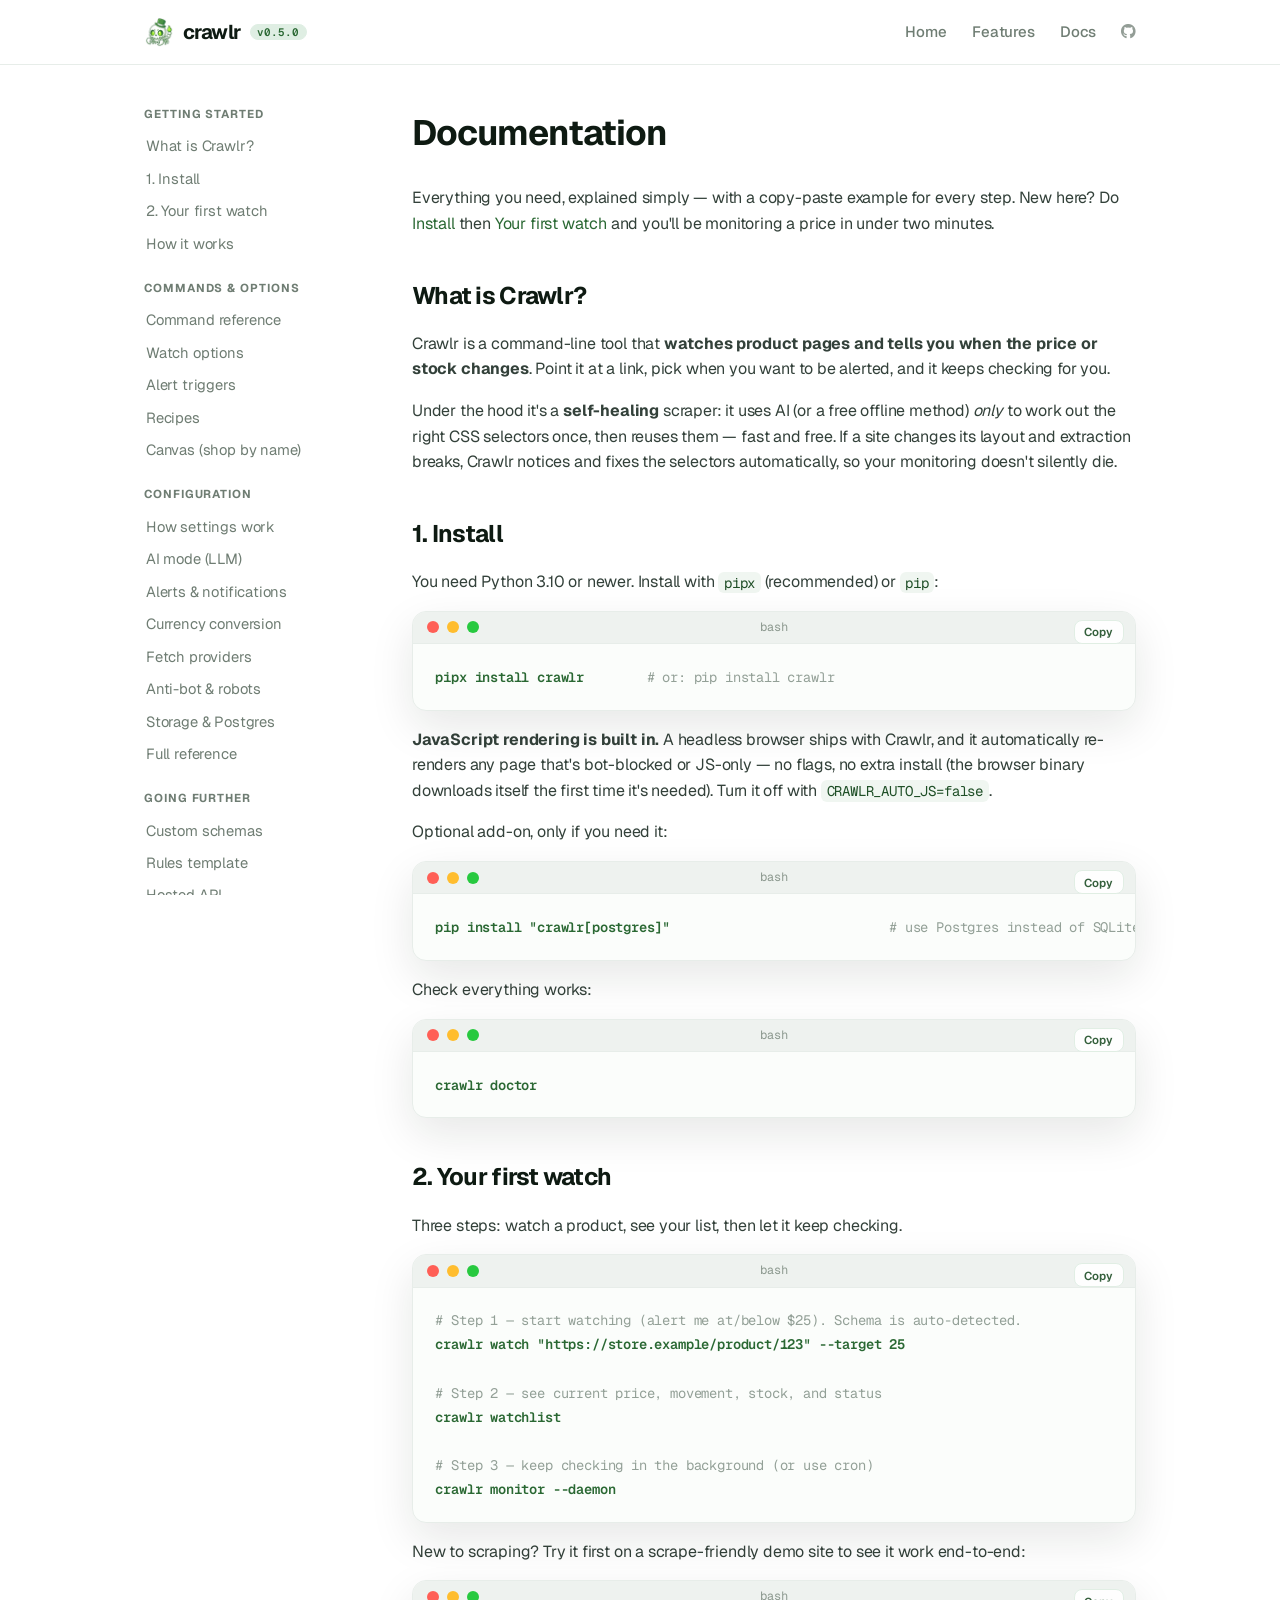
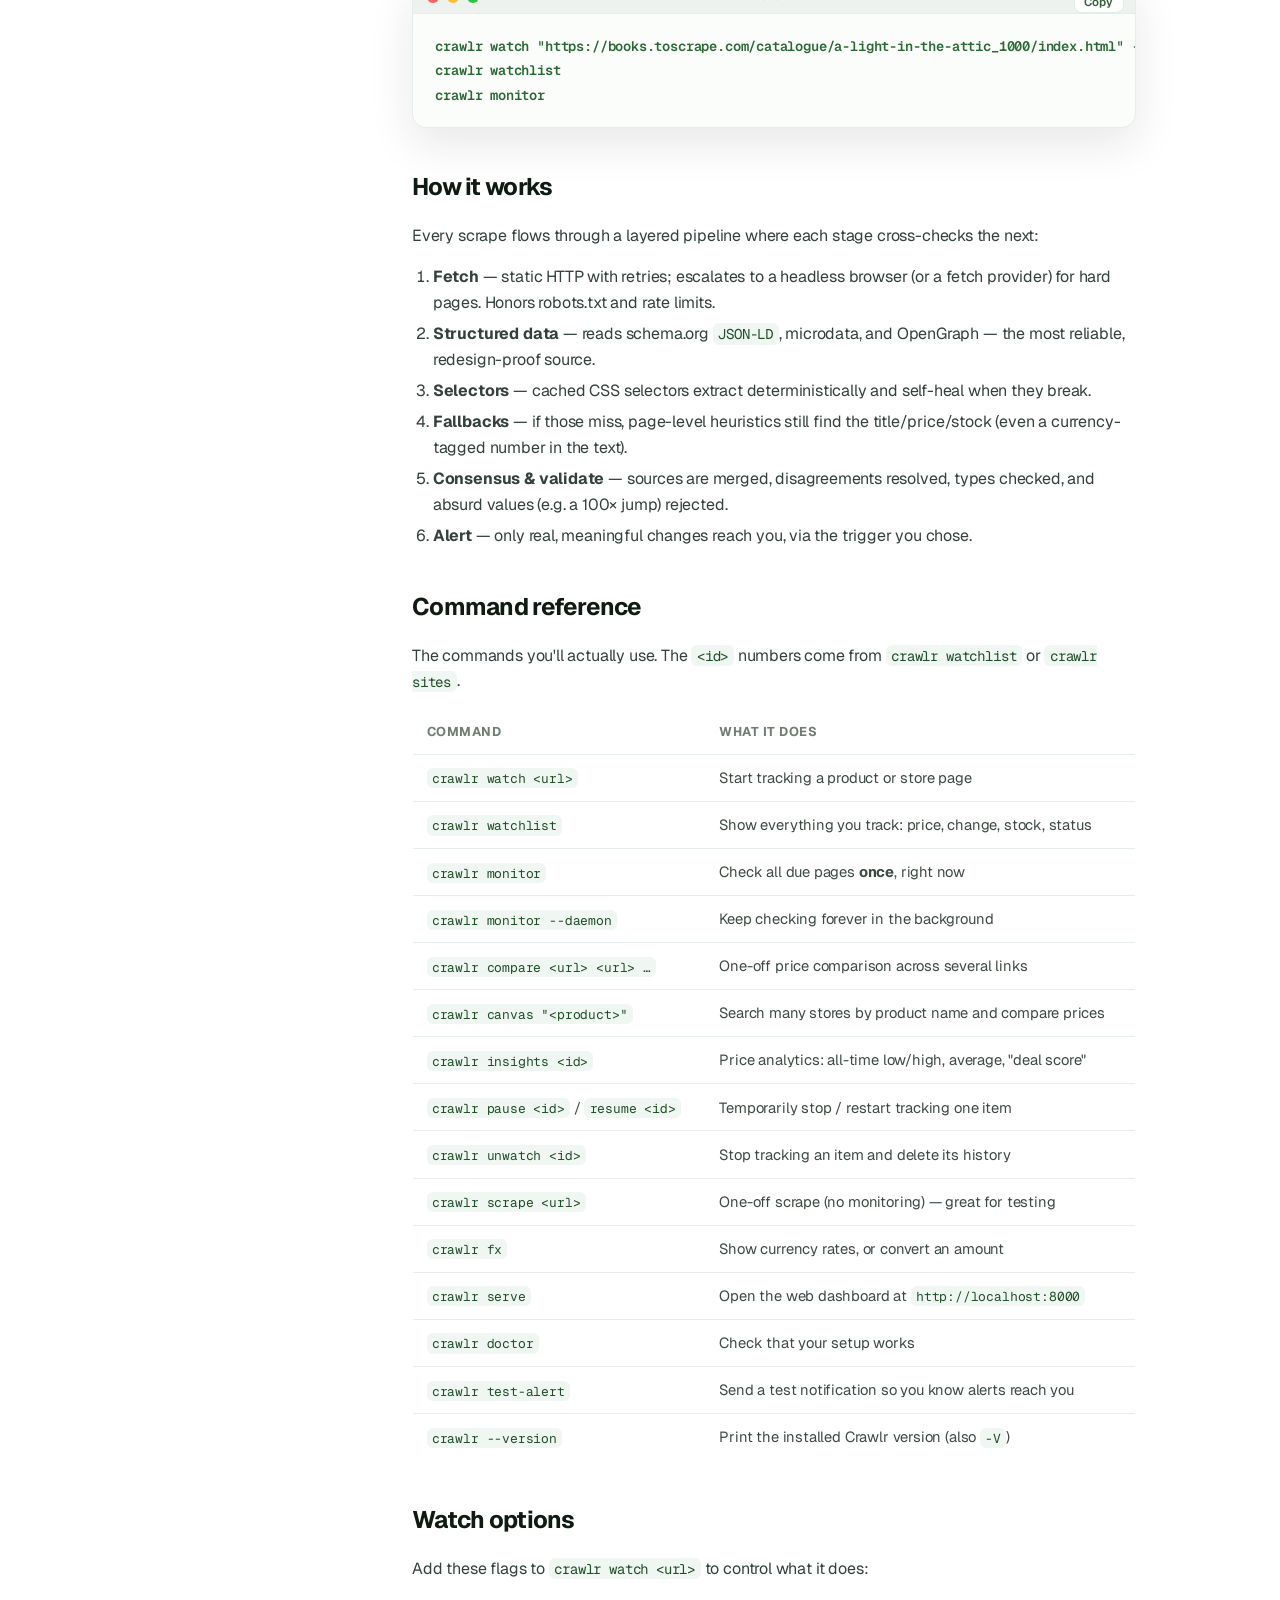
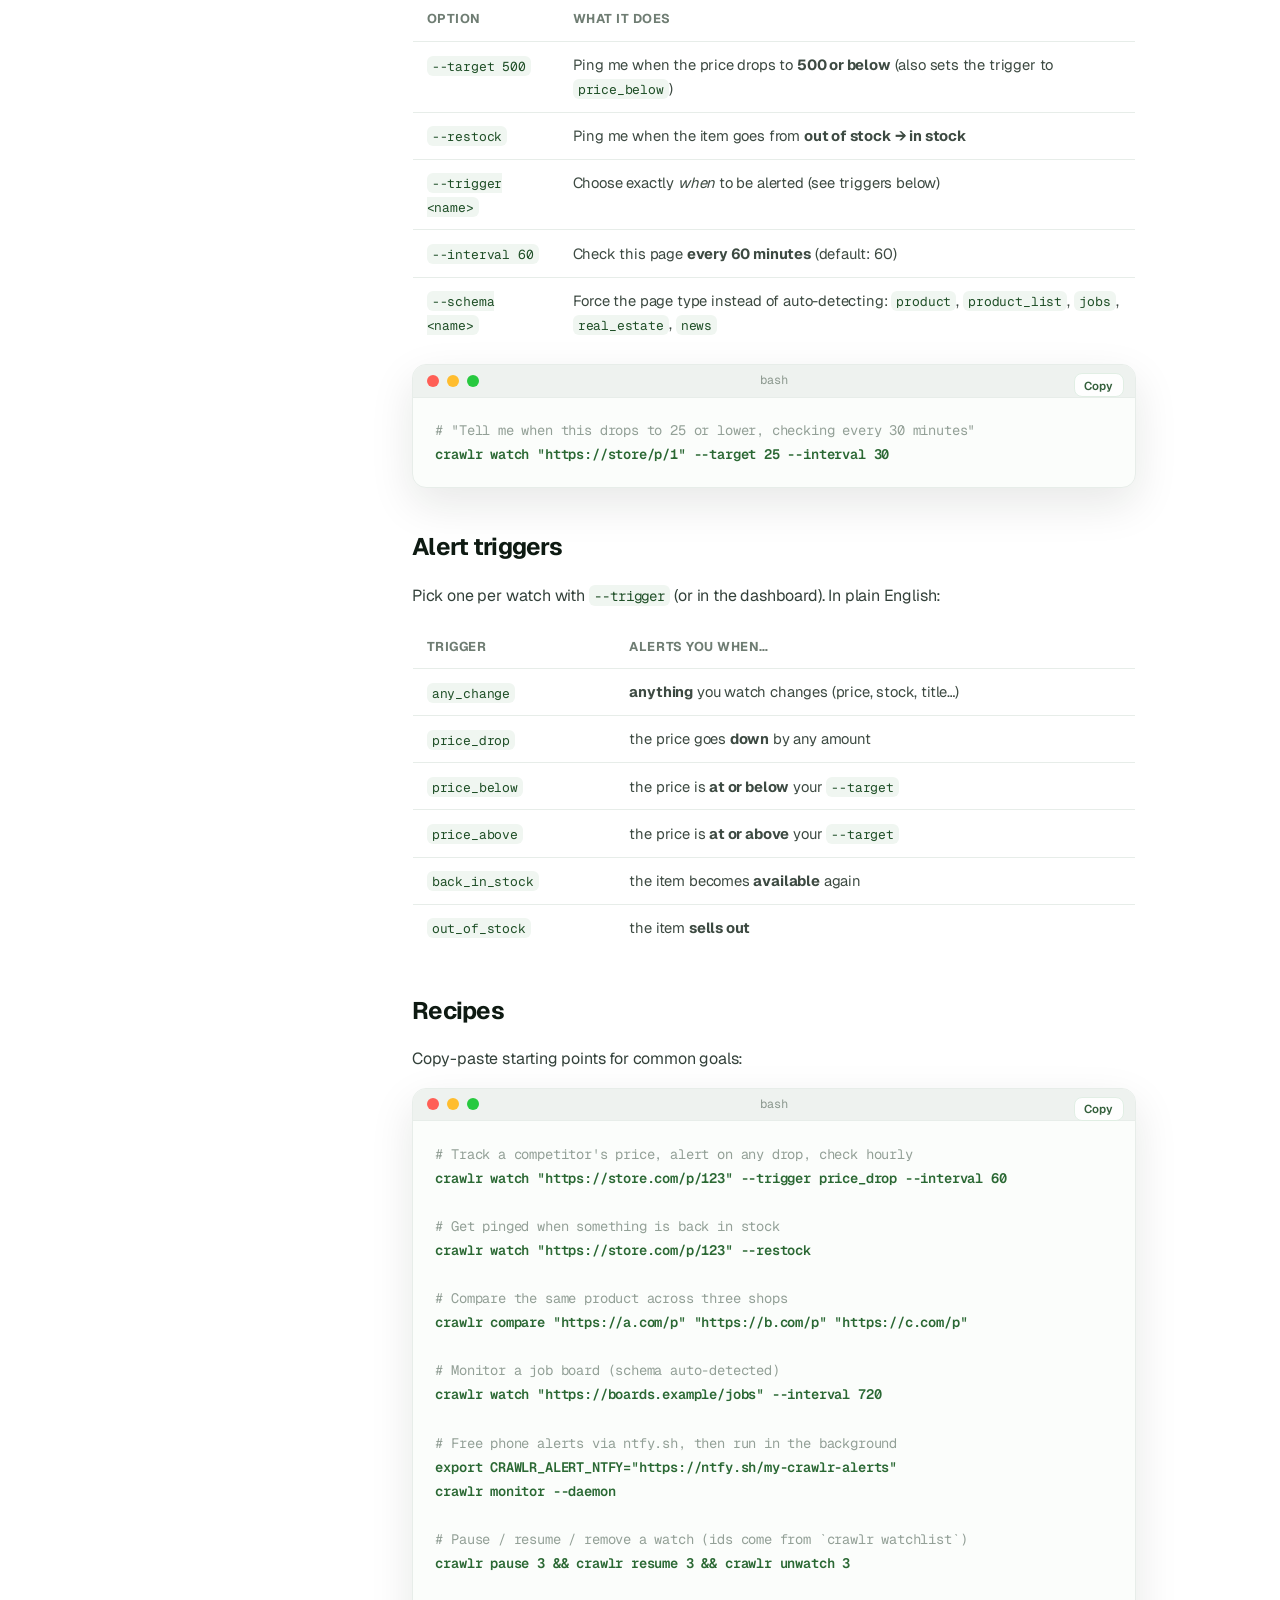
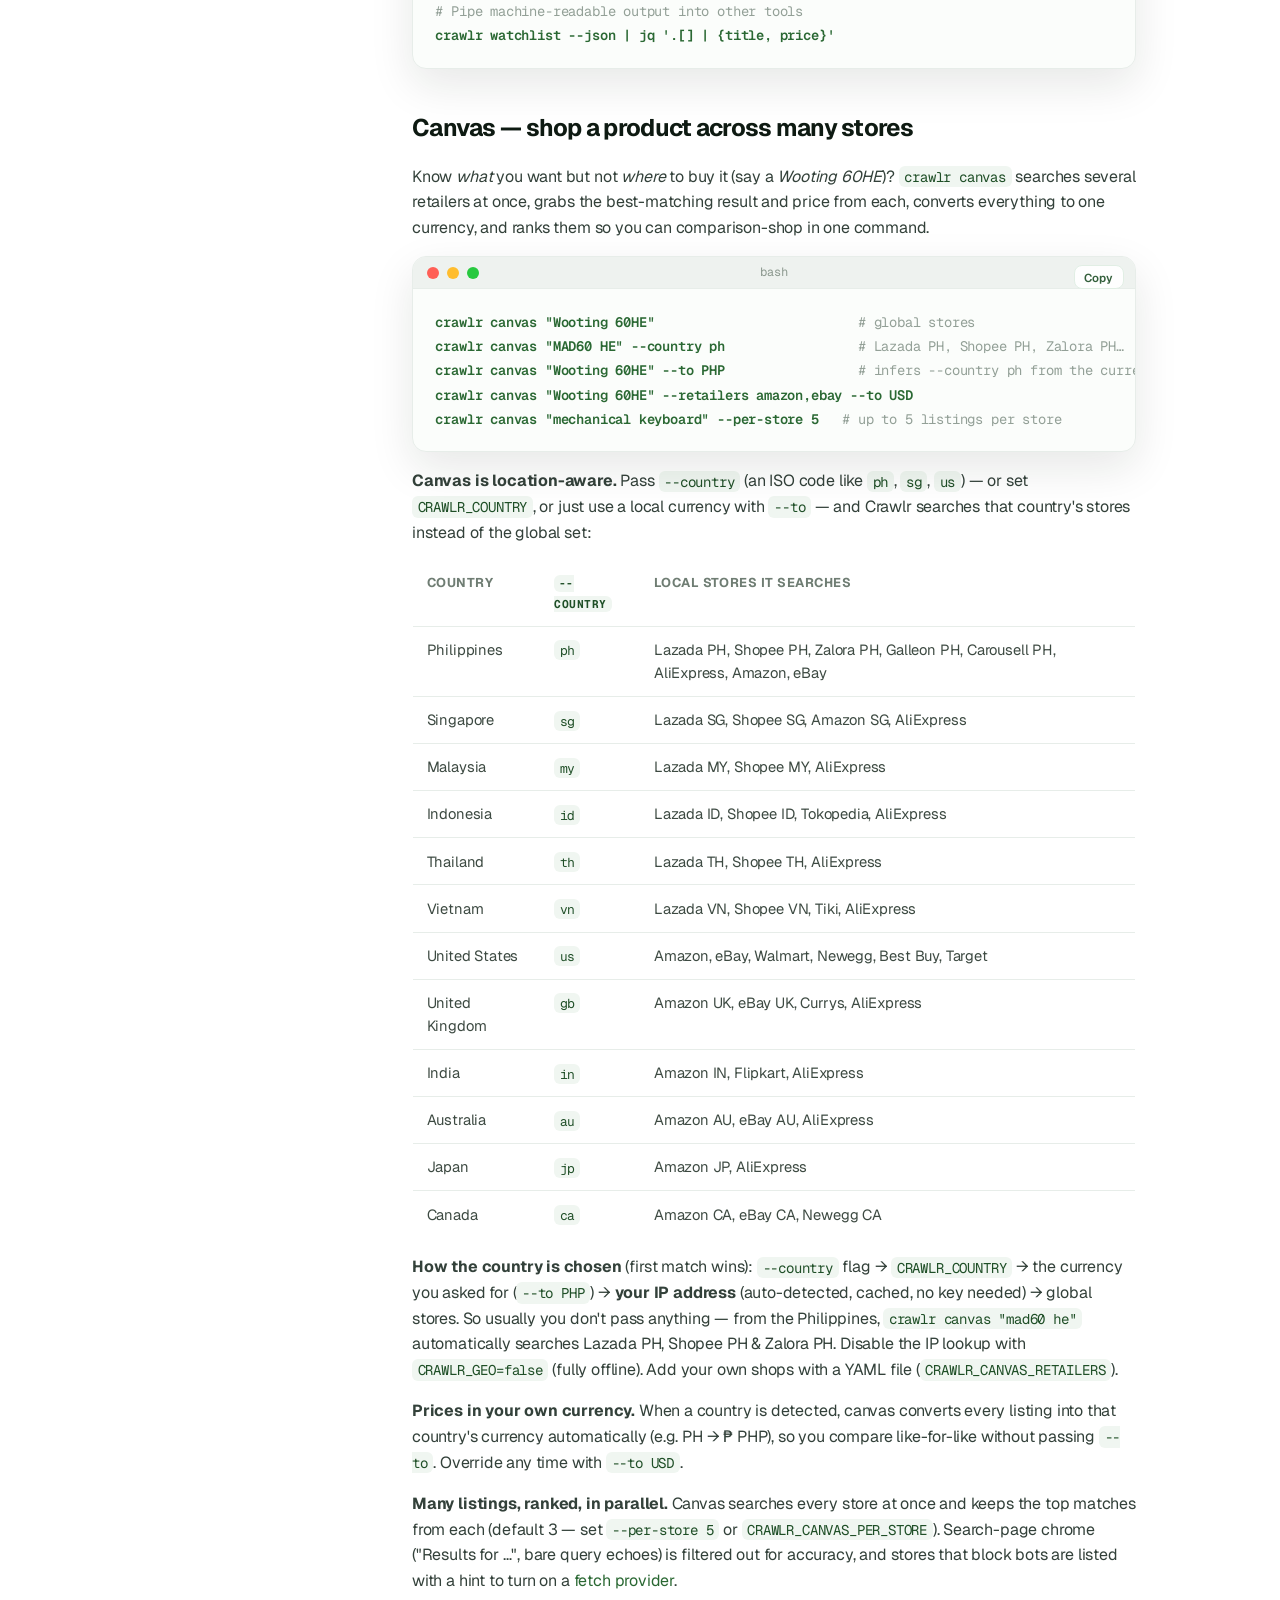
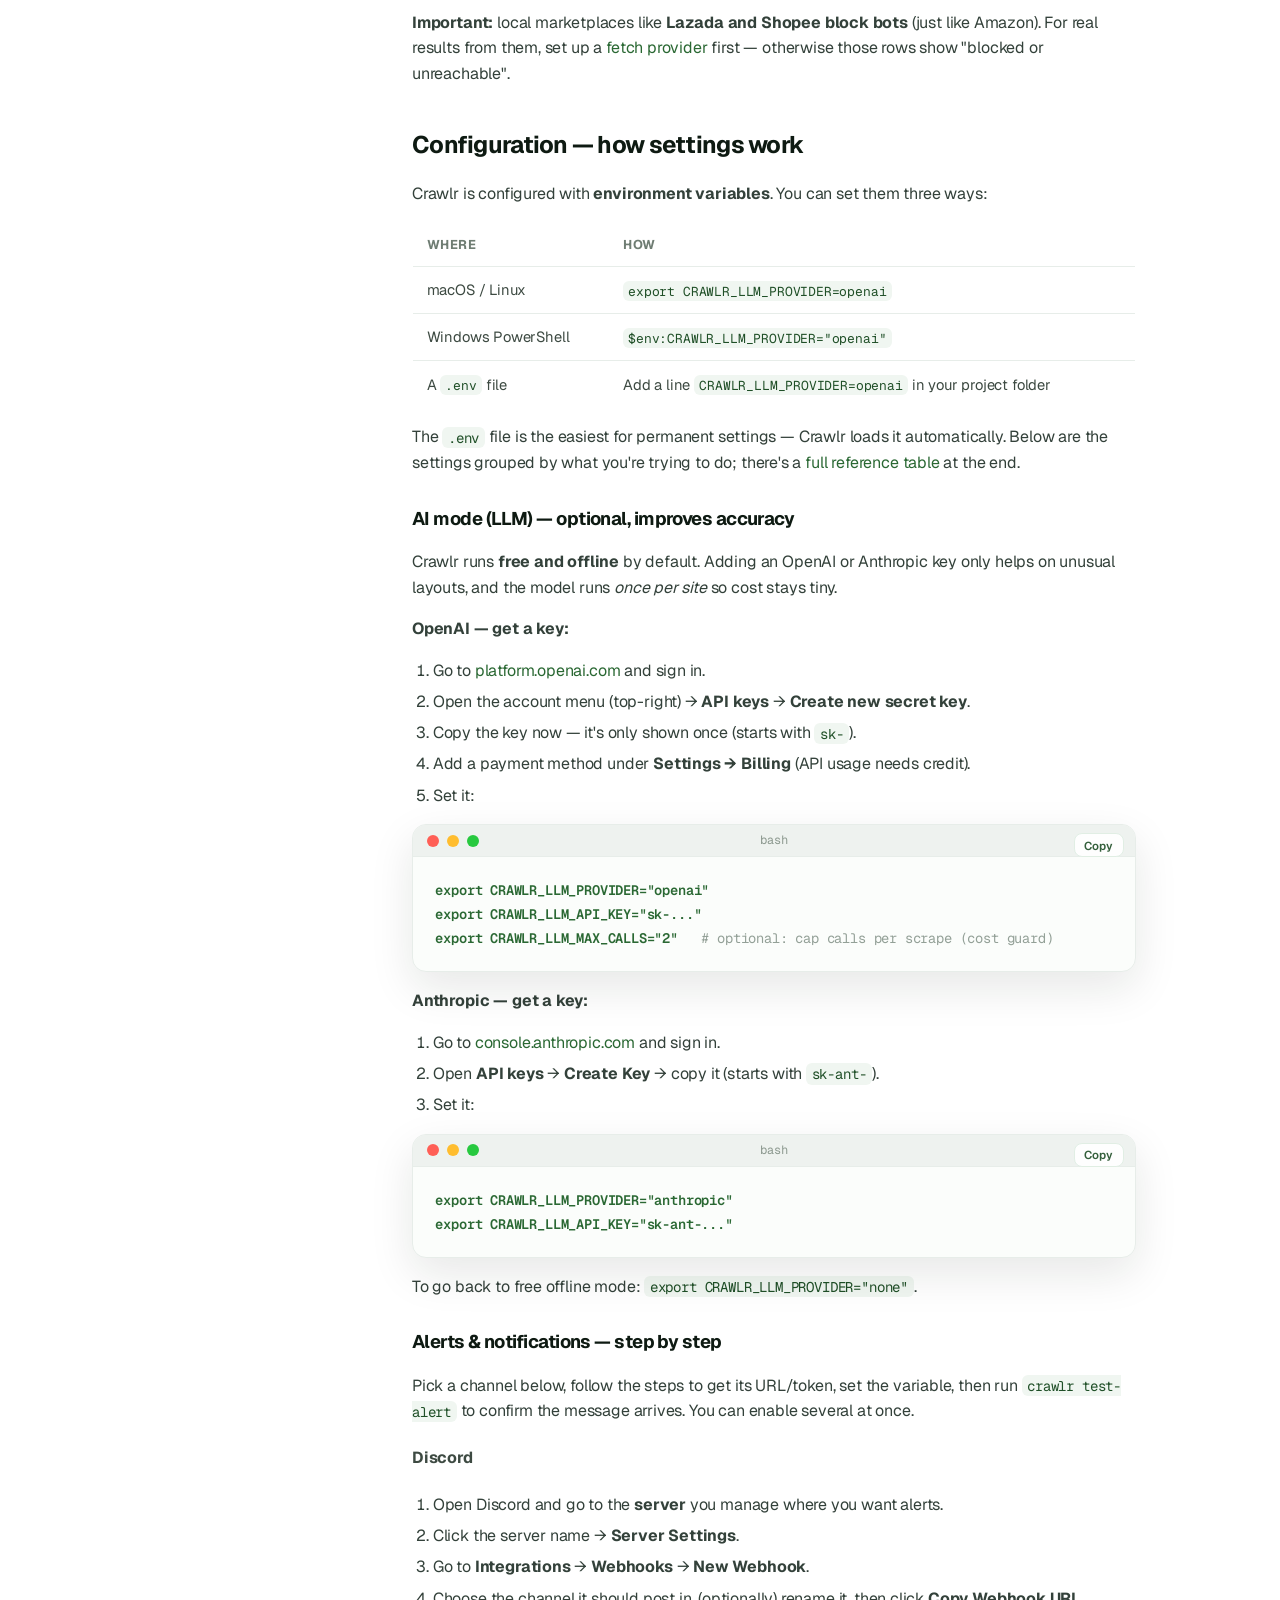
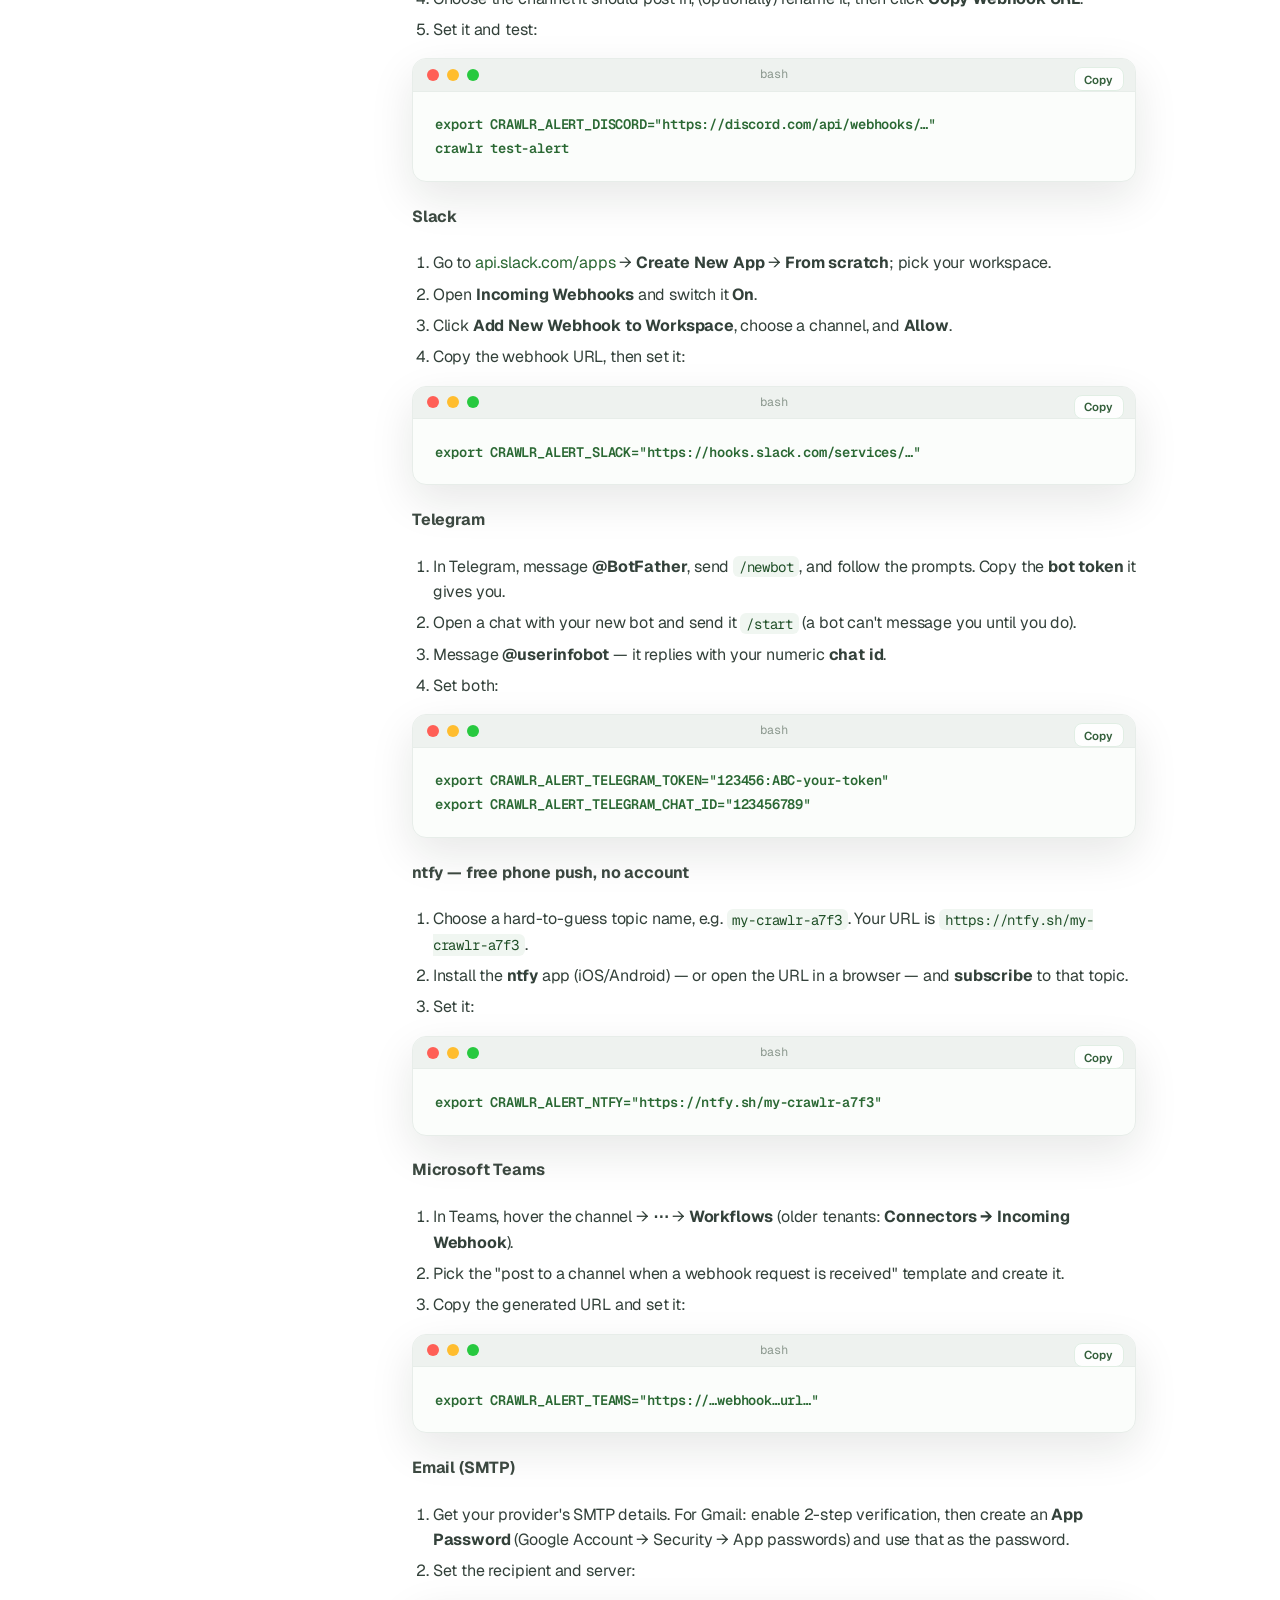
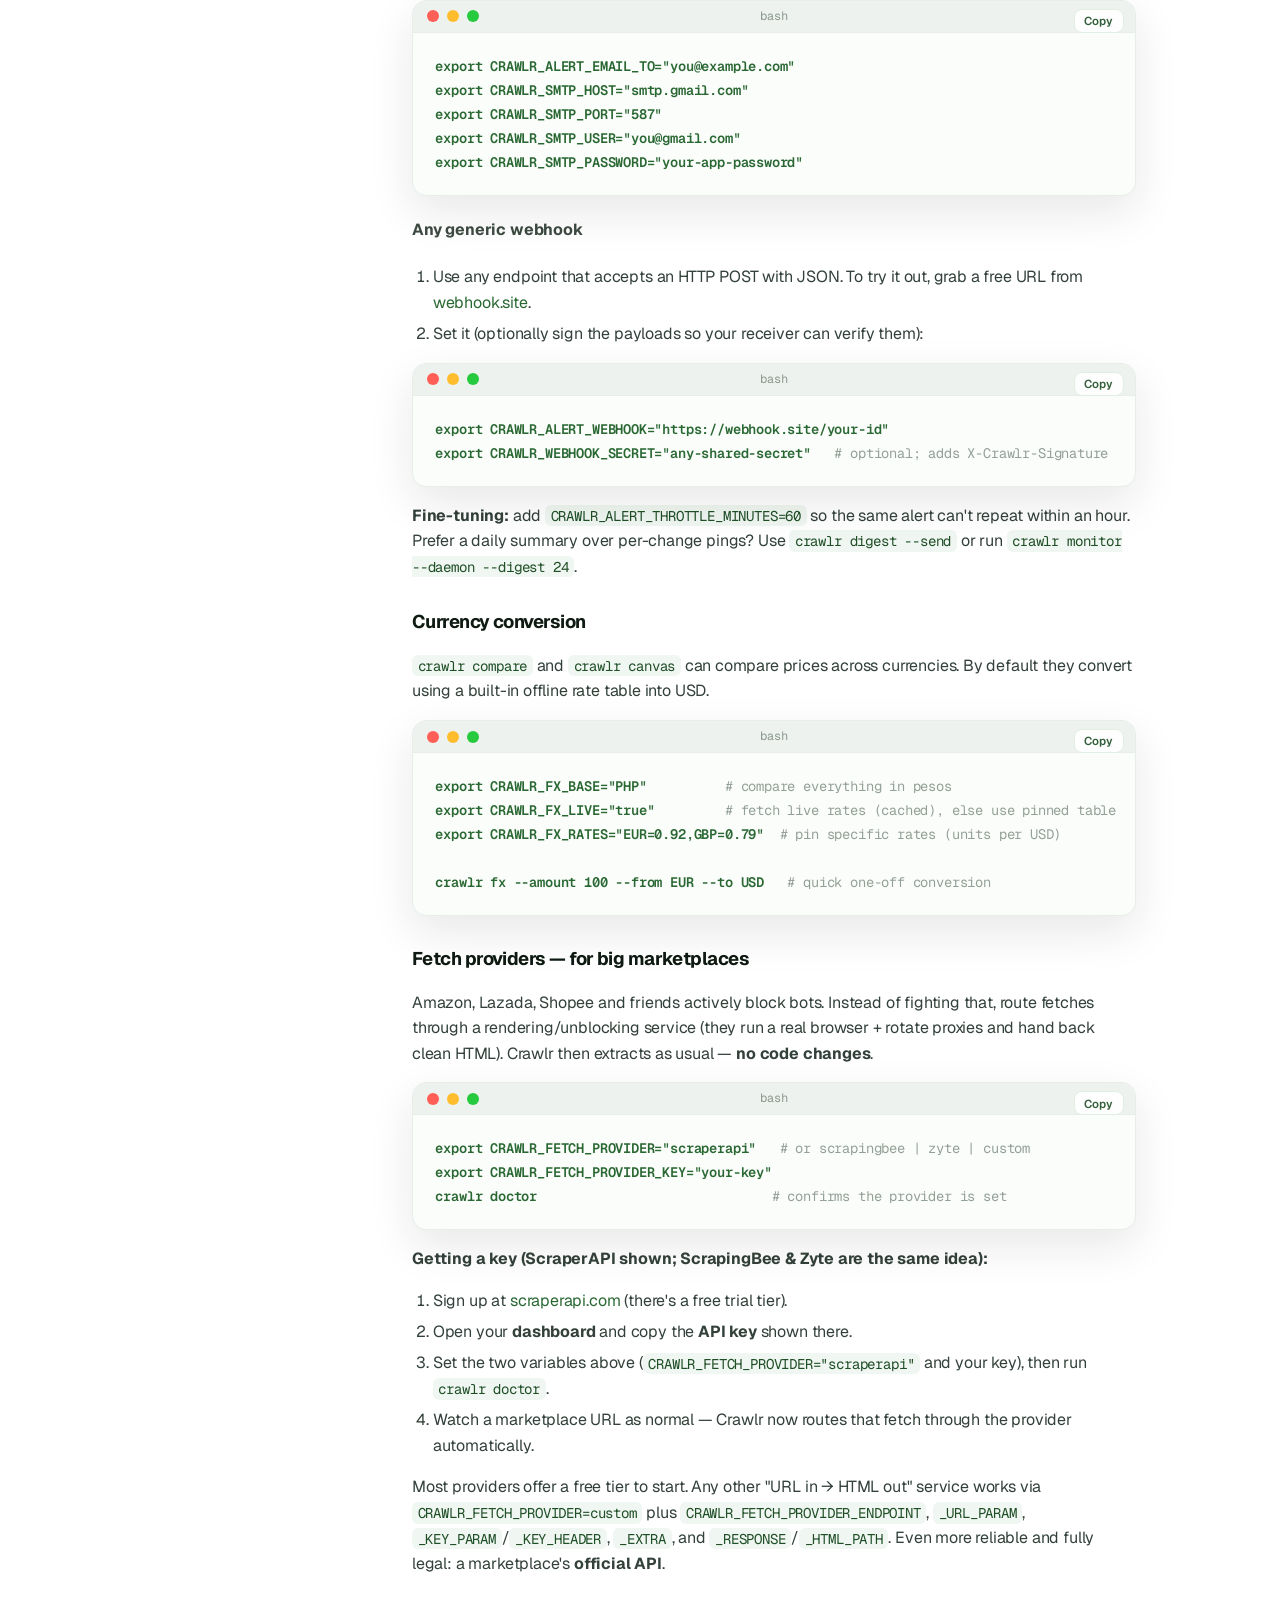
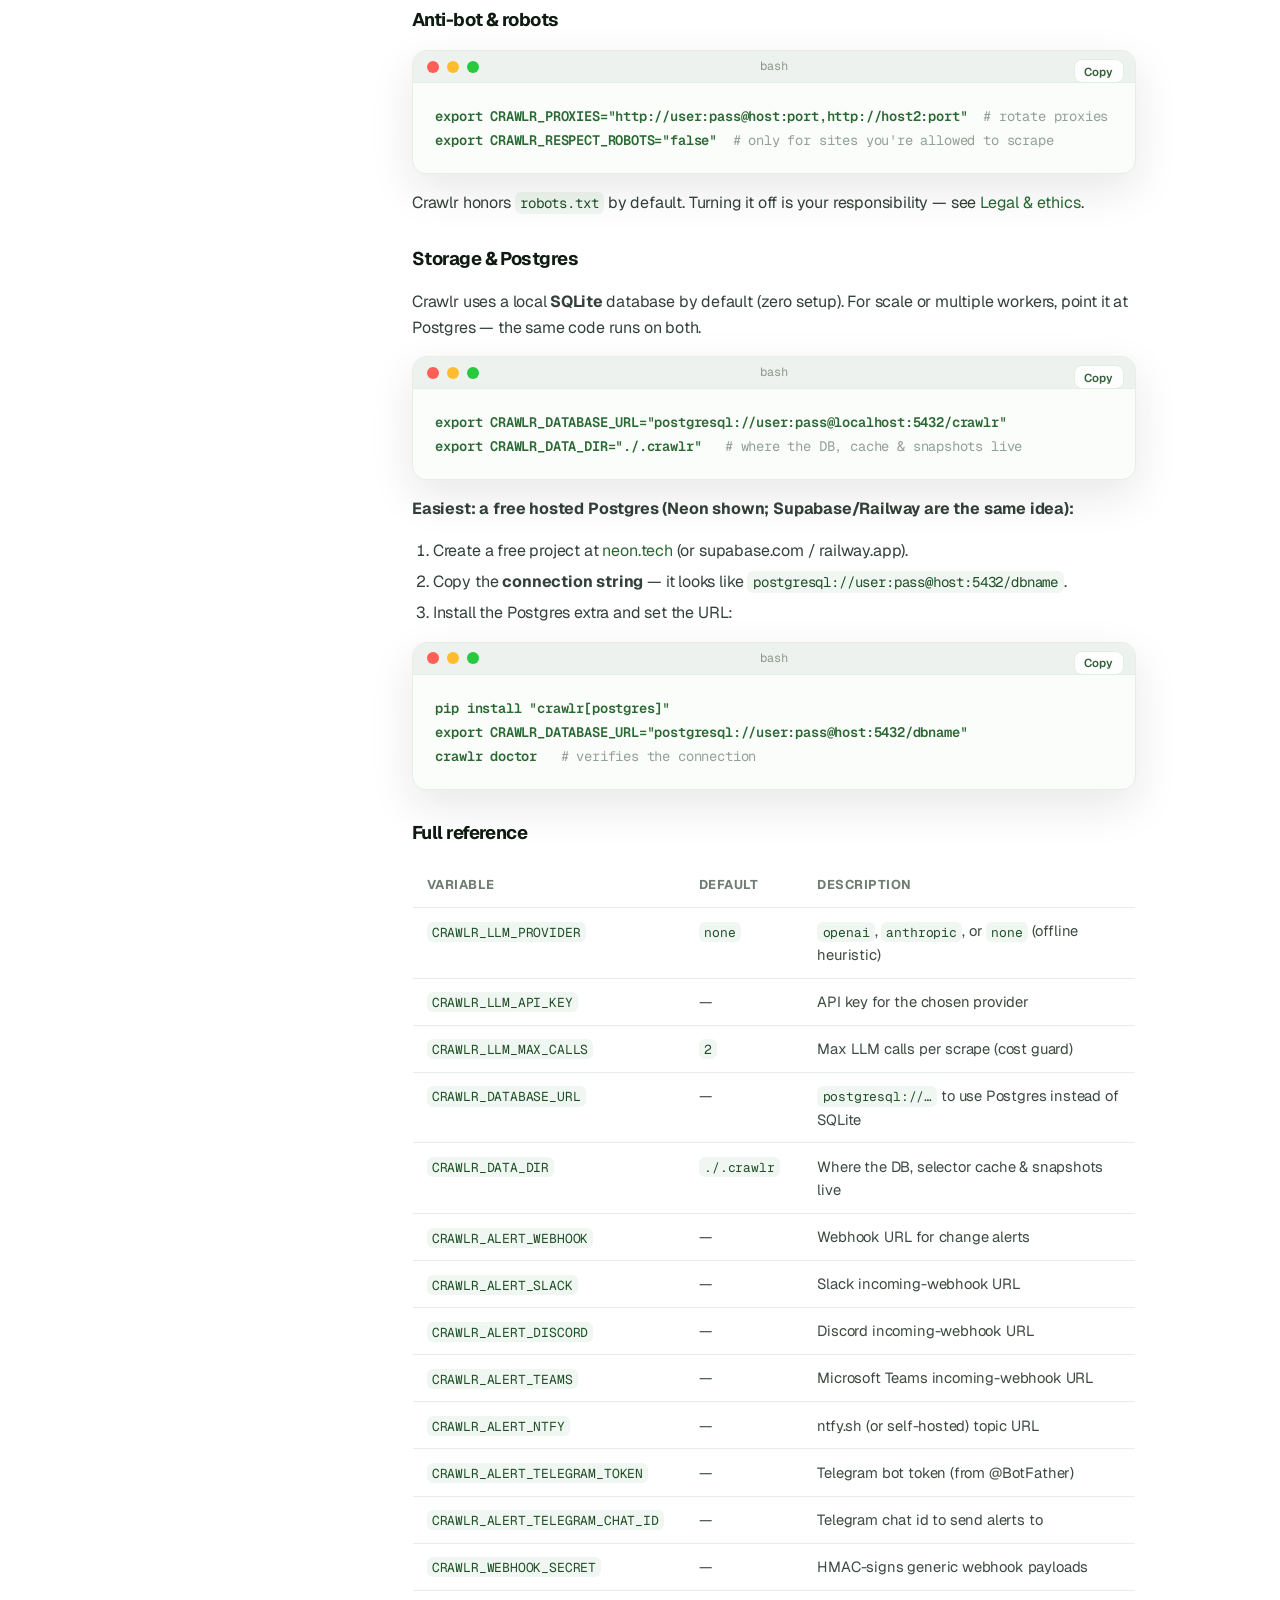
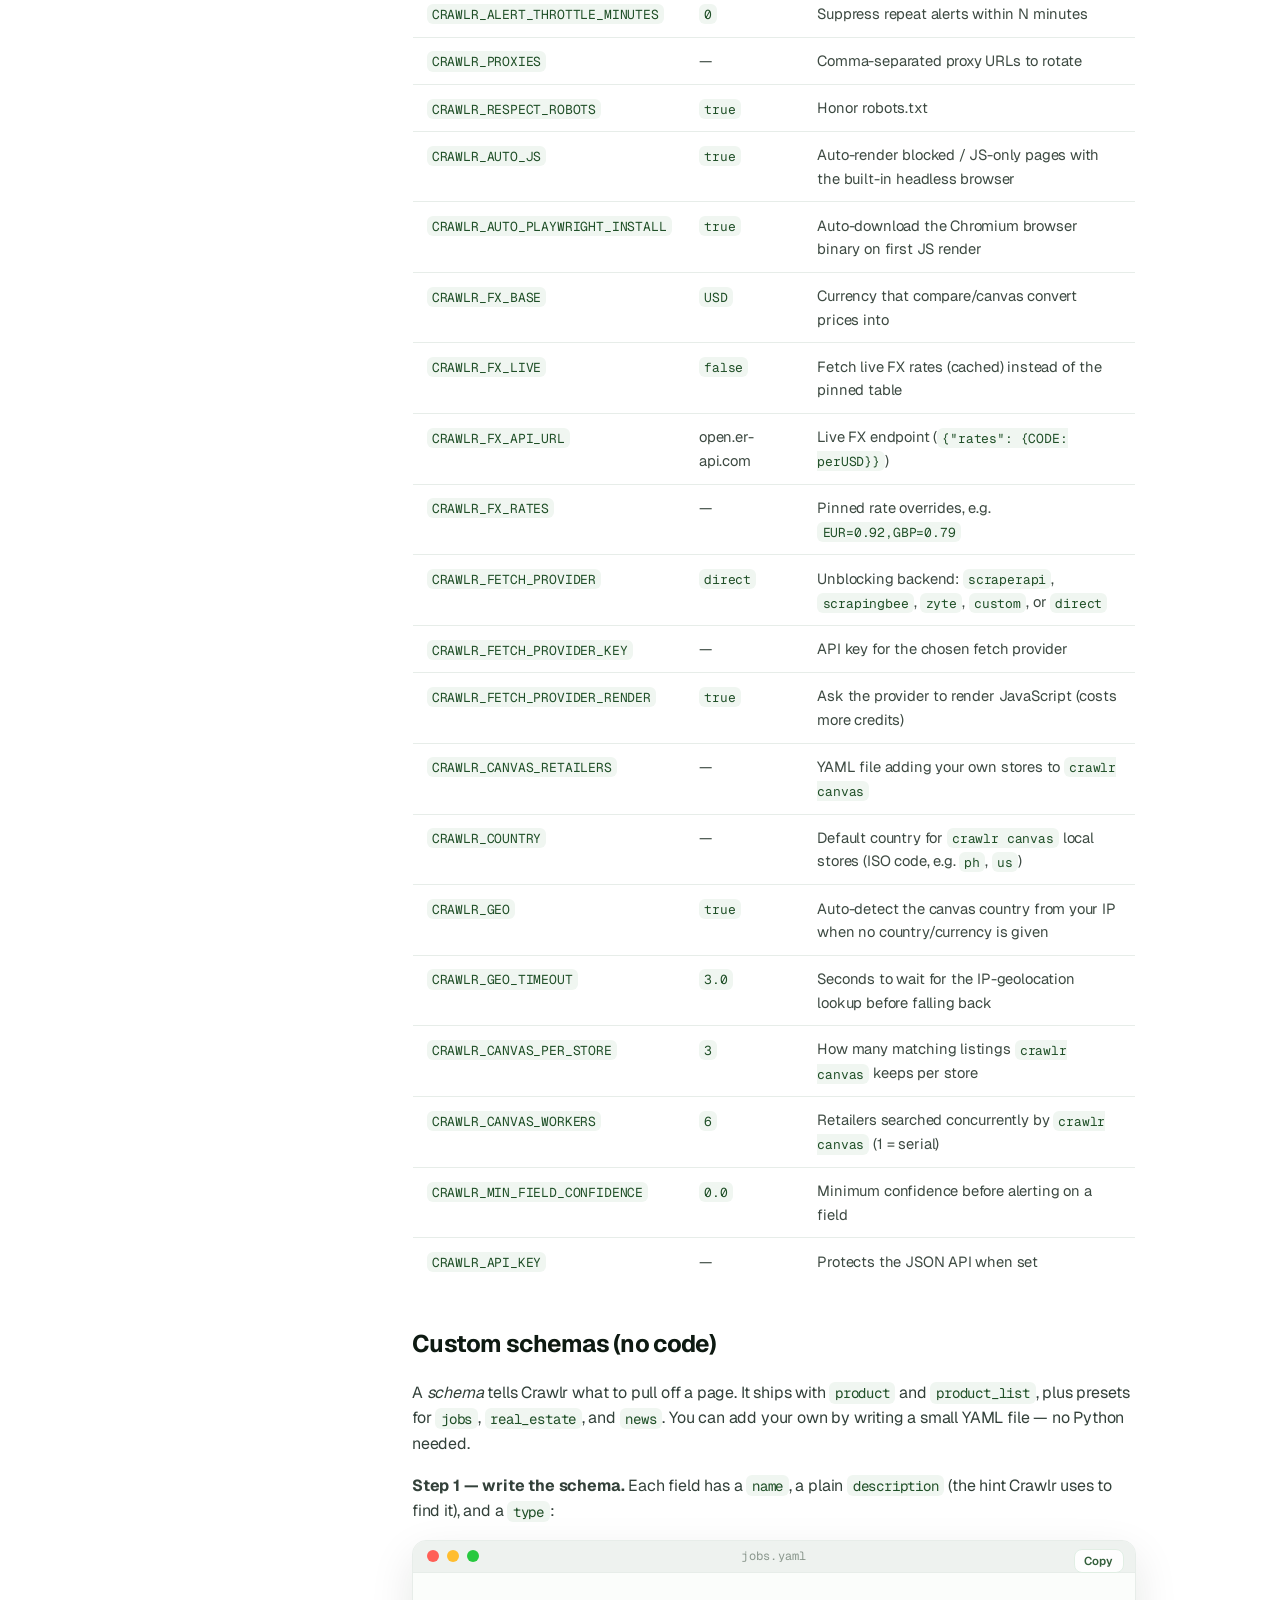
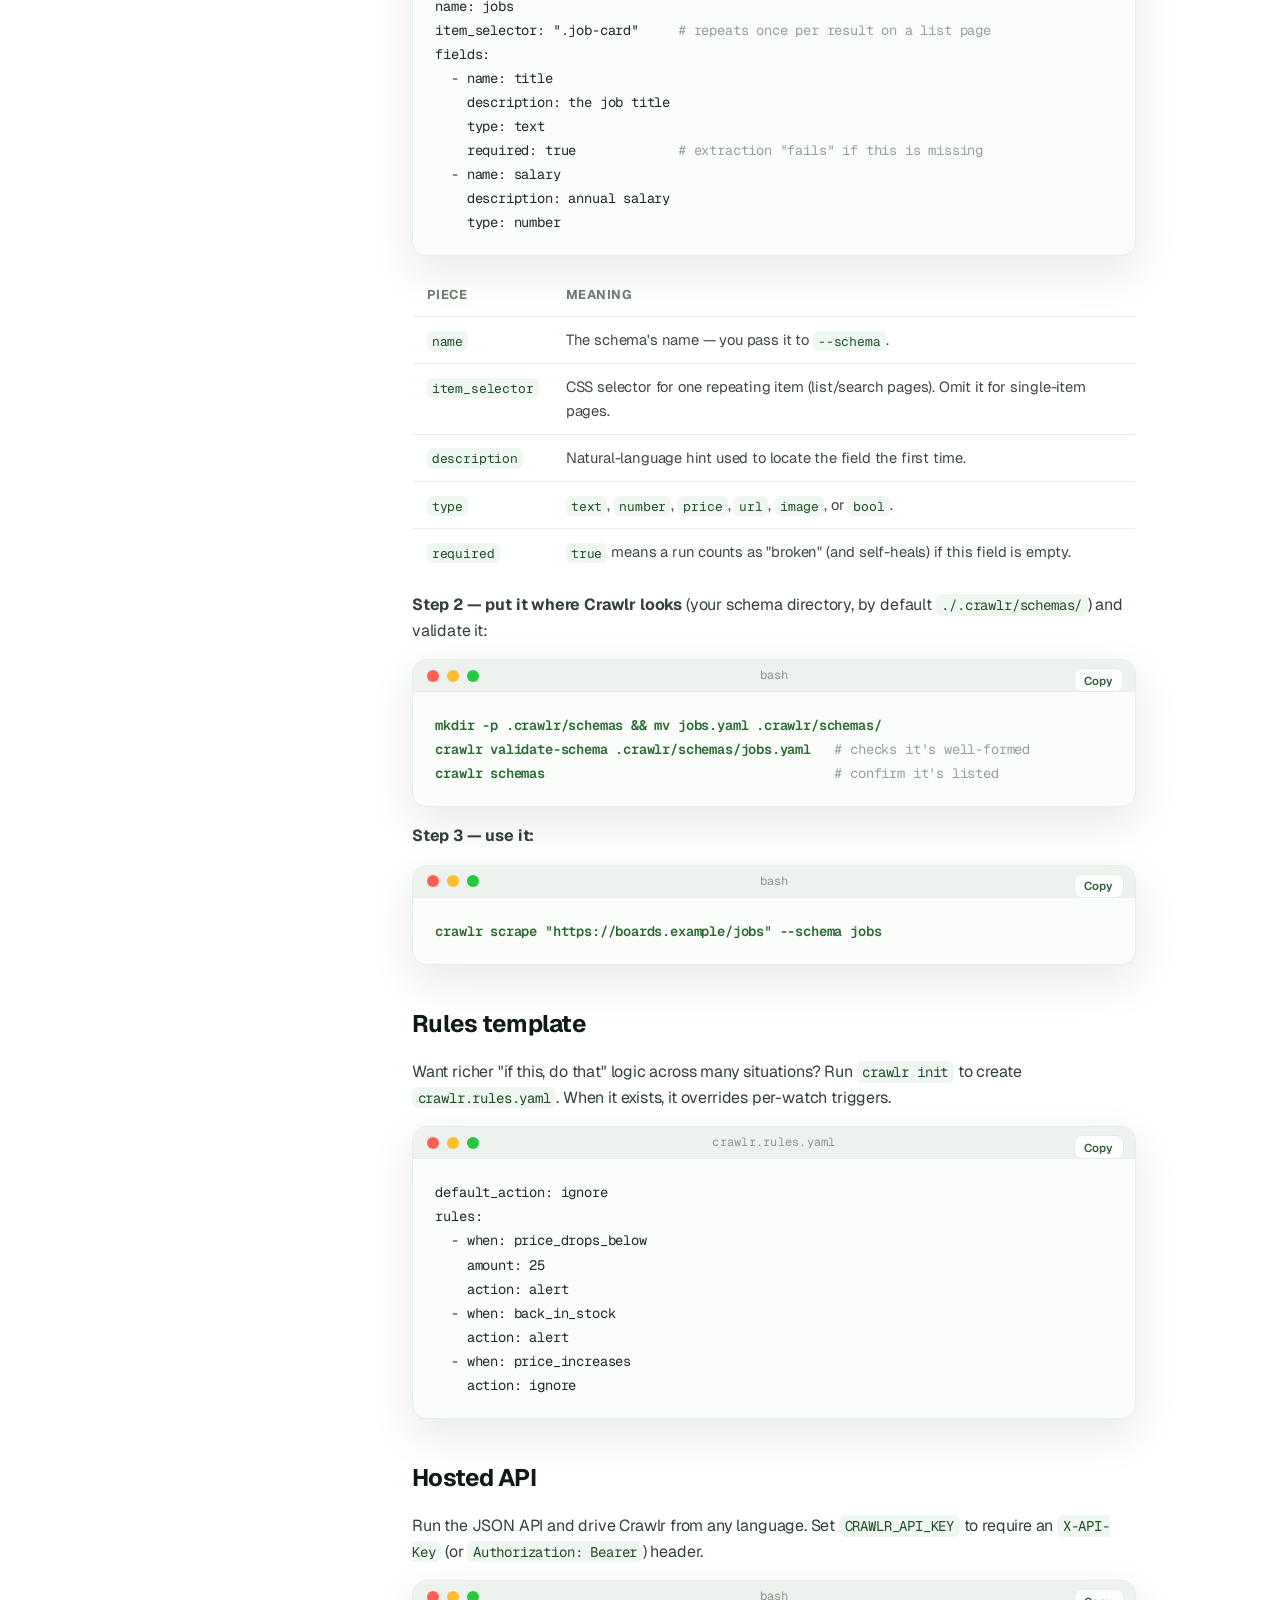
==== web/docs.html @ b35326b5 "feat: built-in automatic JS rendering (no js extra, no --js needed); 0.5.0 - Playwright is now a cor" ====
<!doctype html>
<html lang="en">
<head>
  <meta charset="utf-8">
  <meta name="viewport" content="width=device-width, initial-scale=1">
  <title>Crawlr — Documentation</title>
  <meta name="description" content="Beginner-friendly Crawlr docs: install, quickstart, every command and option explained with examples, step-by-step configuration, custom schemas, alerts, currency, fetch providers, canvas, and deployment.">
  <meta name="theme-color" content="#2a6833">
  <link rel="icon" href="favicon.png" type="image/png">
  <link rel="apple-touch-icon" href="favicon.png">
  <link rel="preconnect" href="https://fonts.googleapis.com">
  <link rel="preconnect" href="https://fonts.gstatic.com" crossorigin>
  <link href="https://fonts.googleapis.com/css2?family=Geist:wght@400;500;600;700;800&family=Geist+Mono:wght@400;500;600&display=swap" rel="stylesheet">
  <link rel="stylesheet" href="https://cdnjs.cloudflare.com/ajax/libs/font-awesome/6.5.2/css/all.min.css" referrerpolicy="no-referrer">
  <link rel="stylesheet" href="styles.css">
</head>
<body>
  <nav>
    <div class="wrap">
      <a class="brand" href="index.html">
        <img src="logo.png" alt="Crawlr logo">
        <span class="word">crawlr</span>
        <span class="ver">v0.5.0</span>
      </a>
      <div class="nav-links">
        <a href="index.html">Home</a>
        <a href="index.html#features" class="hide-sm">Features</a>
        <a href="docs.html">Docs</a>
        <a class="icon-link" href="https://github.com/ardfaiyaz/crawlr" target="_blank" rel="noopener" aria-label="GitHub">
          <i class="fa-brands fa-github" aria-hidden="true"></i>
        </a>
      </div>
    </div>
  </nav>

  <div class="wrap doc-layout">
    <aside class="doc-side">
      <h5>Getting started</h5>
      <a href="#overview">What is Crawlr?</a>
      <a href="#install">1. Install</a>
      <a href="#quickstart">2. Your first watch</a>
      <a href="#how-it-works">How it works</a>
      <h5>Commands &amp; options</h5>
      <a href="#commands">Command reference</a>
      <a href="#watch-options">Watch options</a>
      <a href="#triggers">Alert triggers</a>
      <a href="#recipes">Recipes</a>
      <a href="#canvas">Canvas (shop by name)</a>
      <h5>Configuration</h5>
      <a href="#config">How settings work</a>
      <a href="#config-ai">AI mode (LLM)</a>
      <a href="#config-alerts">Alerts &amp; notifications</a>
      <a href="#config-fx">Currency conversion</a>
      <a href="#config-provider">Fetch providers</a>
      <a href="#config-antibot">Anti-bot &amp; robots</a>
      <a href="#config-storage">Storage &amp; Postgres</a>
      <a href="#config-reference">Full reference</a>
      <h5>Going further</h5>
      <a href="#schemas">Custom schemas</a>
      <a href="#rules">Rules template</a>
      <a href="#api">Hosted API</a>
      <a href="#deploy">Deploy</a>
      <a href="#legal">Legal &amp; ethics</a>
    </aside>

    <main class="doc-main">
      <h1>Documentation</h1>
      <p class="lead">Everything you need, explained simply — with a copy-paste example for every
      step. New here? Do <a href="#install">Install</a> then <a href="#quickstart">Your first
      watch</a> and you'll be monitoring a price in under two minutes.</p>

      <h2 id="overview">What is Crawlr?</h2>
      <p>Crawlr is a command-line tool that <strong>watches product pages and tells you when the
      price or stock changes</strong>. Point it at a link, pick when you want to be alerted, and it
      keeps checking for you.</p>
      <p>Under the hood it's a <strong>self-healing</strong> scraper: it uses AI (or a free offline
      method) <em>only</em> to work out the right CSS selectors once, then reuses them — fast and
      free. If a site changes its layout and extraction breaks, Crawlr notices and fixes the
      selectors automatically, so your monitoring doesn't silently die.</p>

      <h2 id="install">1. Install</h2>
      <p>You need Python 3.10 or newer. Install with <code>pipx</code> (recommended) or <code>pip</code>:</p>
      <div class="terminal"><div class="terminal-bar"><span class="tdot r"></span><span class="tdot y"></span><span class="tdot g"></span><span class="tterm">bash</span></div><pre><span class="p">pipx install crawlr</span>        <span class="c"># or: pip install crawlr</span></pre></div>
      <p><strong>JavaScript rendering is built in.</strong> A headless browser ships with Crawlr, and
      it automatically re-renders any page that's bot-blocked or JS-only — no flags, no extra install
      (the browser binary downloads itself the first time it's needed). Turn it off with
      <code>CRAWLR_AUTO_JS=false</code>.</p>
      <p>Optional add-on, only if you need it:</p>
      <div class="terminal"><div class="terminal-bar"><span class="tdot r"></span><span class="tdot y"></span><span class="tdot g"></span><span class="tterm">bash</span></div><pre><span class="p">pip install "crawlr[postgres]"</span>                            <span class="c"># use Postgres instead of SQLite</span></pre></div>
      <p>Check everything works:</p>
      <div class="terminal"><div class="terminal-bar"><span class="tdot r"></span><span class="tdot y"></span><span class="tdot g"></span><span class="tterm">bash</span></div><pre><span class="p">crawlr doctor</span></pre></div>

      <h2 id="quickstart">2. Your first watch</h2>
      <p>Three steps: watch a product, see your list, then let it keep checking.</p>
      <div class="terminal"><div class="terminal-bar"><span class="tdot r"></span><span class="tdot y"></span><span class="tdot g"></span><span class="tterm">bash</span></div><pre><span class="c"># Step 1 — start watching (alert me at/below $25). Schema is auto-detected.</span>
<span class="p">crawlr watch "https://store.example/product/123" --target 25</span>

<span class="c"># Step 2 — see current price, movement, stock, and status</span>
<span class="p">crawlr watchlist</span>

<span class="c"># Step 3 — keep checking in the background (or use cron)</span>
<span class="p">crawlr monitor --daemon</span></pre></div>
      <p>New to scraping? Try it first on a scrape-friendly demo site to see it work end-to-end:</p>
      <div class="terminal"><div class="terminal-bar"><span class="tdot r"></span><span class="tdot y"></span><span class="tdot g"></span><span class="tterm">bash</span></div><pre><span class="p">crawlr watch "https://books.toscrape.com/catalogue/a-light-in-the-attic_1000/index.html" --target 60</span>
<span class="p">crawlr watchlist</span>
<span class="p">crawlr monitor</span></pre></div>

      <h2 id="how-it-works">How it works</h2>
      <p>Every scrape flows through a layered pipeline where each stage cross-checks the next:</p>
      <ol>
        <li><strong>Fetch</strong> — static HTTP with retries; escalates to a headless browser (or a fetch provider) for hard pages. Honors robots.txt and rate limits.</li>
        <li><strong>Structured data</strong> — reads schema.org <code>JSON-LD</code>, microdata, and OpenGraph — the most reliable, redesign-proof source.</li>
        <li><strong>Selectors</strong> — cached CSS selectors extract deterministically and self-heal when they break.</li>
        <li><strong>Fallbacks</strong> — if those miss, page-level heuristics still find the title/price/stock (even a currency-tagged number in the text).</li>
        <li><strong>Consensus &amp; validate</strong> — sources are merged, disagreements resolved, types checked, and absurd values (e.g. a 100× jump) rejected.</li>
        <li><strong>Alert</strong> — only real, meaningful changes reach you, via the trigger you chose.</li>
      </ol>

      <h2 id="commands">Command reference</h2>
      <p>The commands you'll actually use. The <code>&lt;id&gt;</code> numbers come from
      <code>crawlr watchlist</code> or <code>crawlr sites</code>.</p>
      <table>
        <thead><tr><th>Command</th><th>What it does</th></tr></thead>
        <tbody>
          <tr><td><code>crawlr watch &lt;url&gt;</code></td><td>Start tracking a product or store page</td></tr>
          <tr><td><code>crawlr watchlist</code></td><td>Show everything you track: price, change, stock, status</td></tr>
          <tr><td><code>crawlr monitor</code></td><td>Check all due pages <strong>once</strong>, right now</td></tr>
          <tr><td><code>crawlr monitor --daemon</code></td><td>Keep checking forever in the background</td></tr>
          <tr><td><code>crawlr compare &lt;url&gt; &lt;url&gt; …</code></td><td>One-off price comparison across several links</td></tr>
          <tr><td><code>crawlr canvas "&lt;product&gt;"</code></td><td>Search many stores by product name and compare prices</td></tr>
          <tr><td><code>crawlr insights &lt;id&gt;</code></td><td>Price analytics: all-time low/high, average, "deal score"</td></tr>
          <tr><td><code>crawlr pause &lt;id&gt;</code> / <code>resume &lt;id&gt;</code></td><td>Temporarily stop / restart tracking one item</td></tr>
          <tr><td><code>crawlr unwatch &lt;id&gt;</code></td><td>Stop tracking an item and delete its history</td></tr>
          <tr><td><code>crawlr scrape &lt;url&gt;</code></td><td>One-off scrape (no monitoring) — great for testing</td></tr>
          <tr><td><code>crawlr fx</code></td><td>Show currency rates, or convert an amount</td></tr>
          <tr><td><code>crawlr serve</code></td><td>Open the web dashboard at <code>http://localhost:8000</code></td></tr>
          <tr><td><code>crawlr doctor</code></td><td>Check that your setup works</td></tr>
          <tr><td><code>crawlr test-alert</code></td><td>Send a test notification so you know alerts reach you</td></tr>
          <tr><td><code>crawlr --version</code></td><td>Print the installed Crawlr version (also <code>-V</code>)</td></tr>
        </tbody>
      </table>

      <h2 id="watch-options">Watch options</h2>
      <p>Add these flags to <code>crawlr watch &lt;url&gt;</code> to control what it does:</p>
      <table>
        <thead><tr><th>Option</th><th>What it does</th></tr></thead>
        <tbody>
          <tr><td><code>--target 500</code></td><td>Ping me when the price drops to <strong>500 or below</strong> (also sets the trigger to <code>price_below</code>)</td></tr>
          <tr><td><code>--restock</code></td><td>Ping me when the item goes from <strong>out of stock → in stock</strong></td></tr>
          <tr><td><code>--trigger &lt;name&gt;</code></td><td>Choose exactly <em>when</em> to be alerted (see triggers below)</td></tr>
          <tr><td><code>--interval 60</code></td><td>Check this page <strong>every 60 minutes</strong> (default: 60)</td></tr>
          <tr><td><code>--schema &lt;name&gt;</code></td><td>Force the page type instead of auto-detecting: <code>product</code>, <code>product_list</code>, <code>jobs</code>, <code>real_estate</code>, <code>news</code></td></tr>
        </tbody>
      </table>
      <div class="terminal"><div class="terminal-bar"><span class="tdot r"></span><span class="tdot y"></span><span class="tdot g"></span><span class="tterm">bash</span></div><pre><span class="c"># "Tell me when this drops to 25 or lower, checking every 30 minutes"</span>
<span class="p">crawlr watch "https://store/p/1" --target 25 --interval 30</span></pre></div>

      <h2 id="triggers">Alert triggers</h2>
      <p>Pick one per watch with <code>--trigger</code> (or in the dashboard). In plain English:</p>
      <table>
        <thead><tr><th>Trigger</th><th>Alerts you when…</th></tr></thead>
        <tbody>
          <tr><td><code>any_change</code></td><td><strong>anything</strong> you watch changes (price, stock, title…)</td></tr>
          <tr><td><code>price_drop</code></td><td>the price goes <strong>down</strong> by any amount</td></tr>
          <tr><td><code>price_below</code></td><td>the price is <strong>at or below</strong> your <code>--target</code></td></tr>
          <tr><td><code>price_above</code></td><td>the price is <strong>at or above</strong> your <code>--target</code></td></tr>
          <tr><td><code>back_in_stock</code></td><td>the item becomes <strong>available</strong> again</td></tr>
          <tr><td><code>out_of_stock</code></td><td>the item <strong>sells out</strong></td></tr>
        </tbody>
      </table>

      <h2 id="recipes">Recipes</h2>
      <p>Copy-paste starting points for common goals:</p>
      <div class="terminal"><div class="terminal-bar"><span class="tdot r"></span><span class="tdot y"></span><span class="tdot g"></span><span class="tterm">bash</span></div><pre><span class="c"># Track a competitor's price, alert on any drop, check hourly</span>
<span class="p">crawlr watch "https://store.com/p/123" --trigger price_drop --interval 60</span>

<span class="c"># Get pinged when something is back in stock</span>
<span class="p">crawlr watch "https://store.com/p/123" --restock</span>

<span class="c"># Compare the same product across three shops</span>
<span class="p">crawlr compare "https://a.com/p" "https://b.com/p" "https://c.com/p"</span>

<span class="c"># Monitor a job board (schema auto-detected)</span>
<span class="p">crawlr watch "https://boards.example/jobs" --interval 720</span>

<span class="c"># Free phone alerts via ntfy.sh, then run in the background</span>
<span class="p">export CRAWLR_ALERT_NTFY="https://ntfy.sh/my-crawlr-alerts"</span>
<span class="p">crawlr monitor --daemon</span>

<span class="c"># Pause / resume / remove a watch (ids come from `crawlr watchlist`)</span>
<span class="p">crawlr pause 3 && crawlr resume 3 && crawlr unwatch 3</span>

<span class="c"># Pipe machine-readable output into other tools</span>
<span class="p">crawlr watchlist --json | jq '.[] | {title, price}'</span></pre></div>

      <h2 id="canvas">Canvas — shop a product across many stores</h2>
      <p>Know <em>what</em> you want but not <em>where</em> to buy it (say a <em>Wooting 60HE</em>)?
      <code>crawlr canvas</code> searches several retailers at once, grabs the best-matching result
      and price from each, converts everything to one currency, and ranks them so you can
      comparison-shop in one command.</p>
      <div class="terminal"><div class="terminal-bar"><span class="tdot r"></span><span class="tdot y"></span><span class="tdot g"></span><span class="tterm">bash</span></div><pre><span class="p">crawlr canvas "Wooting 60HE"</span>                          <span class="c"># global stores</span>
<span class="p">crawlr canvas "MAD60 HE" --country ph</span>                 <span class="c"># Lazada PH, Shopee PH, Zalora PH…</span>
<span class="p">crawlr canvas "Wooting 60HE" --to PHP</span>                 <span class="c"># infers --country ph from the currency</span>
<span class="p">crawlr canvas "Wooting 60HE" --retailers amazon,ebay --to USD</span>
<span class="p">crawlr canvas "mechanical keyboard" --per-store 5</span>   <span class="c"># up to 5 listings per store</span></pre></div>
      <p><strong>Canvas is location-aware.</strong> Pass <code>--country</code> (an ISO code like
      <code>ph</code>, <code>sg</code>, <code>us</code>) — or set <code>CRAWLR_COUNTRY</code>, or just
      use a local currency with <code>--to</code> — and Crawlr searches that country's stores instead
      of the global set:</p>
      <table>
        <thead><tr><th>Country</th><th><code>--country</code></th><th>Local stores it searches</th></tr></thead>
        <tbody>
          <tr><td>Philippines</td><td><code>ph</code></td><td>Lazada PH, Shopee PH, Zalora PH, Galleon PH, Carousell PH, AliExpress, Amazon, eBay</td></tr>
          <tr><td>Singapore</td><td><code>sg</code></td><td>Lazada SG, Shopee SG, Amazon SG, AliExpress</td></tr>
          <tr><td>Malaysia</td><td><code>my</code></td><td>Lazada MY, Shopee MY, AliExpress</td></tr>
          <tr><td>Indonesia</td><td><code>id</code></td><td>Lazada ID, Shopee ID, Tokopedia, AliExpress</td></tr>
          <tr><td>Thailand</td><td><code>th</code></td><td>Lazada TH, Shopee TH, AliExpress</td></tr>
          <tr><td>Vietnam</td><td><code>vn</code></td><td>Lazada VN, Shopee VN, Tiki, AliExpress</td></tr>
          <tr><td>United States</td><td><code>us</code></td><td>Amazon, eBay, Walmart, Newegg, Best Buy, Target</td></tr>
          <tr><td>United Kingdom</td><td><code>gb</code></td><td>Amazon UK, eBay UK, Currys, AliExpress</td></tr>
          <tr><td>India</td><td><code>in</code></td><td>Amazon IN, Flipkart, AliExpress</td></tr>
          <tr><td>Australia</td><td><code>au</code></td><td>Amazon AU, eBay AU, AliExpress</td></tr>
          <tr><td>Japan</td><td><code>jp</code></td><td>Amazon JP, AliExpress</td></tr>
          <tr><td>Canada</td><td><code>ca</code></td><td>Amazon CA, eBay CA, Newegg CA</td></tr>
        </tbody>
      </table>
      <p><strong>How the country is chosen</strong> (first match wins): <code>--country</code> flag →
      <code>CRAWLR_COUNTRY</code> → the currency you asked for (<code>--to PHP</code>) →
      <strong>your IP address</strong> (auto-detected, cached, no key needed) → global stores.
      So usually you don't pass anything — from the Philippines, <code>crawlr canvas "mad60 he"</code>
      automatically searches Lazada PH, Shopee PH &amp; Zalora PH. Disable the IP lookup with
      <code>CRAWLR_GEO=false</code> (fully offline). Add your own shops with a YAML file
      (<code>CRAWLR_CANVAS_RETAILERS</code>).</p>
      <p><strong>Prices in your own currency.</strong> When a country is detected, canvas converts
      every listing into that country's currency automatically (e.g. PH → ₱ PHP), so you compare
      like-for-like without passing <code>--to</code>. Override any time with <code>--to USD</code>.</p>
      <p><strong>Many listings, ranked, in parallel.</strong> Canvas searches every store at once and
      keeps the top matches from each (default 3 — set <code>--per-store 5</code> or
      <code>CRAWLR_CANVAS_PER_STORE</code>). Search-page chrome ("Results for …", bare query echoes)
      is filtered out for accuracy, and stores that block bots are listed with a hint to turn on a
      <a href="#config-provider">fetch provider</a>.</p>
      <p><strong>Important:</strong> local marketplaces like <strong>Lazada and Shopee block bots</strong>
      (just like Amazon). For real results from them, set up a
      <a href="#config-provider">fetch provider</a> first — otherwise those rows show "blocked or
      unreachable".</p>

      <h2 id="config">Configuration — how settings work</h2>
      <p>Crawlr is configured with <strong>environment variables</strong>. You can set them three ways:</p>
      <table>
        <thead><tr><th>Where</th><th>How</th></tr></thead>
        <tbody>
          <tr><td>macOS / Linux</td><td><code>export CRAWLR_LLM_PROVIDER=openai</code></td></tr>
          <tr><td>Windows PowerShell</td><td><code>$env:CRAWLR_LLM_PROVIDER="openai"</code></td></tr>
          <tr><td>A <code>.env</code> file</td><td>Add a line <code>CRAWLR_LLM_PROVIDER=openai</code> in your project folder</td></tr>
        </tbody>
      </table>
      <p>The <code>.env</code> file is the easiest for permanent settings — Crawlr loads it
      automatically. Below are the settings grouped by what you're trying to do; there's a
      <a href="#config-reference">full reference table</a> at the end.</p>

      <h3 id="config-ai">AI mode (LLM) — optional, improves accuracy</h3>
      <p>Crawlr runs <strong>free and offline</strong> by default. Adding an OpenAI or Anthropic key
      only helps on unusual layouts, and the model runs <em>once per site</em> so cost stays tiny.</p>
      <p><strong>OpenAI — get a key:</strong></p>
      <ol>
        <li>Go to <a href="https://platform.openai.com" target="_blank" rel="noopener">platform.openai.com</a> and sign in.</li>
        <li>Open the account menu (top-right) → <strong>API keys</strong> → <strong>Create new secret key</strong>.</li>
        <li>Copy the key now — it's only shown once (starts with <code>sk-</code>).</li>
        <li>Add a payment method under <strong>Settings → Billing</strong> (API usage needs credit).</li>
        <li>Set it:</li>
      </ol>
      <div class="terminal"><div class="terminal-bar"><span class="tdot r"></span><span class="tdot y"></span><span class="tdot g"></span><span class="tterm">bash</span></div><pre><span class="p">export CRAWLR_LLM_PROVIDER="openai"</span>
<span class="p">export CRAWLR_LLM_API_KEY="sk-..."</span>
<span class="p">export CRAWLR_LLM_MAX_CALLS="2"</span>   <span class="c"># optional: cap calls per scrape (cost guard)</span></pre></div>
      <p><strong>Anthropic — get a key:</strong></p>
      <ol>
        <li>Go to <a href="https://console.anthropic.com" target="_blank" rel="noopener">console.anthropic.com</a> and sign in.</li>
        <li>Open <strong>API keys</strong> → <strong>Create Key</strong> → copy it (starts with <code>sk-ant-</code>).</li>
        <li>Set it:</li>
      </ol>
      <div class="terminal"><div class="terminal-bar"><span class="tdot r"></span><span class="tdot y"></span><span class="tdot g"></span><span class="tterm">bash</span></div><pre><span class="p">export CRAWLR_LLM_PROVIDER="anthropic"</span>
<span class="p">export CRAWLR_LLM_API_KEY="sk-ant-..."</span></pre></div>
      <p>To go back to free offline mode: <code>export CRAWLR_LLM_PROVIDER="none"</code>.</p>

      <h3 id="config-alerts">Alerts &amp; notifications — step by step</h3>
      <p>Pick a channel below, follow the steps to get its URL/token, set the variable, then run
      <code>crawlr test-alert</code> to confirm the message arrives. You can enable several at once.</p>

      <h4>Discord</h4>
      <ol>
        <li>Open Discord and go to the <strong>server</strong> you manage where you want alerts.</li>
        <li>Click the server name → <strong>Server Settings</strong>.</li>
        <li>Go to <strong>Integrations</strong> → <strong>Webhooks</strong> → <strong>New Webhook</strong>.</li>
        <li>Choose the channel it should post in, (optionally) rename it, then click <strong>Copy Webhook URL</strong>.</li>
        <li>Set it and test:</li>
      </ol>
      <div class="terminal"><div class="terminal-bar"><span class="tdot r"></span><span class="tdot y"></span><span class="tdot g"></span><span class="tterm">bash</span></div><pre><span class="p">export CRAWLR_ALERT_DISCORD="https://discord.com/api/webhooks/…"</span>
<span class="p">crawlr test-alert</span></pre></div>

      <h4>Slack</h4>
      <ol>
        <li>Go to <a href="https://api.slack.com/apps" target="_blank" rel="noopener">api.slack.com/apps</a> → <strong>Create New App</strong> → <strong>From scratch</strong>; pick your workspace.</li>
        <li>Open <strong>Incoming Webhooks</strong> and switch it <strong>On</strong>.</li>
        <li>Click <strong>Add New Webhook to Workspace</strong>, choose a channel, and <strong>Allow</strong>.</li>
        <li>Copy the webhook URL, then set it:</li>
      </ol>
      <div class="terminal"><div class="terminal-bar"><span class="tdot r"></span><span class="tdot y"></span><span class="tdot g"></span><span class="tterm">bash</span></div><pre><span class="p">export CRAWLR_ALERT_SLACK="https://hooks.slack.com/services/…"</span></pre></div>

      <h4>Telegram</h4>
      <ol>
        <li>In Telegram, message <strong>@BotFather</strong>, send <code>/newbot</code>, and follow the prompts. Copy the <strong>bot token</strong> it gives you.</li>
        <li>Open a chat with your new bot and send it <code>/start</code> (a bot can't message you until you do).</li>
        <li>Message <strong>@userinfobot</strong> — it replies with your numeric <strong>chat id</strong>.</li>
        <li>Set both:</li>
      </ol>
      <div class="terminal"><div class="terminal-bar"><span class="tdot r"></span><span class="tdot y"></span><span class="tdot g"></span><span class="tterm">bash</span></div><pre><span class="p">export CRAWLR_ALERT_TELEGRAM_TOKEN="123456:ABC-your-token"</span>
<span class="p">export CRAWLR_ALERT_TELEGRAM_CHAT_ID="123456789"</span></pre></div>

      <h4>ntfy — free phone push, no account</h4>
      <ol>
        <li>Choose a hard-to-guess topic name, e.g. <code>my-crawlr-a7f3</code>. Your URL is <code>https://ntfy.sh/my-crawlr-a7f3</code>.</li>
        <li>Install the <strong>ntfy</strong> app (iOS/Android) — or open the URL in a browser — and <strong>subscribe</strong> to that topic.</li>
        <li>Set it:</li>
      </ol>
      <div class="terminal"><div class="terminal-bar"><span class="tdot r"></span><span class="tdot y"></span><span class="tdot g"></span><span class="tterm">bash</span></div><pre><span class="p">export CRAWLR_ALERT_NTFY="https://ntfy.sh/my-crawlr-a7f3"</span></pre></div>

      <h4>Microsoft Teams</h4>
      <ol>
        <li>In Teams, hover the channel → <strong>⋯</strong> → <strong>Workflows</strong> (older tenants: <strong>Connectors → Incoming Webhook</strong>).</li>
        <li>Pick the "post to a channel when a webhook request is received" template and create it.</li>
        <li>Copy the generated URL and set it:</li>
      </ol>
      <div class="terminal"><div class="terminal-bar"><span class="tdot r"></span><span class="tdot y"></span><span class="tdot g"></span><span class="tterm">bash</span></div><pre><span class="p">export CRAWLR_ALERT_TEAMS="https://…webhook…url…"</span></pre></div>

      <h4>Email (SMTP)</h4>
      <ol>
        <li>Get your provider's SMTP details. For Gmail: enable 2-step verification, then create an <strong>App Password</strong> (Google Account → Security → App passwords) and use that as the password.</li>
        <li>Set the recipient and server:</li>
      </ol>
      <div class="terminal"><div class="terminal-bar"><span class="tdot r"></span><span class="tdot y"></span><span class="tdot g"></span><span class="tterm">bash</span></div><pre><span class="p">export CRAWLR_ALERT_EMAIL_TO="you@example.com"</span>
<span class="p">export CRAWLR_SMTP_HOST="smtp.gmail.com"</span>
<span class="p">export CRAWLR_SMTP_PORT="587"</span>
<span class="p">export CRAWLR_SMTP_USER="you@gmail.com"</span>
<span class="p">export CRAWLR_SMTP_PASSWORD="your-app-password"</span></pre></div>

      <h4>Any generic webhook</h4>
      <ol>
        <li>Use any endpoint that accepts an HTTP POST with JSON. To try it out, grab a free URL from <a href="https://webhook.site" target="_blank" rel="noopener">webhook.site</a>.</li>
        <li>Set it (optionally sign the payloads so your receiver can verify them):</li>
      </ol>
      <div class="terminal"><div class="terminal-bar"><span class="tdot r"></span><span class="tdot y"></span><span class="tdot g"></span><span class="tterm">bash</span></div><pre><span class="p">export CRAWLR_ALERT_WEBHOOK="https://webhook.site/your-id"</span>
<span class="p">export CRAWLR_WEBHOOK_SECRET="any-shared-secret"</span>   <span class="c"># optional; adds X-Crawlr-Signature</span></pre></div>

      <p><strong>Fine-tuning:</strong> add <code>CRAWLR_ALERT_THROTTLE_MINUTES=60</code> so the same
      alert can't repeat within an hour. Prefer a daily summary over per-change pings? Use
      <code>crawlr digest --send</code> or run <code>crawlr monitor --daemon --digest 24</code>.</p>

      <h3 id="config-fx">Currency conversion</h3>
      <p><code>crawlr compare</code> and <code>crawlr canvas</code> can compare prices across
      currencies. By default they convert using a built-in offline rate table into USD.</p>
      <div class="terminal"><div class="terminal-bar"><span class="tdot r"></span><span class="tdot y"></span><span class="tdot g"></span><span class="tterm">bash</span></div><pre><span class="p">export CRAWLR_FX_BASE="PHP"</span>          <span class="c"># compare everything in pesos</span>
<span class="p">export CRAWLR_FX_LIVE="true"</span>         <span class="c"># fetch live rates (cached), else use pinned table</span>
<span class="p">export CRAWLR_FX_RATES="EUR=0.92,GBP=0.79"</span>  <span class="c"># pin specific rates (units per USD)</span>

<span class="p">crawlr fx --amount 100 --from EUR --to USD</span>   <span class="c"># quick one-off conversion</span></pre></div>

      <h3 id="config-provider">Fetch providers — for big marketplaces</h3>
      <p>Amazon, Lazada, Shopee and friends actively block bots. Instead of fighting that, route
      fetches through a rendering/unblocking service (they run a real browser + rotate proxies and
      hand back clean HTML). Crawlr then extracts as usual — <strong>no code changes</strong>.</p>
      <div class="terminal"><div class="terminal-bar"><span class="tdot r"></span><span class="tdot y"></span><span class="tdot g"></span><span class="tterm">bash</span></div><pre><span class="p">export CRAWLR_FETCH_PROVIDER="scraperapi"</span>   <span class="c"># or scrapingbee | zyte | custom</span>
<span class="p">export CRAWLR_FETCH_PROVIDER_KEY="your-key"</span>
<span class="p">crawlr doctor</span>                              <span class="c"># confirms the provider is set</span></pre></div>
      <p><strong>Getting a key (ScraperAPI shown; ScrapingBee &amp; Zyte are the same idea):</strong></p>
      <ol>
        <li>Sign up at <a href="https://www.scraperapi.com" target="_blank" rel="noopener">scraperapi.com</a> (there's a free trial tier).</li>
        <li>Open your <strong>dashboard</strong> and copy the <strong>API key</strong> shown there.</li>
        <li>Set the two variables above (<code>CRAWLR_FETCH_PROVIDER="scraperapi"</code> and your key), then run <code>crawlr doctor</code>.</li>
        <li>Watch a marketplace URL as normal — Crawlr now routes that fetch through the provider automatically.</li>
      </ol>
      <p>Most providers offer a free tier to start. Any other "URL in → HTML out" service works via
      <code>CRAWLR_FETCH_PROVIDER=custom</code> plus <code>CRAWLR_FETCH_PROVIDER_ENDPOINT</code>,
      <code>_URL_PARAM</code>, <code>_KEY_PARAM</code>/<code>_KEY_HEADER</code>, <code>_EXTRA</code>,
      and <code>_RESPONSE</code>/<code>_HTML_PATH</code>. Even more reliable and fully legal: a
      marketplace's <strong>official API</strong>.</p>

      <h3 id="config-antibot">Anti-bot &amp; robots</h3>
      <div class="terminal"><div class="terminal-bar"><span class="tdot r"></span><span class="tdot y"></span><span class="tdot g"></span><span class="tterm">bash</span></div><pre><span class="p">export CRAWLR_PROXIES="http://user:pass@host:port,http://host2:port"</span>  <span class="c"># rotate proxies</span>
<span class="p">export CRAWLR_RESPECT_ROBOTS="false"</span>  <span class="c"># only for sites you're allowed to scrape</span></pre></div>
      <p>Crawlr honors <code>robots.txt</code> by default. Turning it off is your responsibility —
      see <a href="#legal">Legal &amp; ethics</a>.</p>

      <h3 id="config-storage">Storage &amp; Postgres</h3>
      <p>Crawlr uses a local <strong>SQLite</strong> database by default (zero setup). For scale or
      multiple workers, point it at Postgres — the same code runs on both.</p>
      <div class="terminal"><div class="terminal-bar"><span class="tdot r"></span><span class="tdot y"></span><span class="tdot g"></span><span class="tterm">bash</span></div><pre><span class="p">export CRAWLR_DATABASE_URL="postgresql://user:pass@localhost:5432/crawlr"</span>
<span class="p">export CRAWLR_DATA_DIR="./.crawlr"</span>   <span class="c"># where the DB, cache & snapshots live</span></pre></div>
      <p><strong>Easiest: a free hosted Postgres (Neon shown; Supabase/Railway are the same idea):</strong></p>
      <ol>
        <li>Create a free project at <a href="https://neon.tech" target="_blank" rel="noopener">neon.tech</a> (or supabase.com / railway.app).</li>
        <li>Copy the <strong>connection string</strong> — it looks like <code>postgresql://user:pass@host:5432/dbname</code>.</li>
        <li>Install the Postgres extra and set the URL:</li>
      </ol>
      <div class="terminal"><div class="terminal-bar"><span class="tdot r"></span><span class="tdot y"></span><span class="tdot g"></span><span class="tterm">bash</span></div><pre><span class="p">pip install "crawlr[postgres]"</span>
<span class="p">export CRAWLR_DATABASE_URL="postgresql://user:pass@host:5432/dbname"</span>
<span class="p">crawlr doctor</span>   <span class="c"># verifies the connection</span></pre></div>

      <h3 id="config-reference">Full reference</h3>
      <table>
        <thead><tr><th>Variable</th><th>Default</th><th>Description</th></tr></thead>
        <tbody>
          <tr><td><code>CRAWLR_LLM_PROVIDER</code></td><td><code>none</code></td><td><code>openai</code>, <code>anthropic</code>, or <code>none</code> (offline heuristic)</td></tr>
          <tr><td><code>CRAWLR_LLM_API_KEY</code></td><td>—</td><td>API key for the chosen provider</td></tr>
          <tr><td><code>CRAWLR_LLM_MAX_CALLS</code></td><td><code>2</code></td><td>Max LLM calls per scrape (cost guard)</td></tr>
          <tr><td><code>CRAWLR_DATABASE_URL</code></td><td>—</td><td><code>postgresql://…</code> to use Postgres instead of SQLite</td></tr>
          <tr><td><code>CRAWLR_DATA_DIR</code></td><td><code>./.crawlr</code></td><td>Where the DB, selector cache &amp; snapshots live</td></tr>
          <tr><td><code>CRAWLR_ALERT_WEBHOOK</code></td><td>—</td><td>Webhook URL for change alerts</td></tr>
          <tr><td><code>CRAWLR_ALERT_SLACK</code></td><td>—</td><td>Slack incoming-webhook URL</td></tr>
          <tr><td><code>CRAWLR_ALERT_DISCORD</code></td><td>—</td><td>Discord incoming-webhook URL</td></tr>
          <tr><td><code>CRAWLR_ALERT_TEAMS</code></td><td>—</td><td>Microsoft Teams incoming-webhook URL</td></tr>
          <tr><td><code>CRAWLR_ALERT_NTFY</code></td><td>—</td><td>ntfy.sh (or self-hosted) topic URL</td></tr>
          <tr><td><code>CRAWLR_ALERT_TELEGRAM_TOKEN</code></td><td>—</td><td>Telegram bot token (from @BotFather)</td></tr>
          <tr><td><code>CRAWLR_ALERT_TELEGRAM_CHAT_ID</code></td><td>—</td><td>Telegram chat id to send alerts to</td></tr>
          <tr><td><code>CRAWLR_WEBHOOK_SECRET</code></td><td>—</td><td>HMAC-signs generic webhook payloads</td></tr>
          <tr><td><code>CRAWLR_ALERT_THROTTLE_MINUTES</code></td><td><code>0</code></td><td>Suppress repeat alerts within N minutes</td></tr>
          <tr><td><code>CRAWLR_PROXIES</code></td><td>—</td><td>Comma-separated proxy URLs to rotate</td></tr>
          <tr><td><code>CRAWLR_RESPECT_ROBOTS</code></td><td><code>true</code></td><td>Honor robots.txt</td></tr>
          <tr><td><code>CRAWLR_AUTO_JS</code></td><td><code>true</code></td><td>Auto-render blocked / JS-only pages with the built-in headless browser</td></tr>
          <tr><td><code>CRAWLR_AUTO_PLAYWRIGHT_INSTALL</code></td><td><code>true</code></td><td>Auto-download the Chromium browser binary on first JS render</td></tr>
          <tr><td><code>CRAWLR_FX_BASE</code></td><td><code>USD</code></td><td>Currency that compare/canvas convert prices into</td></tr>
          <tr><td><code>CRAWLR_FX_LIVE</code></td><td><code>false</code></td><td>Fetch live FX rates (cached) instead of the pinned table</td></tr>
          <tr><td><code>CRAWLR_FX_API_URL</code></td><td>open.er-api.com</td><td>Live FX endpoint (<code>{"rates": {CODE: perUSD}}</code>)</td></tr>
          <tr><td><code>CRAWLR_FX_RATES</code></td><td>—</td><td>Pinned rate overrides, e.g. <code>EUR=0.92,GBP=0.79</code></td></tr>
          <tr><td><code>CRAWLR_FETCH_PROVIDER</code></td><td><code>direct</code></td><td>Unblocking backend: <code>scraperapi</code>, <code>scrapingbee</code>, <code>zyte</code>, <code>custom</code>, or <code>direct</code></td></tr>
          <tr><td><code>CRAWLR_FETCH_PROVIDER_KEY</code></td><td>—</td><td>API key for the chosen fetch provider</td></tr>
          <tr><td><code>CRAWLR_FETCH_PROVIDER_RENDER</code></td><td><code>true</code></td><td>Ask the provider to render JavaScript (costs more credits)</td></tr>
          <tr><td><code>CRAWLR_CANVAS_RETAILERS</code></td><td>—</td><td>YAML file adding your own stores to <code>crawlr canvas</code></td></tr>
          <tr><td><code>CRAWLR_COUNTRY</code></td><td>—</td><td>Default country for <code>crawlr canvas</code> local stores (ISO code, e.g. <code>ph</code>, <code>us</code>)</td></tr>
          <tr><td><code>CRAWLR_GEO</code></td><td><code>true</code></td><td>Auto-detect the canvas country from your IP when no country/currency is given</td></tr>
          <tr><td><code>CRAWLR_GEO_TIMEOUT</code></td><td><code>3.0</code></td><td>Seconds to wait for the IP-geolocation lookup before falling back</td></tr>
          <tr><td><code>CRAWLR_CANVAS_PER_STORE</code></td><td><code>3</code></td><td>How many matching listings <code>crawlr canvas</code> keeps per store</td></tr>
          <tr><td><code>CRAWLR_CANVAS_WORKERS</code></td><td><code>6</code></td><td>Retailers searched concurrently by <code>crawlr canvas</code> (1 = serial)</td></tr>
          <tr><td><code>CRAWLR_MIN_FIELD_CONFIDENCE</code></td><td><code>0.0</code></td><td>Minimum confidence before alerting on a field</td></tr>
          <tr><td><code>CRAWLR_API_KEY</code></td><td>—</td><td>Protects the JSON API when set</td></tr>
        </tbody>
      </table>

      <h2 id="schemas">Custom schemas (no code)</h2>
      <p>A <em>schema</em> tells Crawlr what to pull off a page. It ships with <code>product</code>
      and <code>product_list</code>, plus presets for <code>jobs</code>, <code>real_estate</code>,
      and <code>news</code>. You can add your own by writing a small YAML file — no Python needed.</p>

      <p><strong>Step 1 — write the schema.</strong> Each field has a <code>name</code>, a plain
      <code>description</code> (the hint Crawlr uses to find it), and a <code>type</code>:</p>
      <div class="terminal"><div class="terminal-bar"><span class="tdot r"></span><span class="tdot y"></span><span class="tdot g"></span><span class="tterm">jobs.yaml</span></div><pre>name: jobs
item_selector: ".job-card"     <span class="c"># repeats once per result on a list page</span>
fields:
  - name: title
    description: the job title
    type: text
    required: true             <span class="c"># extraction "fails" if this is missing</span>
  - name: salary
    description: annual salary
    type: number</pre></div>
      <table>
        <thead><tr><th>Piece</th><th>Meaning</th></tr></thead>
        <tbody>
          <tr><td><code>name</code></td><td>The schema's name — you pass it to <code>--schema</code>.</td></tr>
          <tr><td><code>item_selector</code></td><td>CSS selector for one repeating item (list/search pages). Omit it for single-item pages.</td></tr>
          <tr><td><code>description</code></td><td>Natural-language hint used to locate the field the first time.</td></tr>
          <tr><td><code>type</code></td><td><code>text</code>, <code>number</code>, <code>price</code>, <code>url</code>, <code>image</code>, or <code>bool</code>.</td></tr>
          <tr><td><code>required</code></td><td><code>true</code> means a run counts as "broken" (and self-heals) if this field is empty.</td></tr>
        </tbody>
      </table>
      <p><strong>Step 2 — put it where Crawlr looks</strong> (your schema directory, by default
      <code>./.crawlr/schemas/</code>) and validate it:</p>
      <div class="terminal"><div class="terminal-bar"><span class="tdot r"></span><span class="tdot y"></span><span class="tdot g"></span><span class="tterm">bash</span></div><pre><span class="p">mkdir -p .crawlr/schemas && mv jobs.yaml .crawlr/schemas/</span>
<span class="p">crawlr validate-schema .crawlr/schemas/jobs.yaml</span>   <span class="c"># checks it's well-formed</span>
<span class="p">crawlr schemas</span>                                     <span class="c"># confirm it's listed</span></pre></div>
      <p><strong>Step 3 — use it:</strong></p>
      <div class="terminal"><div class="terminal-bar"><span class="tdot r"></span><span class="tdot y"></span><span class="tdot g"></span><span class="tterm">bash</span></div><pre><span class="p">crawlr scrape "https://boards.example/jobs" --schema jobs</span></pre></div>

      <h2 id="rules">Rules template</h2>
      <p>Want richer "if this, do that" logic across many situations? Run <code>crawlr init</code>
      to create <code>crawlr.rules.yaml</code>. When it exists, it overrides per-watch triggers.</p>
      <div class="terminal"><div class="terminal-bar"><span class="tdot r"></span><span class="tdot y"></span><span class="tdot g"></span><span class="tterm">crawlr.rules.yaml</span></div><pre>default_action: ignore
rules:
  - when: price_drops_below
    amount: 25
    action: alert
  - when: back_in_stock
    action: alert
  - when: price_increases
    action: ignore</pre></div>

      <h2 id="api">Hosted API</h2>
      <p>Run the JSON API and drive Crawlr from any language. Set <code>CRAWLR_API_KEY</code> to
      require an <code>X-API-Key</code> (or <code>Authorization: Bearer</code>) header.</p>
      <div class="terminal"><div class="terminal-bar"><span class="tdot r"></span><span class="tdot y"></span><span class="tdot g"></span><span class="tterm">bash</span></div><pre><span class="p">CRAWLR_API_KEY=secret crawlr serve --host 0.0.0.0 --port 8000</span>

<span class="c"># endpoints</span>
POST /api/scrape     {"url": "...", "schema_name": "product"}
POST /api/watch      {"url": "...", "trigger": "price_below", "target_price": 25}
GET  /api/watchlist  |  /api/stats  |  /api/digest?hours=24  |  /api/changes</pre></div>

      <h2 id="deploy">Deploy</h2>
      <p>Crawlr is a CLI — "deploy" just means running the checker on a timer:</p>
      <ul>
        <li><strong>Cron</strong> — schedule <code>crawlr monitor</code> however often you like.</li>
        <li><strong>Daemon</strong> — <code>crawlr monitor --daemon</code> on any always-on machine.</li>
        <li><strong>Docker</strong> — <code>docker compose up -d</code> runs the dashboard + a background monitor.</li>
      </ul>

      <h2 id="legal">Legal &amp; ethics</h2>
      <p>Crawlr honors <code>robots.txt</code> by default and rate-limits politely. <strong>You are
      responsible for how you use it.</strong> Respect each site's Terms of Service and applicable
      law (e.g. the CFAA and GDPR/CCPA when personal data is involved). Point it at sites you're
      permitted to monitor — your own listings, price research, or public data — and don't use it
      to overload servers, bypass logins/paywalls, or collect personal data. For big marketplaces,
      prefer official APIs where available.</p>

      <p class="doc-foot"><a href="index.html">← Back to home</a> · <a href="https://github.com/ardfaiyaz/crawlr" target="_blank" rel="noopener">GitHub</a> · <a href="https://pypi.org/project/crawlr/" target="_blank" rel="noopener">PyPI</a></p>
    </main>
  </div>

  <script src="app.js"></script>
</body>
</html>
---- web/styles.css ----
/* Crawlr website — white & green (#2a6833), Geist type, Apple/firecrawl-inspired. */
:root {
  --green: #2a6833;
  --green-strong: #1f4f27;
  --green-050: #f0f6f1;
  --green-100: #dfeee3;
  --lime: #7bd23f;

  --ink: #0e1a12;
  --body: #3d4a42;
  --muted: #6f7d73;
  --paper: #ffffff;
  --line: #e7ede9;
  --card: #ffffff;

  --radius: 18px;
  --radius-sm: 12px;
  --shadow-sm: 0 1px 2px rgba(16, 26, 18, 0.06);
  --shadow: 0 10px 30px rgba(16, 26, 18, 0.08);

  --font: "Geist", -apple-system, BlinkMacSystemFont, "SF Pro Text", "Segoe UI", Roboto, sans-serif;
  --mono: "Geist Mono", ui-monospace, "SF Mono", Menlo, Consolas, monospace;
}

* { box-sizing: border-box; }
html { scroll-behavior: smooth; background: var(--paper); }
body {
  font-family: var(--font);
  color: var(--body);
  background: transparent;
  margin: 0;
  line-height: 1.6;
  letter-spacing: -0.011em;
  -webkit-font-smoothing: antialiased;
}
h1, h2, h3 { color: var(--ink); letter-spacing: -0.03em; }
a { color: var(--green); text-decoration: none; }
a:hover { color: var(--green-strong); }

.wrap { max-width: 1040px; margin: 0 auto; padding: 0 1.5rem; }
.accent { color: var(--green); }

/* ---- Nav ---- */
nav {
  position: sticky; top: 0; z-index: 20;
  background: rgba(255, 255, 255, 0.72);
  backdrop-filter: saturate(180%) blur(18px);
  -webkit-backdrop-filter: saturate(180%) blur(18px);
  border-bottom: 1px solid var(--line);
}
nav .wrap { display: flex; align-items: center; justify-content: space-between; height: 64px; }
.brand { display: inline-flex; align-items: center; gap: 0.55rem; color: var(--ink); font-weight: 700; }
.brand img { width: 30px; height: 30px; display: block; }
.brand .word { font-size: 1.25rem; letter-spacing: -0.04em; }
.brand .ver {
  font-family: var(--mono);
  font-size: 0.68rem;
  font-weight: 600;
  color: var(--green);
  background: var(--green-100);
  border: 1px solid var(--green-100);
  padding: 0.08rem 0.4rem;
  border-radius: 999px;
  letter-spacing: 0;
  line-height: 1;
}
.nav-links { display: flex; align-items: center; gap: 1.6rem; }
.nav-links a { color: var(--muted); font-size: 0.94rem; font-weight: 500; }
.nav-links a:hover { color: var(--ink); }

/* ---- Buttons ---- */
.btn {
  display: inline-flex; align-items: center; gap: 0.4rem; font-family: var(--font);
  font-size: 0.95rem; font-weight: 600; padding: 0.7rem 1.3rem; border-radius: 999px;
  cursor: pointer; border: 1px solid transparent; transition: all 0.15s ease; white-space: nowrap;
}
.btn-solid { background: var(--green); color: #fff; box-shadow: var(--shadow-sm); }
.btn-solid:hover { background: var(--green-strong); color: #fff; transform: translateY(-1px); }
.btn-ghost { background: #fff; color: var(--green); border-color: var(--green-100); }
.btn-ghost:hover { color: var(--green-strong); border-color: var(--green); }
.btn-sm { padding: 0.45rem 0.95rem; font-size: 0.86rem; }

/* ---- Hero ---- */
.hero { position: relative; padding: 6.5rem 0 4.5rem; text-align: center; overflow: hidden; }
.hero::before {
  content: ""; position: absolute; inset: 0; z-index: -1;
  background:
    radial-gradient(60% 60% at 50% 0%, rgba(42, 104, 51, 0.10), transparent 70%),
    radial-gradient(40% 40% at 80% 10%, rgba(123, 210, 63, 0.10), transparent 70%);
}
.eyebrow {
  display: inline-flex; align-items: center; gap: 0.45rem; font-size: 0.8rem; font-weight: 600;
  color: var(--green-strong); background: var(--green-050); border: 1px solid var(--green-100);
  padding: 0.35rem 0.85rem; border-radius: 999px; margin-bottom: 1.5rem;
}
.eyebrow .dot { width: 7px; height: 7px; border-radius: 50%; background: var(--green); }
.hero h1 { font-size: clamp(2.6rem, 6.2vw, 4.4rem); line-height: 1.03; margin: 0 0 1.2rem; font-weight: 800; }
.hero p.lead { font-size: clamp(1.05rem, 2.2vw, 1.35rem); color: var(--muted); max-width: 660px; margin: 0 auto 2rem; }
.hero .cta { display: flex; gap: 0.8rem; justify-content: center; flex-wrap: wrap; }

/* ---- Sections ---- */
section { padding: 4.5rem 0; }
section + section { border-top: 1px solid var(--line); }
section h2 { font-size: clamp(1.7rem, 3.6vw, 2.4rem); font-weight: 800; margin: 0 0 0.6rem; text-align: center; }
section .section-sub { color: var(--muted); text-align: center; max-width: 640px; margin: 0 auto 3rem; font-size: 1.05rem; }

/* ---- Feature grid ---- */
.grid { display: grid; grid-template-columns: repeat(3, 1fr); gap: 1.1rem; }
.card {
  background: var(--card); border: 1px solid var(--line); border-radius: var(--radius);
  padding: 1.6rem; box-shadow: var(--shadow-sm); transition: transform 0.12s ease, box-shadow 0.15s ease, border-color 0.15s ease;
}
.card:hover { transform: translateY(-3px); box-shadow: var(--shadow); border-color: var(--green-100); }
.tile {
  width: 44px; height: 44px; border-radius: 12px; background: var(--green-050);
  color: var(--green); display: flex; align-items: center; justify-content: center;
  font-family: var(--mono); font-size: 1.25rem; font-weight: 700; margin-bottom: 1rem;
  border: 1px solid var(--green-100);
}
.card h3 { margin: 0 0 0.4rem; font-size: 1.08rem; }
.card p { margin: 0; color: var(--muted); font-size: 0.94rem; }

/* ---- Steps ---- */
.steps { display: grid; grid-template-columns: repeat(3, 1fr); gap: 1.5rem; margin-bottom: 2rem; }
.step .n {
  display: inline-flex; align-items: center; justify-content: center; width: 2.1rem; height: 2.1rem;
  border-radius: 50%; background: var(--green); color: #fff; font-weight: 700; margin-bottom: 0.8rem;
}
.step h3 { margin: 0 0 0.35rem; font-size: 1.08rem; }
.step p { margin: 0; color: var(--muted); font-size: 0.94rem; }

/* ---- Code cards ---- */
pre {
  position: relative; background: #0e1a12; color: #eaf3ec; border-radius: var(--radius);
  padding: 1.3rem 1.4rem; overflow-x: auto; font-family: var(--mono); font-size: 0.86rem;
  line-height: 1.75; margin: 1.25rem 0; box-shadow: var(--shadow); border: 1px solid #16241a;
}
pre.light {
  background: var(--green-050); color: var(--ink); border: 1px solid var(--green-100); box-shadow: var(--shadow-sm);
}
pre .p { color: var(--lime); font-weight: 500; }
pre.light .p { color: var(--green); font-weight: 600; }
pre .c { color: #7f9a86; }
pre.light .c { color: var(--muted); }
pre b { color: #fff; }
pre.light b { color: var(--green-strong); }
code { font-family: var(--mono); font-size: 0.88em; background: var(--green-050); color: var(--green-strong); padding: 0.12em 0.4em; border-radius: 6px; }
pre code { background: none; padding: 0; color: inherit; }
.hero-demo { text-align: left; max-width: 760px; margin: 2.75rem auto 0; }

.copy {
  position: absolute; top: 0.6rem; right: 0.6rem; font-family: var(--font); background: rgba(255,255,255,0.9);
  color: var(--green-strong); border: 1px solid var(--green-100); border-radius: 8px; padding: 0.22rem 0.6rem;
  font-size: 0.72rem; font-weight: 600; cursor: pointer; opacity: 0.9;
}
.copy:hover { opacity: 1; background: #fff; }

/* ---- FAQ ---- */
.faq { max-width: 740px; margin: 0 auto; }
.faq details { background: #fff; border: 1px solid var(--line); border-radius: var(--radius-sm); padding: 0 1.2rem; margin-bottom: 0.75rem; box-shadow: var(--shadow-sm); }
.faq details[open] { border-color: var(--green-100); }
.faq summary { cursor: pointer; font-weight: 600; color: var(--ink); padding: 1.05rem 0; list-style: none; outline: none; }
.faq summary::-webkit-details-marker { display: none; }
.faq summary::after { content: "+"; float: right; color: var(--green); font-weight: 500; font-size: 1.15rem; line-height: 1; }
.faq details[open] summary::after { content: "\2013"; }
.faq details p { margin: 0 0 1.1rem; color: var(--body); font-size: 0.96rem; }

/* ---- Footer ---- */
footer { border-top: 1px solid var(--line); padding: 2.5rem 0; color: var(--muted); font-size: 0.9rem; background: var(--green-050); }
footer .wrap { display: flex; align-items: center; justify-content: space-between; flex-wrap: wrap; gap: 1rem; }
footer .brand img { width: 24px; height: 24px; }
footer .brand .word { font-size: 1.05rem; }

/* ---- Responsive ---- */
@media (max-width: 820px) {
  .grid, .steps { grid-template-columns: 1fr; }
  .nav-links { gap: 1rem; }
  .nav-links .hide-sm { display: none; }
}


/* ---- Animated abstract background ---- */
.bg { position: fixed; inset: 0; z-index: -1; overflow: hidden; pointer-events: none; background: var(--paper); }
.blob { position: absolute; border-radius: 50%; filter: blur(72px); opacity: 0.5; will-change: transform; }
.b1 { width: 460px; height: 460px; left: -120px; top: -90px;
      background: radial-gradient(circle at 30% 30%, rgba(123,210,63,0.45), rgba(42,104,51,0.22)); animation: float1 26s ease-in-out infinite; }
.b2 { width: 520px; height: 520px; right: -150px; top: 100px;
      background: radial-gradient(circle at 60% 40%, rgba(42,104,51,0.34), rgba(123,210,63,0.14)); animation: float2 32s ease-in-out infinite; }
.b3 { width: 420px; height: 420px; left: 42%; bottom: -170px;
      background: radial-gradient(circle at 50% 50%, rgba(123,210,63,0.30), rgba(42,104,51,0.12)); animation: float3 28s ease-in-out infinite; }
@keyframes float1 { 0%,100% { transform: translate(0,0) scale(1); } 50% { transform: translate(90px,60px) scale(1.15); } }
@keyframes float2 { 0%,100% { transform: translate(0,0) scale(1); } 50% { transform: translate(-80px,50px) scale(1.1); } }
@keyframes float3 { 0%,100% { transform: translate(0,0) scale(1); } 50% { transform: translate(40px,-70px) scale(1.2); } }
.grid-overlay {
  position: absolute; inset: 0;
  background-image:
    linear-gradient(rgba(42,104,51,0.045) 1px, transparent 1px),
    linear-gradient(90deg, rgba(42,104,51,0.045) 1px, transparent 1px);
  background-size: 46px 46px;
  -webkit-mask-image: radial-gradient(circle at 50% 25%, black, transparent 72%);
  mask-image: radial-gradient(circle at 50% 25%, black, transparent 72%);
}
@media (prefers-reduced-motion: reduce) { .blob { animation: none; } }

/* ---- Nav icons ---- */
.icon-link { display: inline-flex; align-items: center; opacity: 0.75; transition: opacity 0.15s ease; }
.icon-link:hover { opacity: 1; }
.icon-link img { display: block; }

/* ---- Stats strip ---- */
.stats { padding: 2.5rem 0; }
.stats .wrap { display: grid; grid-template-columns: repeat(4, 1fr); gap: 1rem; text-align: center; }
.stat { display: flex; flex-direction: column; gap: 0.15rem; }
.stat .num { font-size: 2rem; font-weight: 800; color: var(--green); letter-spacing: -0.03em; }
.stat .lbl { color: var(--muted); font-size: 0.88rem; }

/* ---- Pipeline ---- */
.pipeline { display: flex; align-items: stretch; justify-content: center; flex-wrap: wrap; gap: 0.6rem; }
.layer {
  flex: 1 1 148px; min-width: 148px; background: var(--card); border: 1px solid var(--line);
  border-radius: var(--radius-sm); padding: 1rem 1.05rem; box-shadow: var(--shadow-sm);
  transition: transform 0.12s ease, border-color 0.15s ease;
}
.layer:hover { transform: translateY(-3px); border-color: var(--green-100); }
.layer .k { font-family: var(--mono); font-size: 0.75rem; color: var(--green); font-weight: 600; }
.layer h4 { margin: 0.3rem 0; font-size: 1rem; color: var(--ink); }
.layer p { margin: 0; color: var(--muted); font-size: 0.85rem; }
.arrow { display: flex; align-items: center; color: var(--green); font-weight: 700; font-size: 1.1rem; }

/* ---- CTA band ---- */
.cta-band {
  text-align: center; background: var(--green); color: #fff; border-radius: 28px;
  max-width: 1000px; margin: 4rem auto; padding: 3.5rem 1.5rem; border-top: none;
}
.cta-band h2 { color: #fff; }
.cta-band p { color: rgba(255,255,255,0.85); max-width: 540px; margin: 0.5rem auto 1.6rem; }
.cta-band .cta { justify-content: center; }
.cta-band .btn-solid { background: #fff; color: var(--green); }
.cta-band .btn-solid:hover { background: #eef5f0; color: var(--green-strong); }
.cta-band .btn-ghost { background: transparent; color: #fff; border-color: rgba(255,255,255,0.5); }
.cta-band .btn-ghost:hover { color: #fff; border-color: #fff; }

/* ---- Footer icons ---- */
.footer-links { display: flex; gap: 1rem; align-items: center; }
.footer-links a { opacity: 0.8; }
.footer-links a:hover { opacity: 1; }
.footer-links img { display: block; }

@media (max-width: 820px) {
  .stats .wrap { grid-template-columns: repeat(2, 1fr); gap: 1.5rem; }
  .arrow { transform: rotate(90deg); }
  .layer { flex-basis: 100%; }
}


/* ---- Badges row ---- */
.badges { display: flex; gap: 0.5rem; justify-content: center; flex-wrap: wrap; margin-top: 1.5rem; }
.badges img { height: 22px; }

/* ---- Copy chip (hero install) ---- */
.copychip {
  display: inline-flex; align-items: center; gap: 0.6rem; font-family: var(--font);
  background: #fff; color: var(--green-strong); border: 1px solid var(--green-100);
  border-radius: 999px; padding: 0.6rem 1.1rem; font-size: 0.95rem; font-weight: 600;
  cursor: pointer; transition: all 0.15s ease;
}
.copychip:hover { border-color: var(--green); transform: translateY(-1px); }
.copychip .mono { font-family: var(--mono); font-weight: 500; }
.copychip .copychip-icon { color: var(--green); font-size: 1.05rem; }
.copychip.copied { border-color: var(--green); }

/* ---- Comparison table ---- */
.compare { max-width: 780px; margin: 0 auto; border: 1px solid var(--line); border-radius: var(--radius); overflow: hidden; box-shadow: var(--shadow-sm); background: #fff; }
.compare table { width: 100%; border-collapse: collapse; font-size: 0.95rem; }
.compare th, .compare td { text-align: left; padding: 0.85rem 1rem; border-bottom: 1px solid var(--line); }
.compare thead th { color: var(--muted); font-weight: 600; font-size: 0.85rem; }
.compare th.crawlr, .compare td.crawlr { background: var(--green-050); color: var(--ink); font-weight: 600; }
.compare tbody tr:last-child td { border-bottom: 0; }
.compare td:first-child { color: var(--muted); }

/* ---- Verticals pills ---- */
.verticals { text-align: center; color: var(--muted); margin-top: 1.5rem; }
.pill {
  display: inline-block; background: var(--green-050); color: var(--green-strong);
  border: 1px solid var(--green-100); border-radius: 999px; padding: 0.2rem 0.7rem;
  font-family: var(--mono); font-size: 0.82rem; margin: 0.15rem;
}

/* ---- Richer footer ---- */
footer { border-top: 1px solid var(--line); padding: 3rem 0 2rem; color: var(--muted); font-size: 0.9rem; background: var(--green-050); }
.footer-top { display: grid; grid-template-columns: 2fr 1fr 1fr; gap: 2rem; }
.footer-brand p { margin: 0.6rem 0 0; max-width: 320px; }
.footer-col h5 { margin: 0 0 0.6rem; color: var(--ink); font-size: 0.8rem; text-transform: uppercase; letter-spacing: 0.05em; }
.footer-col a { display: block; color: var(--muted); padding: 0.2rem 0; }
.footer-col a:hover { color: var(--green-strong); }
.footer-bottom { display: flex; justify-content: space-between; flex-wrap: wrap; gap: 0.5rem; margin-top: 2rem; padding-top: 1.25rem; border-top: 1px solid var(--line); }
.footer-bottom .muted-note { color: var(--muted); }

@media (max-width: 820px) {
  .footer-top { grid-template-columns: 1fr; gap: 1.5rem; }
}


/* =========================================================================
   v4 — Apple/iOS polish, macOS terminals, bento, vertical pipeline, docs
   ========================================================================= */

/* ---- macOS terminal window (wraps all code blocks) ---- */
.terminal {
  position: relative; max-width: 760px; margin: 1.75rem auto 0; text-align: left;
  background: #0e1a12; border: 1px solid #16241a; border-radius: 14px; overflow: hidden;
  box-shadow: 0 20px 55px rgba(16, 26, 18, 0.18);
}
.hero .terminal { margin-top: 2.75rem; }
.terminal-bar {
  position: relative; display: flex; align-items: center; gap: 8px;
  padding: 0.6rem 0.9rem; background: #182a1f; border-bottom: 1px solid #0a140e;
}
.tdot { width: 12px; height: 12px; border-radius: 50%; display: inline-block; }
.tdot.r { background: #ff5f56; } .tdot.y { background: #ffbd2e; } .tdot.g { background: #27c93f; }
.tterm {
  position: absolute; left: 0; right: 0; text-align: center; pointer-events: none;
  color: #7f9a86; font-family: var(--mono); font-size: 0.75rem; letter-spacing: 0.02em;
}
.terminal pre {
  margin: 0; border: 0; border-radius: 0; box-shadow: none; background: transparent;
}
.terminal .copy { top: 0.5rem; right: 0.7rem; z-index: 2; }

/* ---- Alternating bento (Features) ---- */
.bento { display: flex; flex-direction: column; gap: 1.1rem; max-width: 860px; margin: 0 auto; }
.bento .card { display: flex; gap: 1.1rem; align-items: flex-start; width: min(560px, 94%); }
.bento .card .tile { flex: 0 0 auto; }
.bento .card h3 { margin: 0 0 0.35rem; }
.bento .card:nth-child(odd) { align-self: flex-start; }
.bento .card:nth-child(even) { align-self: flex-end; }

/* ---- Animated vertical progress pipeline ---- */
.pipeline-vert { position: relative; max-width: 700px; margin: 0 auto; padding-left: 44px; }
.pl-track {
  position: absolute; left: 14px; top: 6px; bottom: 6px; width: 4px;
  background: var(--green-100); border-radius: 4px; overflow: hidden;
}
.pl-flow {
  position: absolute; left: 0; right: 0; height: 42%; top: -42%;
  background: linear-gradient(180deg, transparent, var(--green), var(--lime));
  animation: plflow 2.6s linear infinite;
}
@keyframes plflow { to { top: 100%; } }
.pl-steps { list-style: none; margin: 0; padding: 0; }
.pl-step { position: relative; padding: 0 0 1.7rem; }
.pl-step:last-child { padding-bottom: 0; }
.pl-step::before {
  content: ""; position: absolute; left: -35px; top: 4px; width: 14px; height: 14px;
  border-radius: 50%; background: #fff; border: 3px solid var(--green);
  box-shadow: 0 0 0 4px var(--paper); transition: transform 0.15s ease, background 0.15s ease;
}
.pl-step:hover::before { transform: scale(1.35); background: var(--green); }
.pl-k { font-family: var(--mono); color: var(--green); font-weight: 600; font-size: 0.78rem; }
.pl-step h4 { margin: 0.15rem 0 0.3rem; color: var(--ink); font-size: 1.05rem; }
.pl-step p { margin: 0; color: var(--muted); font-size: 0.92rem; }

/* ---- Extra hover effects ---- */
.card .tile { transition: background 0.18s ease, color 0.18s ease, border-color 0.18s ease; }
.card:hover .tile { background: var(--green); color: #fff; border-color: var(--green); }

/* ---- Icon library (Font Awesome) ---- */
.tile i { font-size: 1.2rem; line-height: 1; }
.usecase-grid .card .tile i { font-size: 1.4rem; }
.icon-link { font-size: 1.2rem; }
.icon-link i { transition: transform 0.18s ease; }
.icon-link:hover i { transform: translateY(-2px) scale(1.1); }
.copychip-icon i { font-size: 0.95rem; }
.copychip:hover .copychip-icon i { animation: copypop 0.45s ease; }
@keyframes copypop { 0% { transform: scale(1); } 45% { transform: scale(1.25) rotate(-8deg); } 100% { transform: scale(1); } }
/* slow a couple of the busier animations so the page stays calm */
.tile .fa-spin { --fa-animation-duration: 6s; }
.tile .fa-fade { --fa-animation-duration: 3s; --fa-fade-opacity: 0.55; }
.tile .fa-beat { --fa-animation-duration: 2.4s; --fa-beat-scale: 1.15; }
.tile .fa-bounce { --fa-animation-duration: 3s; }
.pill { transition: all 0.15s ease; }
.pill:hover { background: var(--green); color: #fff; border-color: var(--green); transform: translateY(-1px); }
.btn-solid:hover { box-shadow: 0 10px 24px rgba(42, 104, 51, 0.28); }
.brand img { transition: transform 0.2s ease; }
.brand:hover img { transform: rotate(-6deg) scale(1.06); }
.nav-links a:not(.btn):not(.icon-link) { position: relative; }
.nav-links a:not(.btn):not(.icon-link)::after {
  content: ""; position: absolute; left: 0; bottom: -5px; height: 2px; width: 0;
  background: var(--green); transition: width 0.2s ease;
}
.nav-links a:not(.btn):not(.icon-link):hover::after { width: 100%; }
.compare tbody tr { transition: background 0.15s ease; }
.compare tbody tr:hover td { background: #f6faf7; }
.compare tbody tr:hover td.crawlr { background: var(--green-100); }

/* ---- Docs page ---- */
.doc-layout { display: grid; grid-template-columns: 220px 1fr; gap: 3rem; padding: 2.5rem 1.5rem 4rem; align-items: start; }
.doc-side { position: sticky; top: 88px; align-self: start; font-size: 0.92rem; max-height: calc(100vh - 110px); overflow-y: auto; }
.doc-side h5 { margin: 1.2rem 0 0.4rem; font-size: 0.72rem; text-transform: uppercase; letter-spacing: 0.08em; color: var(--muted); }
.doc-side h5:first-child { margin-top: 0; }
.doc-side a { display: block; color: var(--muted); padding: 0.28rem 0; border-left: 2px solid transparent; padding-left: 0.7rem; margin-left: -0.7rem; }
.doc-side a:hover { color: var(--ink); }
.doc-side a.active { color: var(--green-strong); border-left-color: var(--green); font-weight: 600; }
.doc-main { min-width: 0; max-width: 760px; }
.doc-main h1 { font-size: 2.2rem; margin: 0 0 1.5rem; }
.doc-main h2 { font-size: 1.5rem; margin: 2.5rem 0 0.75rem; scroll-margin-top: 88px; }
.doc-main h3 { font-size: 1.15rem; margin: 1.75rem 0 0.5rem; }
.doc-main p, .doc-main li { color: #33413a; }
.doc-main ul, .doc-main ol { padding-left: 1.3rem; }
.doc-main li { margin: 0.35rem 0; }
.doc-main table { width: 100%; border-collapse: collapse; margin: 1rem 0; font-size: 0.92rem; background: #fff; border: 1px solid var(--line); border-radius: 12px; overflow: hidden; }
.doc-main th, .doc-main td { text-align: left; padding: 0.7rem 0.85rem; border-bottom: 1px solid var(--line); vertical-align: top; }
.doc-main th { color: var(--muted); font-size: 0.8rem; text-transform: uppercase; letter-spacing: 0.04em; }
.doc-main tbody tr:last-child td { border-bottom: 0; }
.doc-main .terminal { margin: 1rem 0; }
.doc-foot { margin-top: 3rem; padding-top: 1.5rem; border-top: 1px solid var(--line); color: var(--muted); }

@media (max-width: 820px) {
  .doc-layout { grid-template-columns: 1fr; gap: 1rem; }
  .doc-side { position: static; max-height: none; border-bottom: 1px solid var(--line); padding-bottom: 1rem; }
}

/* ---- Respect reduced motion ---- */
@media (prefers-reduced-motion: reduce) {
  .blob, .pl-flow { animation: none; }
}


/* =========================================================================
   v5 — 100vh centered hero, 4-up use cases, light terminals, GitHub icon
   ========================================================================= */

/* ---- Hero: full viewport height, vertically centered ---- */
.hero { min-height: 100vh; display: flex; align-items: center; padding: 5rem 0; }
.hero .wrap { width: 100%; }

/* ---- "Who it's for": four big cards with a lively hover ---- */
.usecase-grid { grid-template-columns: repeat(4, 1fr); gap: 1.25rem; }
.usecase-grid .card {
  padding: 2rem 1.6rem; min-height: 250px;
  transition: transform 0.22s cubic-bezier(0.2, 0.7, 0.3, 1), box-shadow 0.22s ease, border-color 0.2s ease;
}
.usecase-grid .card .tile {
  width: 54px; height: 54px; font-size: 1.5rem; border-radius: 14px; margin-bottom: 1.15rem;
  transition: transform 0.2s ease, background 0.2s ease, color 0.2s ease;
}
.usecase-grid .card h3 { font-size: 1.14rem; }
.usecase-grid .card:hover { transform: translateY(-10px); box-shadow: 0 26px 55px rgba(42, 104, 51, 0.20); border-color: var(--green); }
.usecase-grid .card:hover .tile { transform: scale(1.12) rotate(-6deg); }
@media (max-width: 1000px) { .usecase-grid { grid-template-columns: repeat(2, 1fr); } }
@media (max-width: 560px) { .usecase-grid { grid-template-columns: 1fr; } }

/* ---- Light-mode macOS terminal theme ---- */
.terminal { background: #fbfdfb; border: 1px solid var(--line); box-shadow: 0 16px 44px rgba(16, 26, 18, 0.10); }
.terminal-bar { background: #eef2ef; border-bottom: 1px solid var(--line); }
.tterm { color: #8a978d; }
.terminal pre { color: #1c2a22; }
.terminal pre .p { color: var(--green); font-weight: 600; }
.terminal pre .c { color: #93a097; }
.terminal pre b { color: var(--green-strong); }
.terminal .copy { background: #fff; color: var(--green-strong); border: 1px solid var(--green-100); }


/* =========================================================================
   v6 — compact hero so headline + lead + buttons + terminal fit in 100vh
   ========================================================================= */
.hero { padding: 4.5rem 0 2rem; }
.hero h1 { font-size: clamp(2.1rem, 4.8vw, 3.5rem); margin-bottom: 1rem; }
.hero p.lead { font-size: clamp(1rem, 1.9vw, 1.18rem); margin-bottom: 1.5rem; max-width: 620px; }
.hero .terminal { margin-top: 1.5rem; max-width: 680px; }
.hero .terminal pre { font-size: 0.8rem; padding: 1rem 1.2rem; line-height: 1.6; }
.hero .terminal .terminal-bar { padding: 0.5rem 0.8rem; }

/* If the viewport is short, let the hero grow instead of clipping content. */
@media (max-height: 720px) { .hero { min-height: auto; padding: 6rem 0 3rem; } }


/* =========================================================================
   v7 — hero fits ENTIRE content (headline + lead + buttons + terminal) in
   one screen, centered; scales down on shorter viewports instead of clipping.
   ========================================================================= */
.hero { min-height: 100vh; display: flex; align-items: center; justify-content: center; padding: 4.5rem 1rem 1.5rem; }
.hero .wrap { width: 100%; }
.hero h1 { font-size: clamp(1.9rem, 4vw, 3.2rem); line-height: 1.06; margin: 0 0 0.9rem; }
.hero p.lead { font-size: clamp(0.95rem, 1.6vw, 1.12rem); margin: 0 auto 1.3rem; max-width: 600px; }
.hero .cta { margin: 0; }
.hero .terminal { margin: 1.3rem auto 0; max-width: 640px; }
.hero .terminal pre { font-size: 0.76rem; padding: 0.9rem 1.1rem; line-height: 1.55; }
.hero .terminal .terminal-bar { padding: 0.45rem 0.75rem; }

/* Shorter laptop viewports: shrink everything so it still fits + centers. */
@media (max-height: 780px) {
  .hero { min-height: 100vh; padding-top: 4.25rem; }
  .hero h1 { font-size: clamp(1.7rem, 3.2vh, 2.6rem); }
  .hero p.lead { font-size: 0.95rem; margin-bottom: 1rem; }
  .hero .terminal { margin-top: 1rem; }
  .hero .terminal pre { font-size: 0.7rem; padding: 0.8rem 1rem; }
}
@media (max-height: 640px) {
  .hero { padding-top: 4rem; }
  .hero h1 { font-size: 1.65rem; margin-bottom: 0.5rem; }
  .hero p.lead { font-size: 0.84rem; margin-bottom: 0.75rem; max-width: 520px; }
  .hero .cta .btn, .hero .copychip { padding: 0.5rem 0.9rem; font-size: 0.85rem; }
  .hero .terminal { margin-top: 0.8rem; max-width: 560px; }
  .hero .terminal pre { font-size: 0.6rem; padding: 0.6rem 0.8rem; line-height: 1.5; }
  .hero .terminal .terminal-bar { padding: 0.3rem 0.55rem; }
}
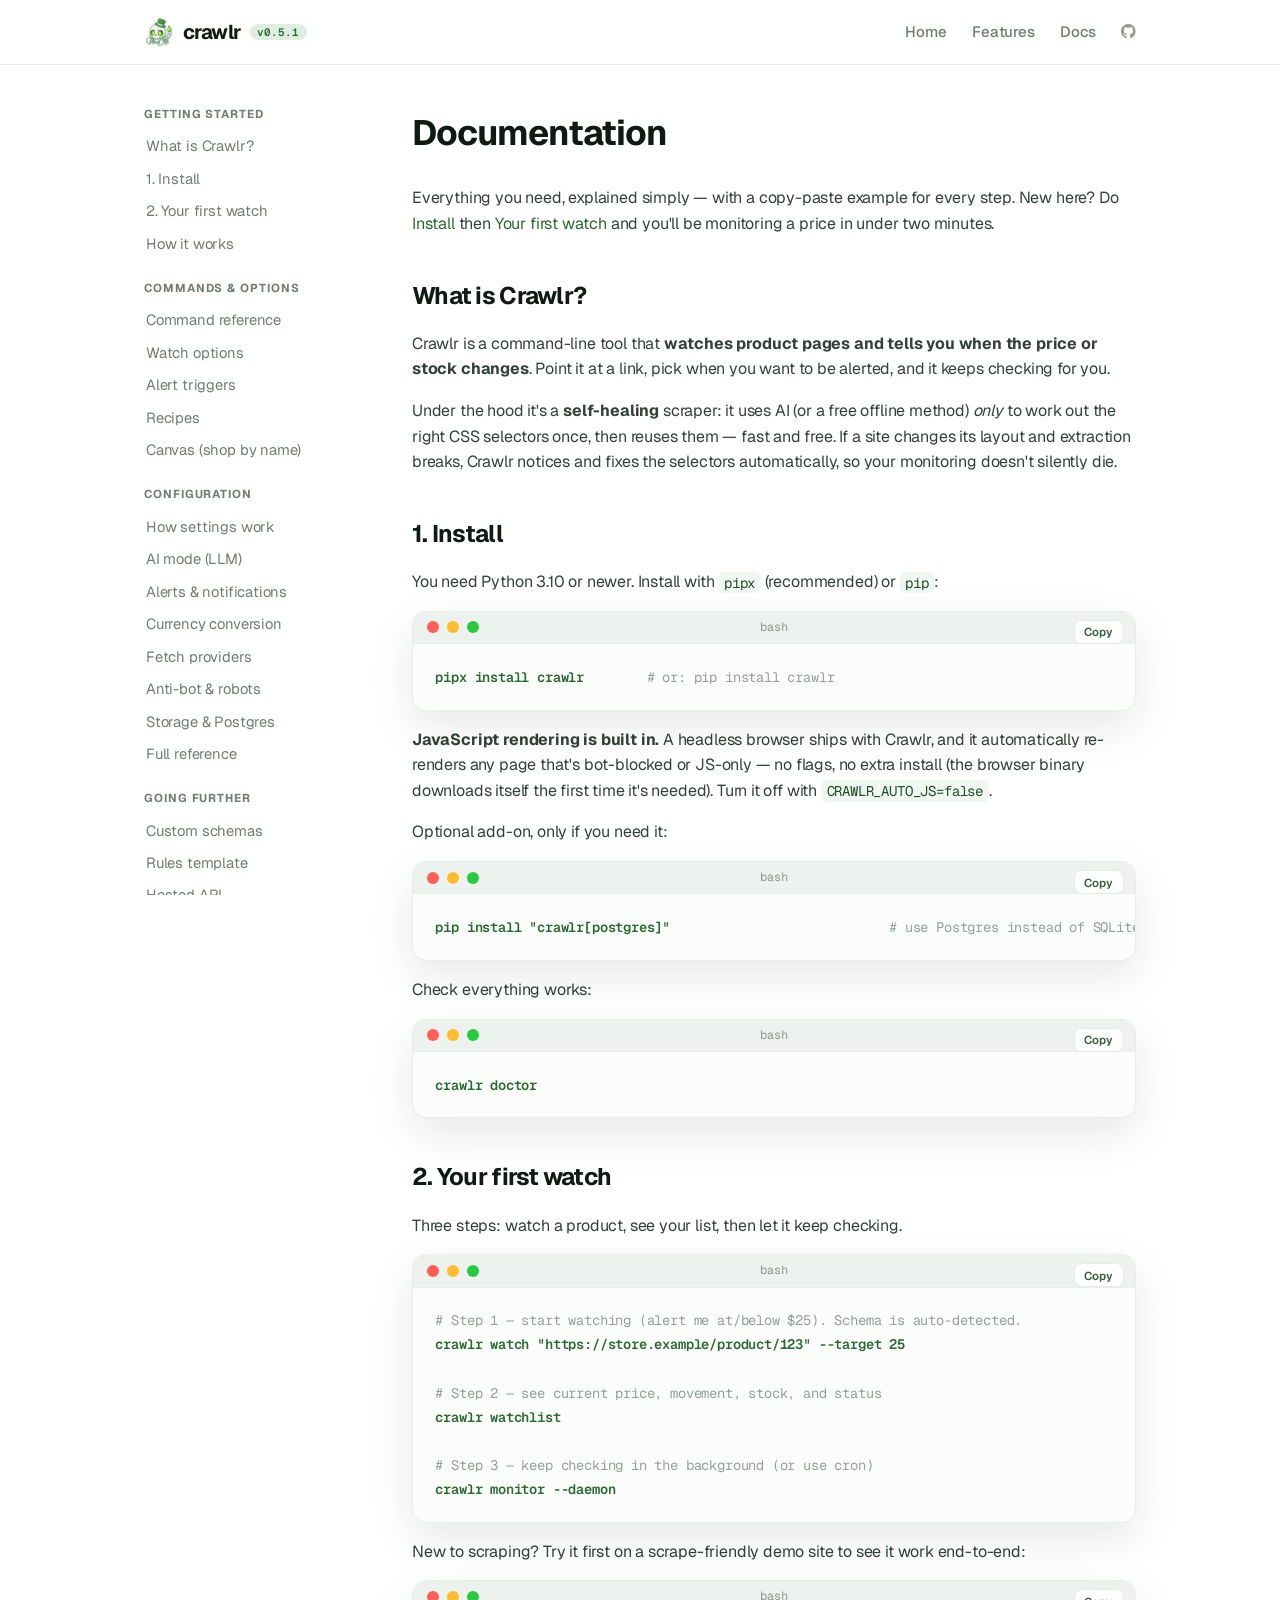
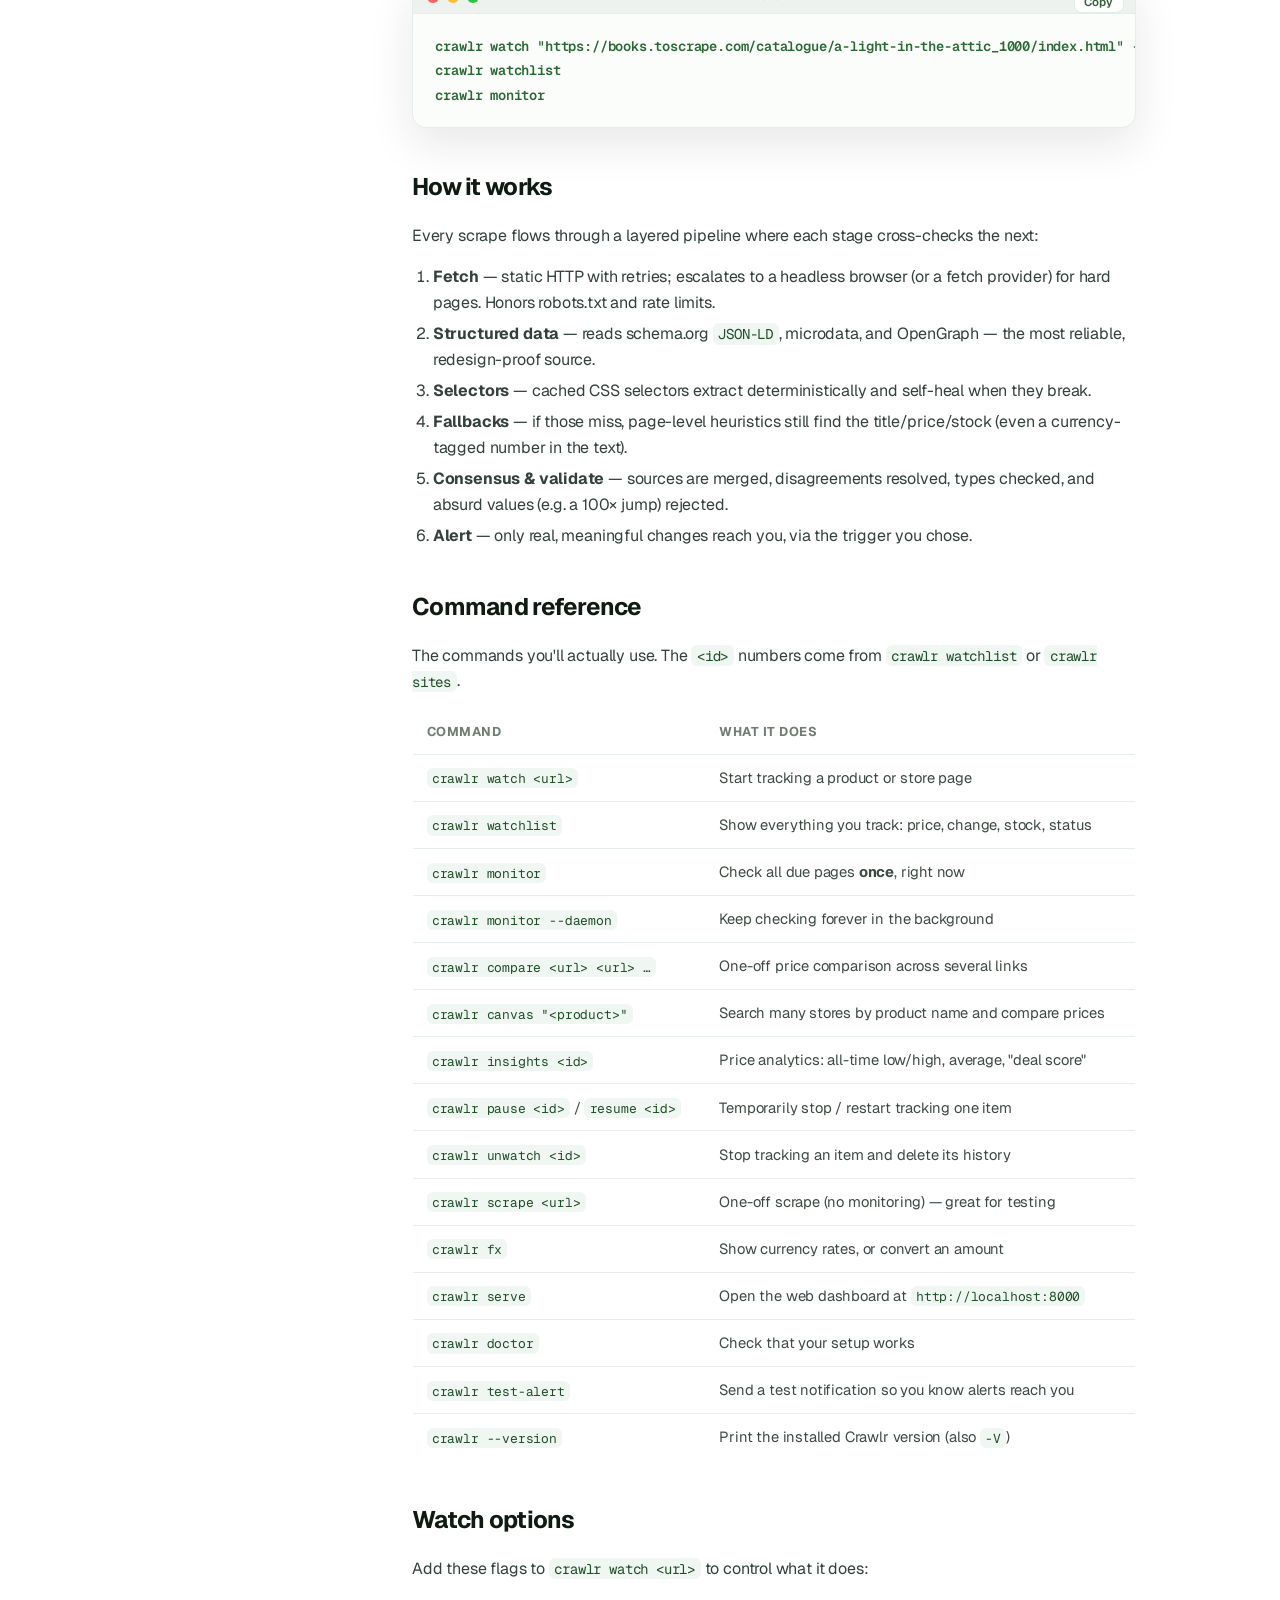
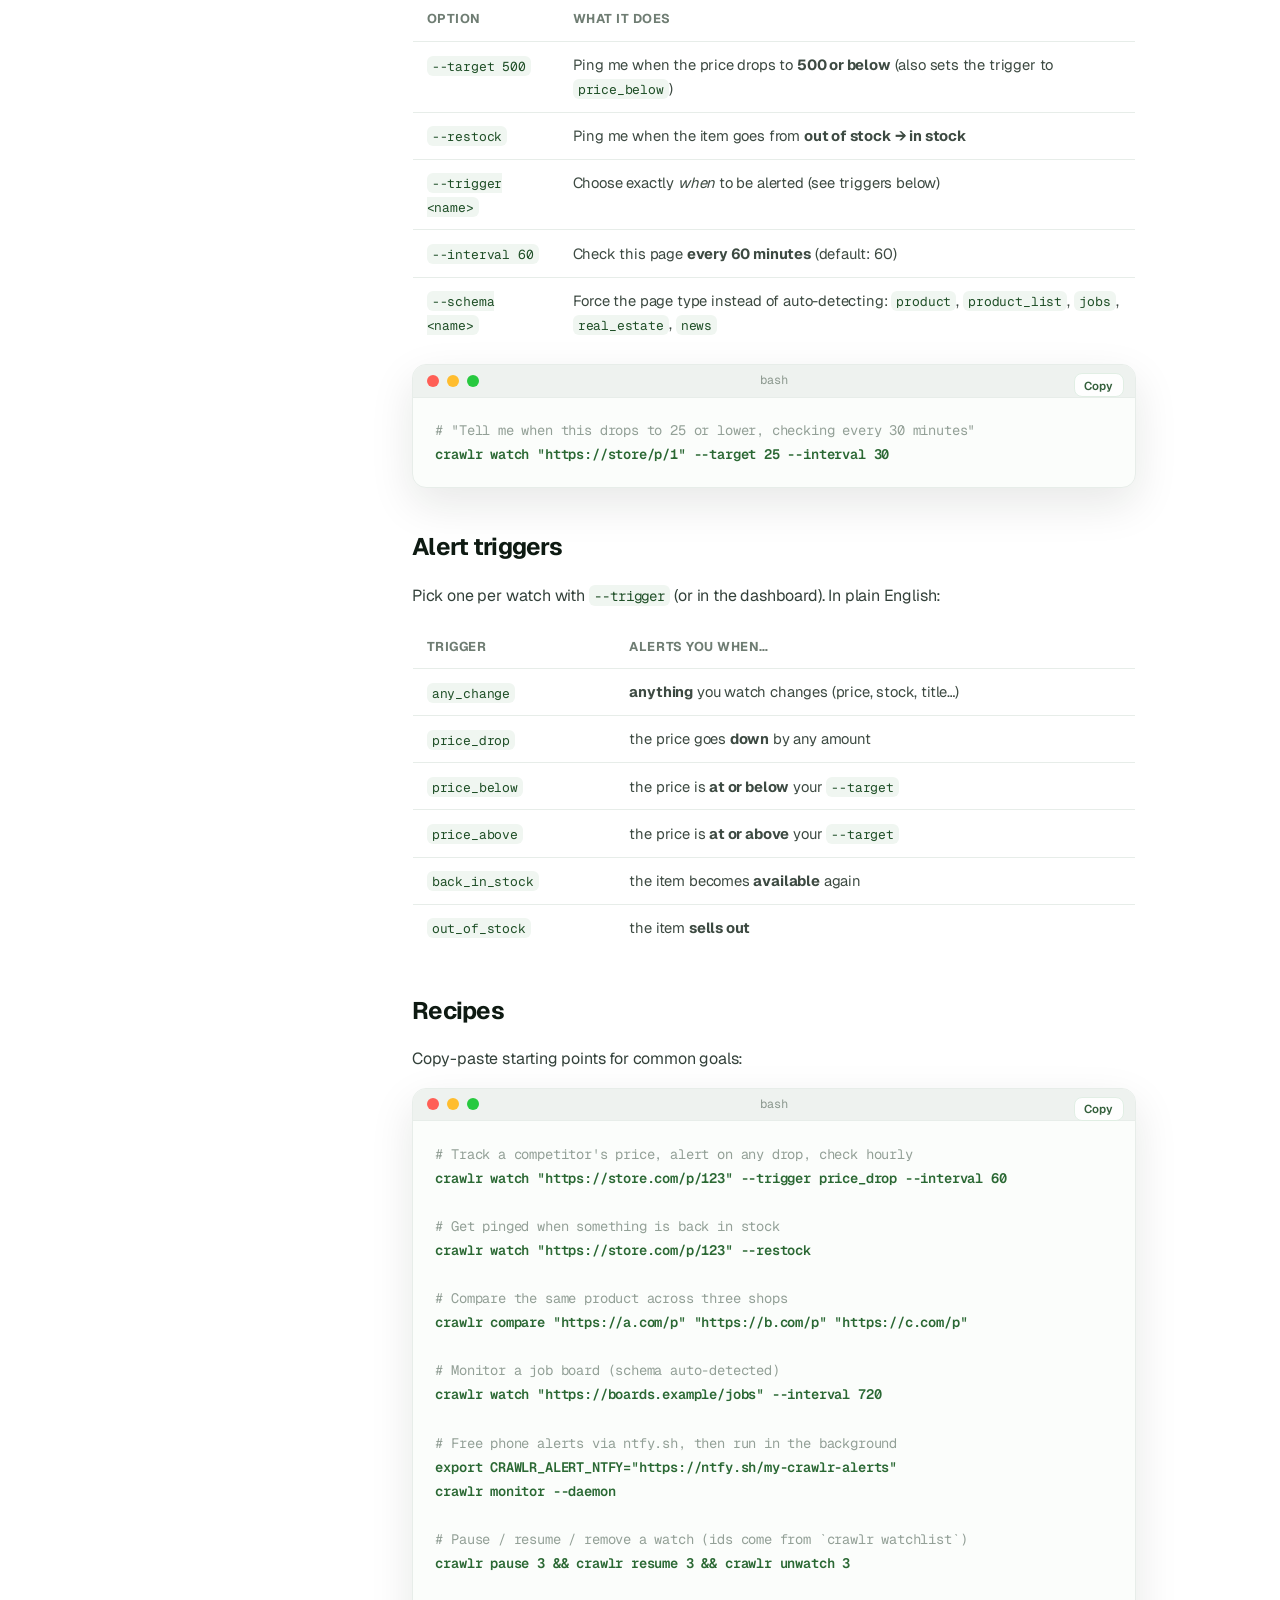
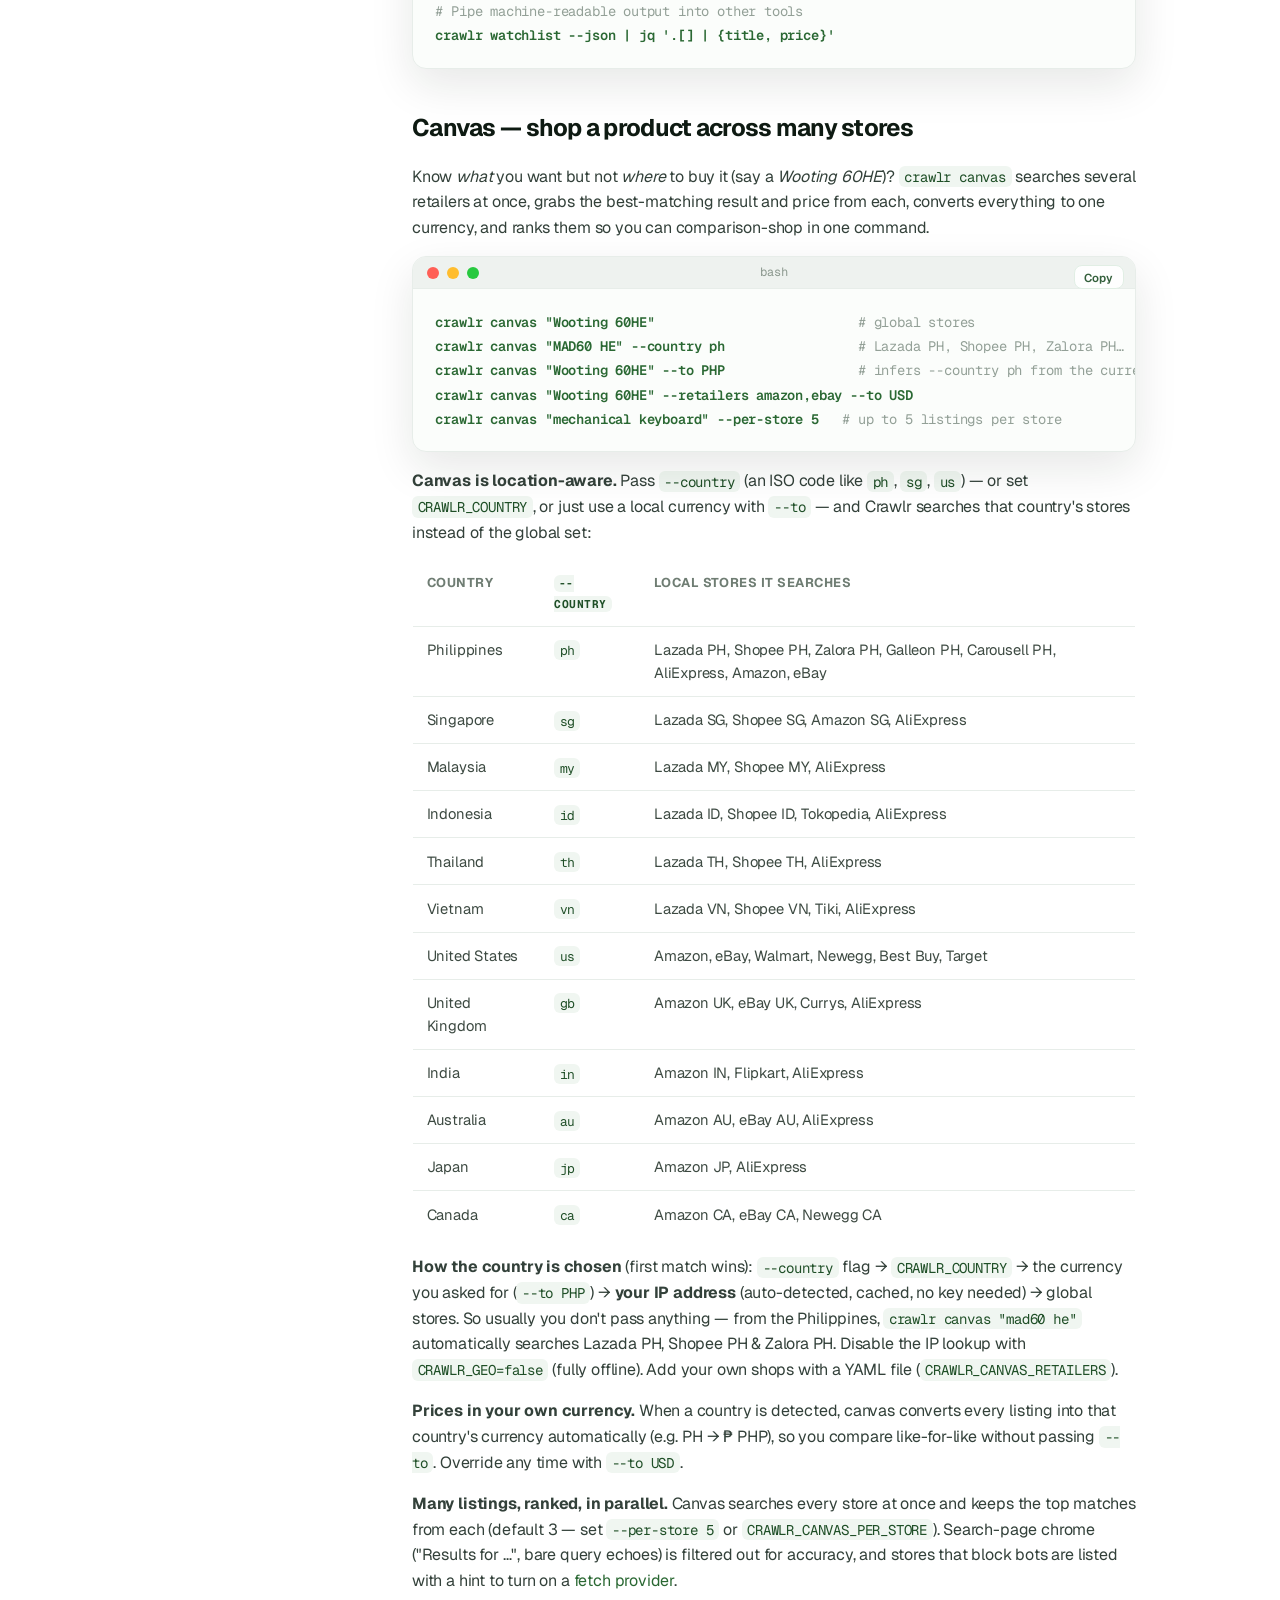
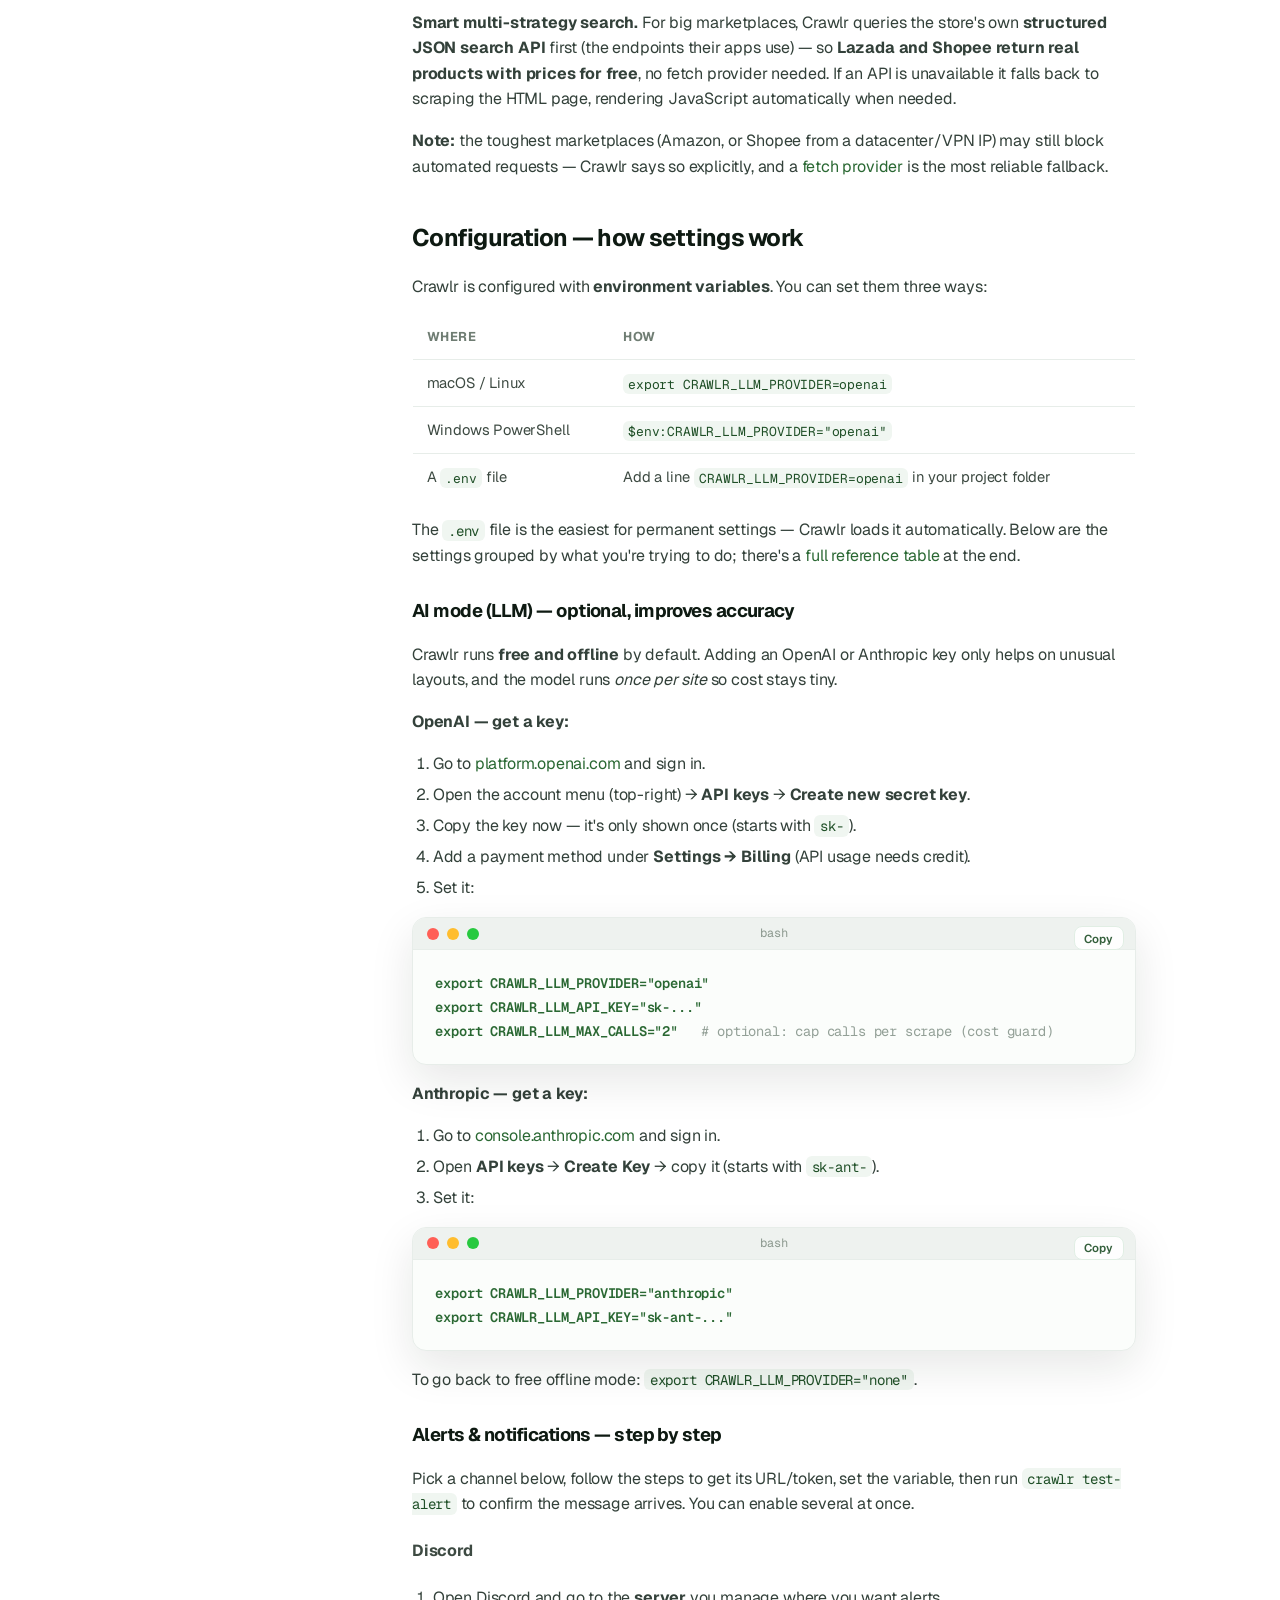
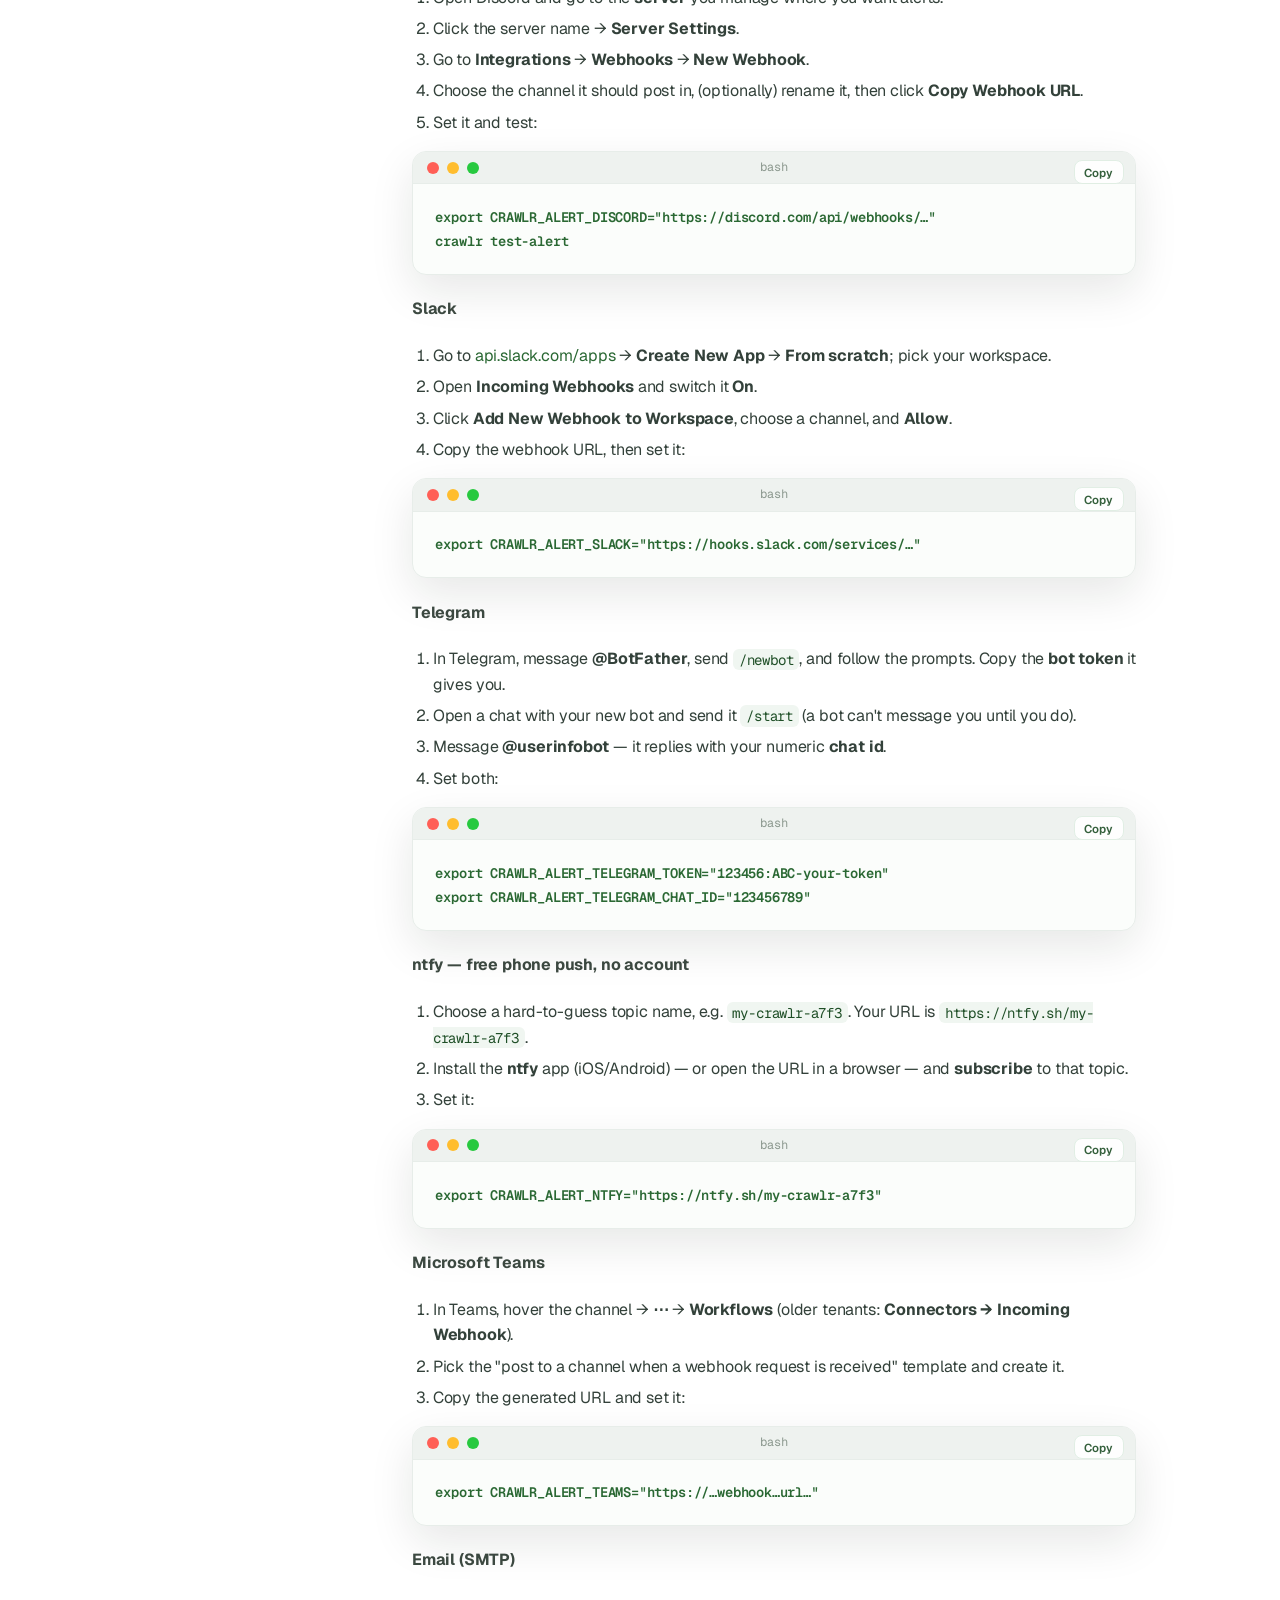
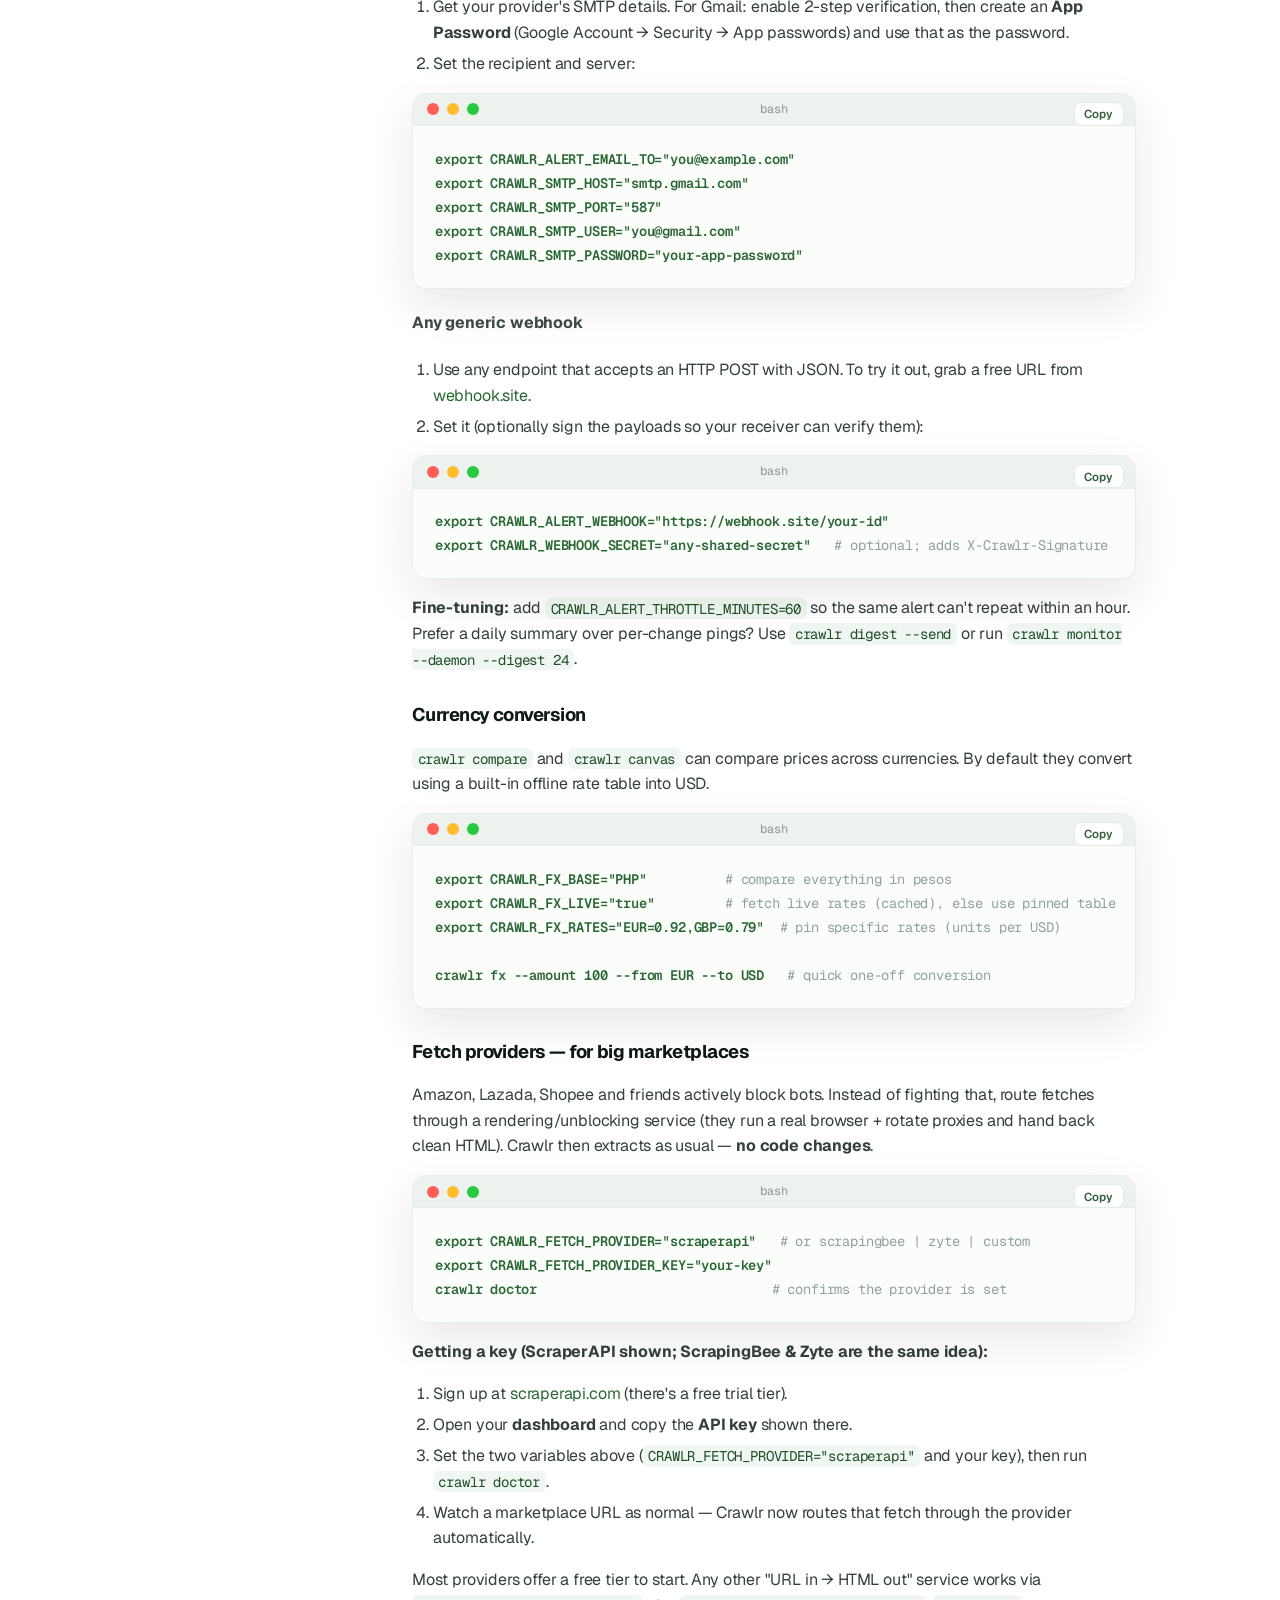
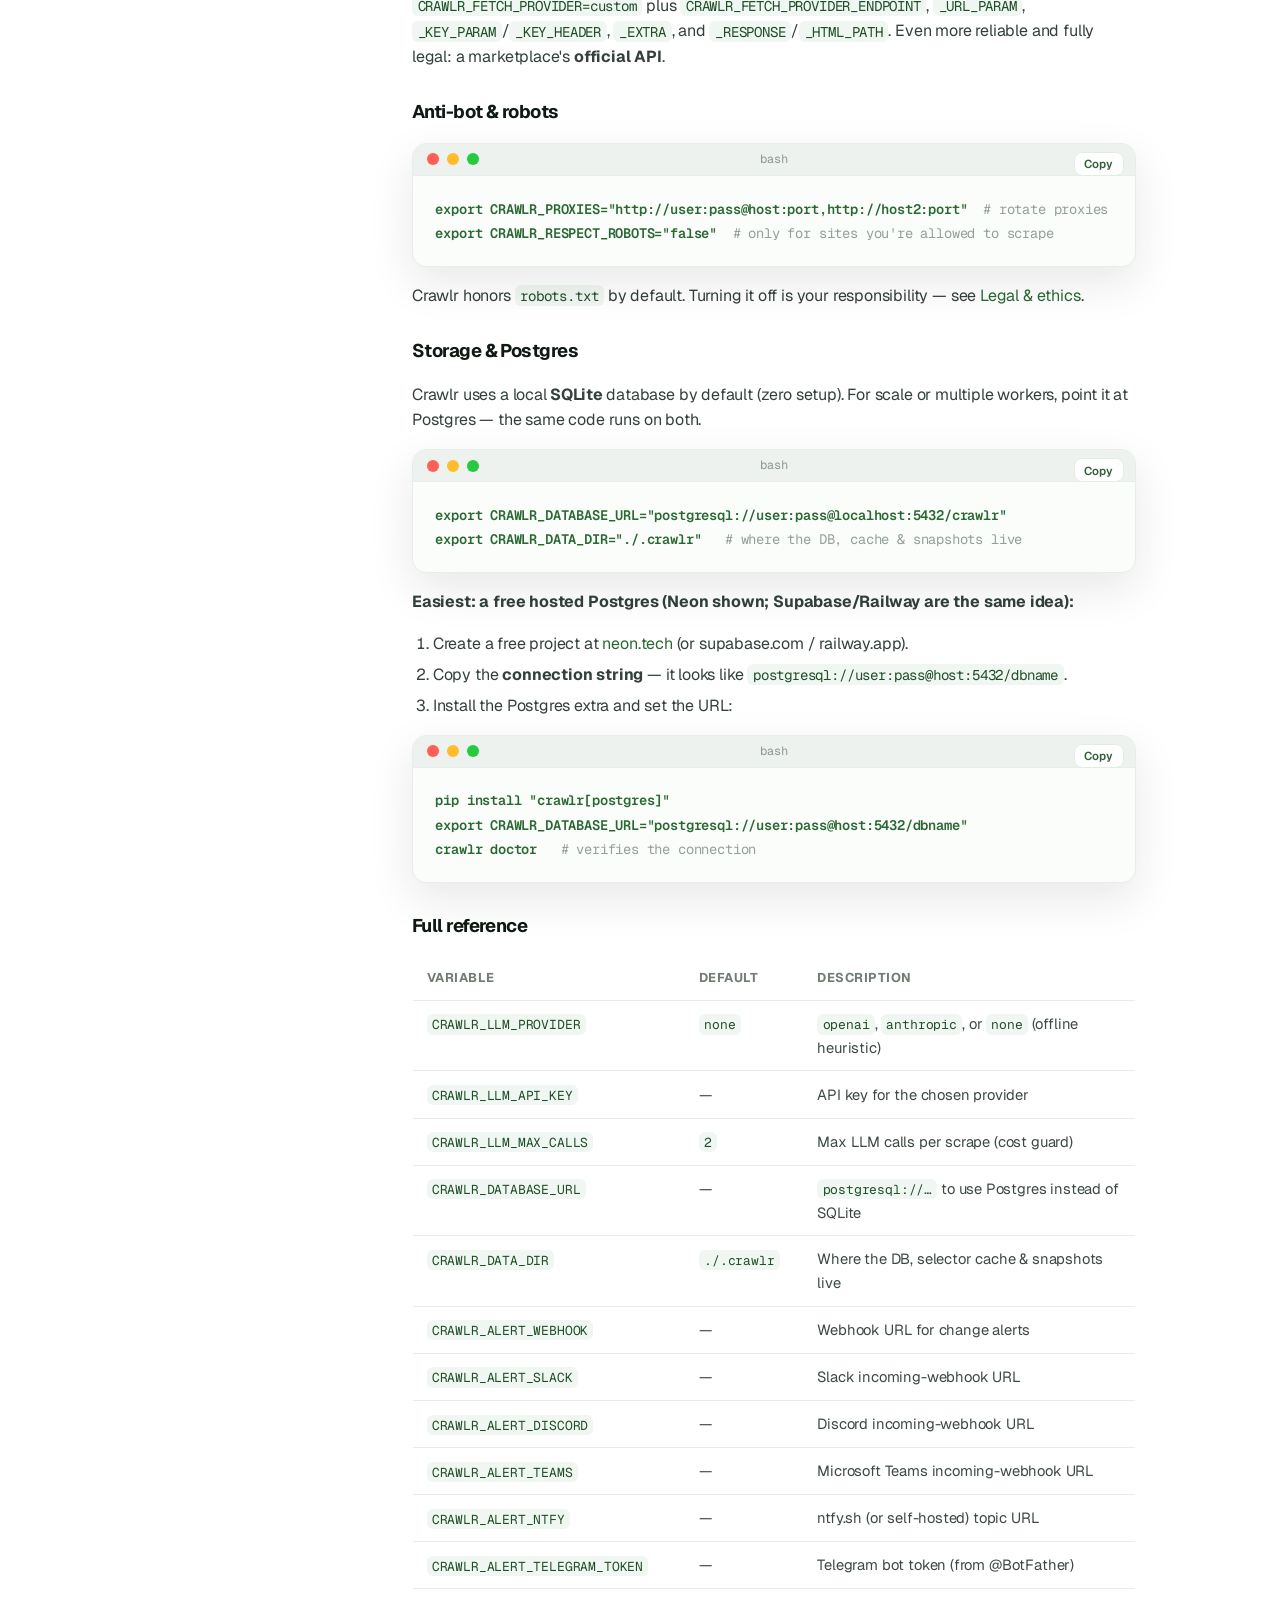
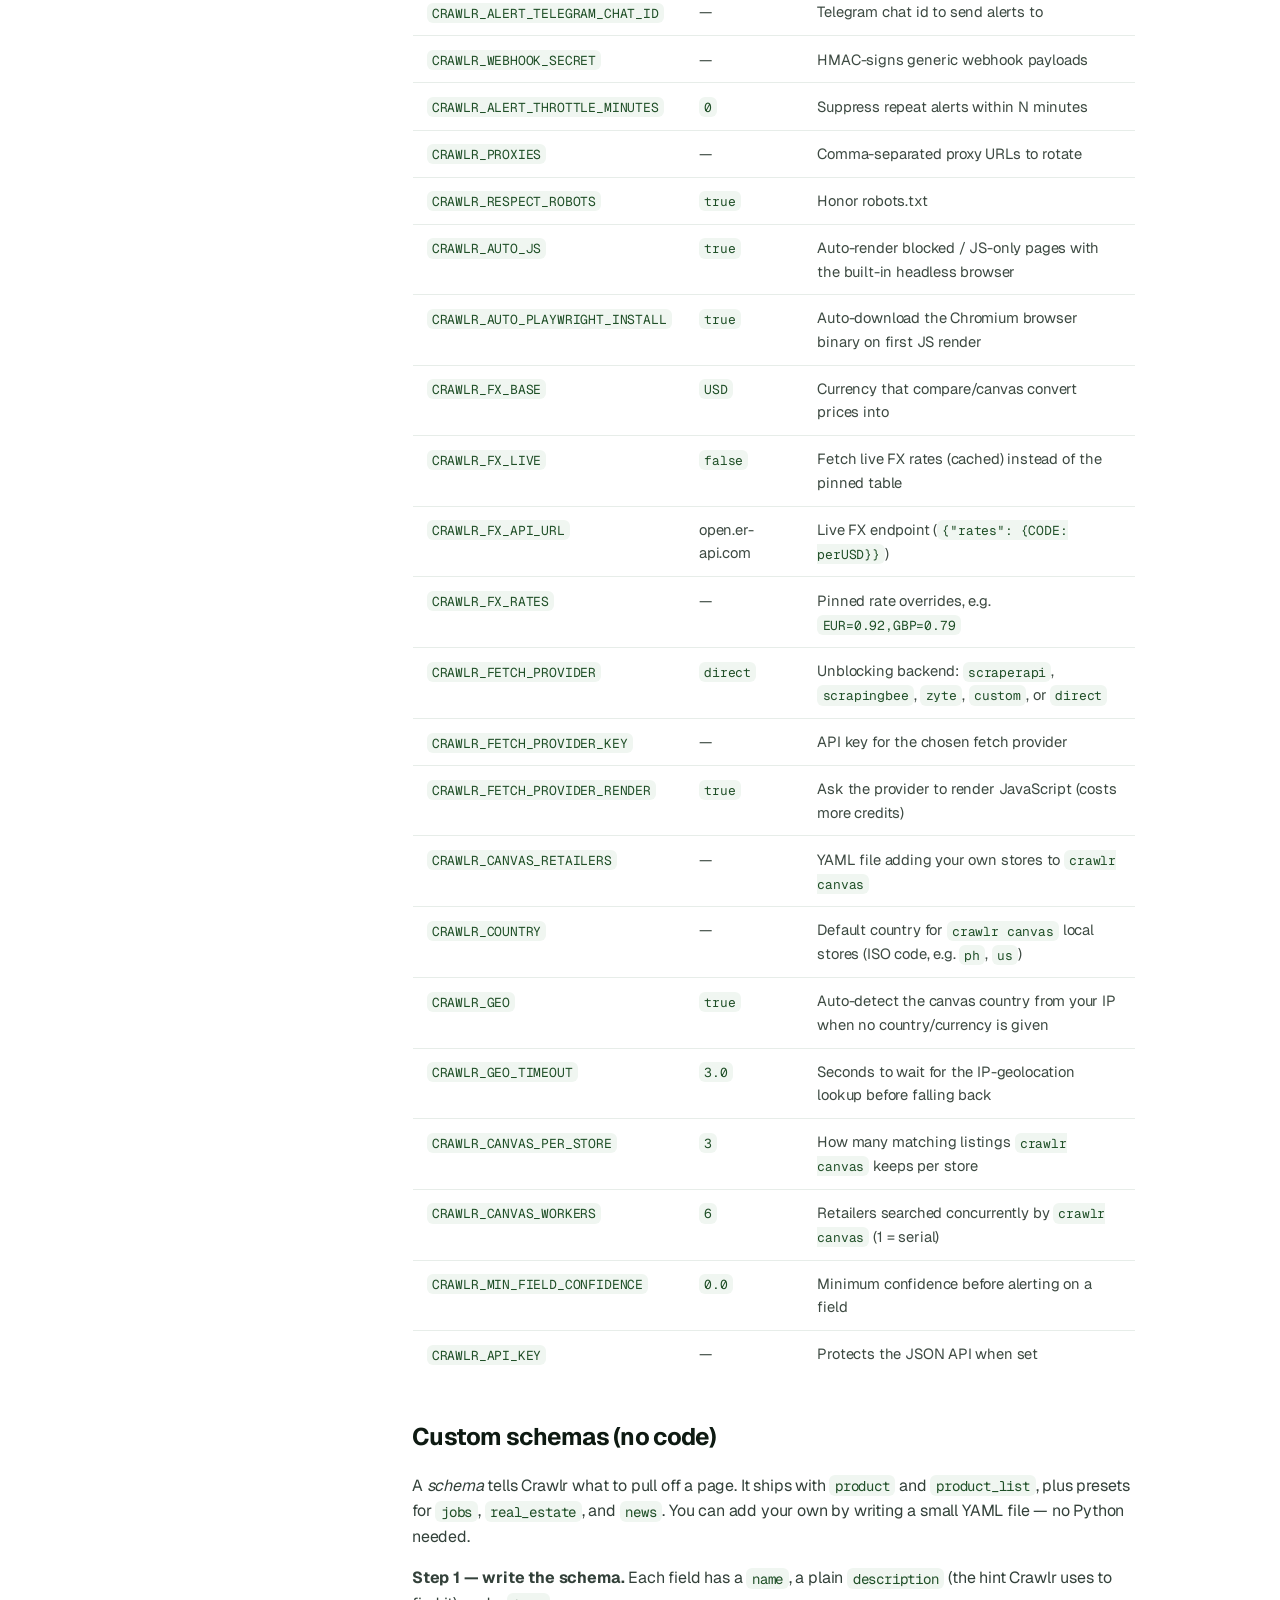
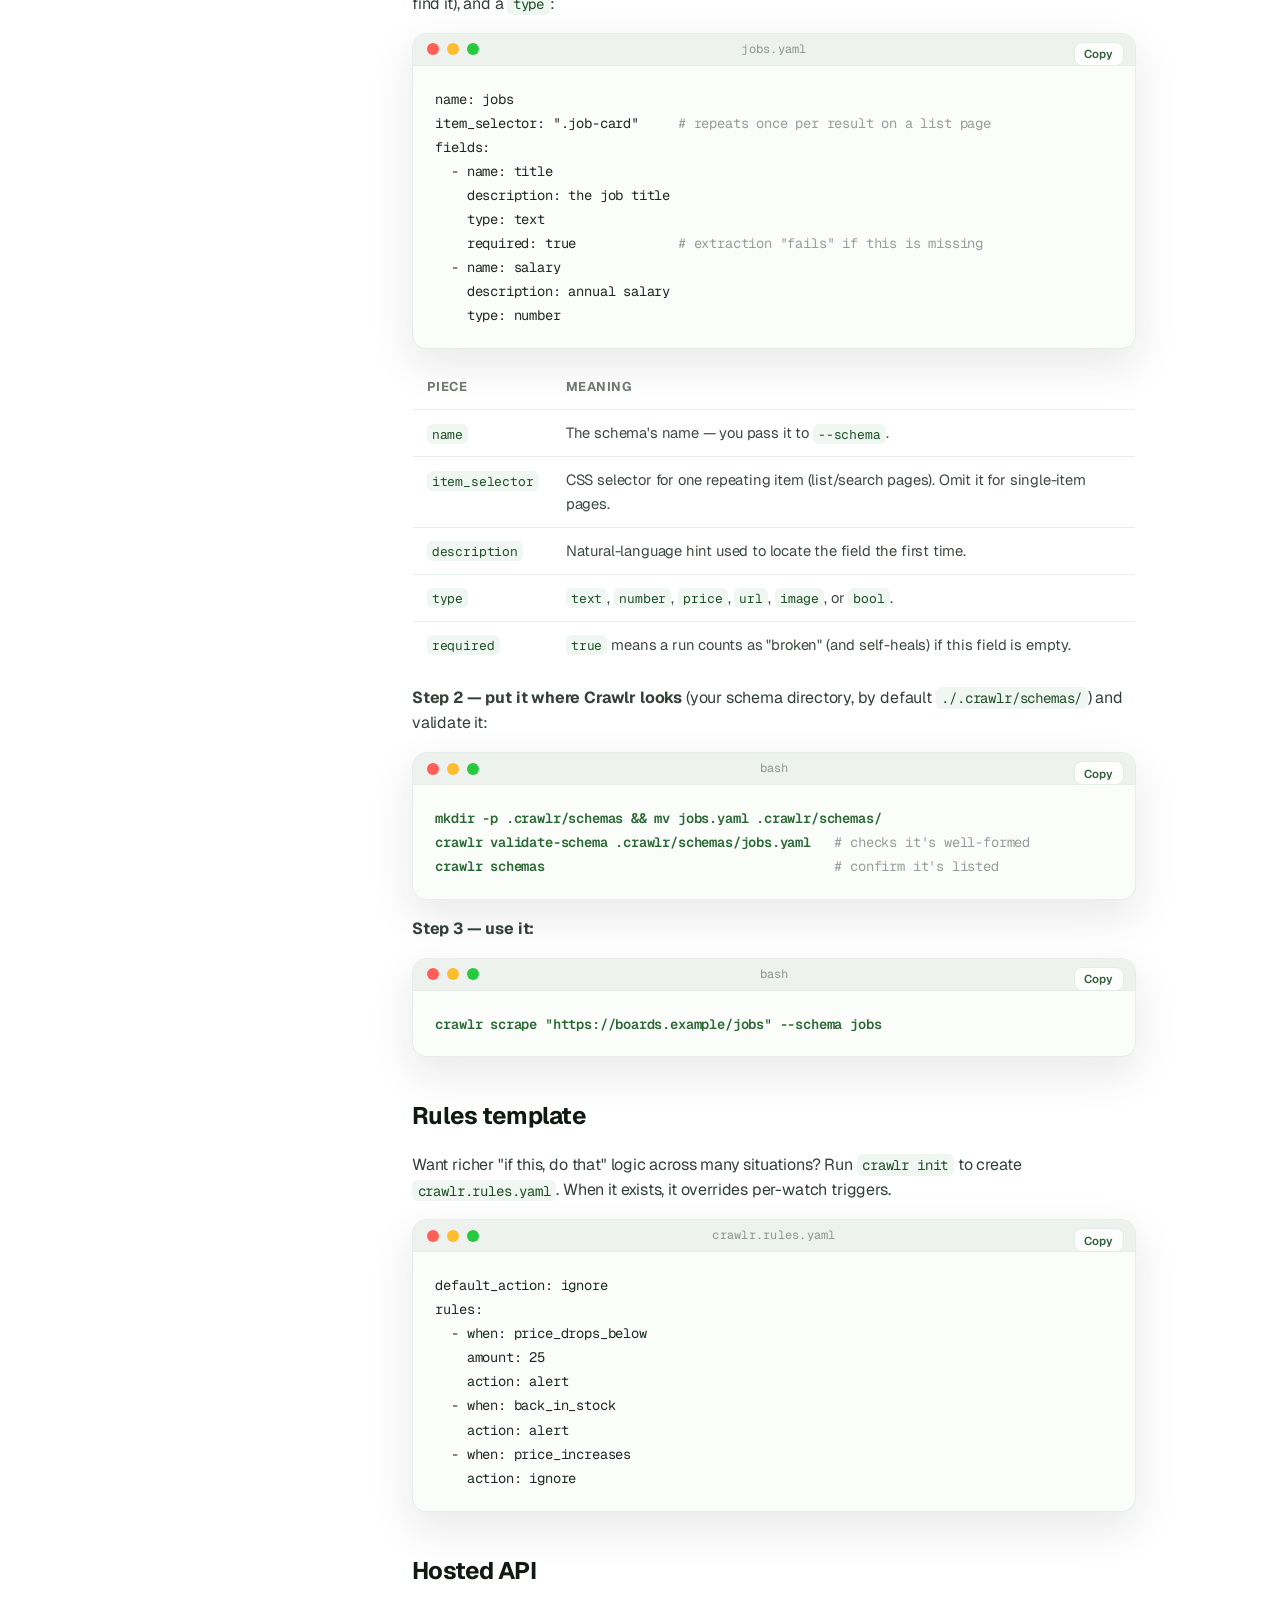
==== commit 01086b63: "feat(canvas): query stores' JSON search APIs for real free results; 0.5.1 - Lazada (?ajax=true) and " ====
--- a/web/docs.html
+++ b/web/docs.html
@@ -20,7 +20,7 @@
       <a class="brand" href="index.html">
         <img src="logo.png" alt="Crawlr logo">
         <span class="word">crawlr</span>
-        <span class="ver">v0.5.0</span>
+        <span class="ver">v0.5.1</span>
       </a>
       <div class="nav-links">
         <a href="index.html">Home</a>
@@ -239,10 +239,14 @@
       <code>CRAWLR_CANVAS_PER_STORE</code>). Search-page chrome ("Results for …", bare query echoes)
       is filtered out for accuracy, and stores that block bots are listed with a hint to turn on a
       <a href="#config-provider">fetch provider</a>.</p>
-      <p><strong>Important:</strong> local marketplaces like <strong>Lazada and Shopee block bots</strong>
-      (just like Amazon). For real results from them, set up a
-      <a href="#config-provider">fetch provider</a> first — otherwise those rows show "blocked or
-      unreachable".</p>
+      <p><strong>Smart multi-strategy search.</strong> For big marketplaces, Crawlr queries the
+      store's own <strong>structured JSON search API</strong> first (the endpoints their apps use) —
+      so <strong>Lazada and Shopee return real products with prices for free</strong>, no fetch
+      provider needed. If an API is unavailable it falls back to scraping the HTML page, rendering
+      JavaScript automatically when needed.</p>
+      <p><strong>Note:</strong> the toughest marketplaces (Amazon, or Shopee from a datacenter/VPN IP)
+      may still block automated requests — Crawlr says so explicitly, and a
+      <a href="#config-provider">fetch provider</a> is the most reliable fallback.</p>
 
       <h2 id="config">Configuration — how settings work</h2>
       <p>Crawlr is configured with <strong>environment variables</strong>. You can set them three ways:</p>
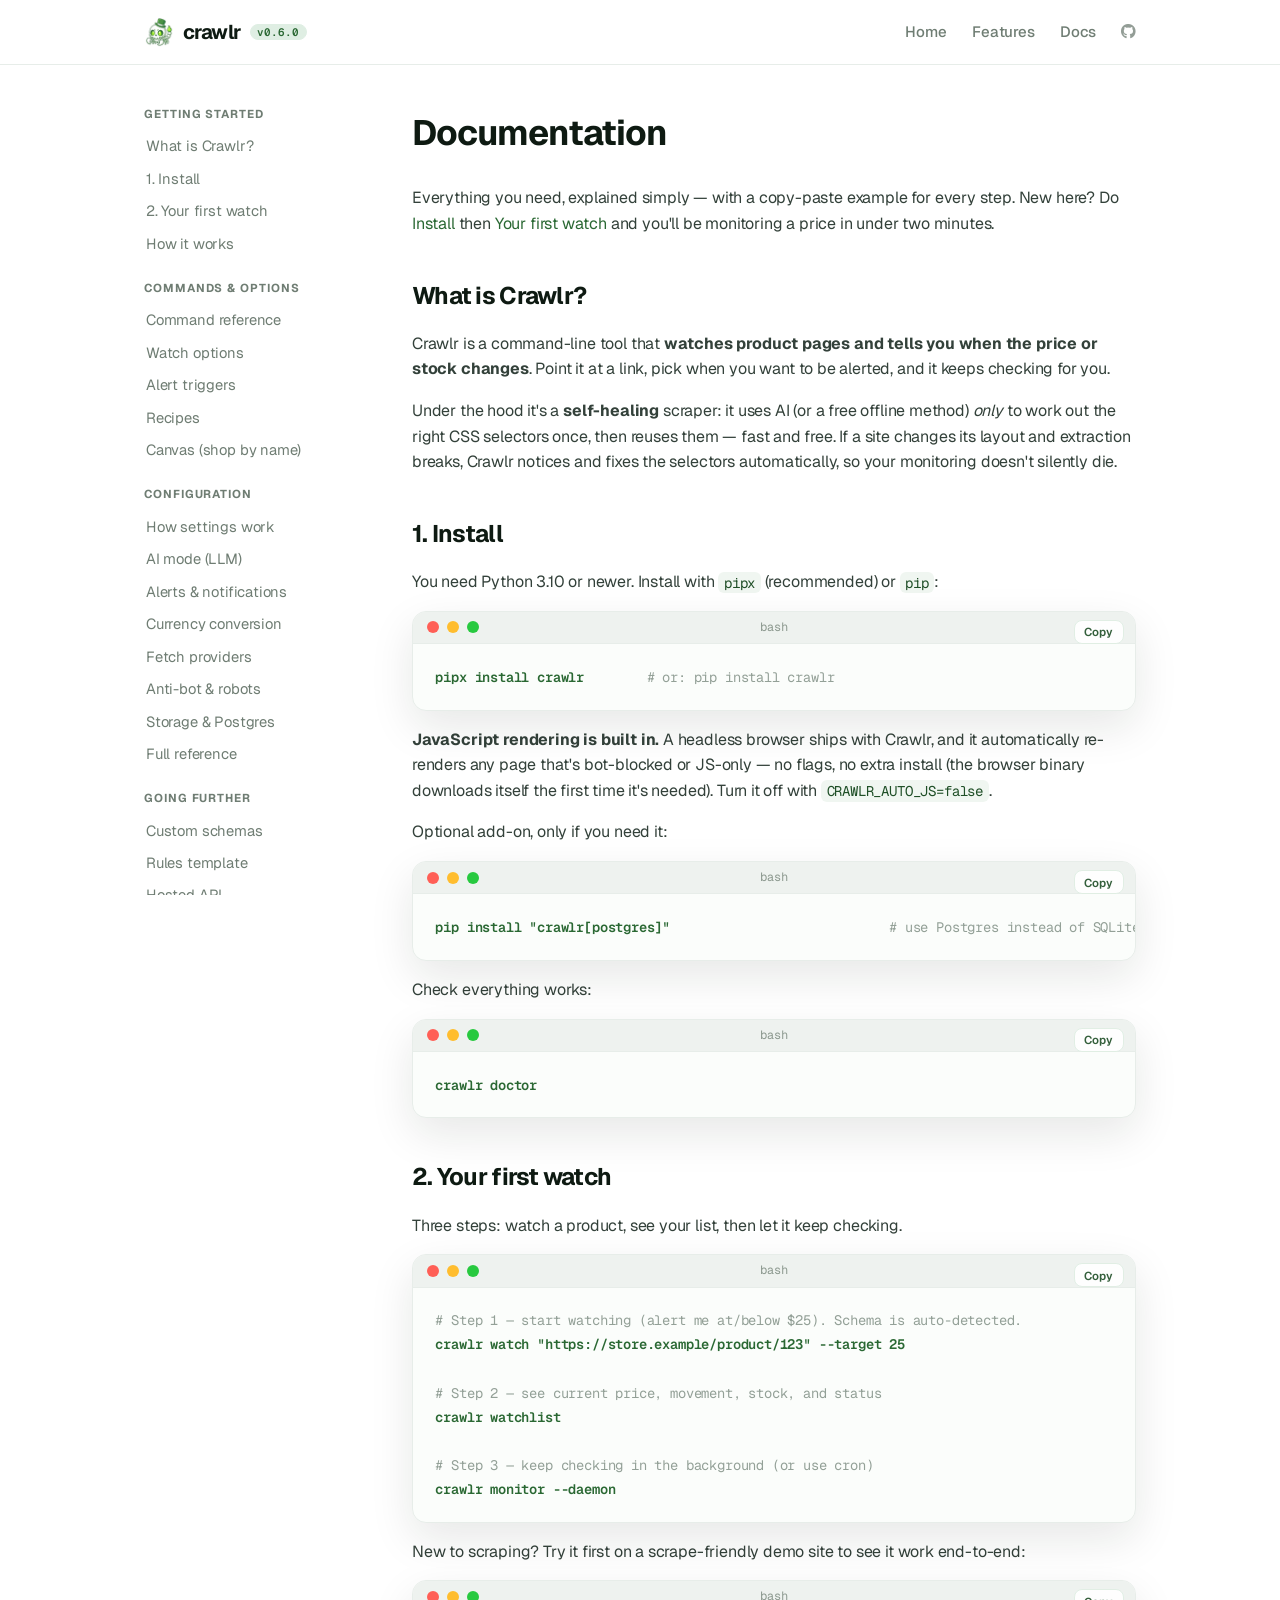
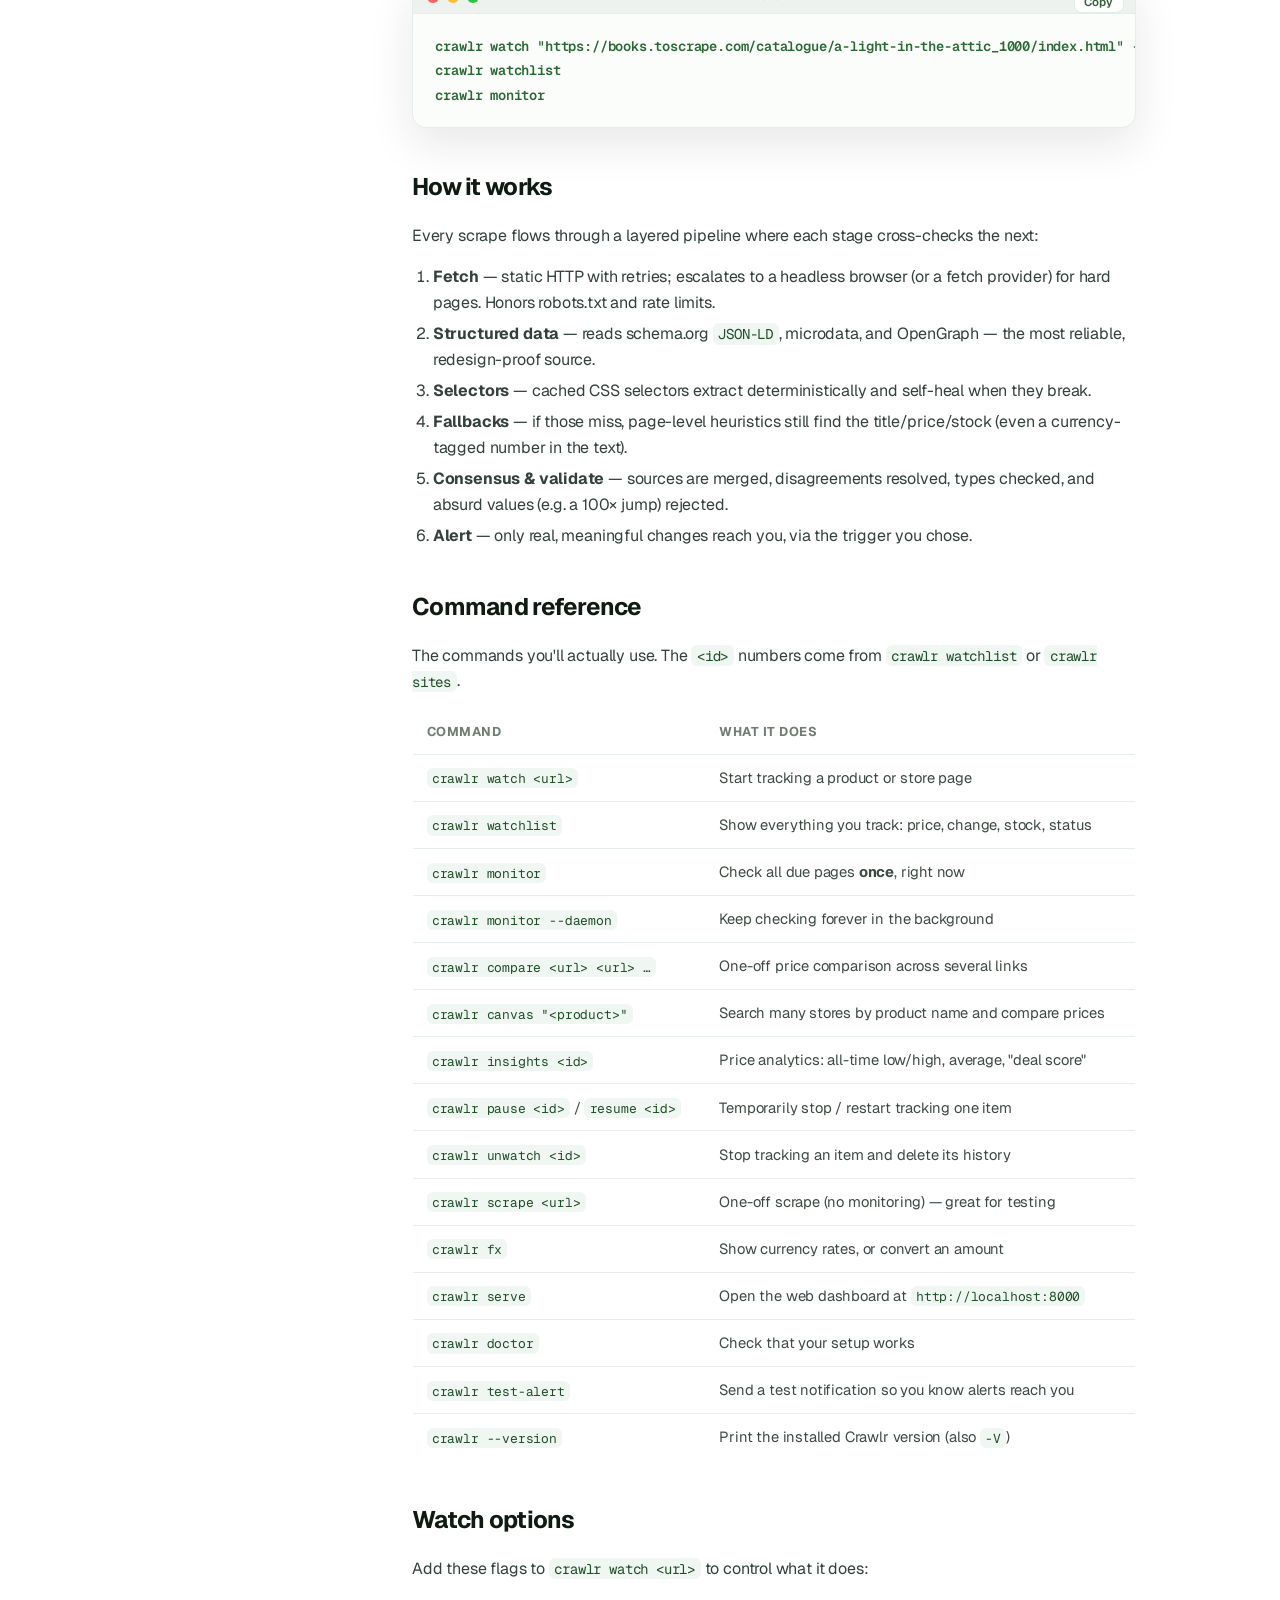
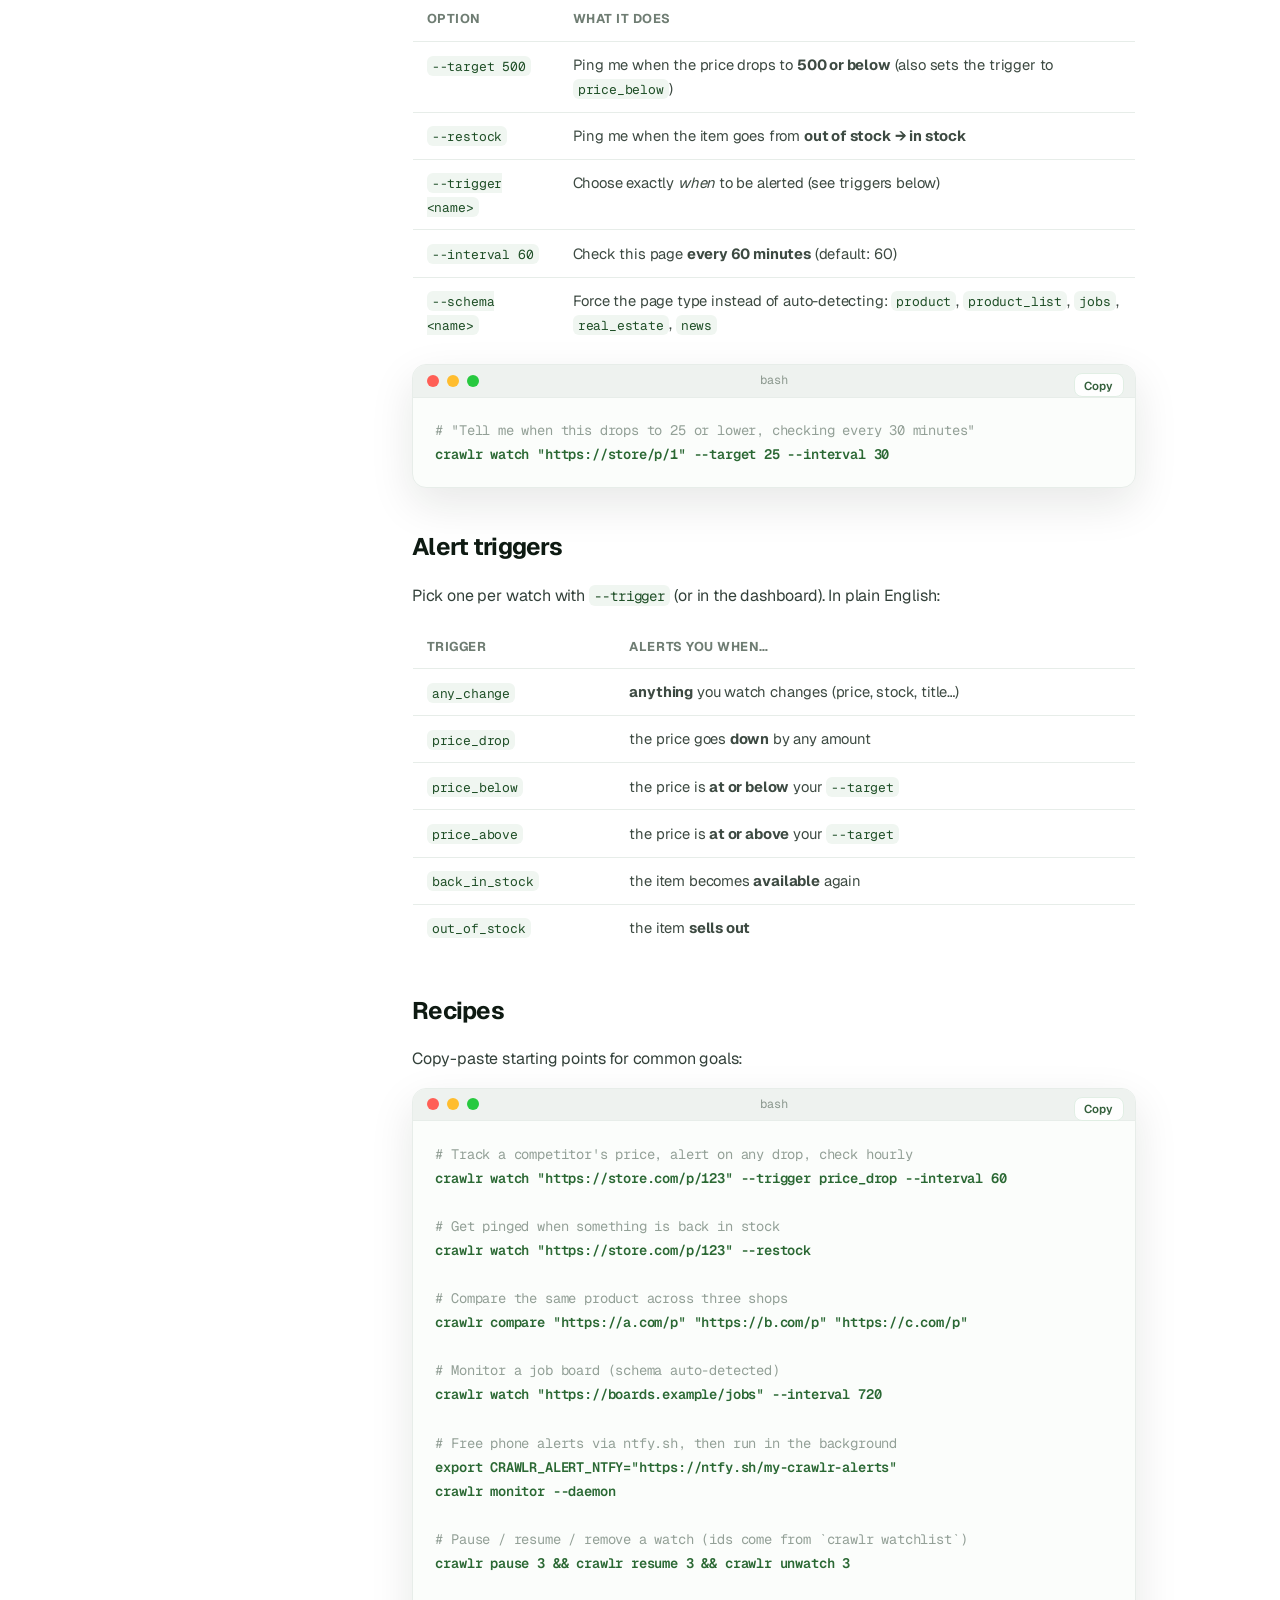
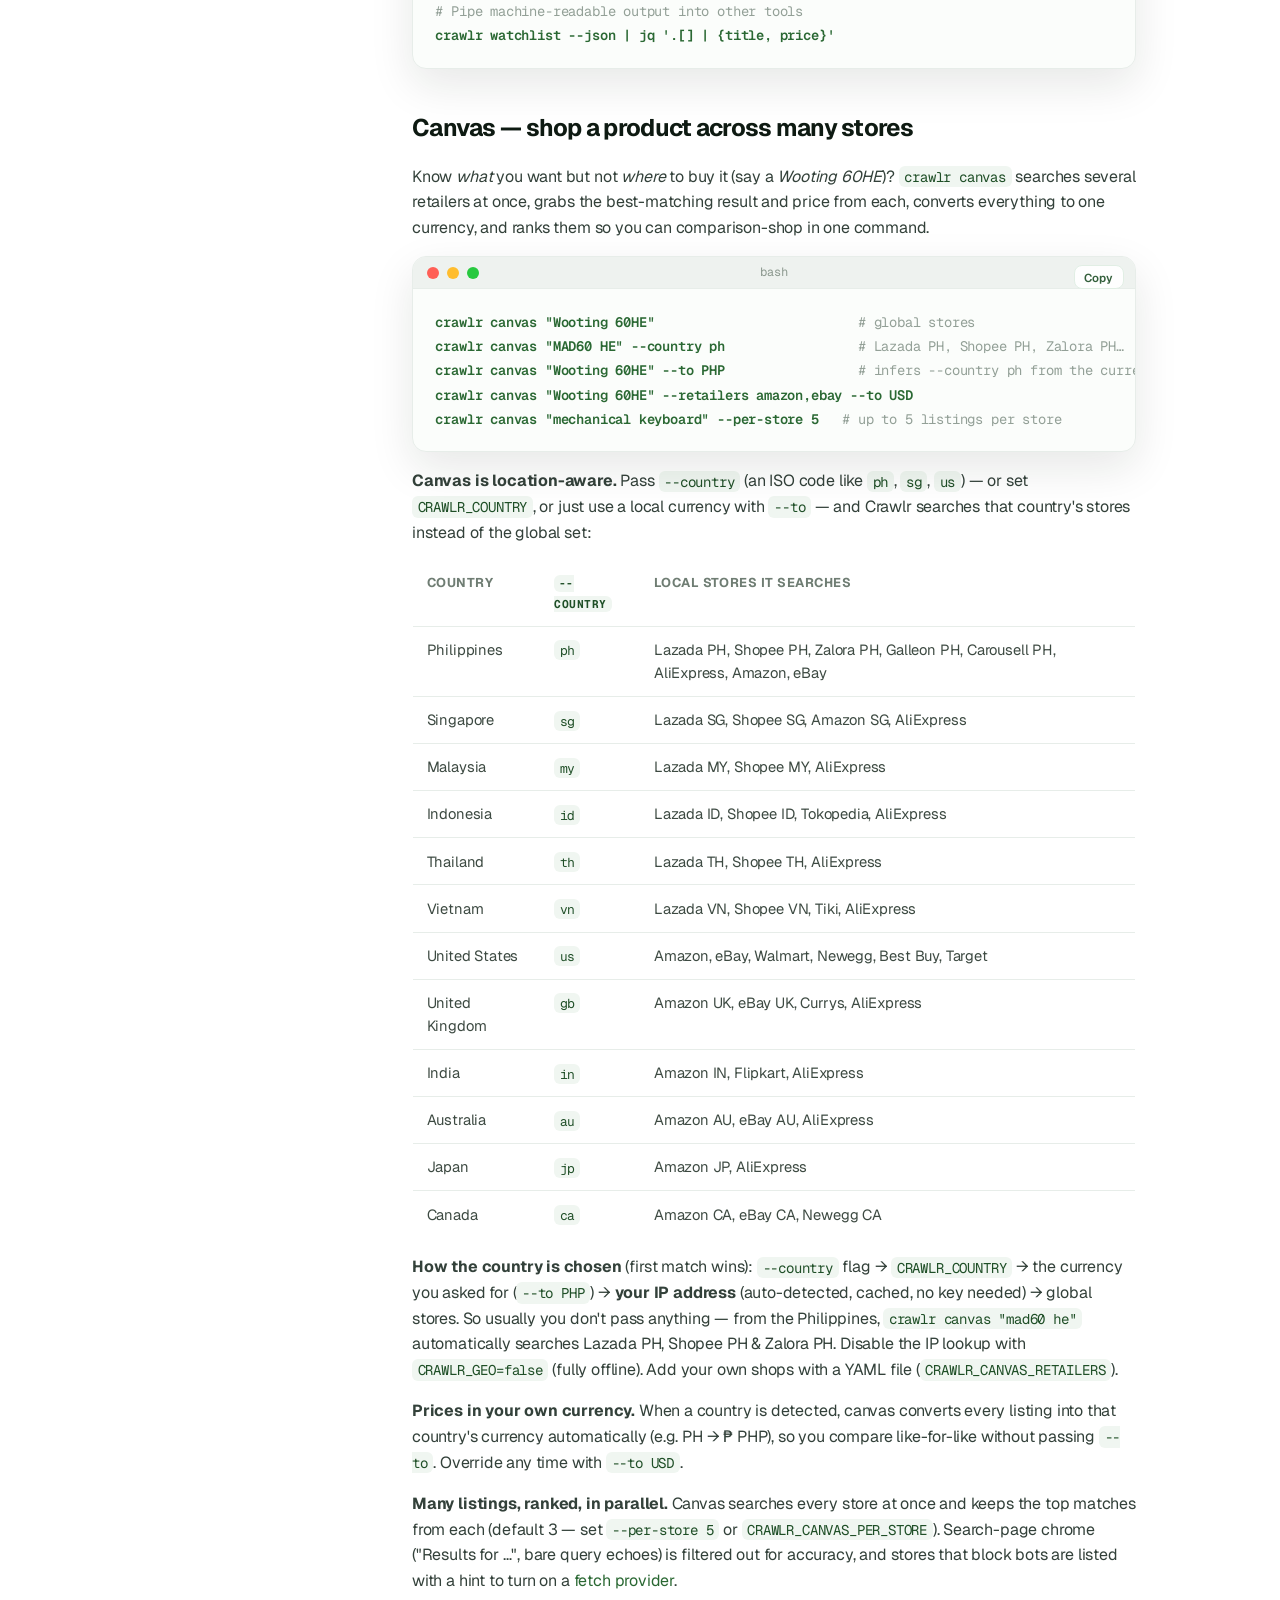
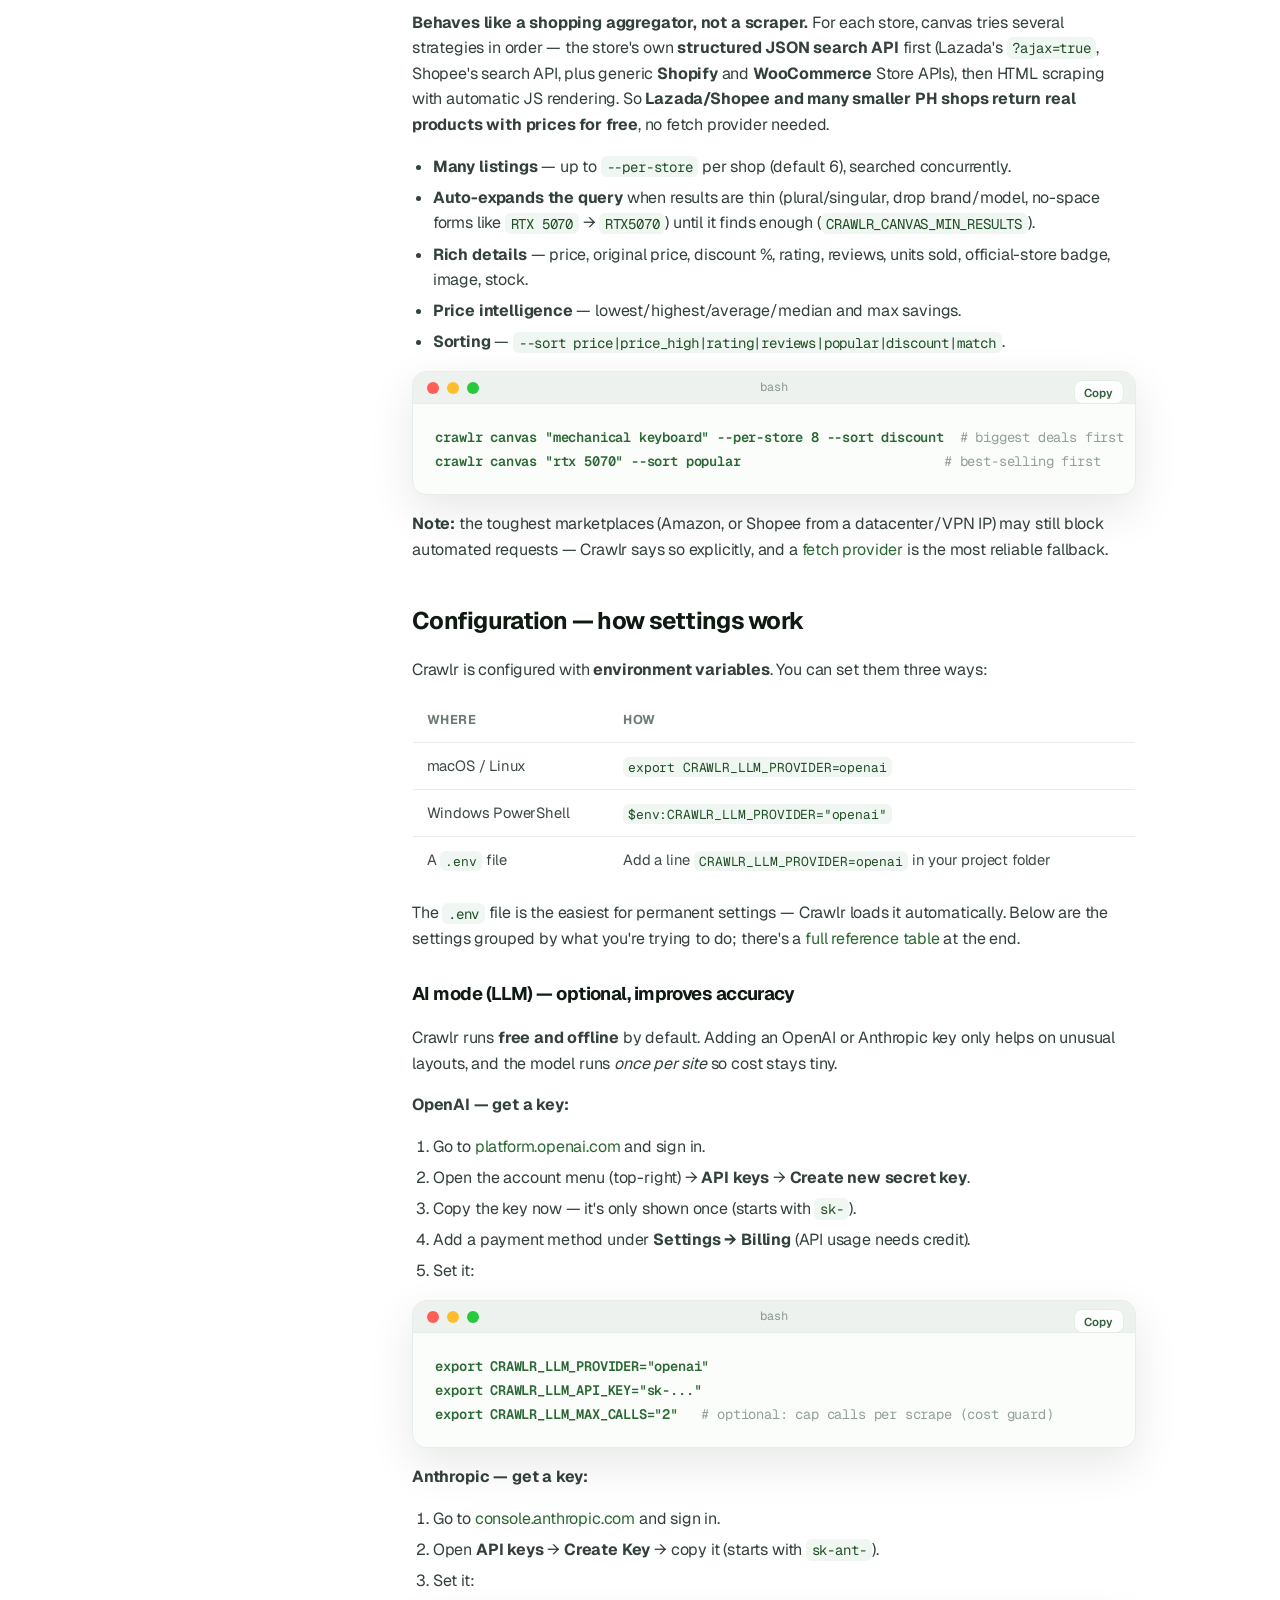
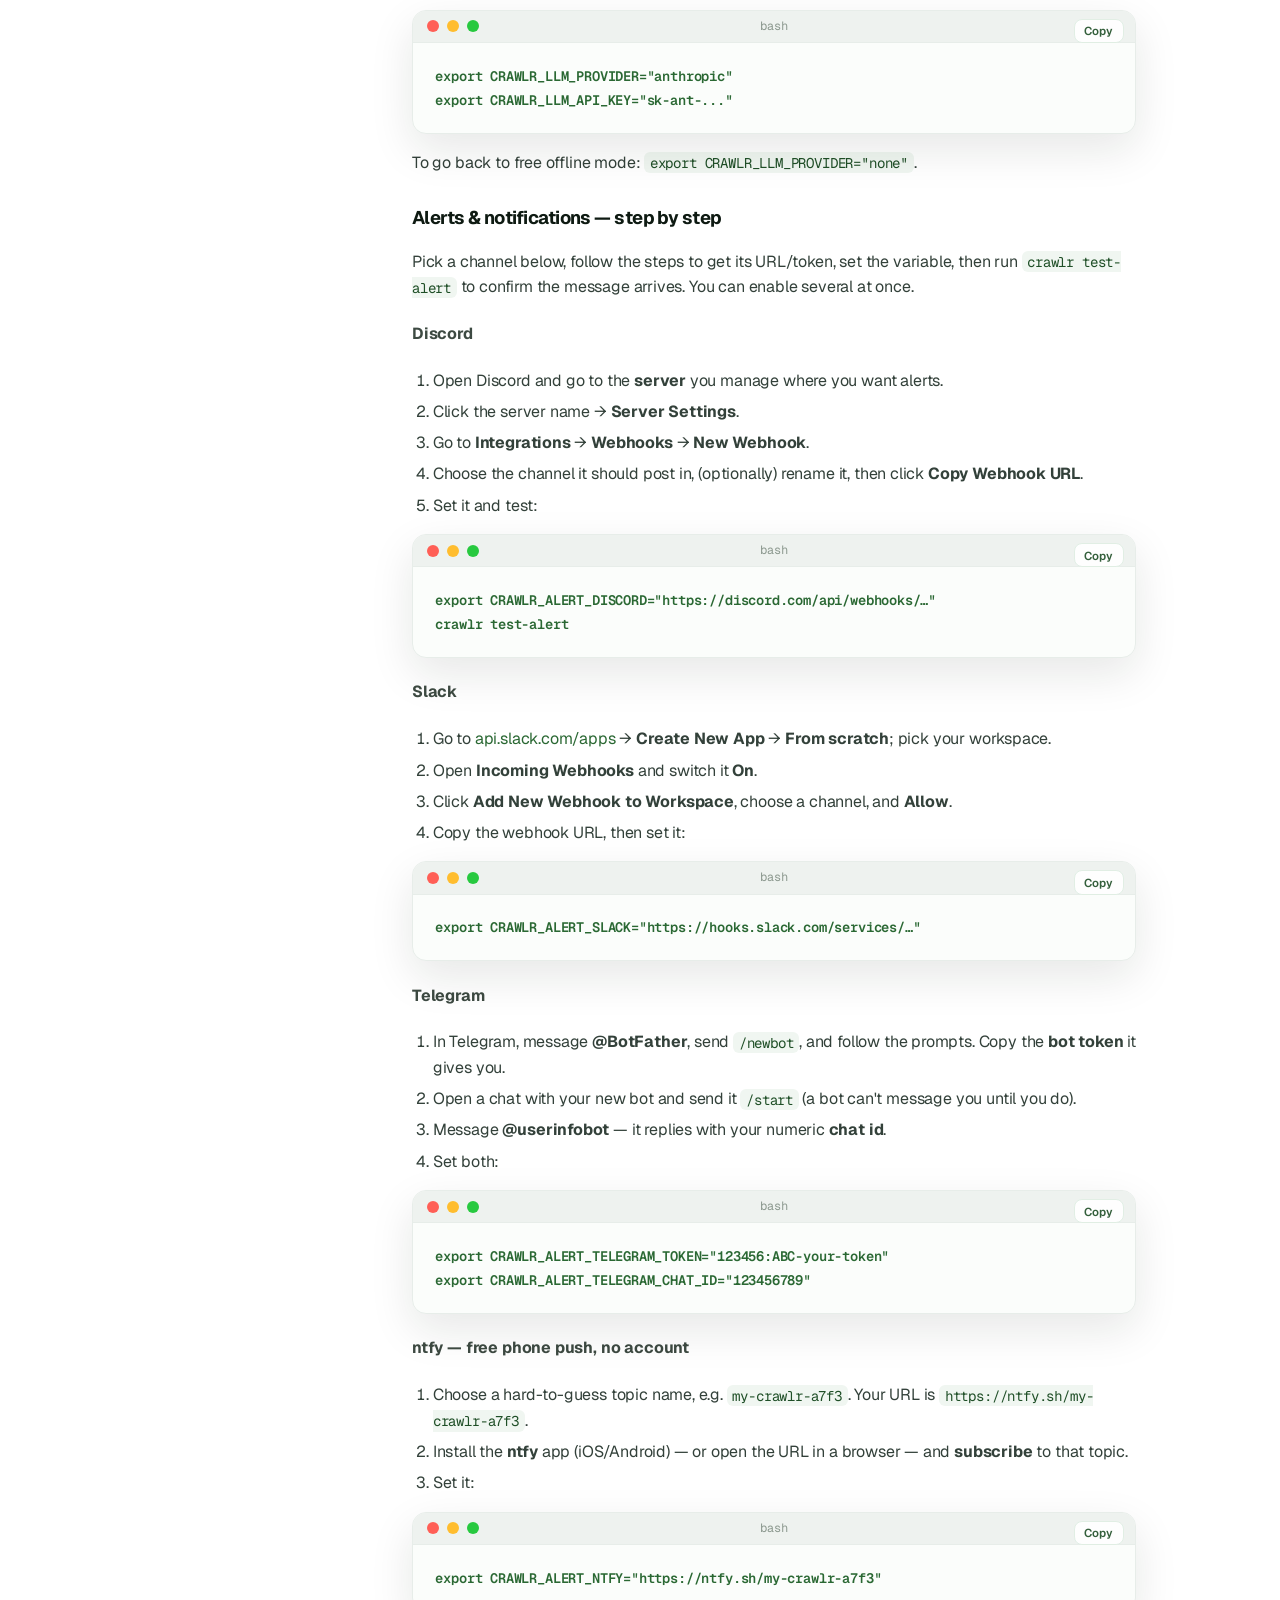
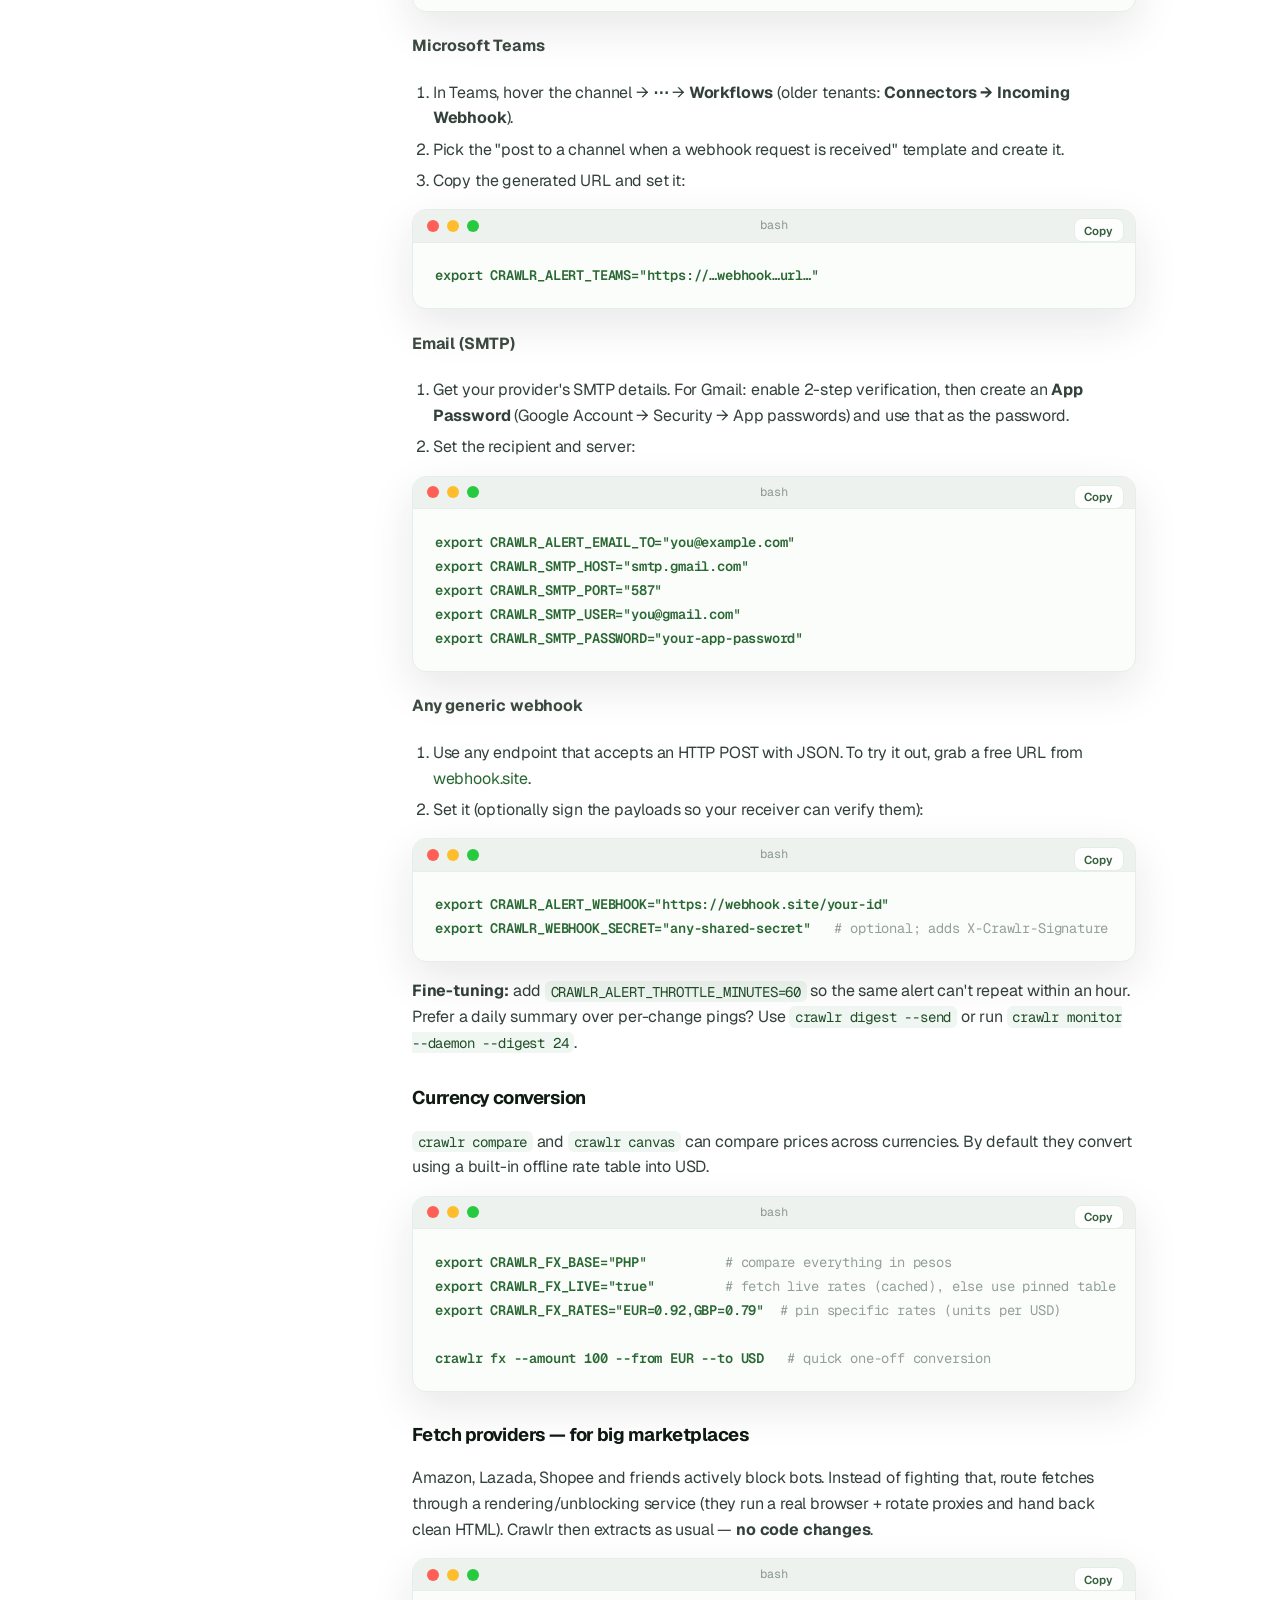
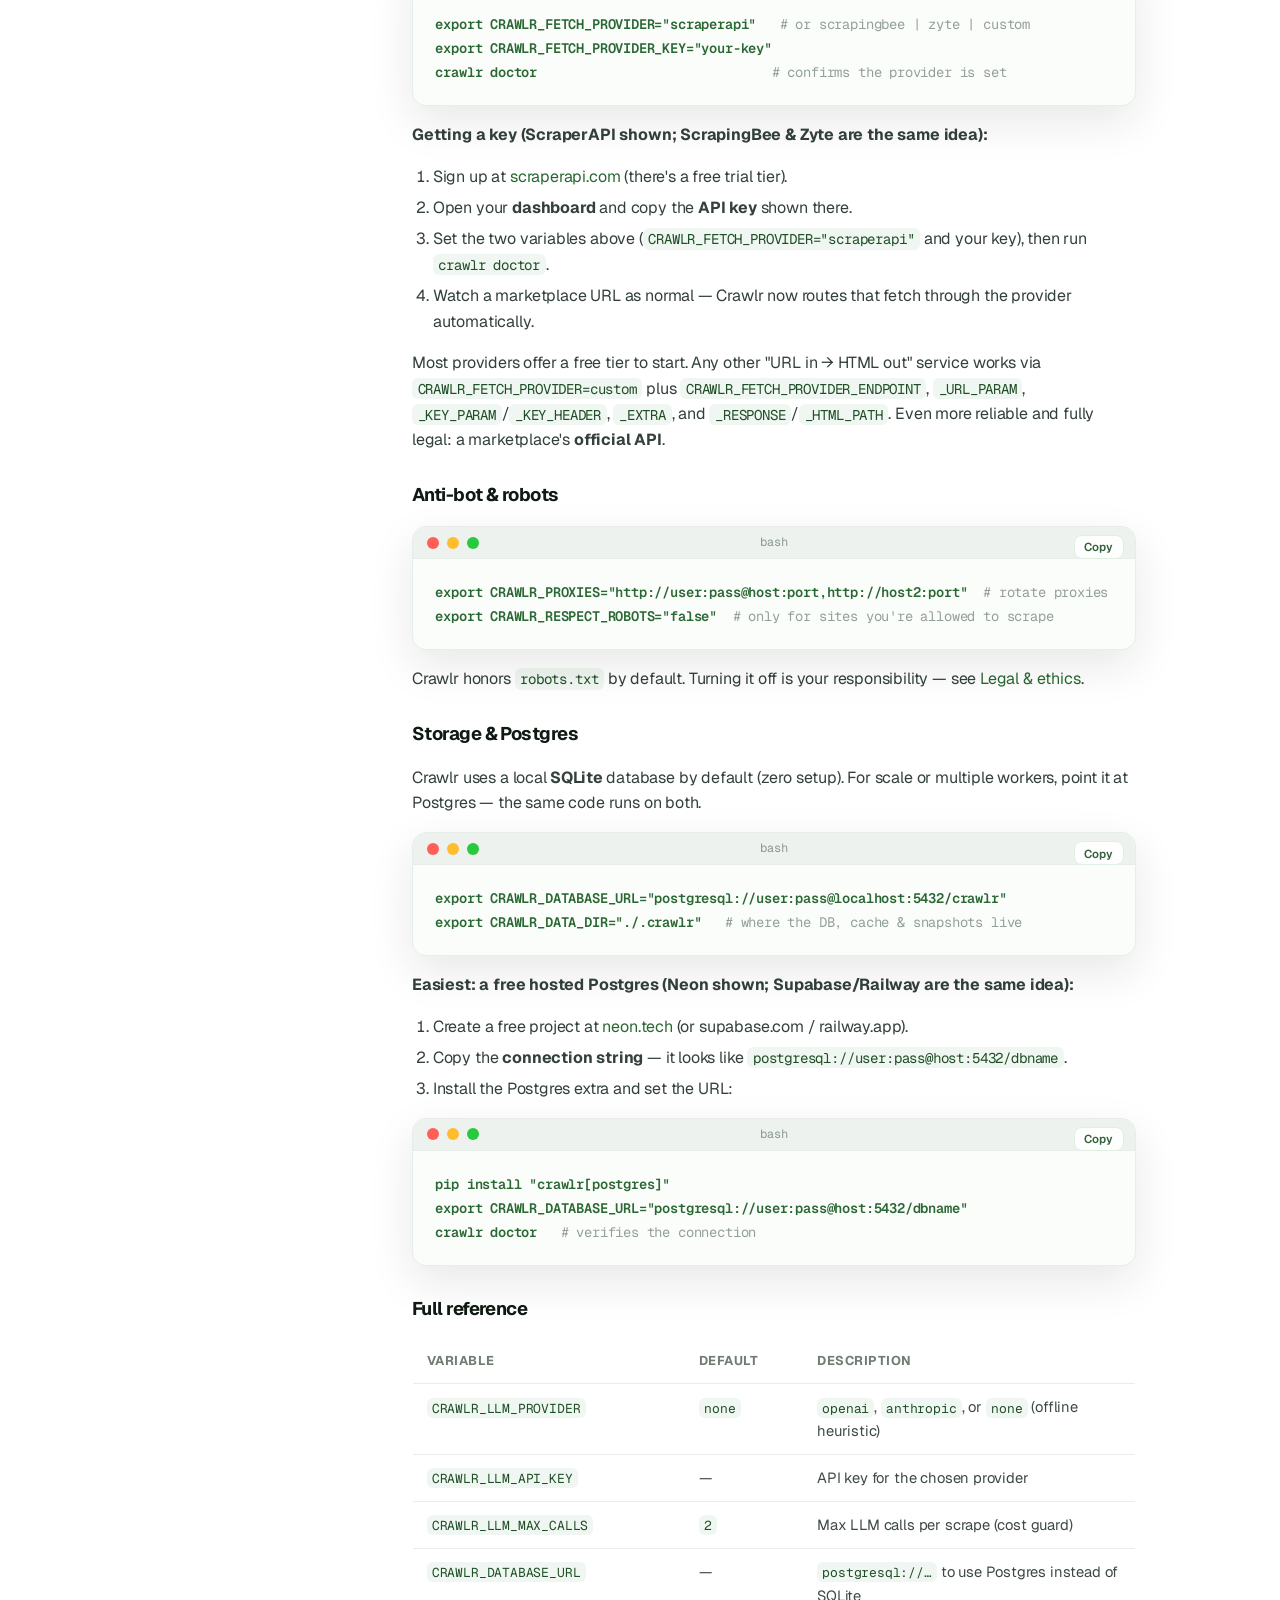
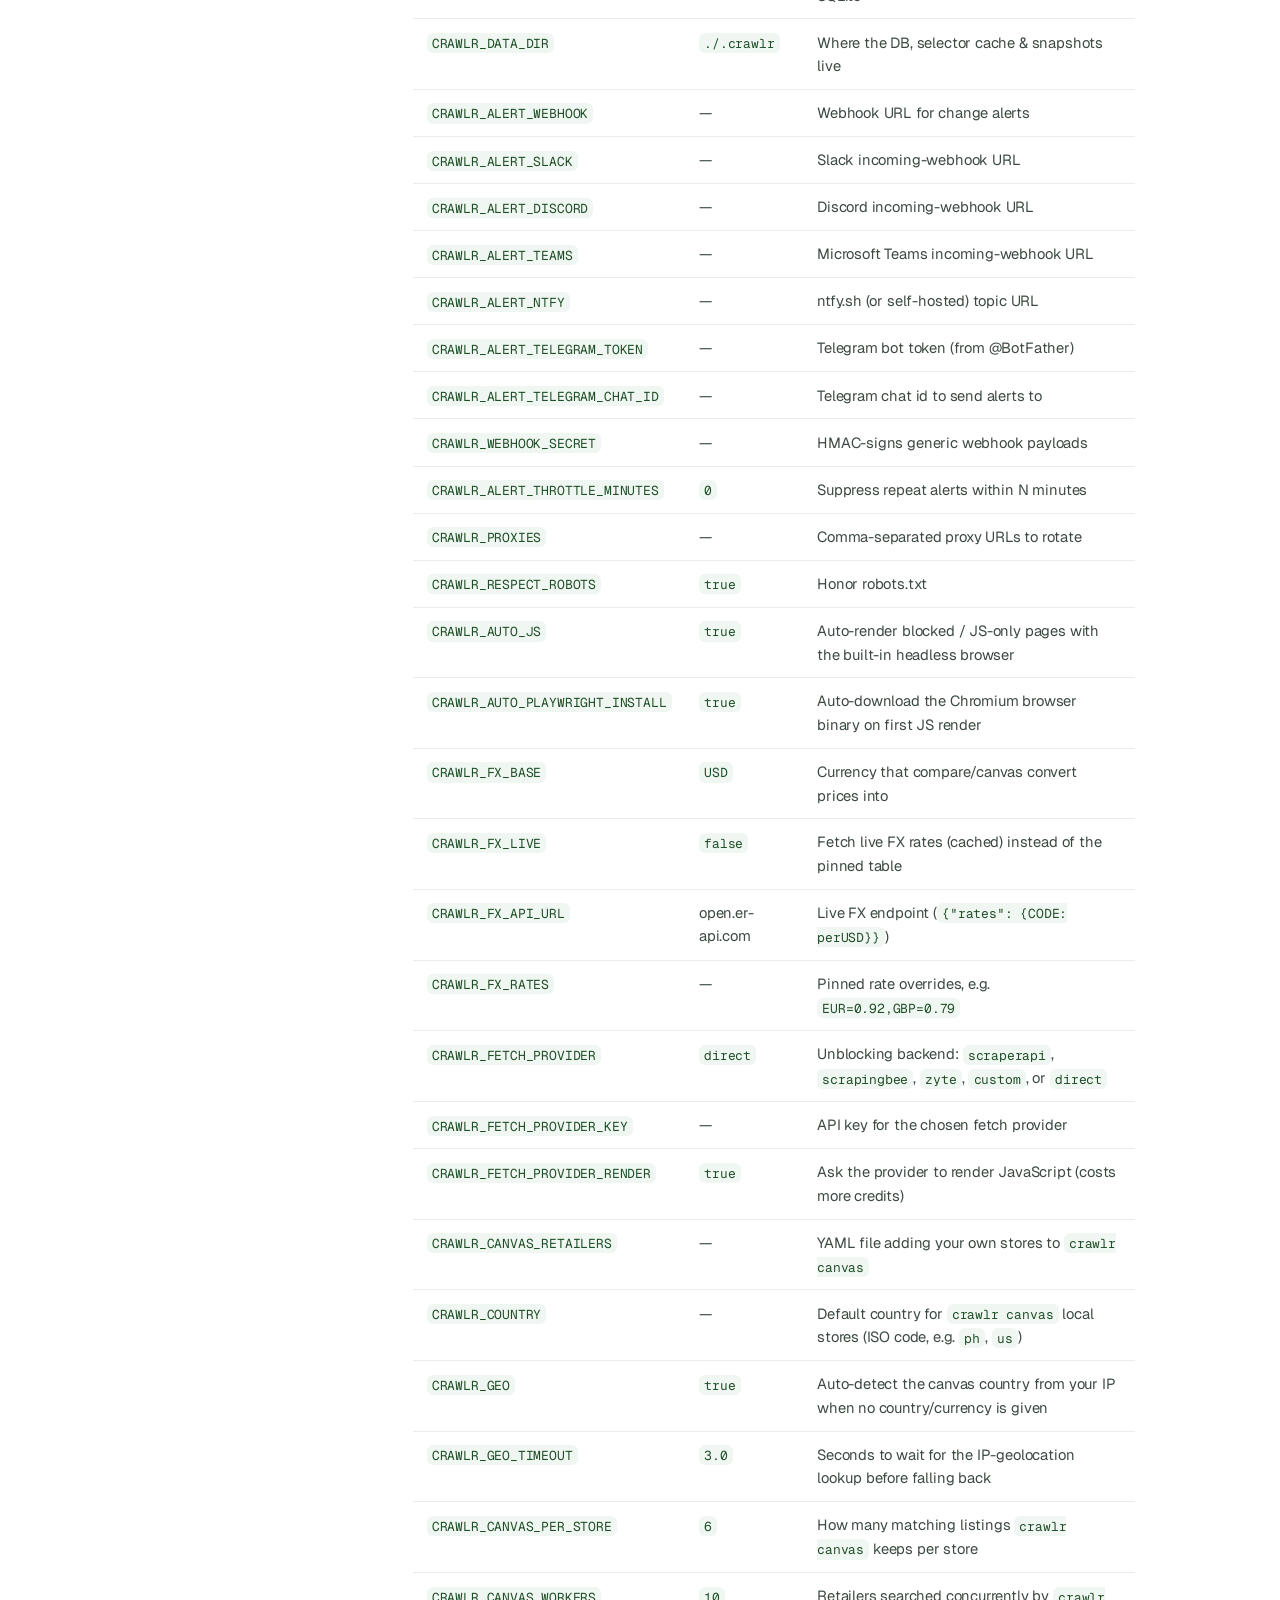
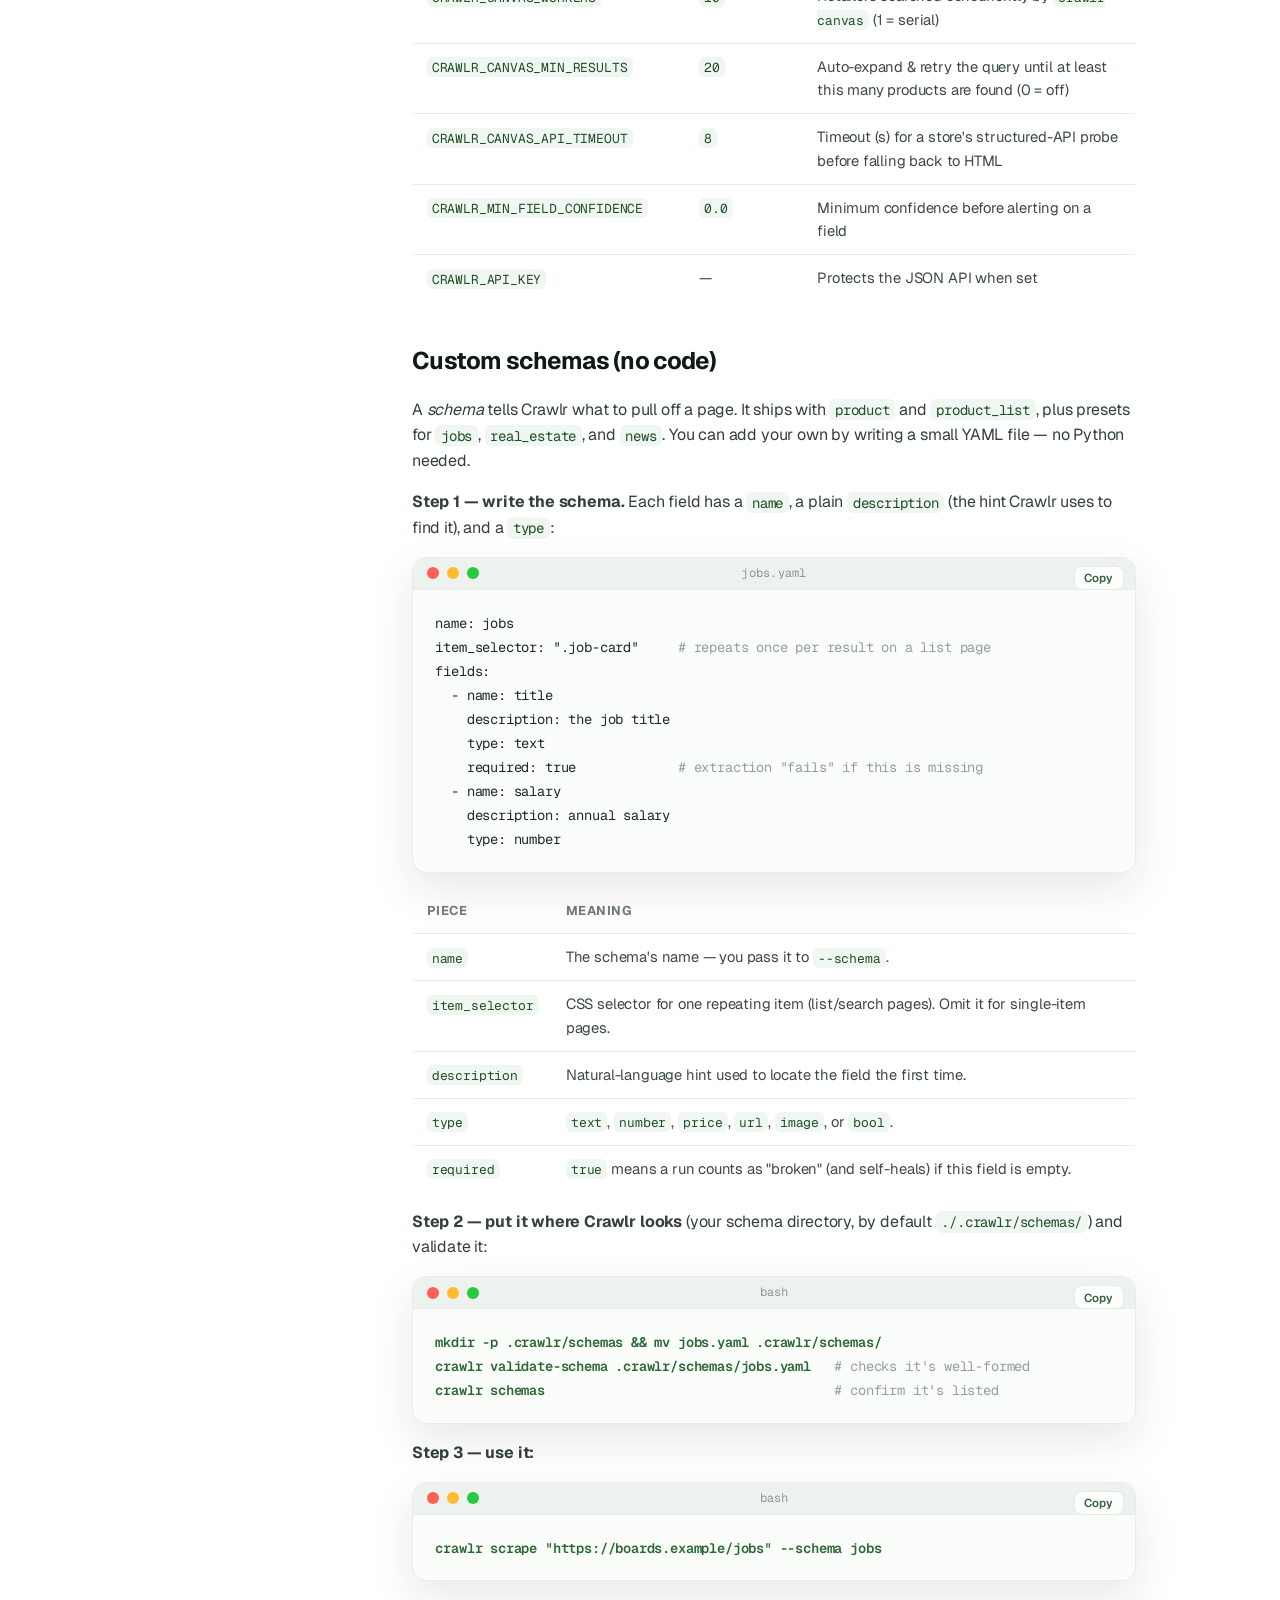
==== commit e4cc6179: "feat(canvas): shopping-aggregator upgrade (multi-strategy APIs, rich data, price intelligence); 0.6." ====
--- a/web/docs.html
+++ b/web/docs.html
@@ -20,7 +20,7 @@
       <a class="brand" href="index.html">
         <img src="logo.png" alt="Crawlr logo">
         <span class="word">crawlr</span>
-        <span class="ver">v0.5.1</span>
+        <span class="ver">v0.6.0</span>
       </a>
       <div class="nav-links">
         <a href="index.html">Home</a>
@@ -239,11 +239,25 @@
       <code>CRAWLR_CANVAS_PER_STORE</code>). Search-page chrome ("Results for …", bare query echoes)
       is filtered out for accuracy, and stores that block bots are listed with a hint to turn on a
       <a href="#config-provider">fetch provider</a>.</p>
-      <p><strong>Smart multi-strategy search.</strong> For big marketplaces, Crawlr queries the
-      store's own <strong>structured JSON search API</strong> first (the endpoints their apps use) —
-      so <strong>Lazada and Shopee return real products with prices for free</strong>, no fetch
-      provider needed. If an API is unavailable it falls back to scraping the HTML page, rendering
-      JavaScript automatically when needed.</p>
+      <p><strong>Behaves like a shopping aggregator, not a scraper.</strong> For each store, canvas
+      tries several strategies in order — the store's own <strong>structured JSON search API</strong>
+      first (Lazada's <code>?ajax=true</code>, Shopee's search API, plus generic <strong>Shopify</strong>
+      and <strong>WooCommerce</strong> Store APIs), then HTML scraping with automatic JS rendering. So
+      <strong>Lazada/Shopee and many smaller PH shops return real products with prices for free</strong>,
+      no fetch provider needed.</p>
+      <ul>
+        <li><strong>Many listings</strong> — up to <code>--per-store</code> per shop (default 6),
+        searched concurrently.</li>
+        <li><strong>Auto-expands the query</strong> when results are thin (plural/singular, drop
+        brand/model, no-space forms like <code>RTX 5070</code> → <code>RTX5070</code>) until it finds
+        enough (<code>CRAWLR_CANVAS_MIN_RESULTS</code>).</li>
+        <li><strong>Rich details</strong> — price, original price, discount %, rating, reviews, units
+        sold, official-store badge, image, stock.</li>
+        <li><strong>Price intelligence</strong> — lowest/highest/average/median and max savings.</li>
+        <li><strong>Sorting</strong> — <code>--sort price|price_high|rating|reviews|popular|discount|match</code>.</li>
+      </ul>
+      <div class="terminal"><div class="terminal-bar"><span class="tdot r"></span><span class="tdot y"></span><span class="tdot g"></span><span class="tterm">bash</span></div><pre><span class="p">crawlr canvas "mechanical keyboard" --per-store 8 --sort discount</span>  <span class="c"># biggest deals first</span>
+<span class="p">crawlr canvas "rtx 5070" --sort popular</span>                          <span class="c"># best-selling first</span></pre></div>
       <p><strong>Note:</strong> the toughest marketplaces (Amazon, or Shopee from a datacenter/VPN IP)
       may still block automated requests — Crawlr says so explicitly, and a
       <a href="#config-provider">fetch provider</a> is the most reliable fallback.</p>
@@ -442,8 +456,10 @@
           <tr><td><code>CRAWLR_COUNTRY</code></td><td>—</td><td>Default country for <code>crawlr canvas</code> local stores (ISO code, e.g. <code>ph</code>, <code>us</code>)</td></tr>
           <tr><td><code>CRAWLR_GEO</code></td><td><code>true</code></td><td>Auto-detect the canvas country from your IP when no country/currency is given</td></tr>
           <tr><td><code>CRAWLR_GEO_TIMEOUT</code></td><td><code>3.0</code></td><td>Seconds to wait for the IP-geolocation lookup before falling back</td></tr>
-          <tr><td><code>CRAWLR_CANVAS_PER_STORE</code></td><td><code>3</code></td><td>How many matching listings <code>crawlr canvas</code> keeps per store</td></tr>
-          <tr><td><code>CRAWLR_CANVAS_WORKERS</code></td><td><code>6</code></td><td>Retailers searched concurrently by <code>crawlr canvas</code> (1 = serial)</td></tr>
+          <tr><td><code>CRAWLR_CANVAS_PER_STORE</code></td><td><code>6</code></td><td>How many matching listings <code>crawlr canvas</code> keeps per store</td></tr>
+          <tr><td><code>CRAWLR_CANVAS_WORKERS</code></td><td><code>10</code></td><td>Retailers searched concurrently by <code>crawlr canvas</code> (1 = serial)</td></tr>
+          <tr><td><code>CRAWLR_CANVAS_MIN_RESULTS</code></td><td><code>20</code></td><td>Auto-expand &amp; retry the query until at least this many products are found (0 = off)</td></tr>
+          <tr><td><code>CRAWLR_CANVAS_API_TIMEOUT</code></td><td><code>8</code></td><td>Timeout (s) for a store's structured-API probe before falling back to HTML</td></tr>
           <tr><td><code>CRAWLR_MIN_FIELD_CONFIDENCE</code></td><td><code>0.0</code></td><td>Minimum confidence before alerting on a field</td></tr>
           <tr><td><code>CRAWLR_API_KEY</code></td><td>—</td><td>Protects the JSON API when set</td></tr>
         </tbody>
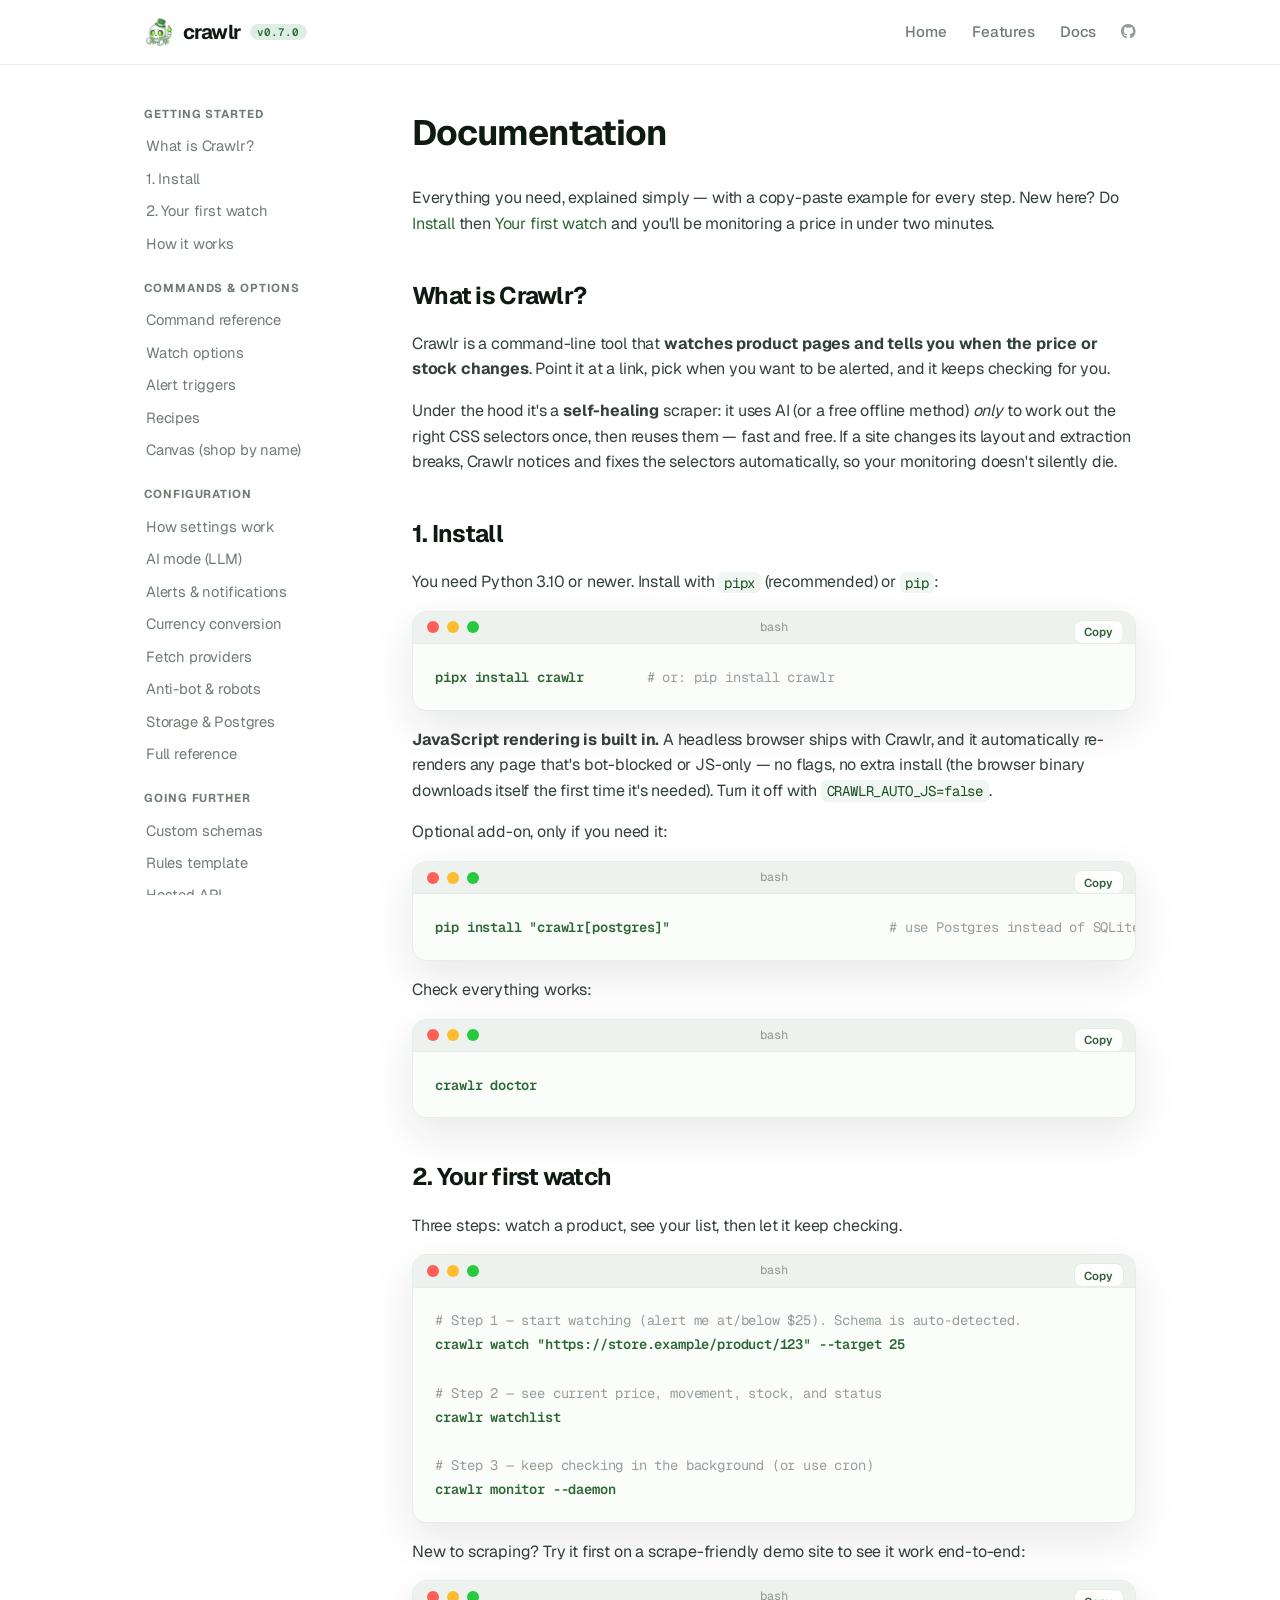
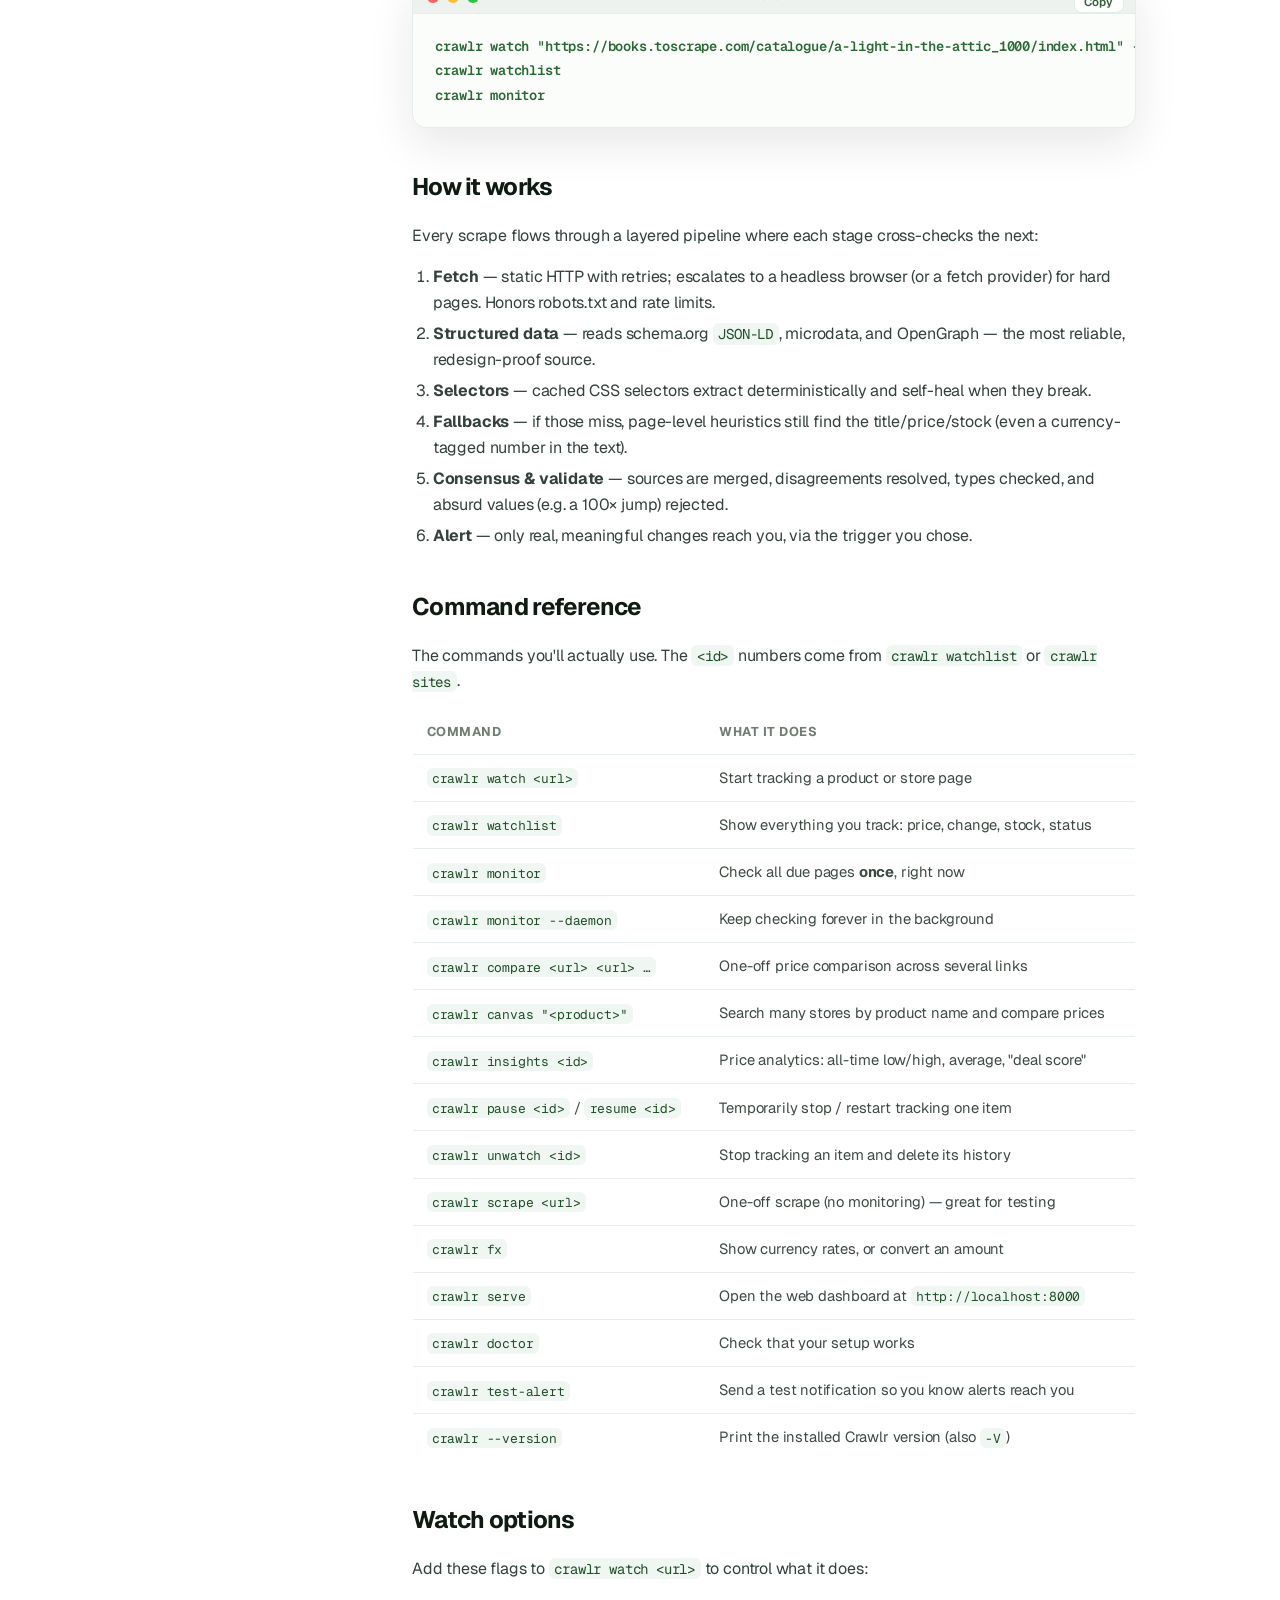
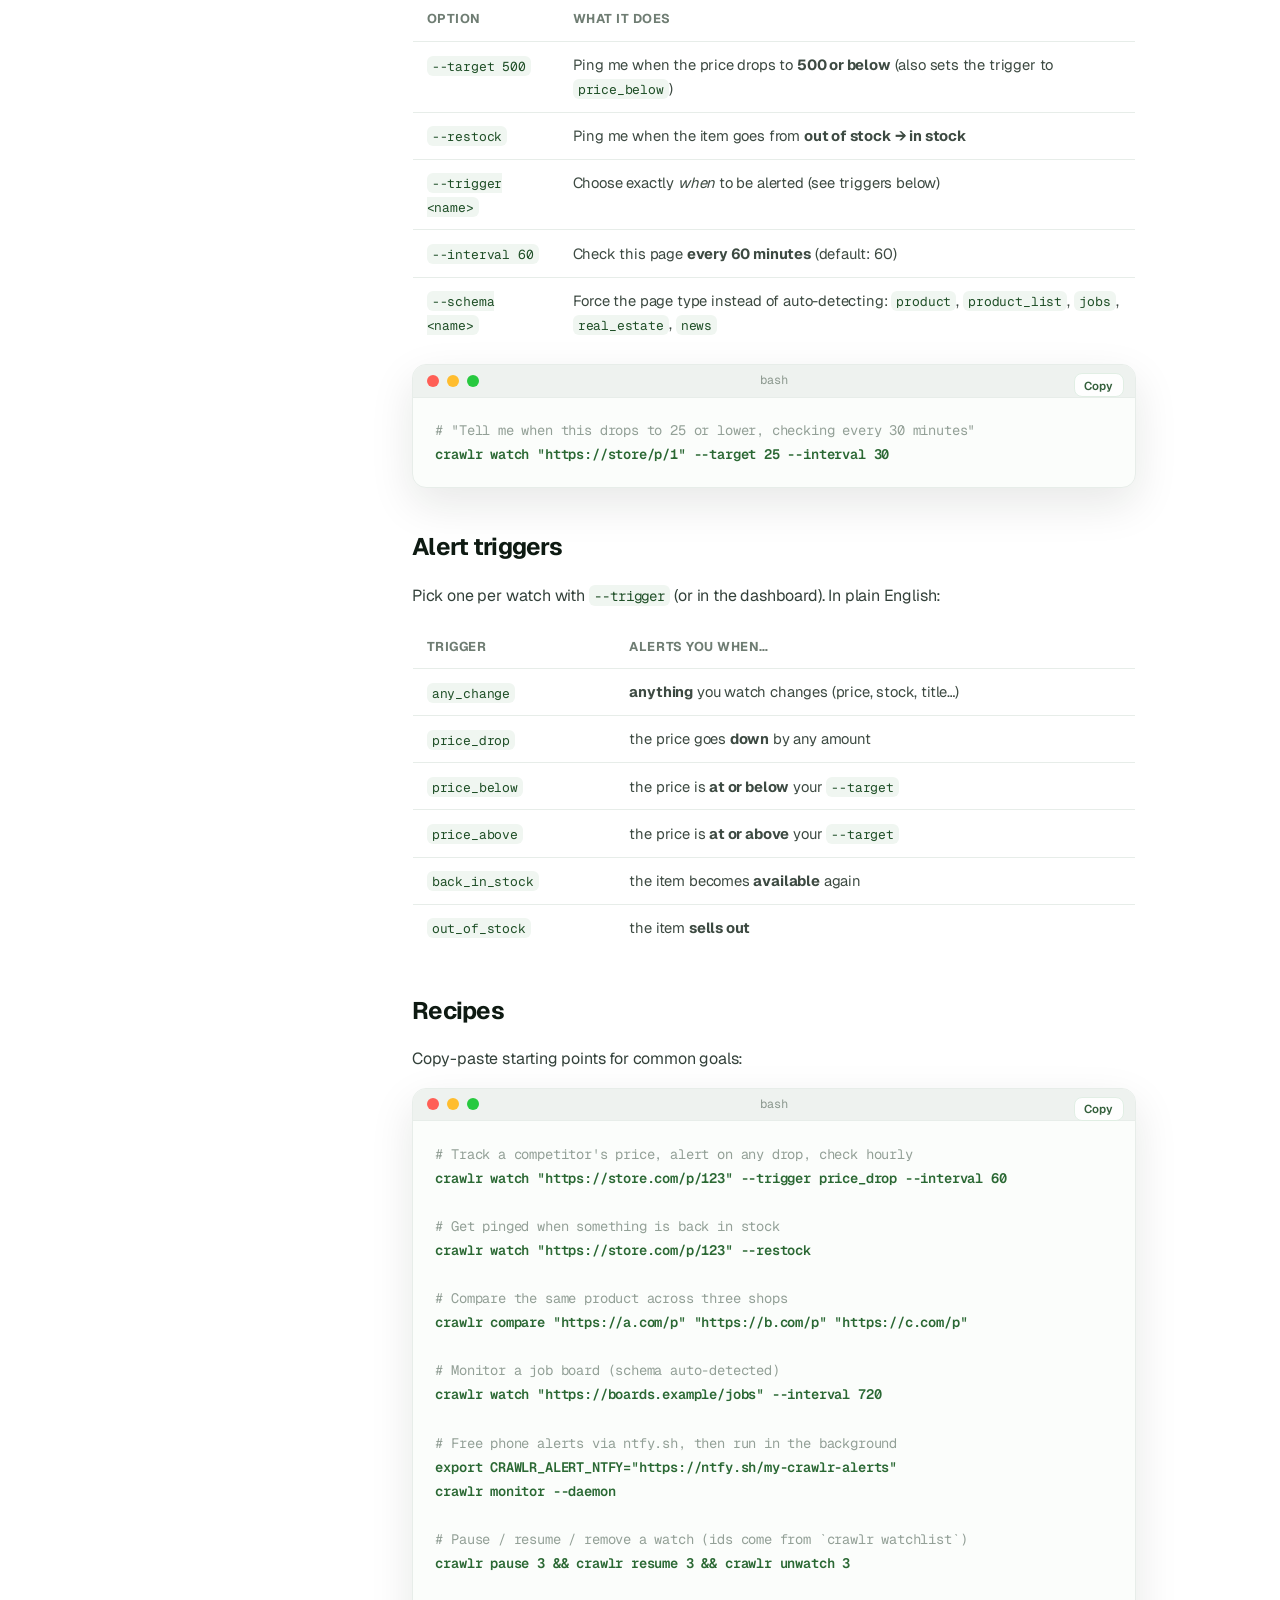
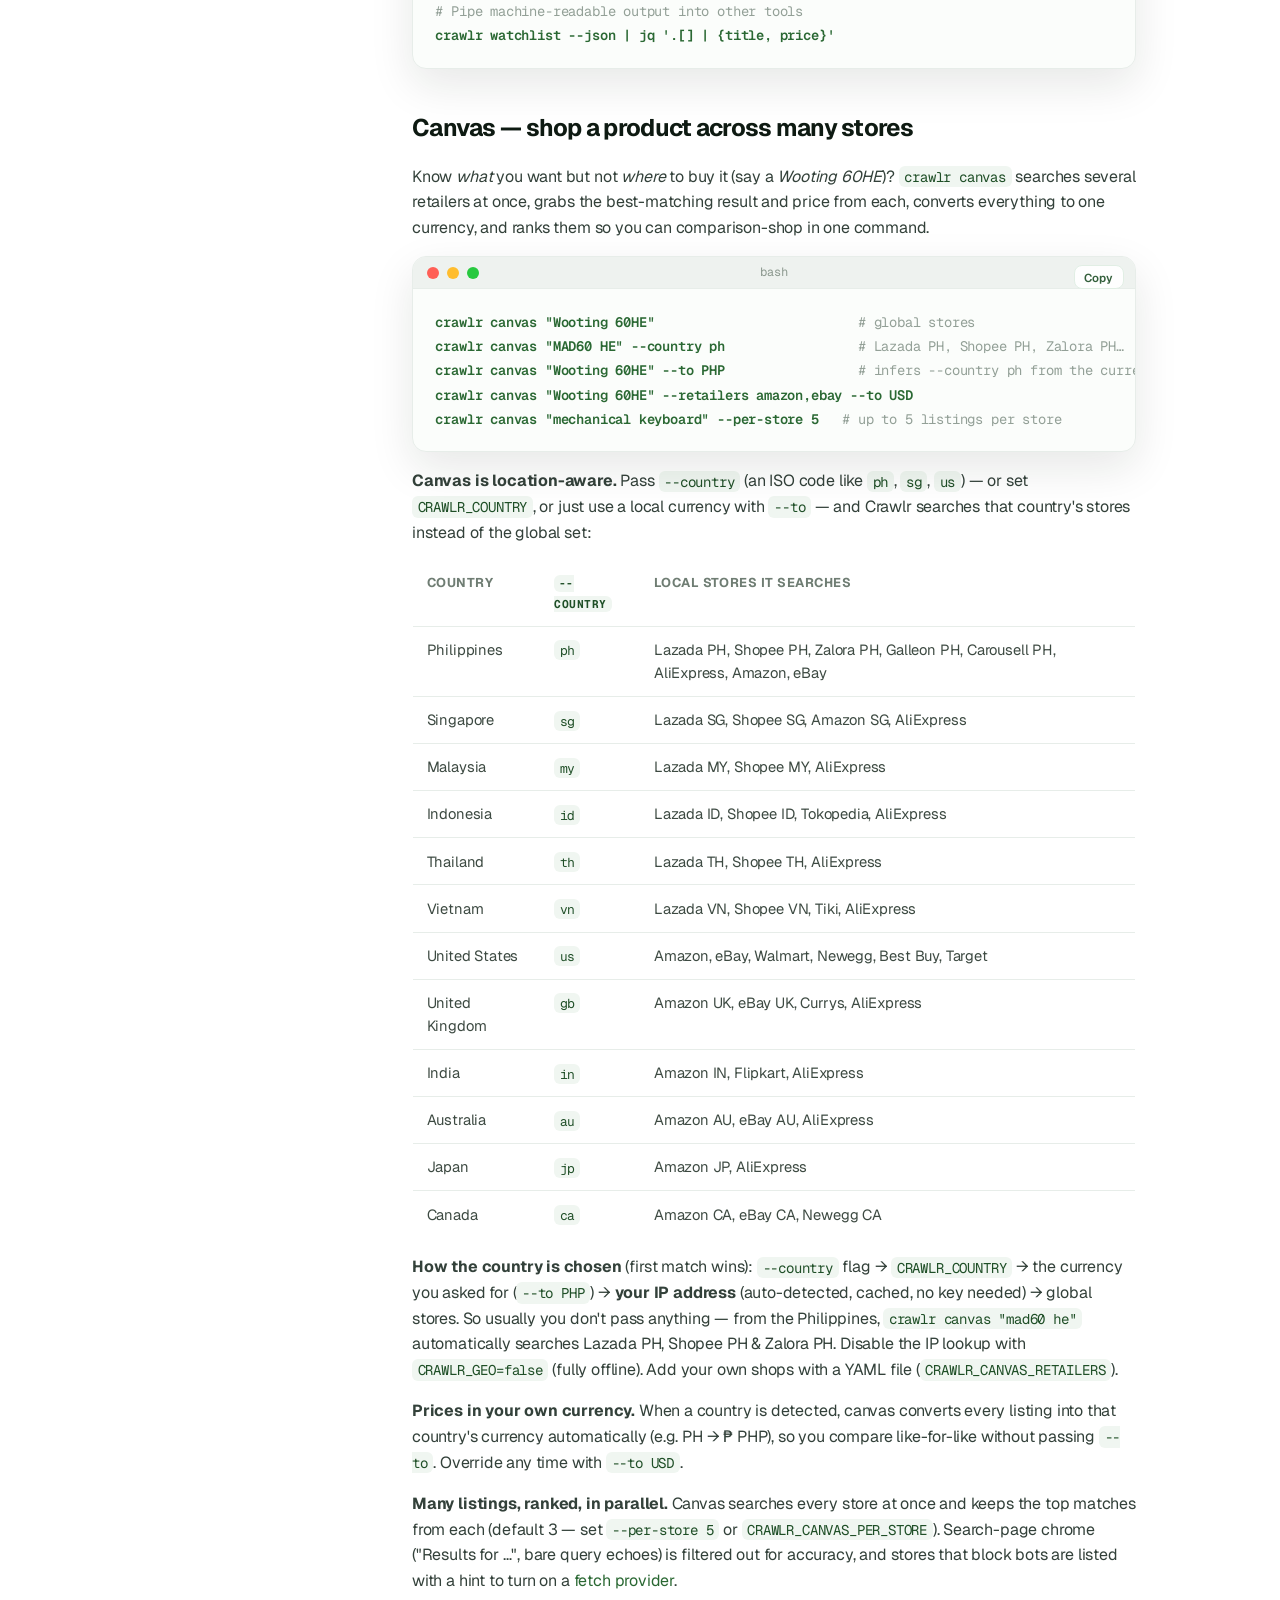
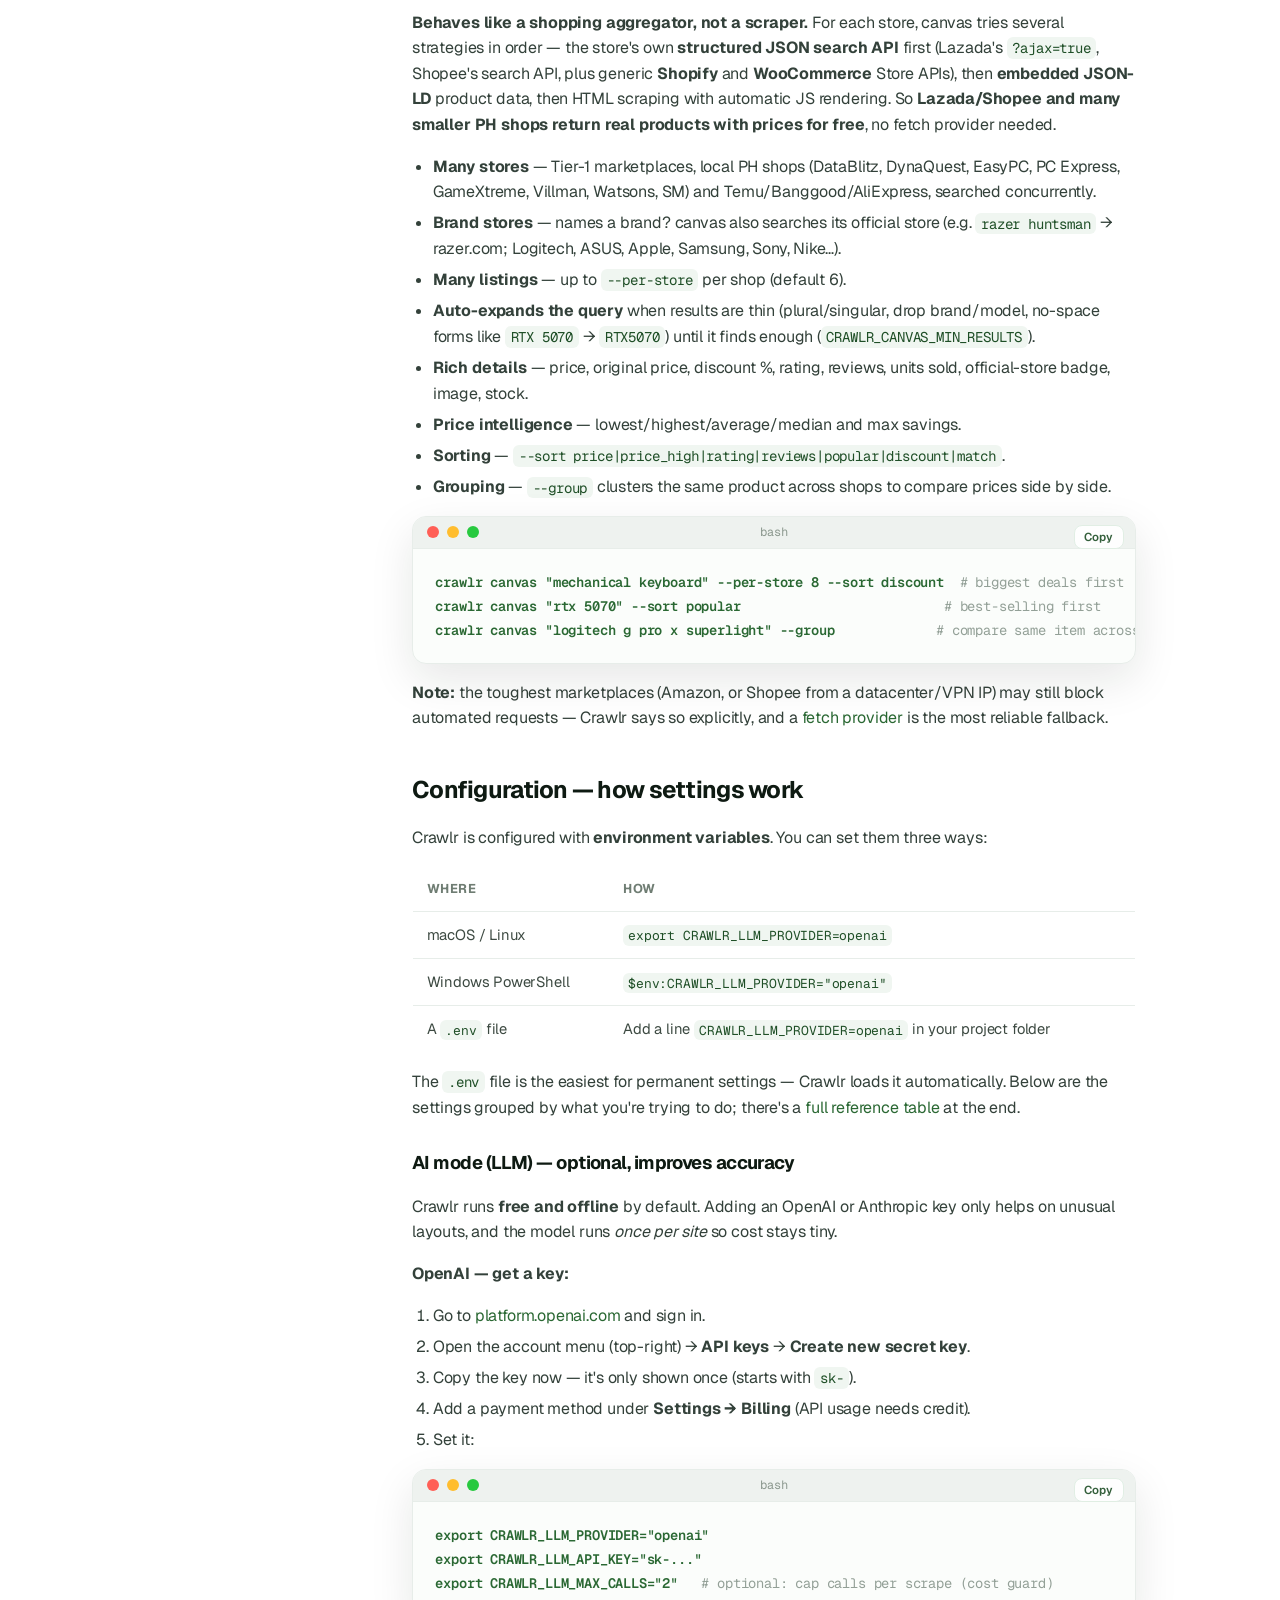
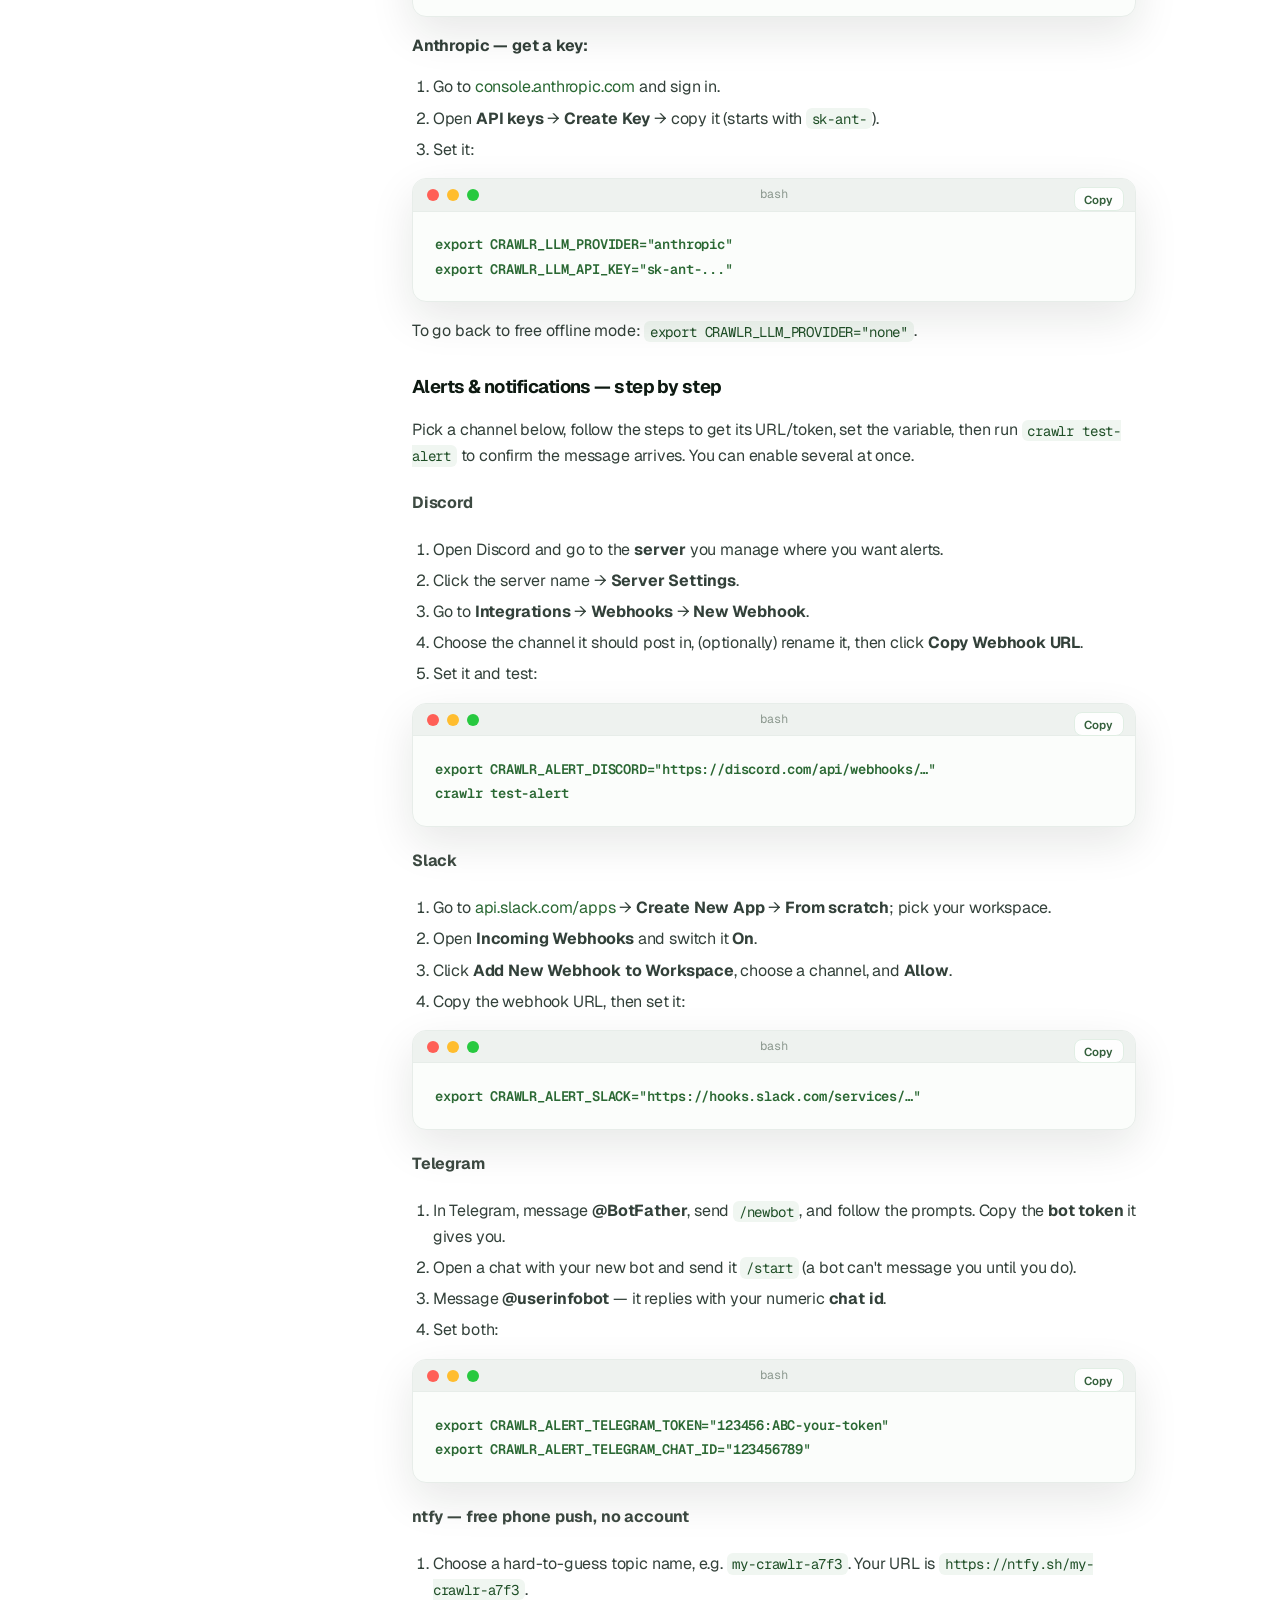
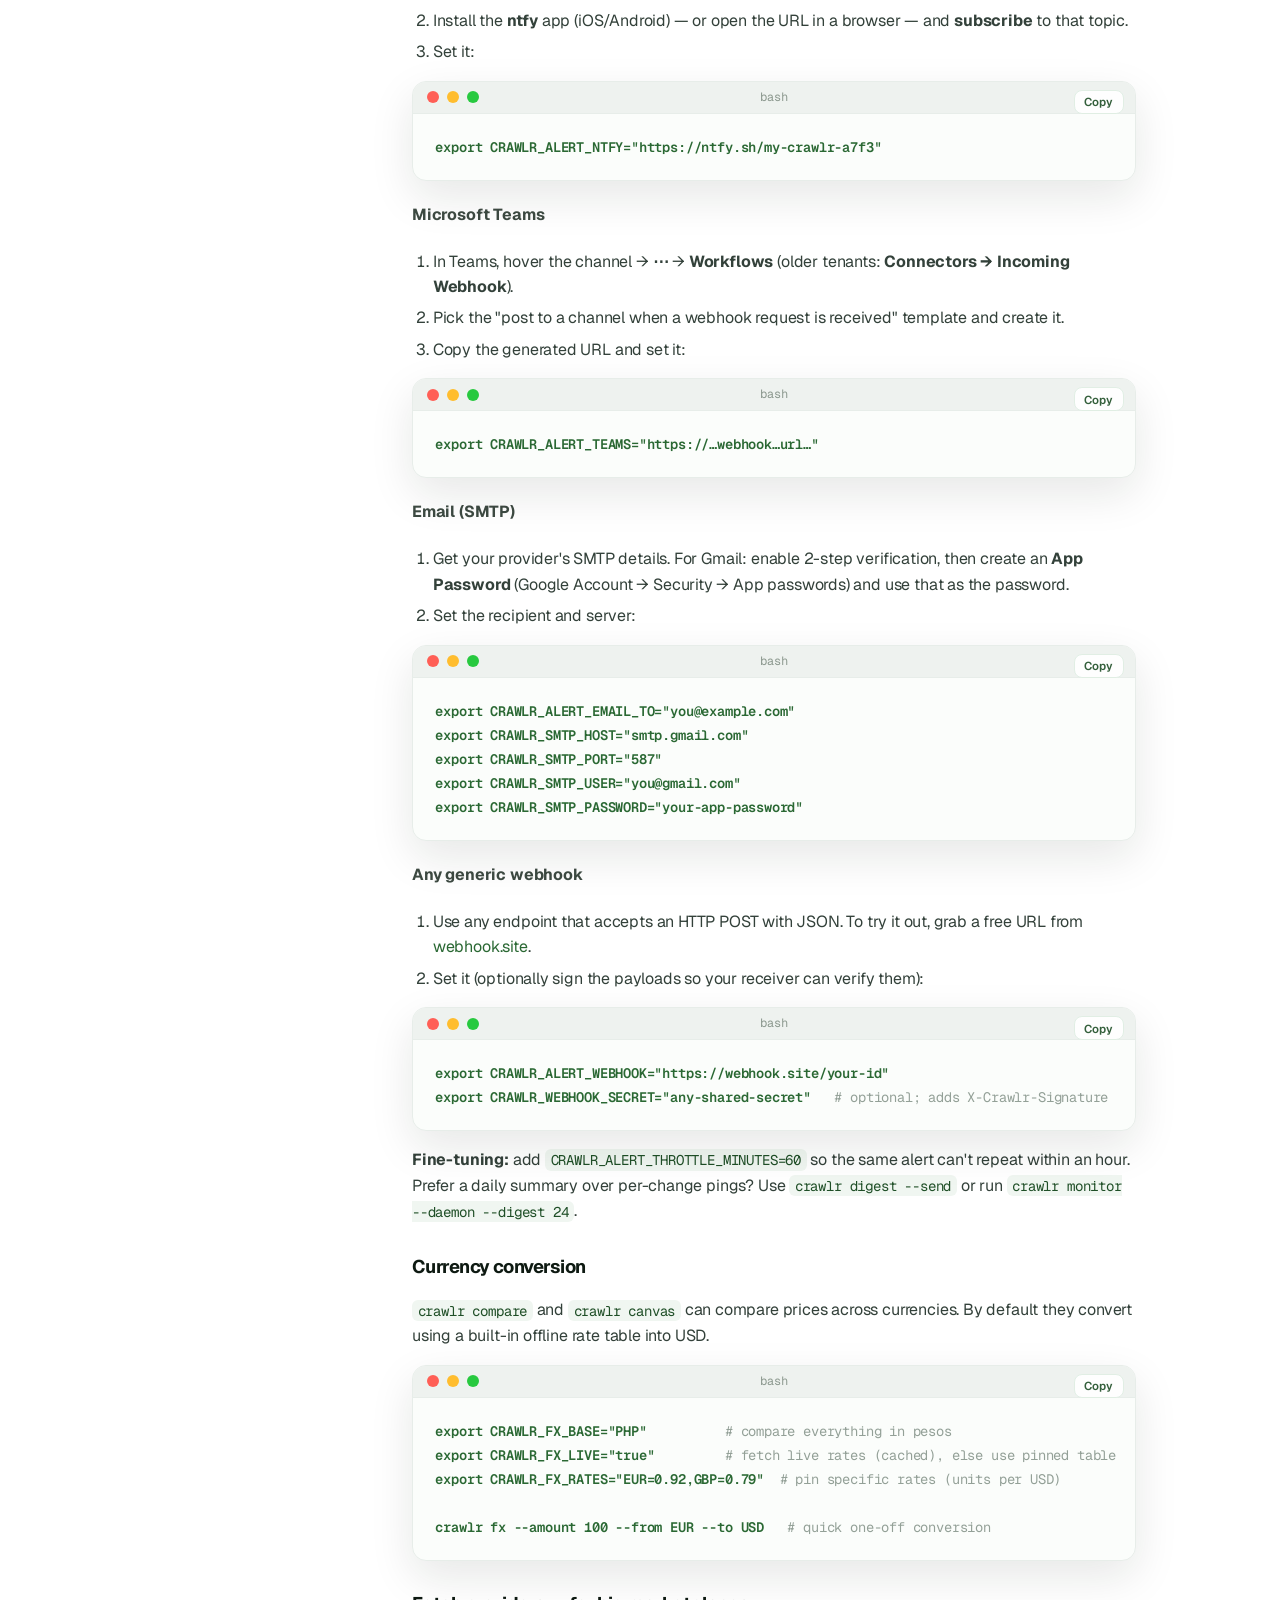
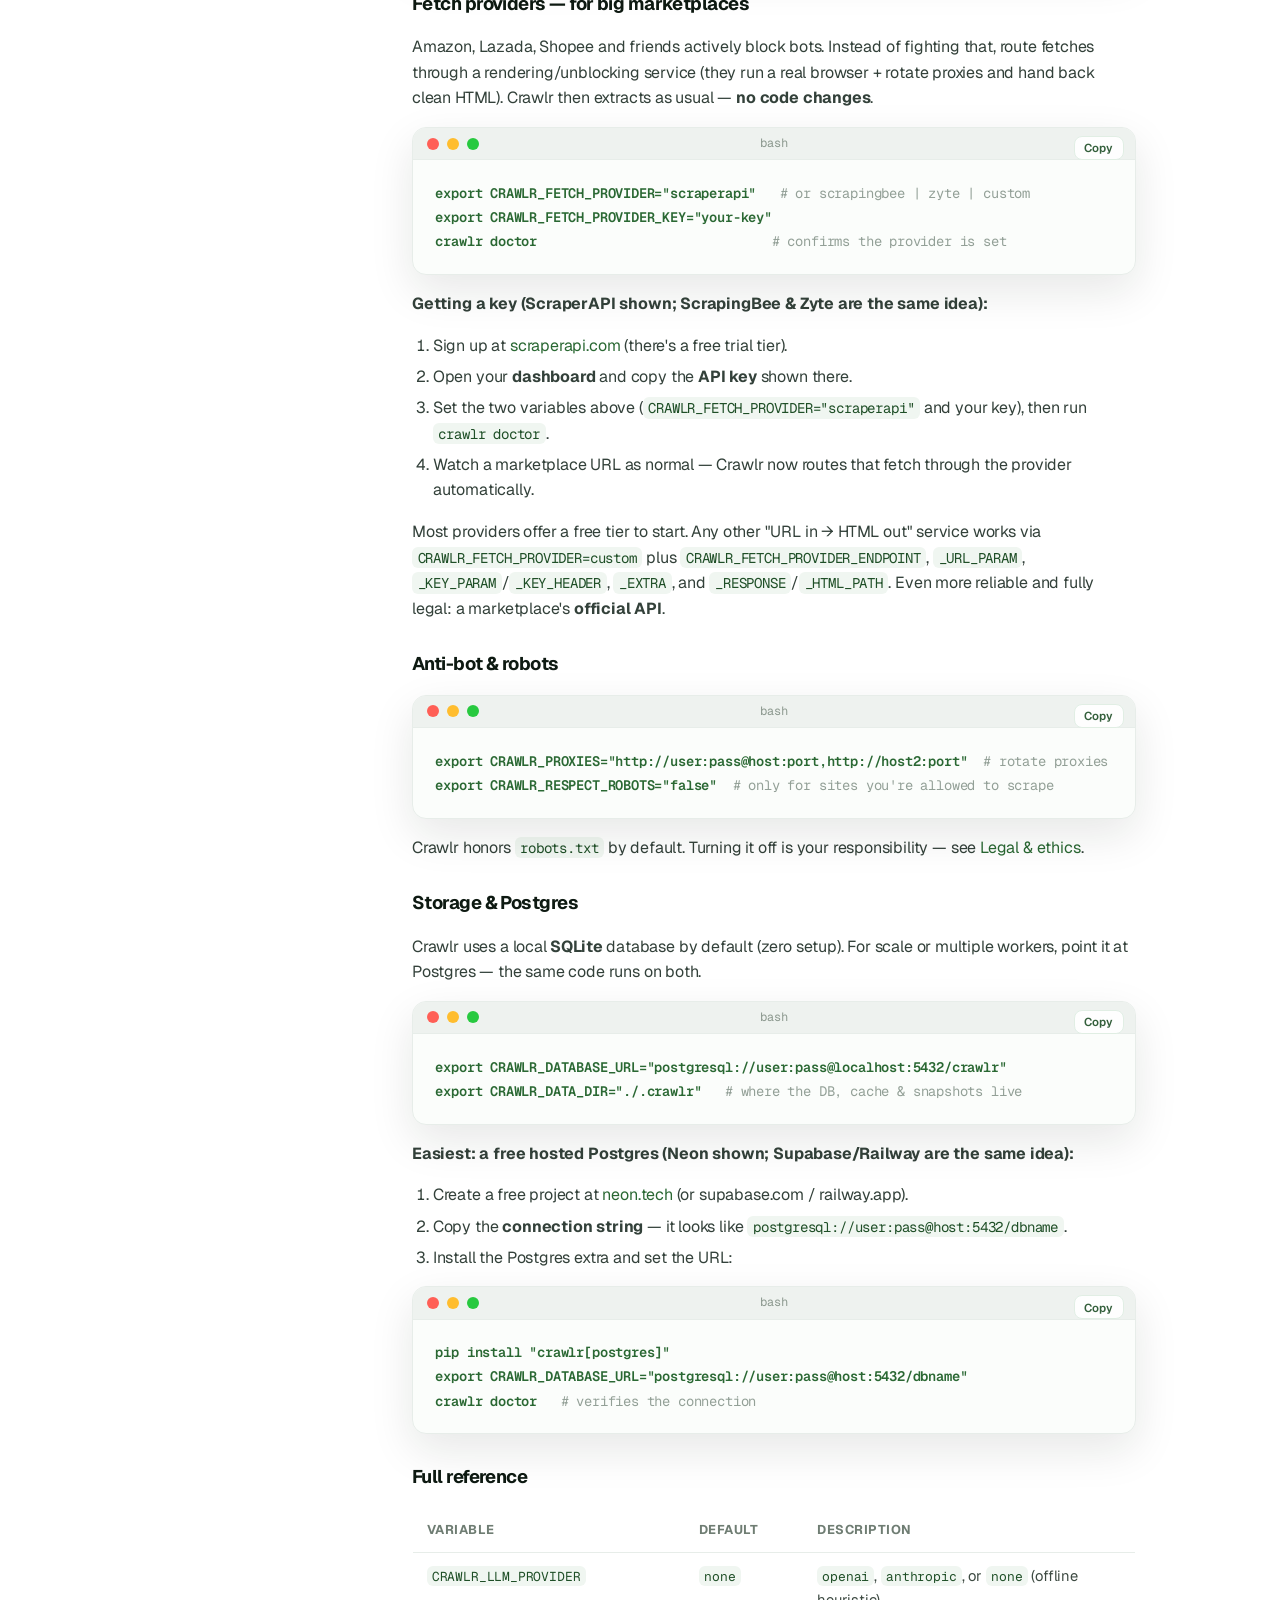
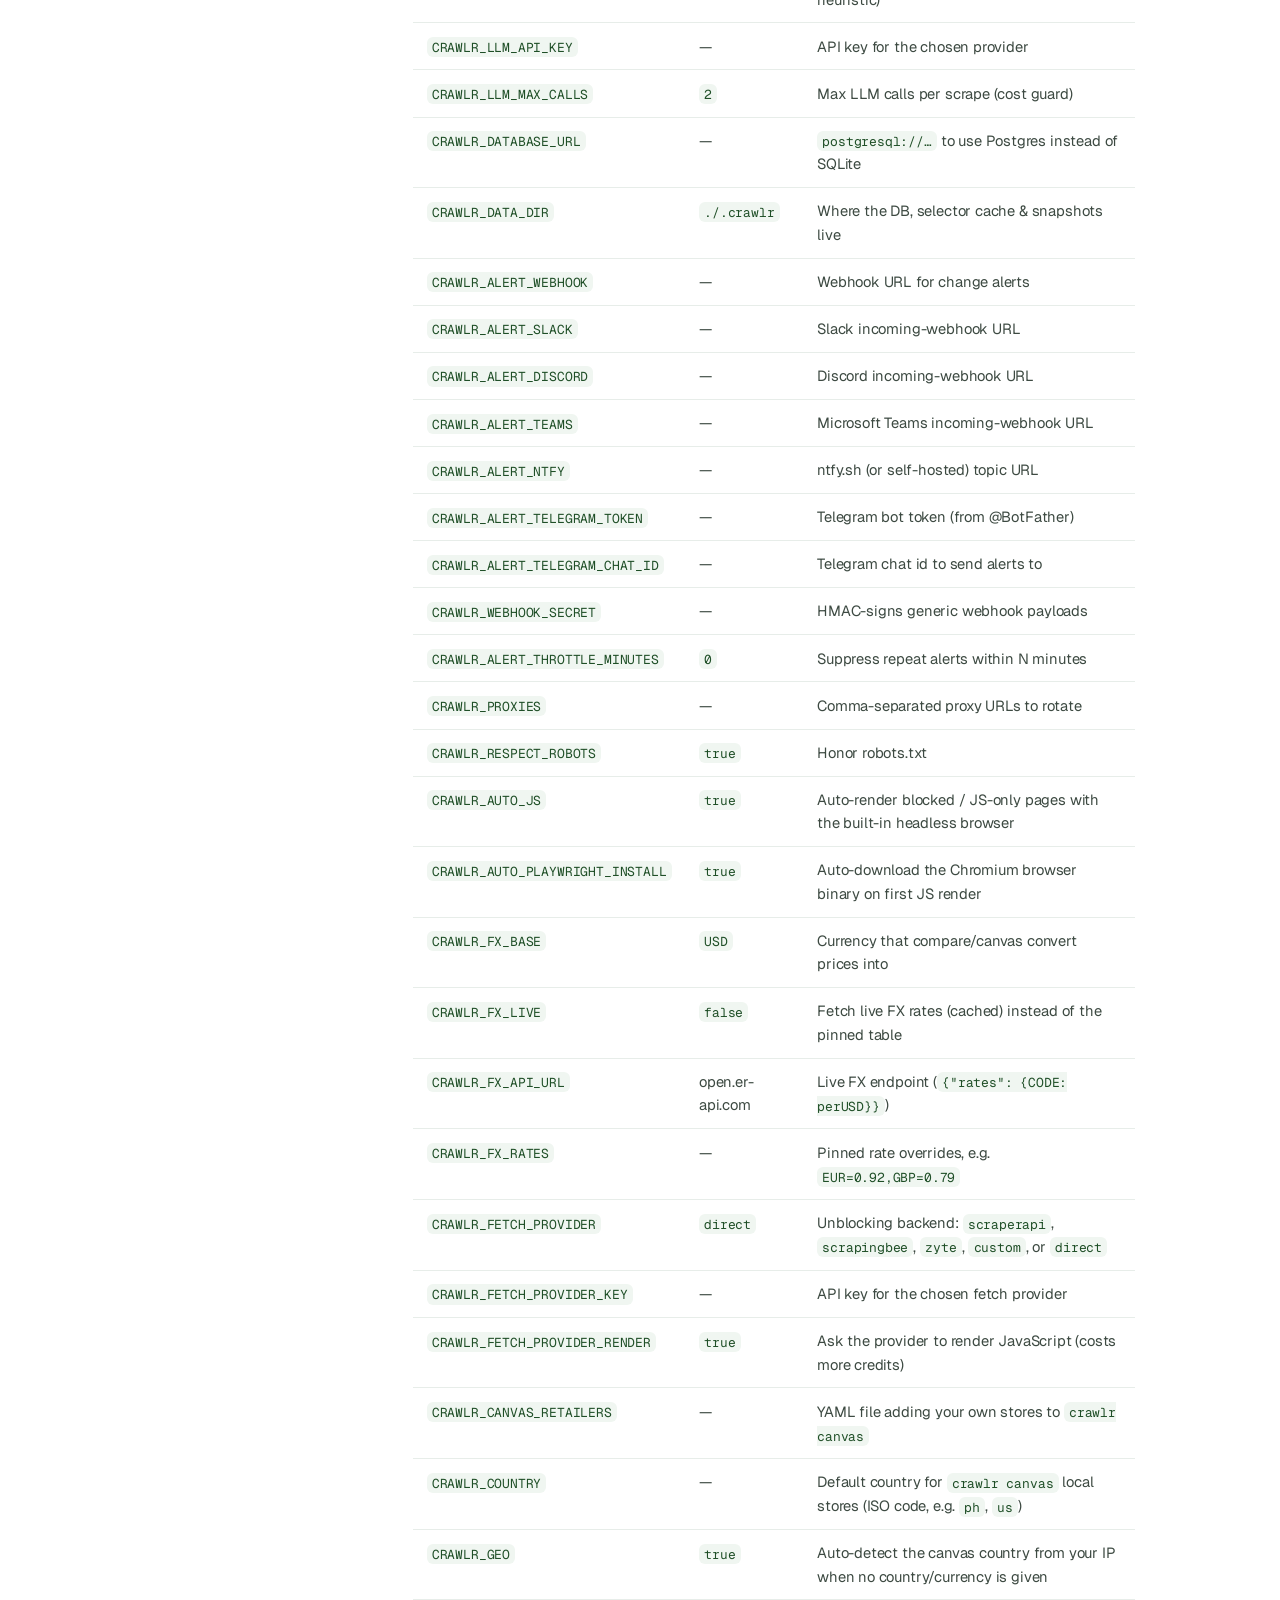
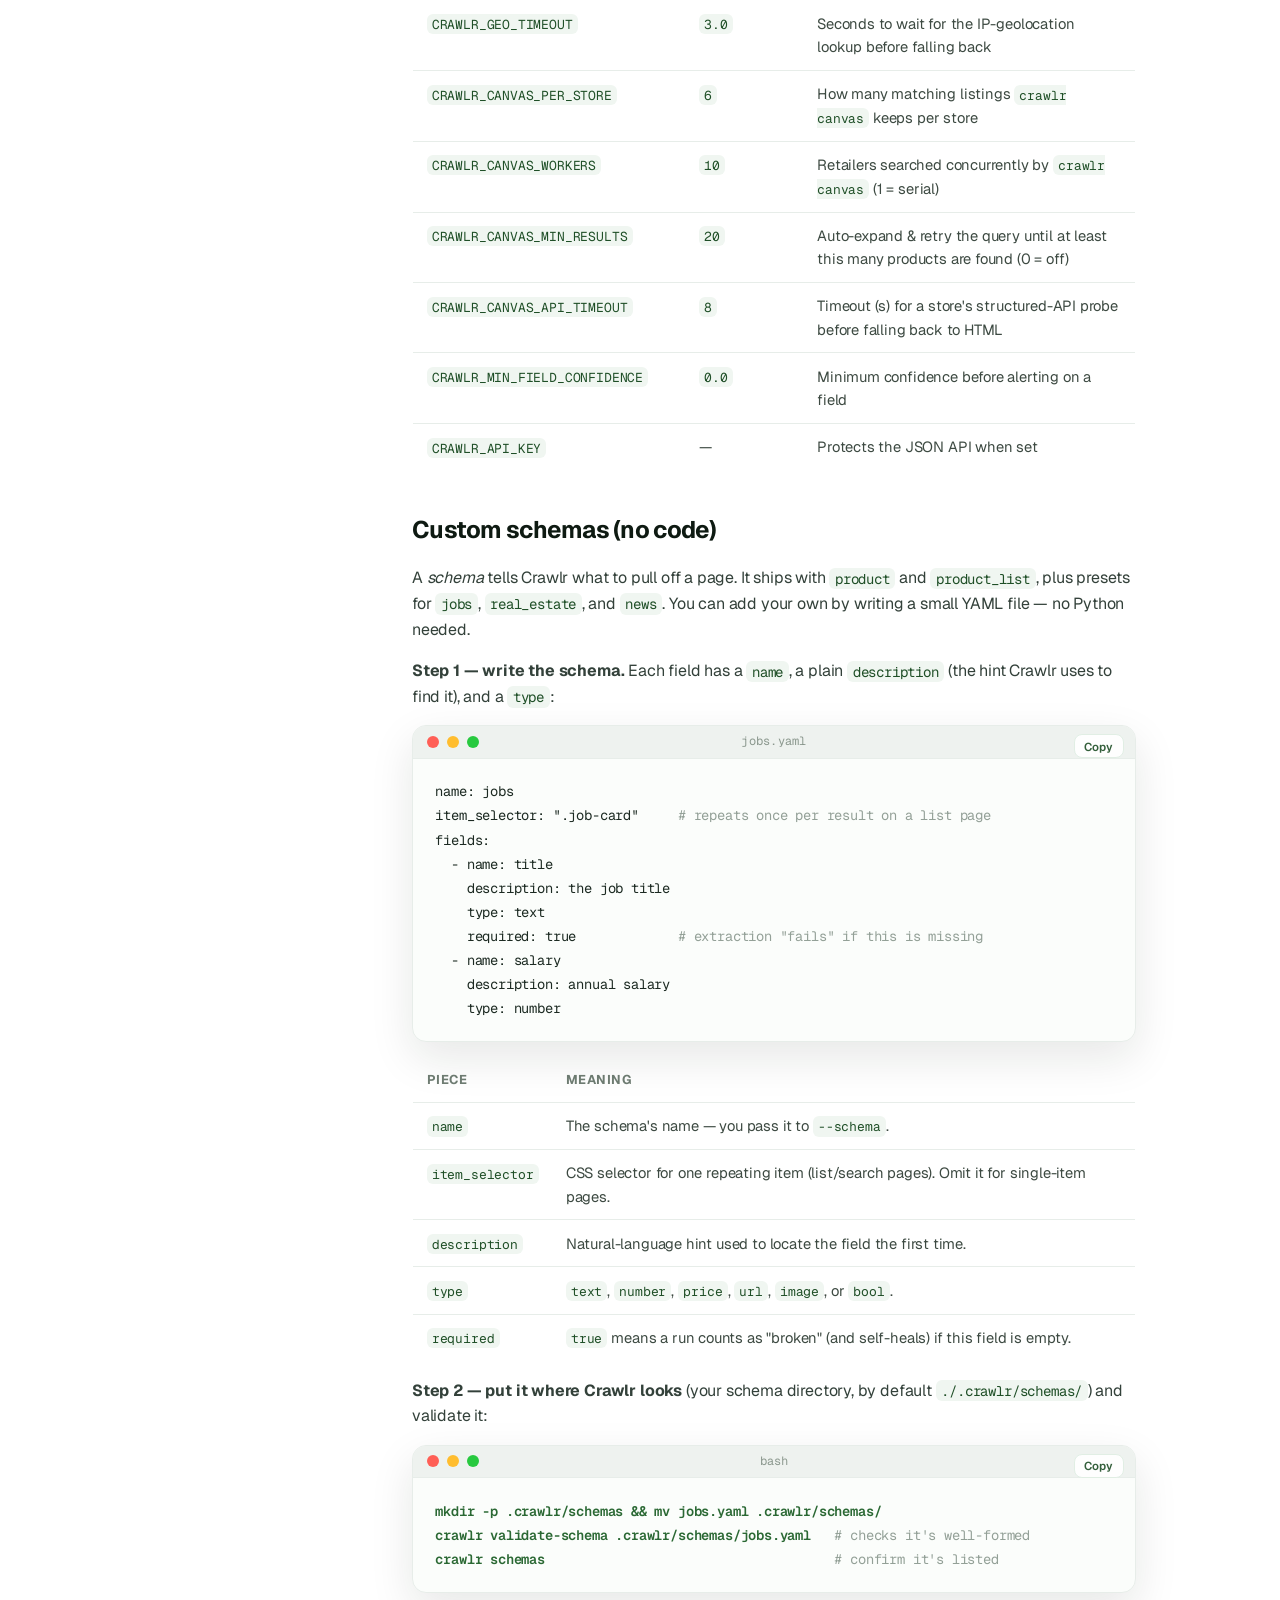
==== commit 532044dd: "feat(canvas): JSON-LD extraction, more stores, brand-site search, product grouping; 0.7.0 - embedded" ====
--- a/web/docs.html
+++ b/web/docs.html
@@ -20,7 +20,7 @@
       <a class="brand" href="index.html">
         <img src="logo.png" alt="Crawlr logo">
         <span class="word">crawlr</span>
-        <span class="ver">v0.6.0</span>
+        <span class="ver">v0.7.0</span>
       </a>
       <div class="nav-links">
         <a href="index.html">Home</a>
@@ -242,12 +242,16 @@
       <p><strong>Behaves like a shopping aggregator, not a scraper.</strong> For each store, canvas
       tries several strategies in order — the store's own <strong>structured JSON search API</strong>
       first (Lazada's <code>?ajax=true</code>, Shopee's search API, plus generic <strong>Shopify</strong>
-      and <strong>WooCommerce</strong> Store APIs), then HTML scraping with automatic JS rendering. So
-      <strong>Lazada/Shopee and many smaller PH shops return real products with prices for free</strong>,
-      no fetch provider needed.</p>
+      and <strong>WooCommerce</strong> Store APIs), then <strong>embedded JSON-LD</strong> product data,
+      then HTML scraping with automatic JS rendering. So <strong>Lazada/Shopee and many smaller PH
+      shops return real products with prices for free</strong>, no fetch provider needed.</p>
       <ul>
-        <li><strong>Many listings</strong> — up to <code>--per-store</code> per shop (default 6),
-        searched concurrently.</li>
+        <li><strong>Many stores</strong> — Tier-1 marketplaces, local PH shops (DataBlitz, DynaQuest,
+        EasyPC, PC Express, GameXtreme, Villman, Watsons, SM) and Temu/Banggood/AliExpress, searched
+        concurrently.</li>
+        <li><strong>Brand stores</strong> — names a brand? canvas also searches its official store
+        (e.g. <code>razer huntsman</code> → razer.com; Logitech, ASUS, Apple, Samsung, Sony, Nike…).</li>
+        <li><strong>Many listings</strong> — up to <code>--per-store</code> per shop (default 6).</li>
         <li><strong>Auto-expands the query</strong> when results are thin (plural/singular, drop
         brand/model, no-space forms like <code>RTX 5070</code> → <code>RTX5070</code>) until it finds
         enough (<code>CRAWLR_CANVAS_MIN_RESULTS</code>).</li>
@@ -255,9 +259,12 @@
         sold, official-store badge, image, stock.</li>
         <li><strong>Price intelligence</strong> — lowest/highest/average/median and max savings.</li>
         <li><strong>Sorting</strong> — <code>--sort price|price_high|rating|reviews|popular|discount|match</code>.</li>
+        <li><strong>Grouping</strong> — <code>--group</code> clusters the same product across shops to
+        compare prices side by side.</li>
       </ul>
       <div class="terminal"><div class="terminal-bar"><span class="tdot r"></span><span class="tdot y"></span><span class="tdot g"></span><span class="tterm">bash</span></div><pre><span class="p">crawlr canvas "mechanical keyboard" --per-store 8 --sort discount</span>  <span class="c"># biggest deals first</span>
-<span class="p">crawlr canvas "rtx 5070" --sort popular</span>                          <span class="c"># best-selling first</span></pre></div>
+<span class="p">crawlr canvas "rtx 5070" --sort popular</span>                          <span class="c"># best-selling first</span>
+<span class="p">crawlr canvas "logitech g pro x superlight" --group</span>             <span class="c"># compare same item across shops</span></pre></div>
       <p><strong>Note:</strong> the toughest marketplaces (Amazon, or Shopee from a datacenter/VPN IP)
       may still block automated requests — Crawlr says so explicitly, and a
       <a href="#config-provider">fetch provider</a> is the most reliable fallback.</p>
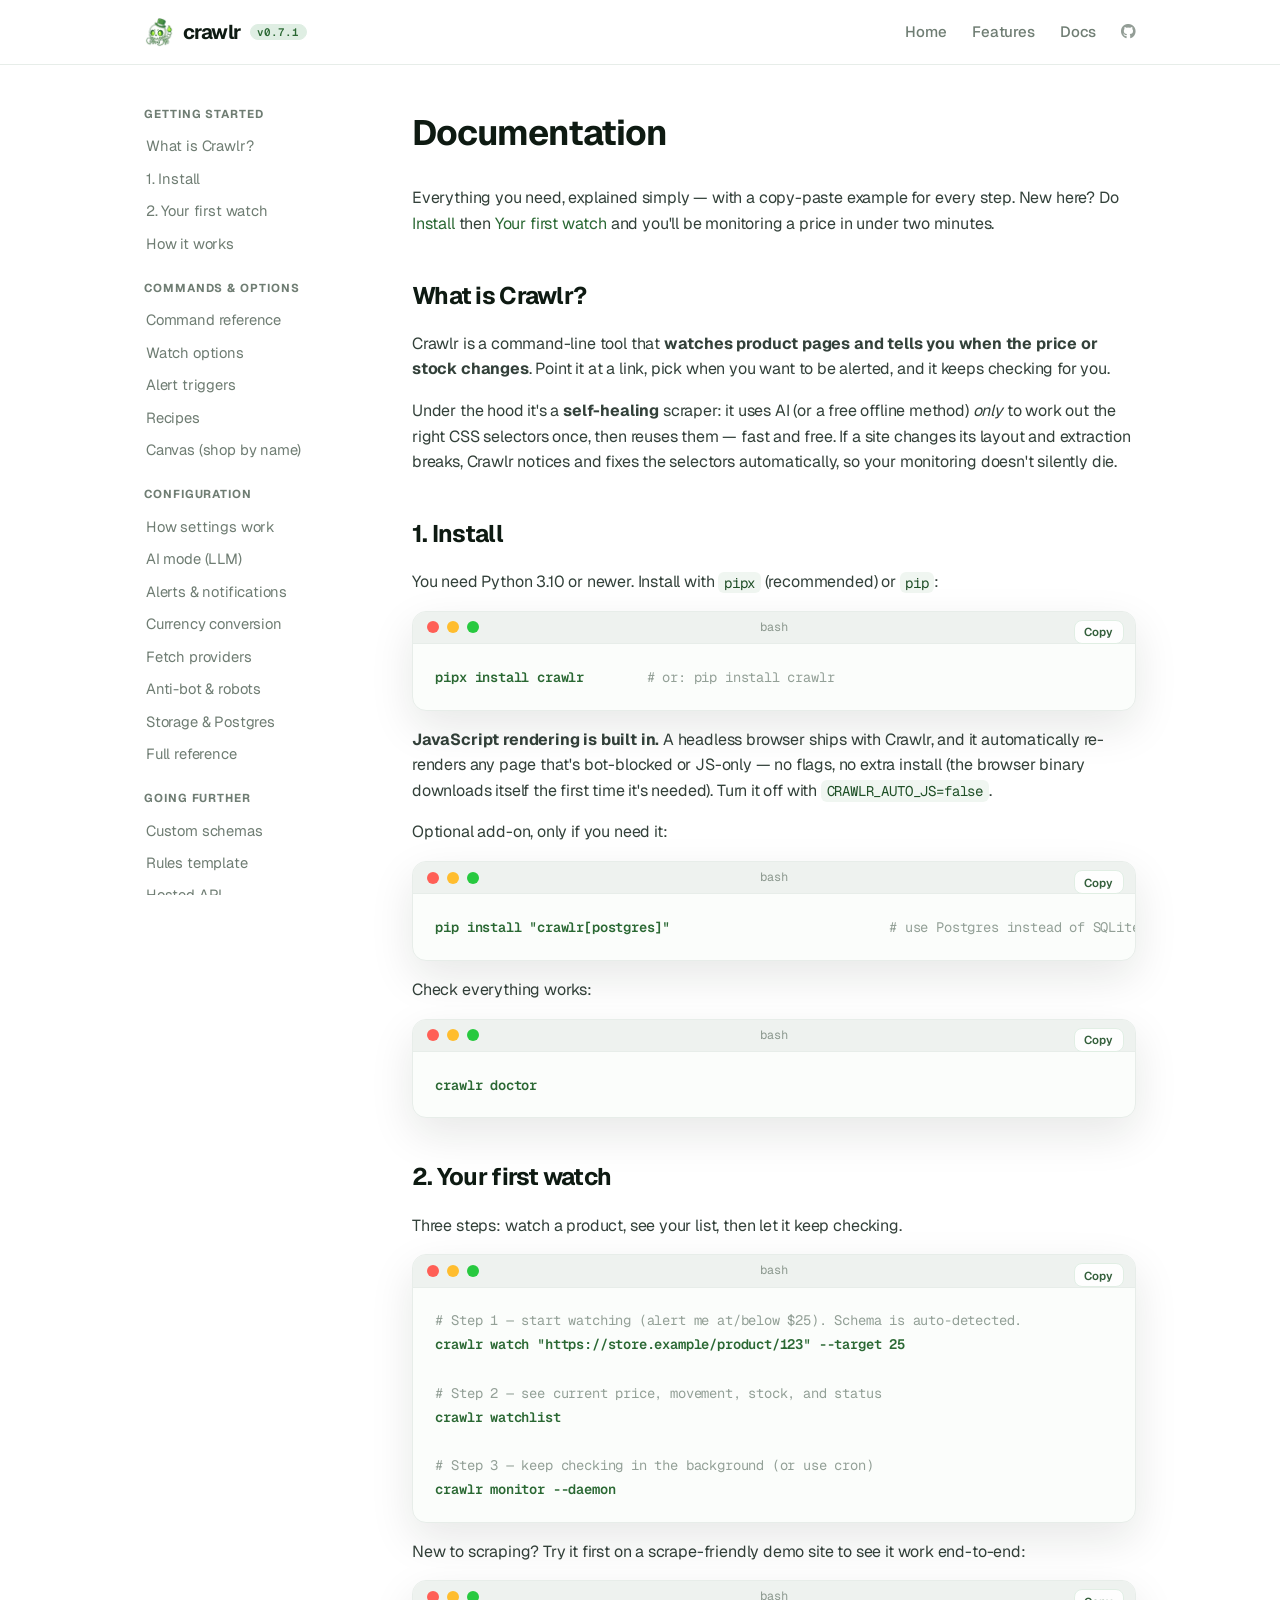
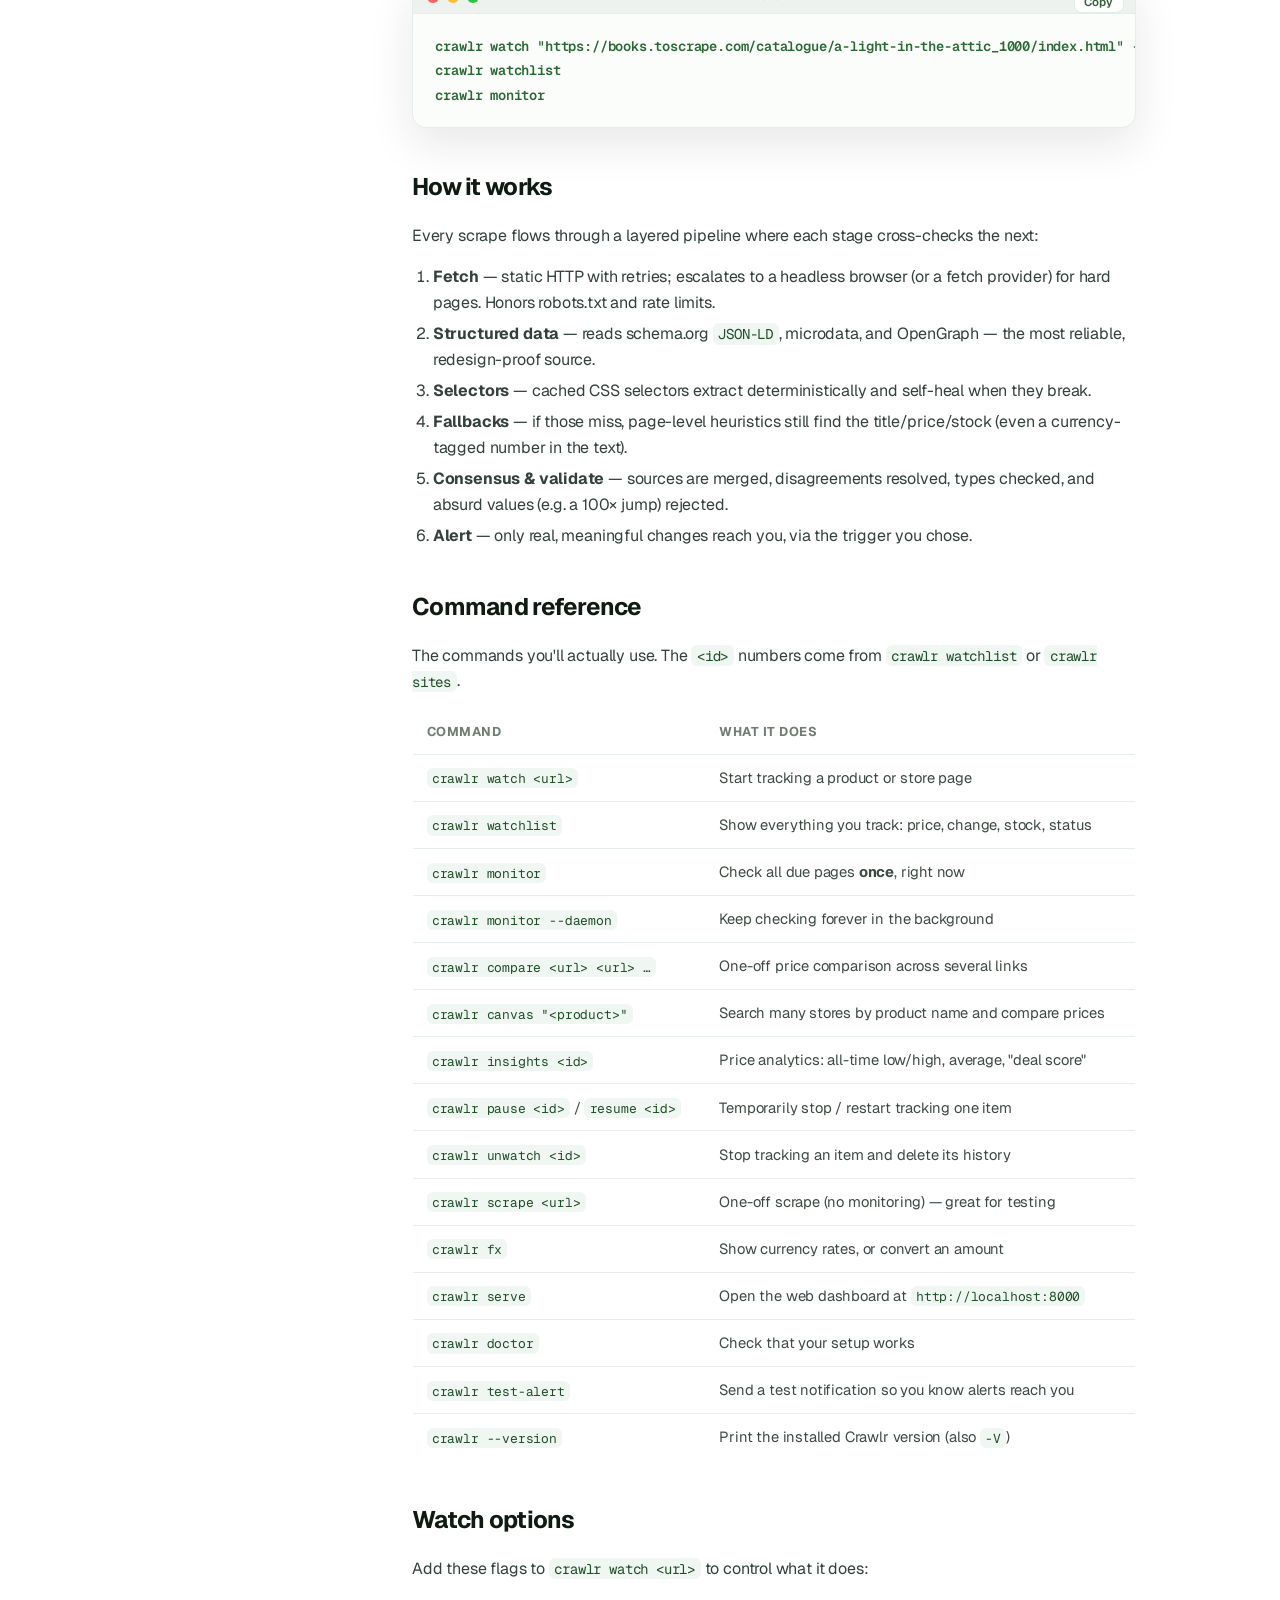
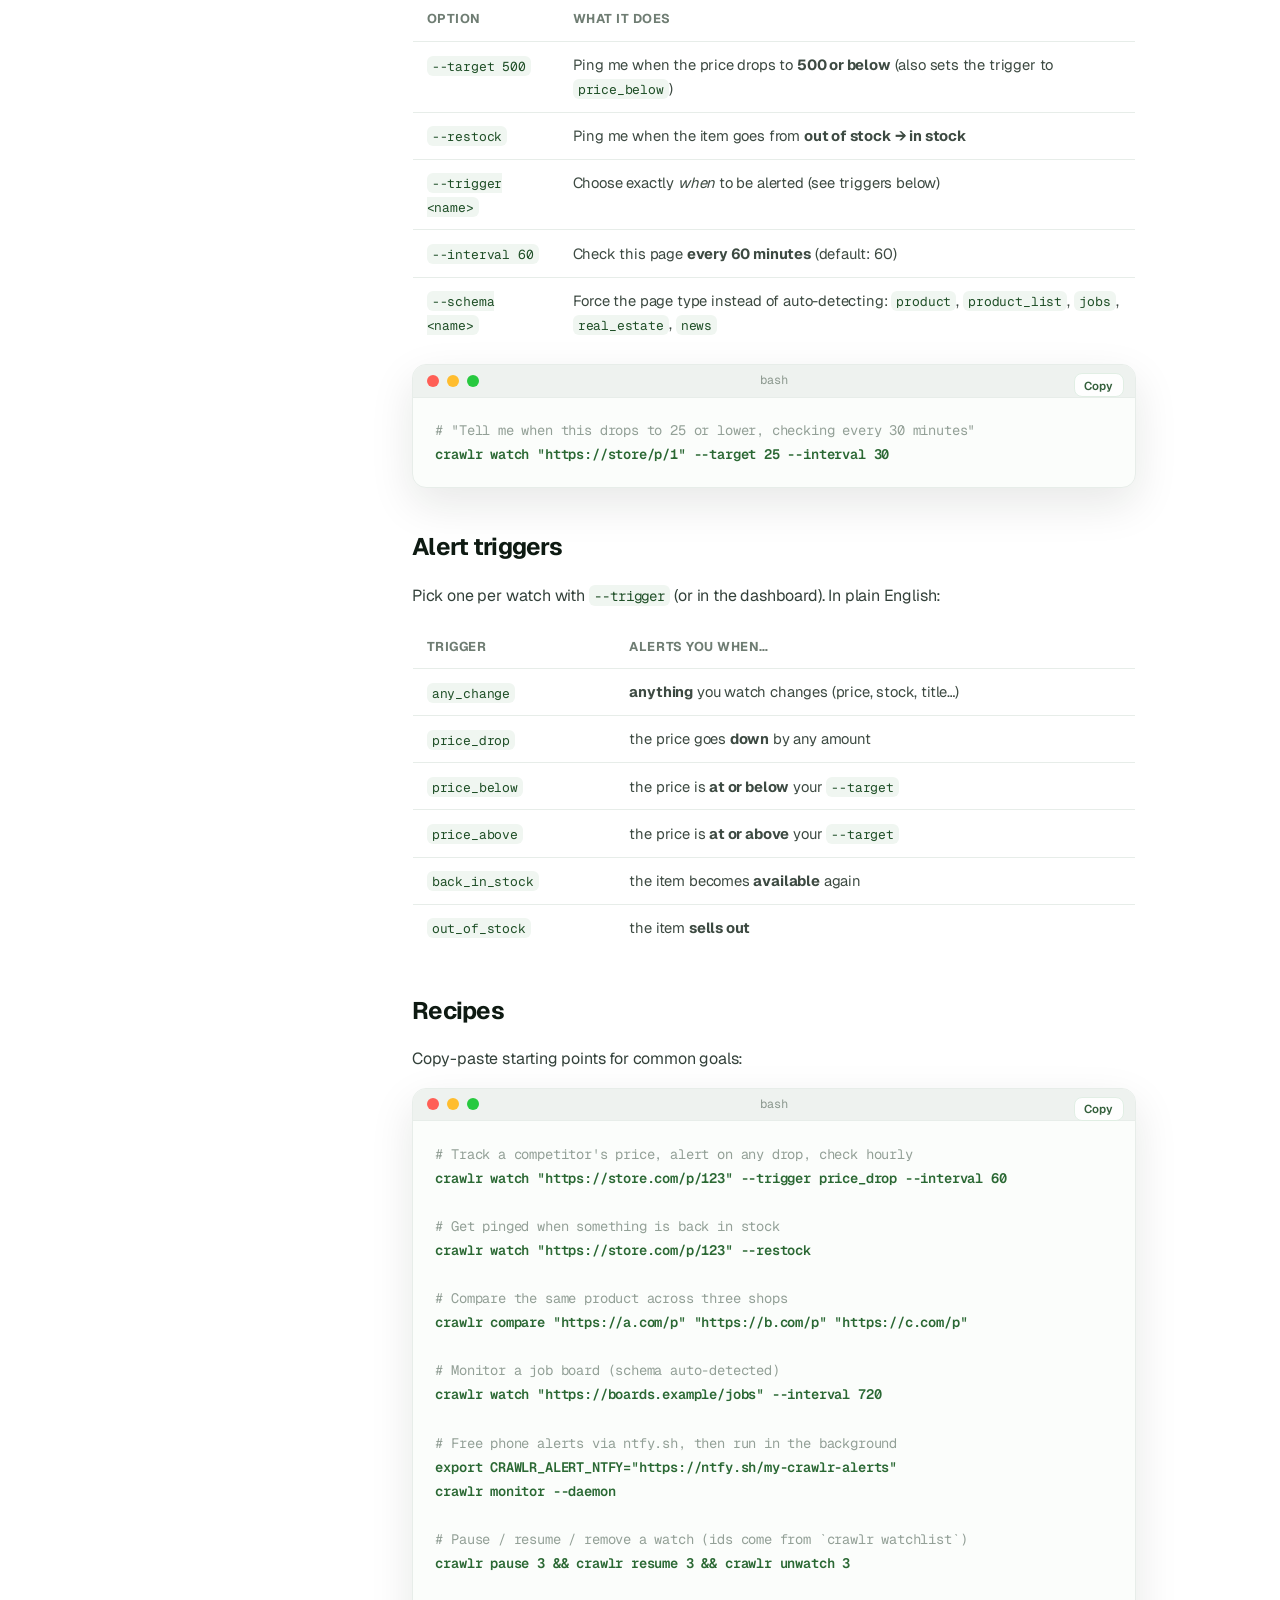
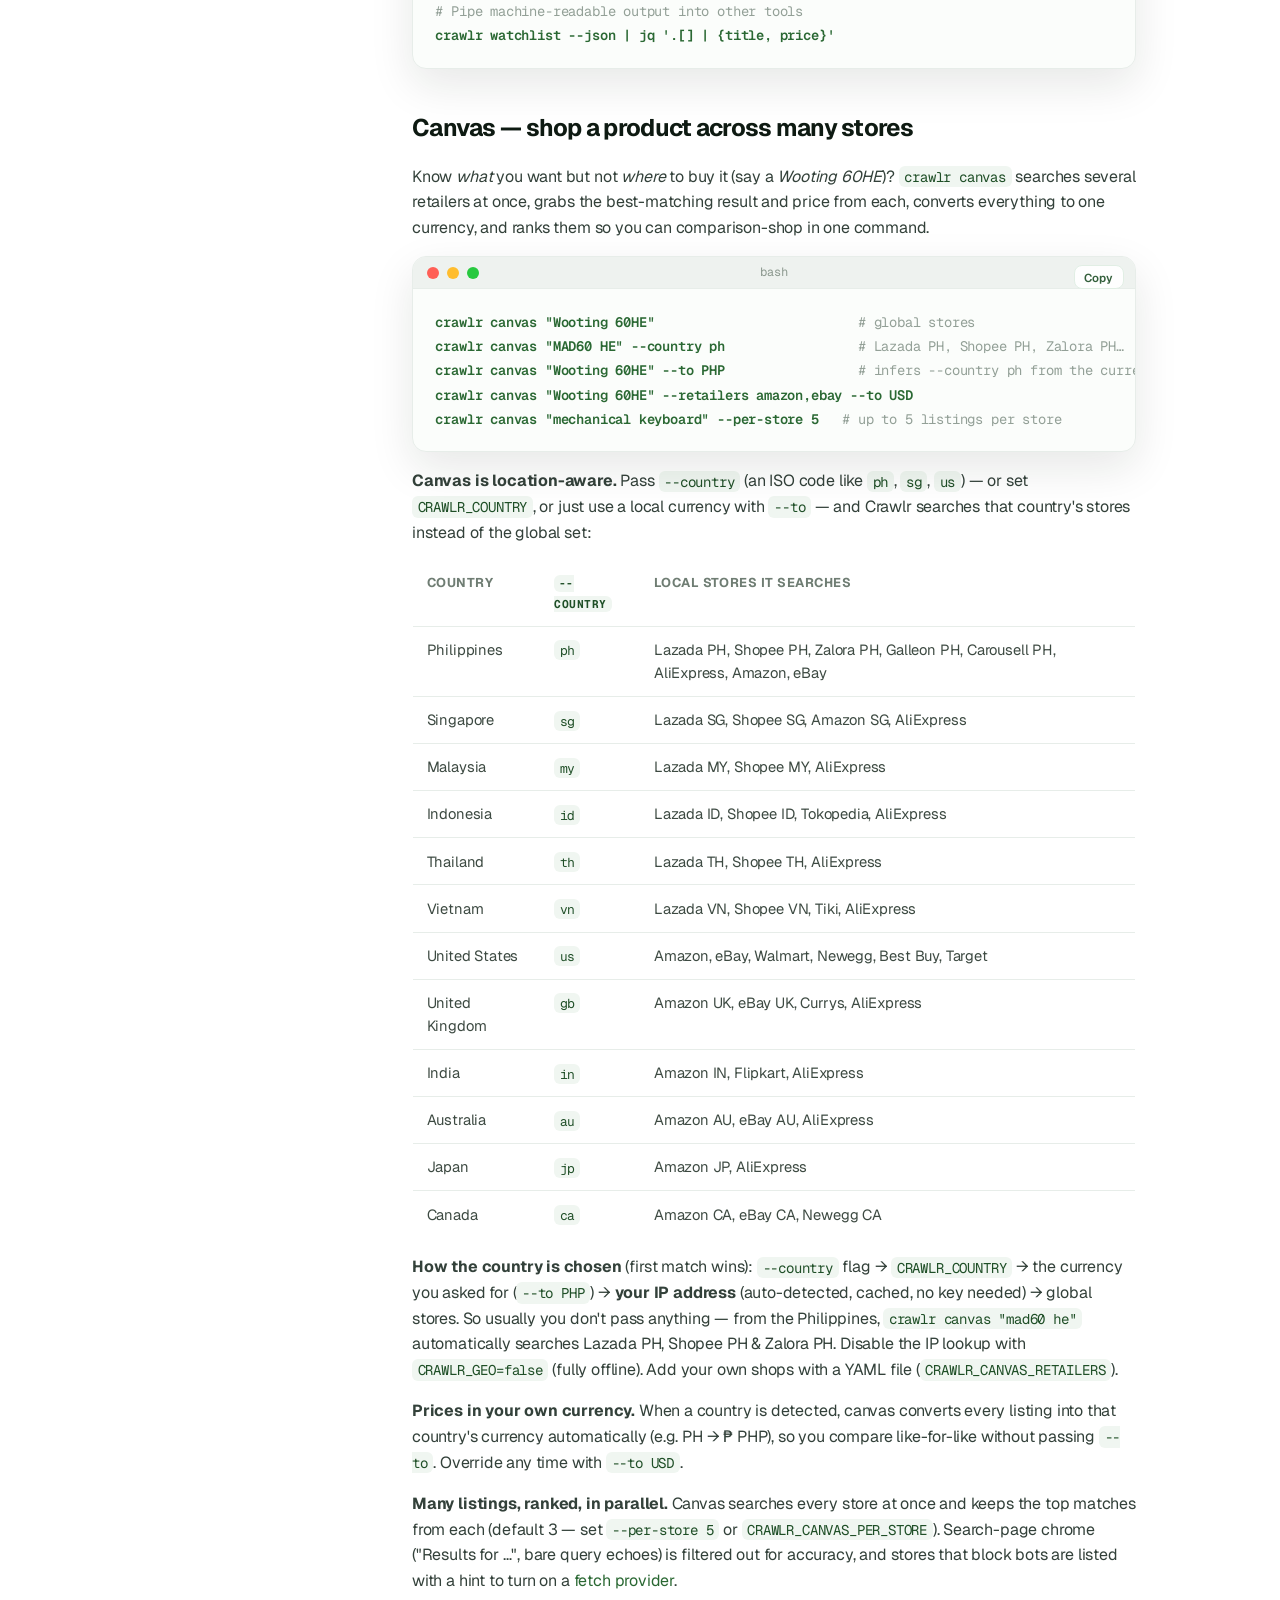
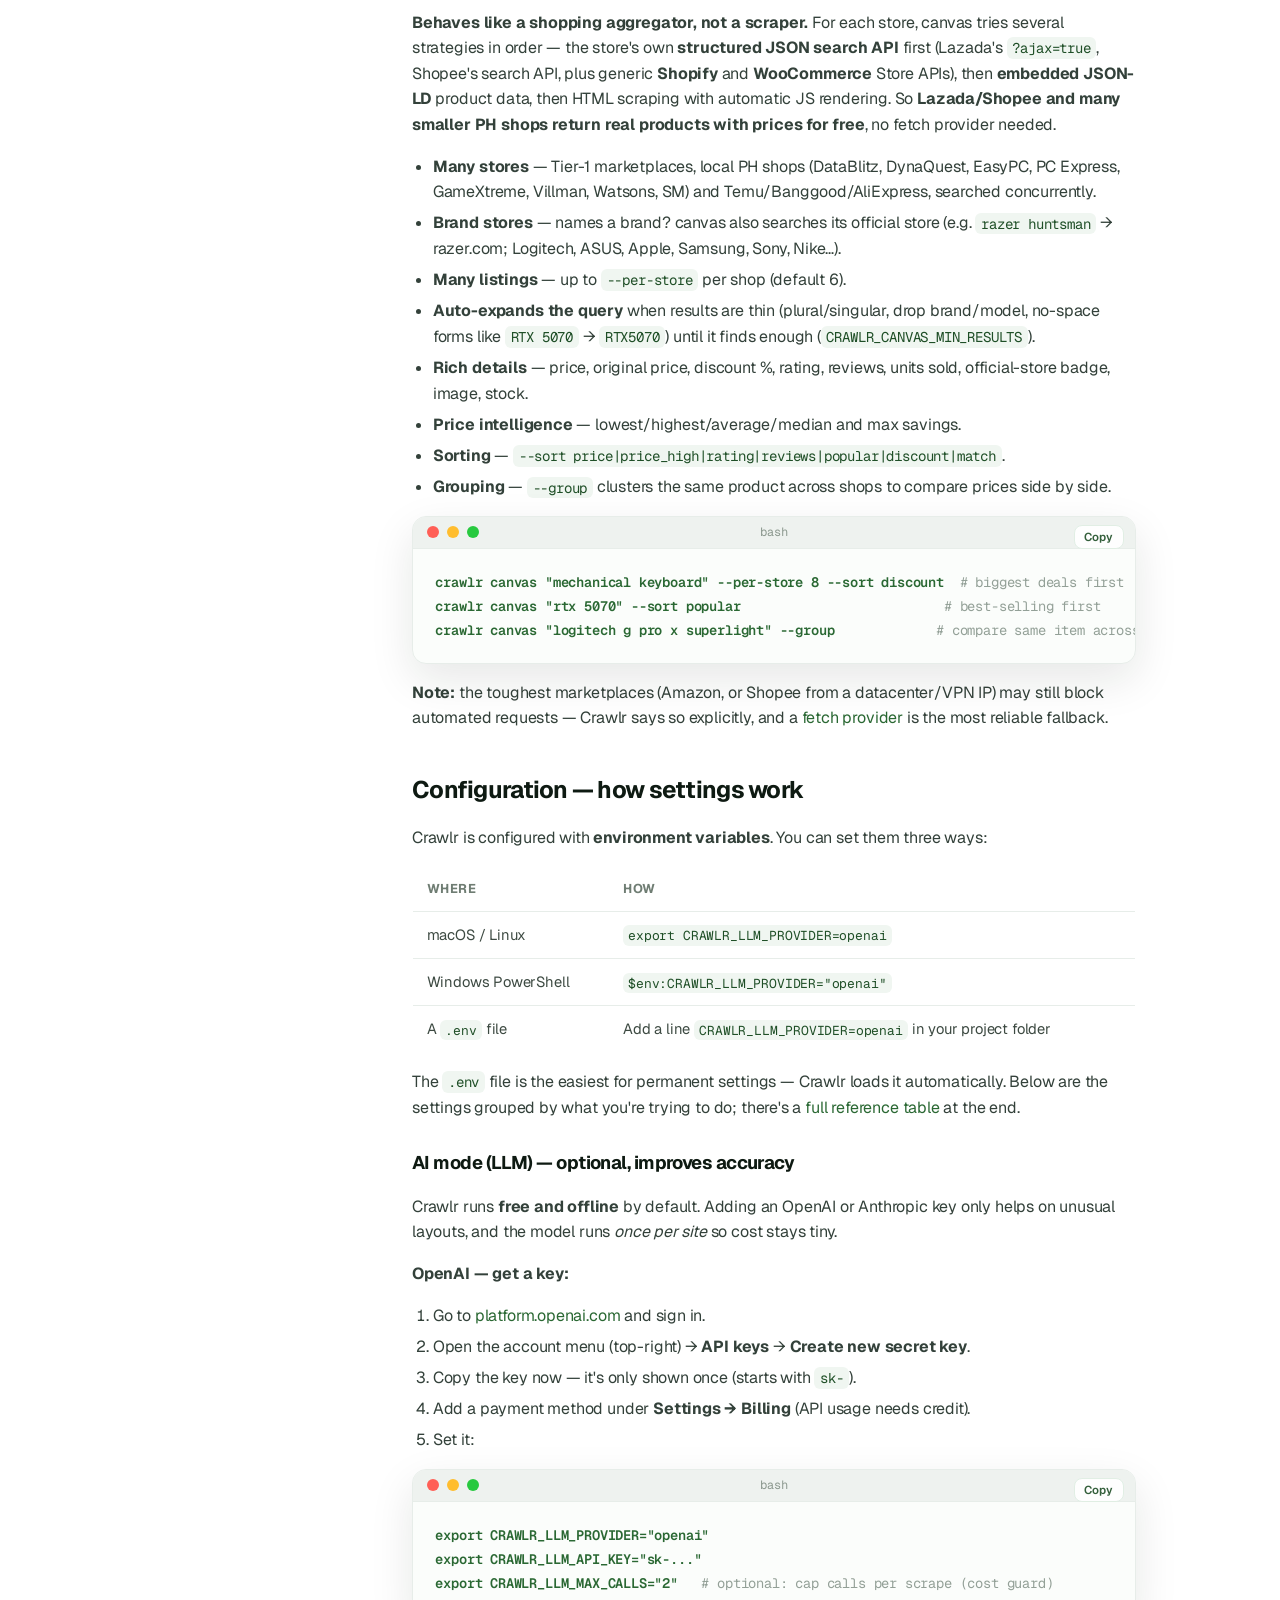
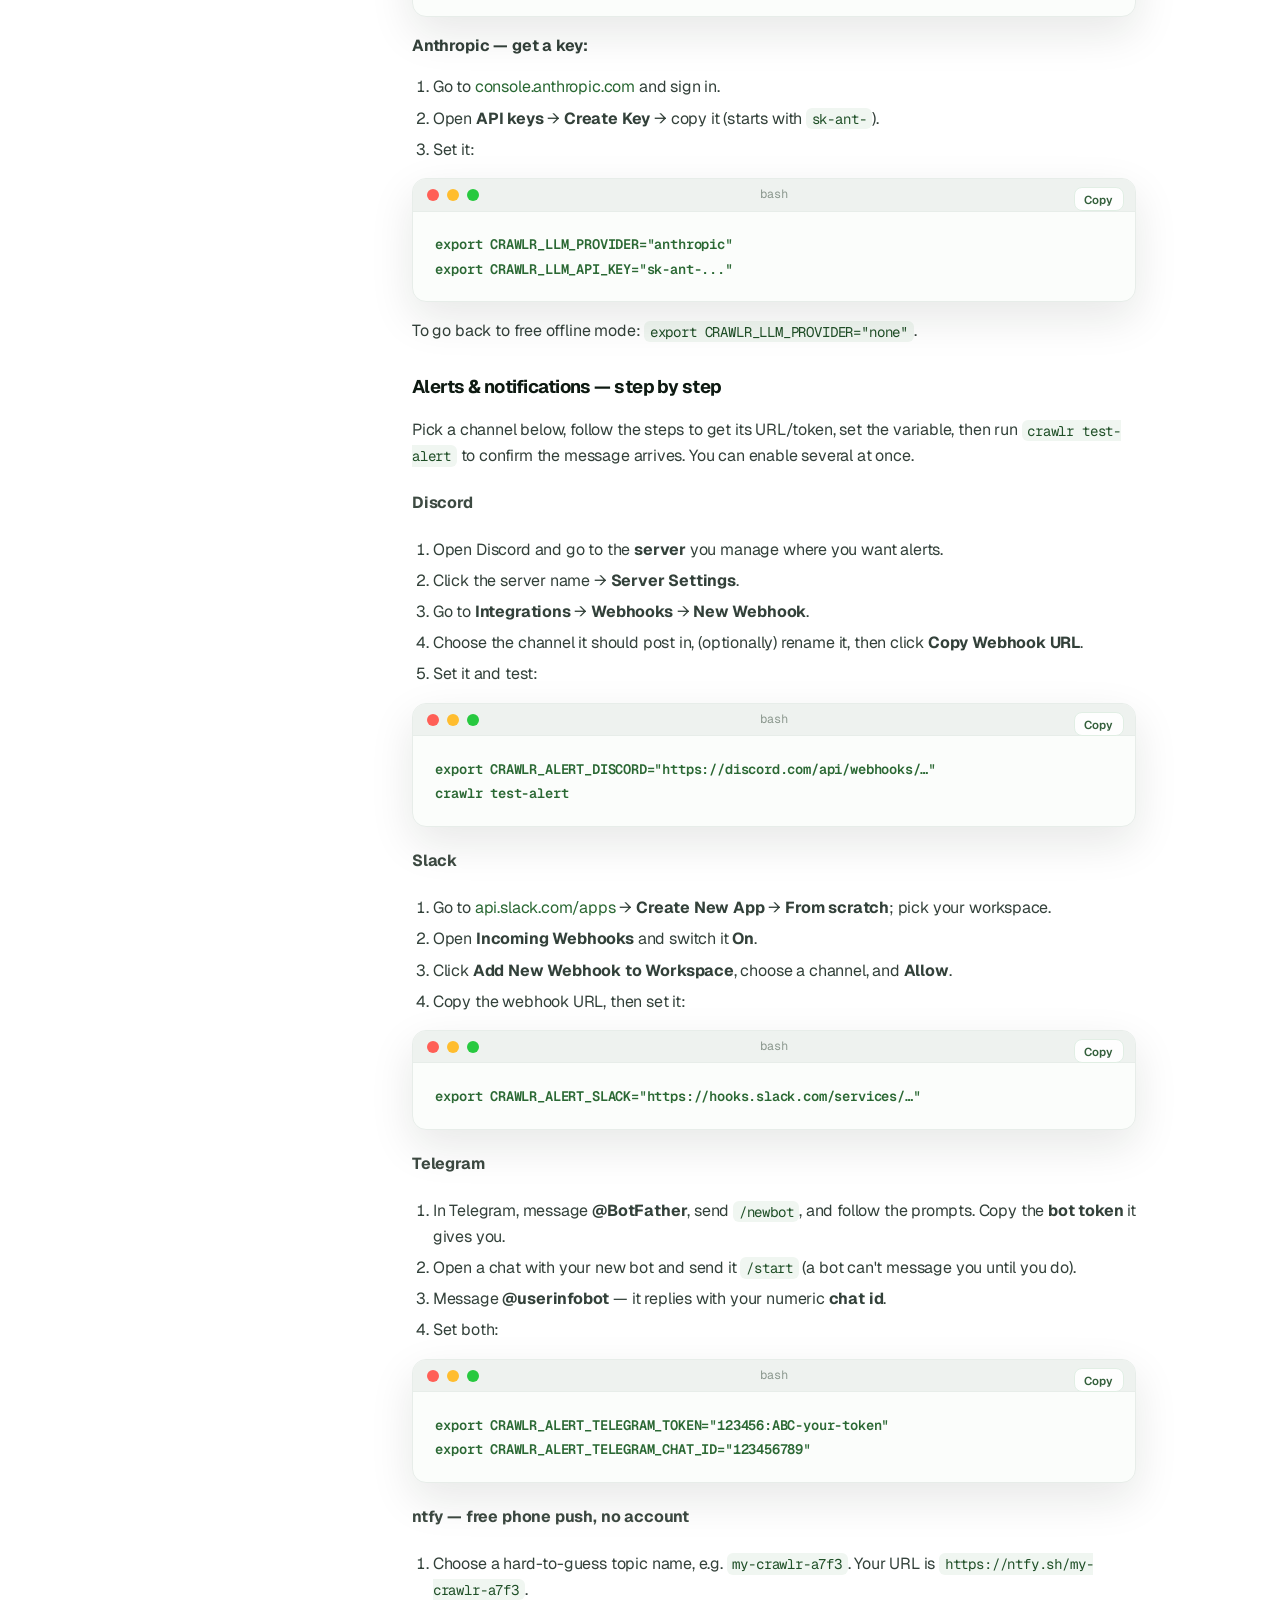
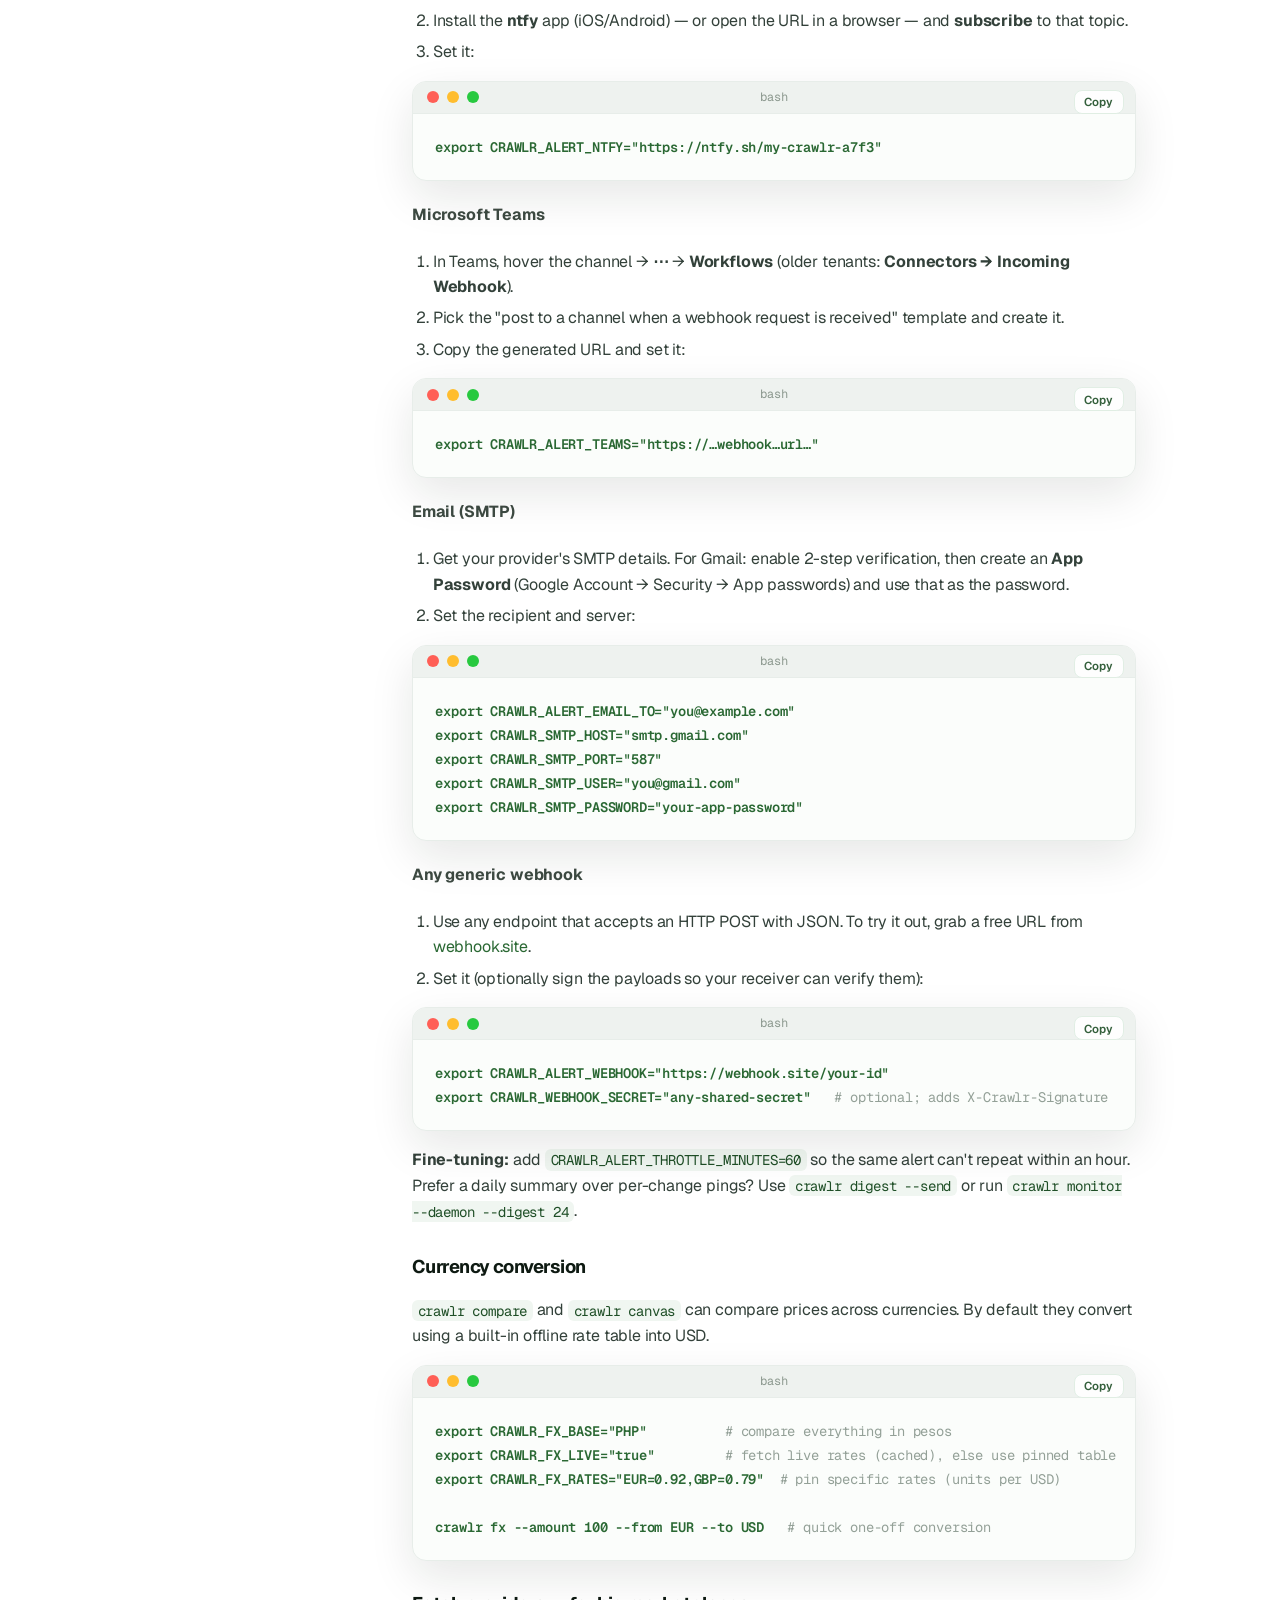
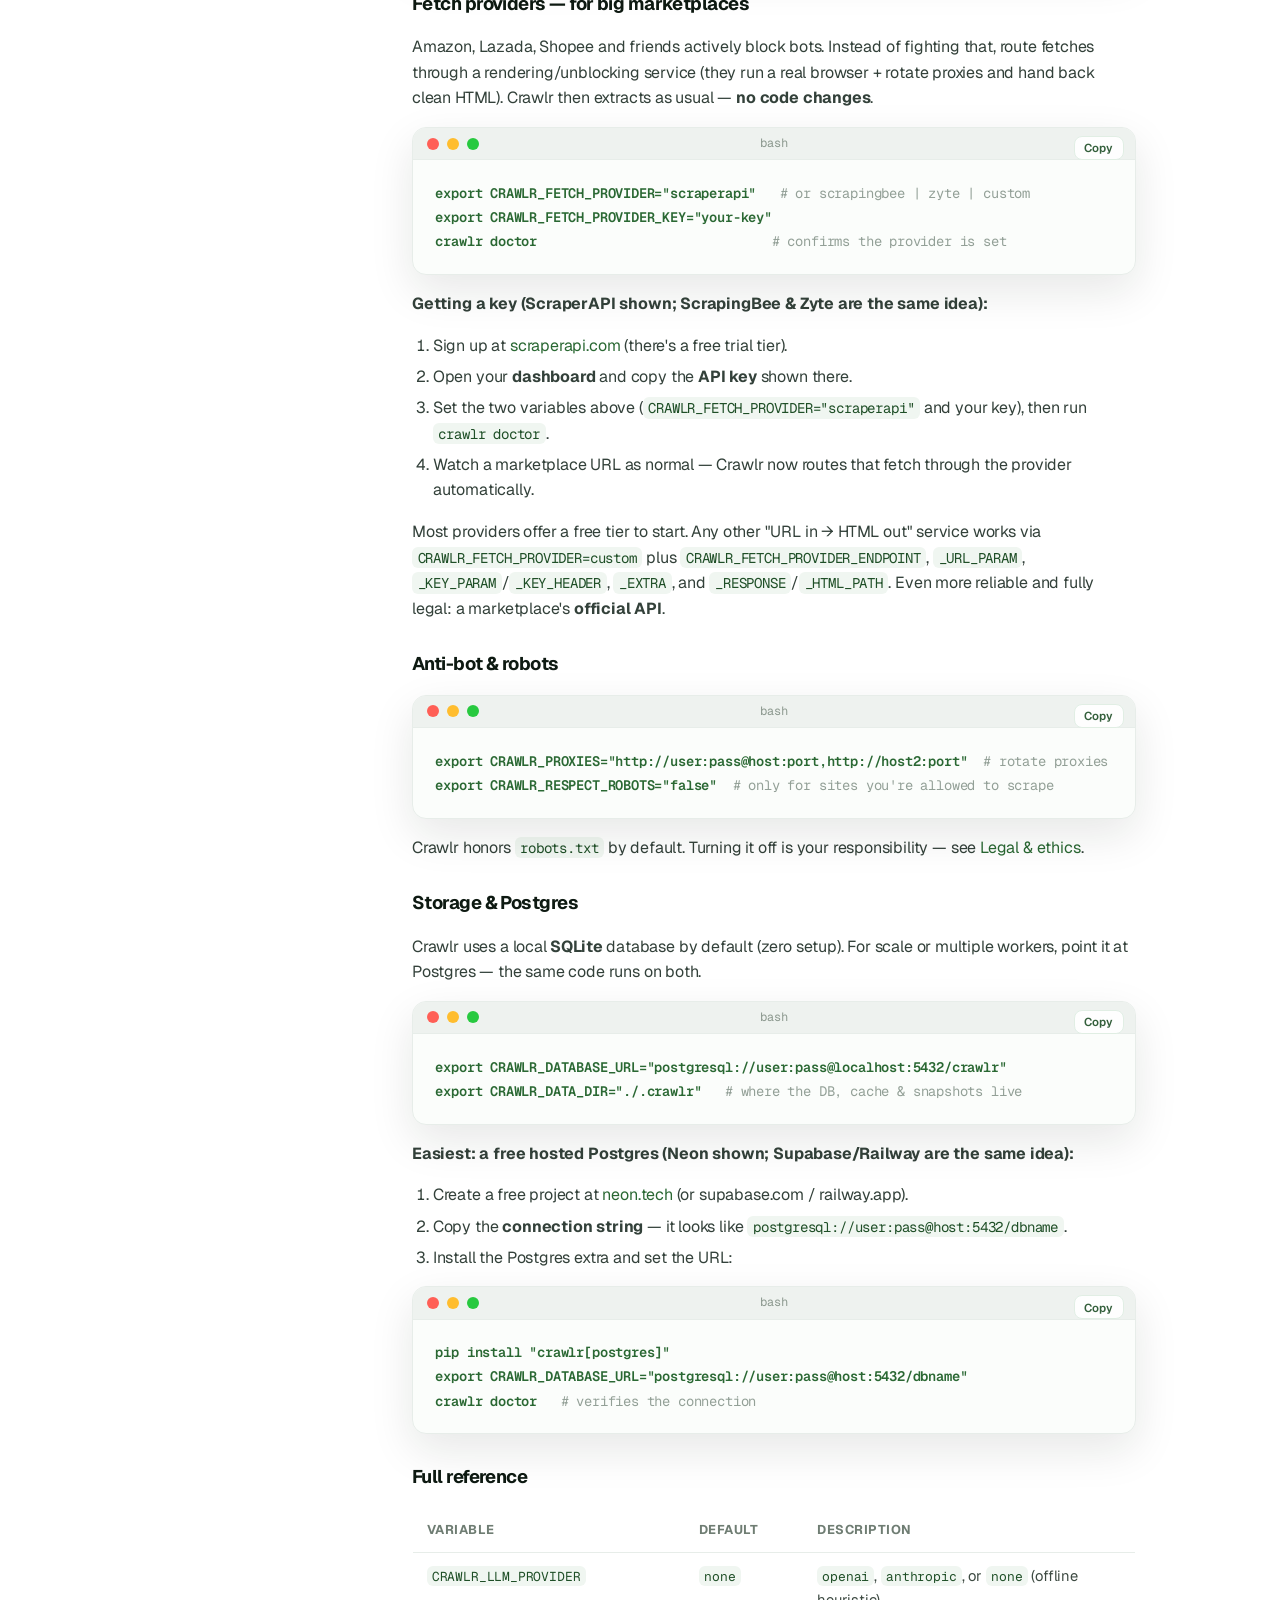
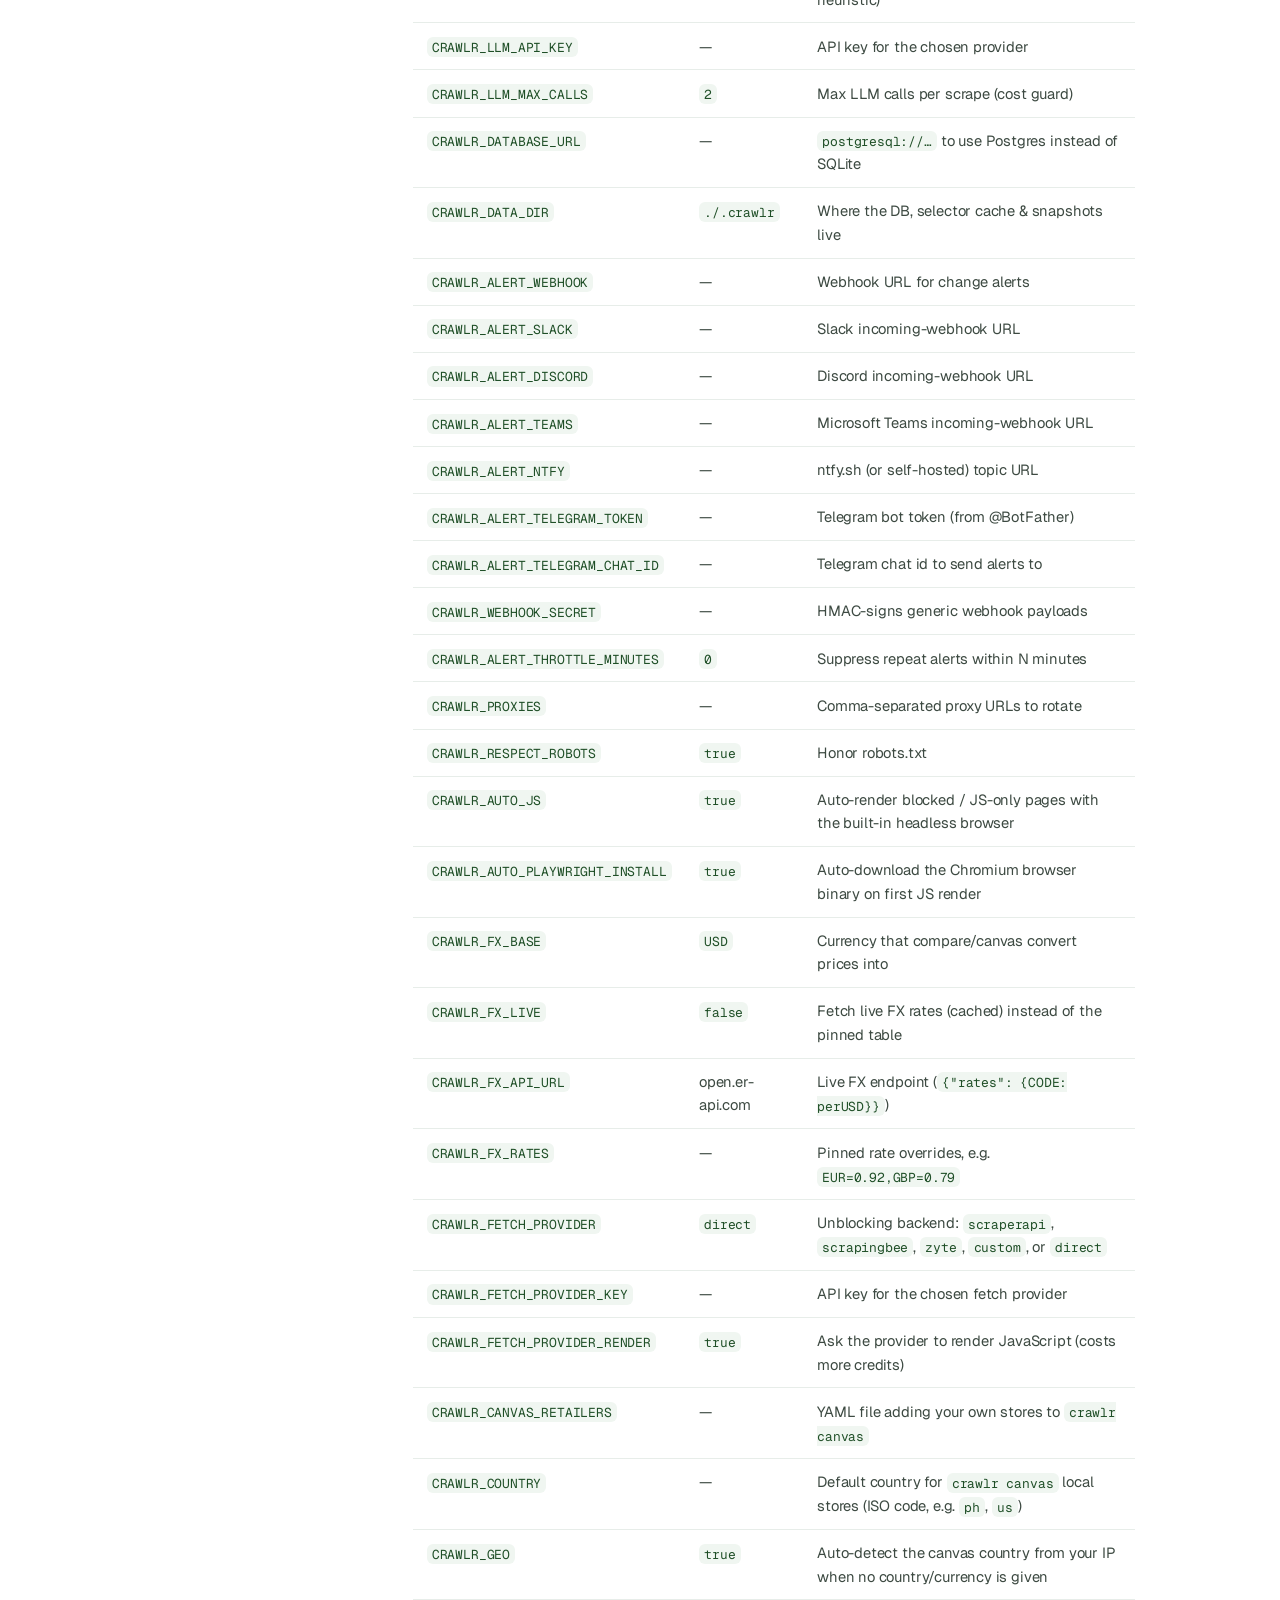
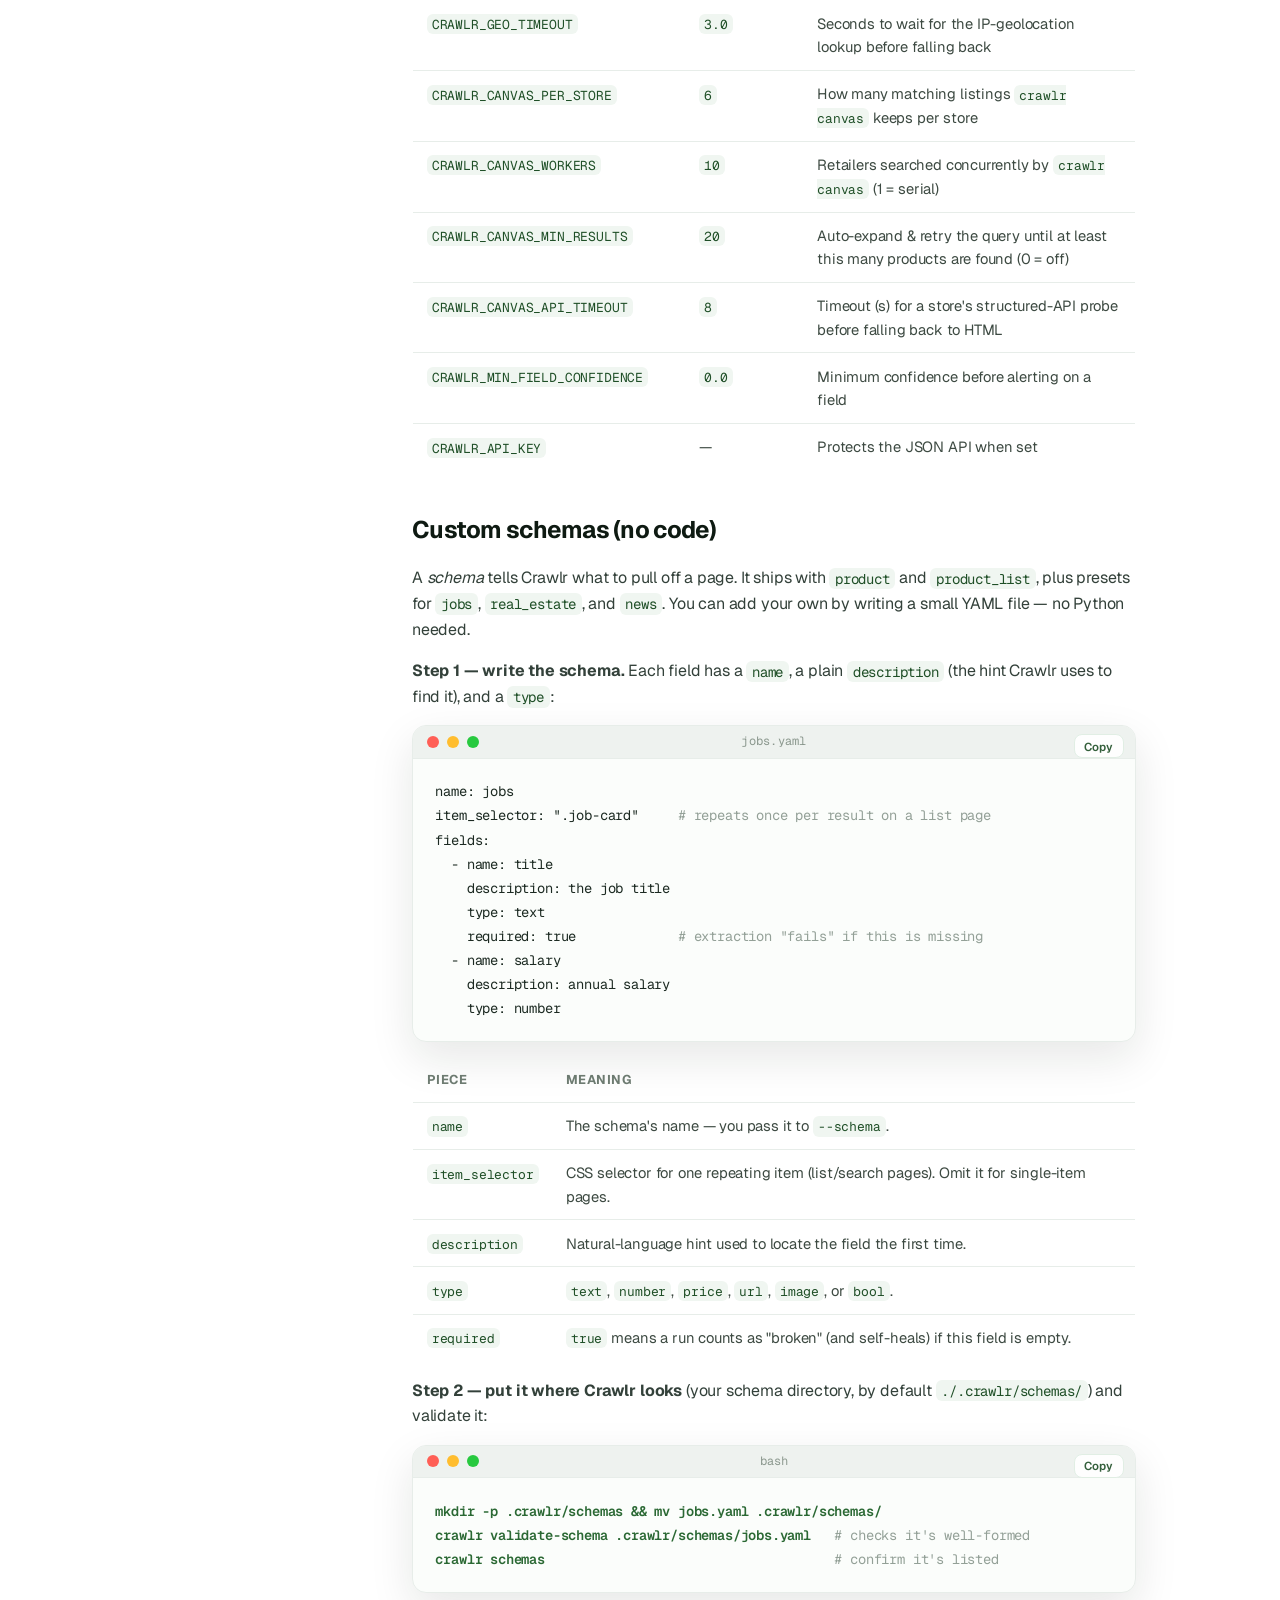
==== commit 54947168: "fix(canvas): grouped view as a table, dedup by canonical URL, drop bad prices, sharper matching; 0.7" ====
--- a/web/docs.html
+++ b/web/docs.html
@@ -20,7 +20,7 @@
       <a class="brand" href="index.html">
         <img src="logo.png" alt="Crawlr logo">
         <span class="word">crawlr</span>
-        <span class="ver">v0.7.0</span>
+        <span class="ver">v0.7.1</span>
       </a>
       <div class="nav-links">
         <a href="index.html">Home</a>
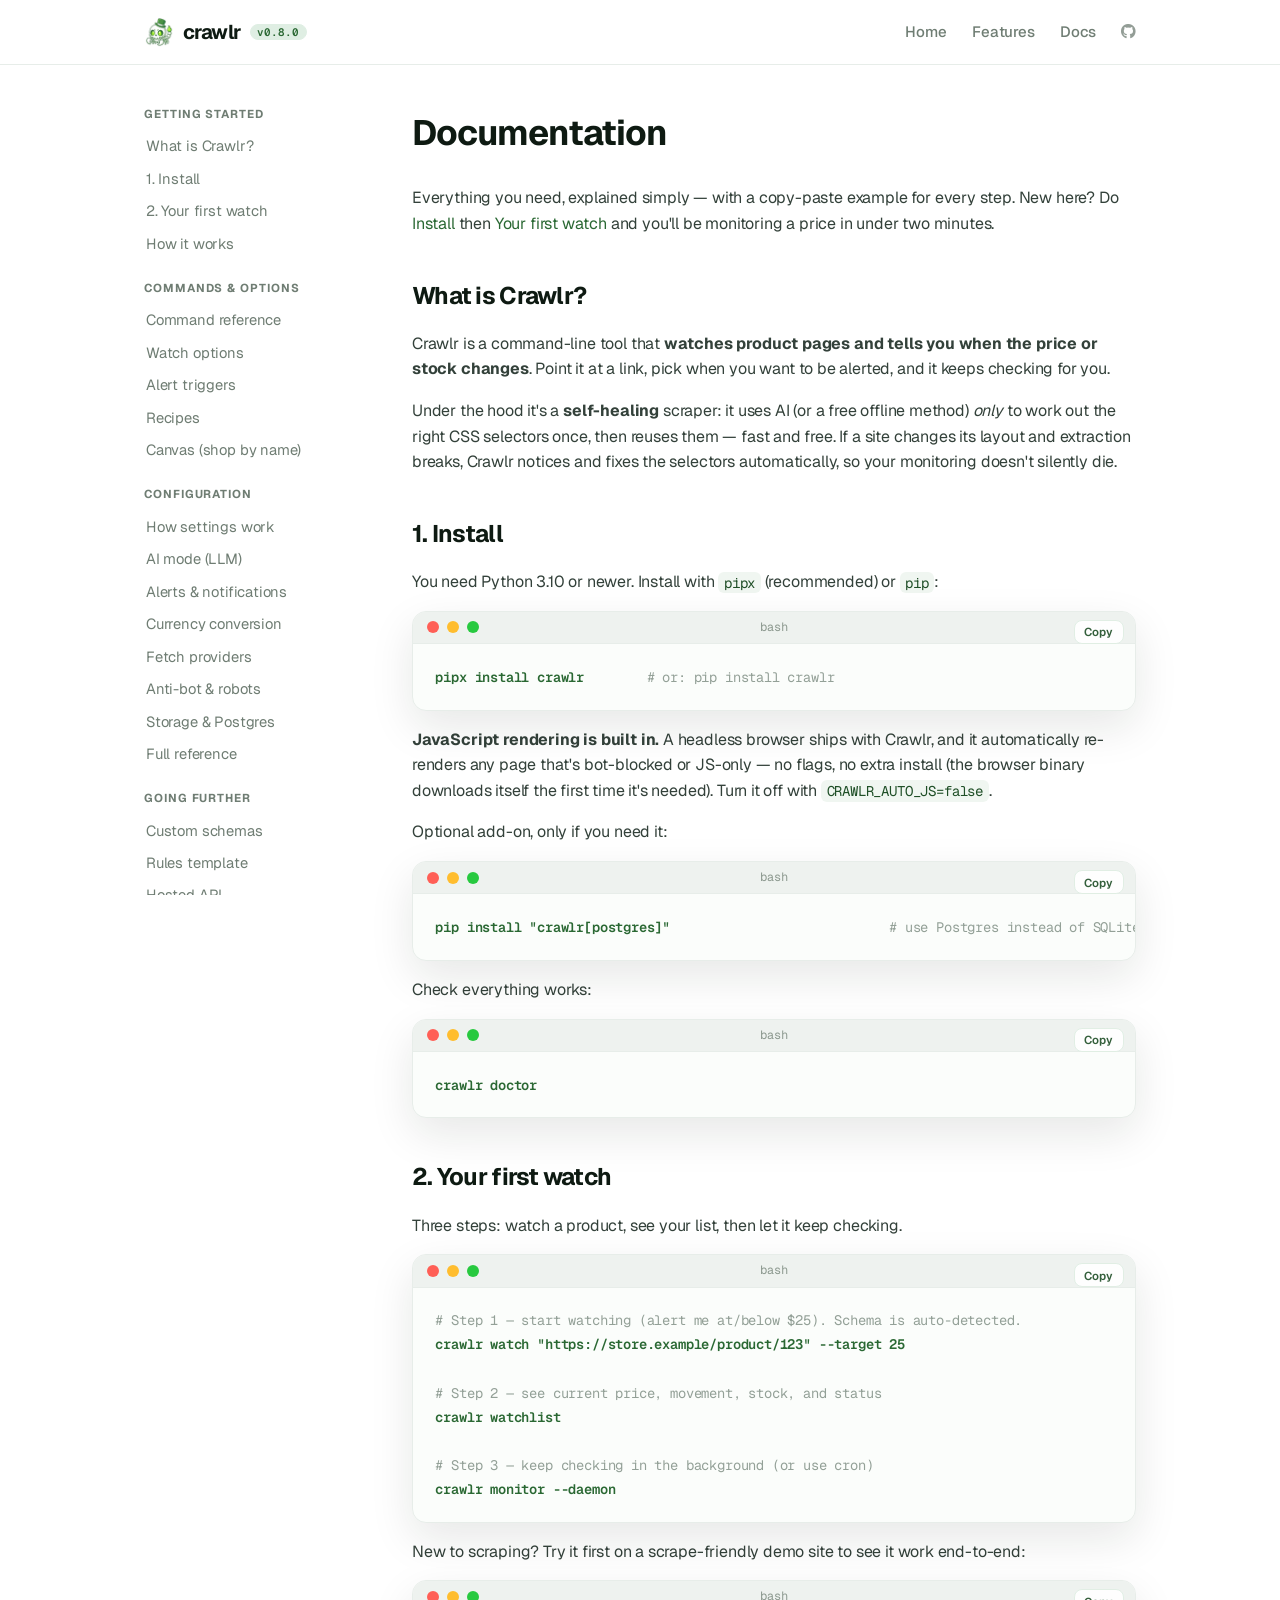
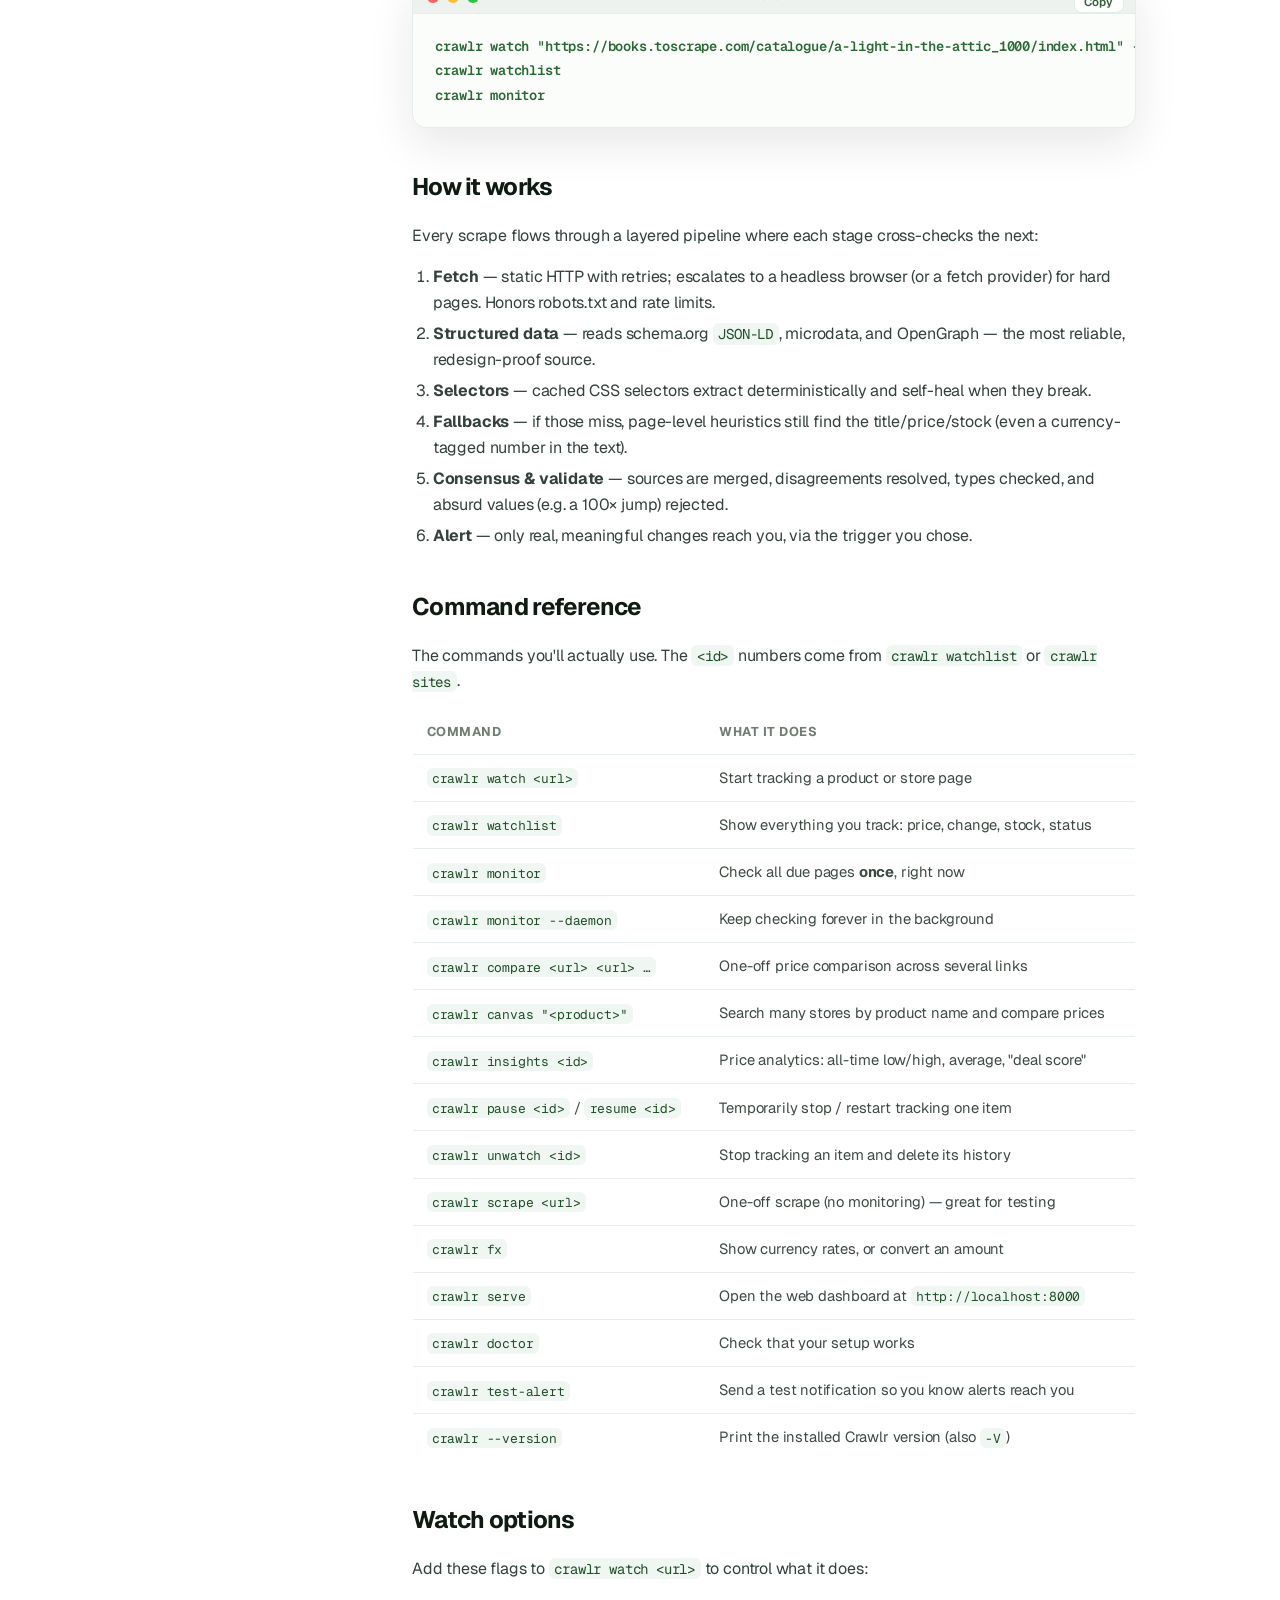
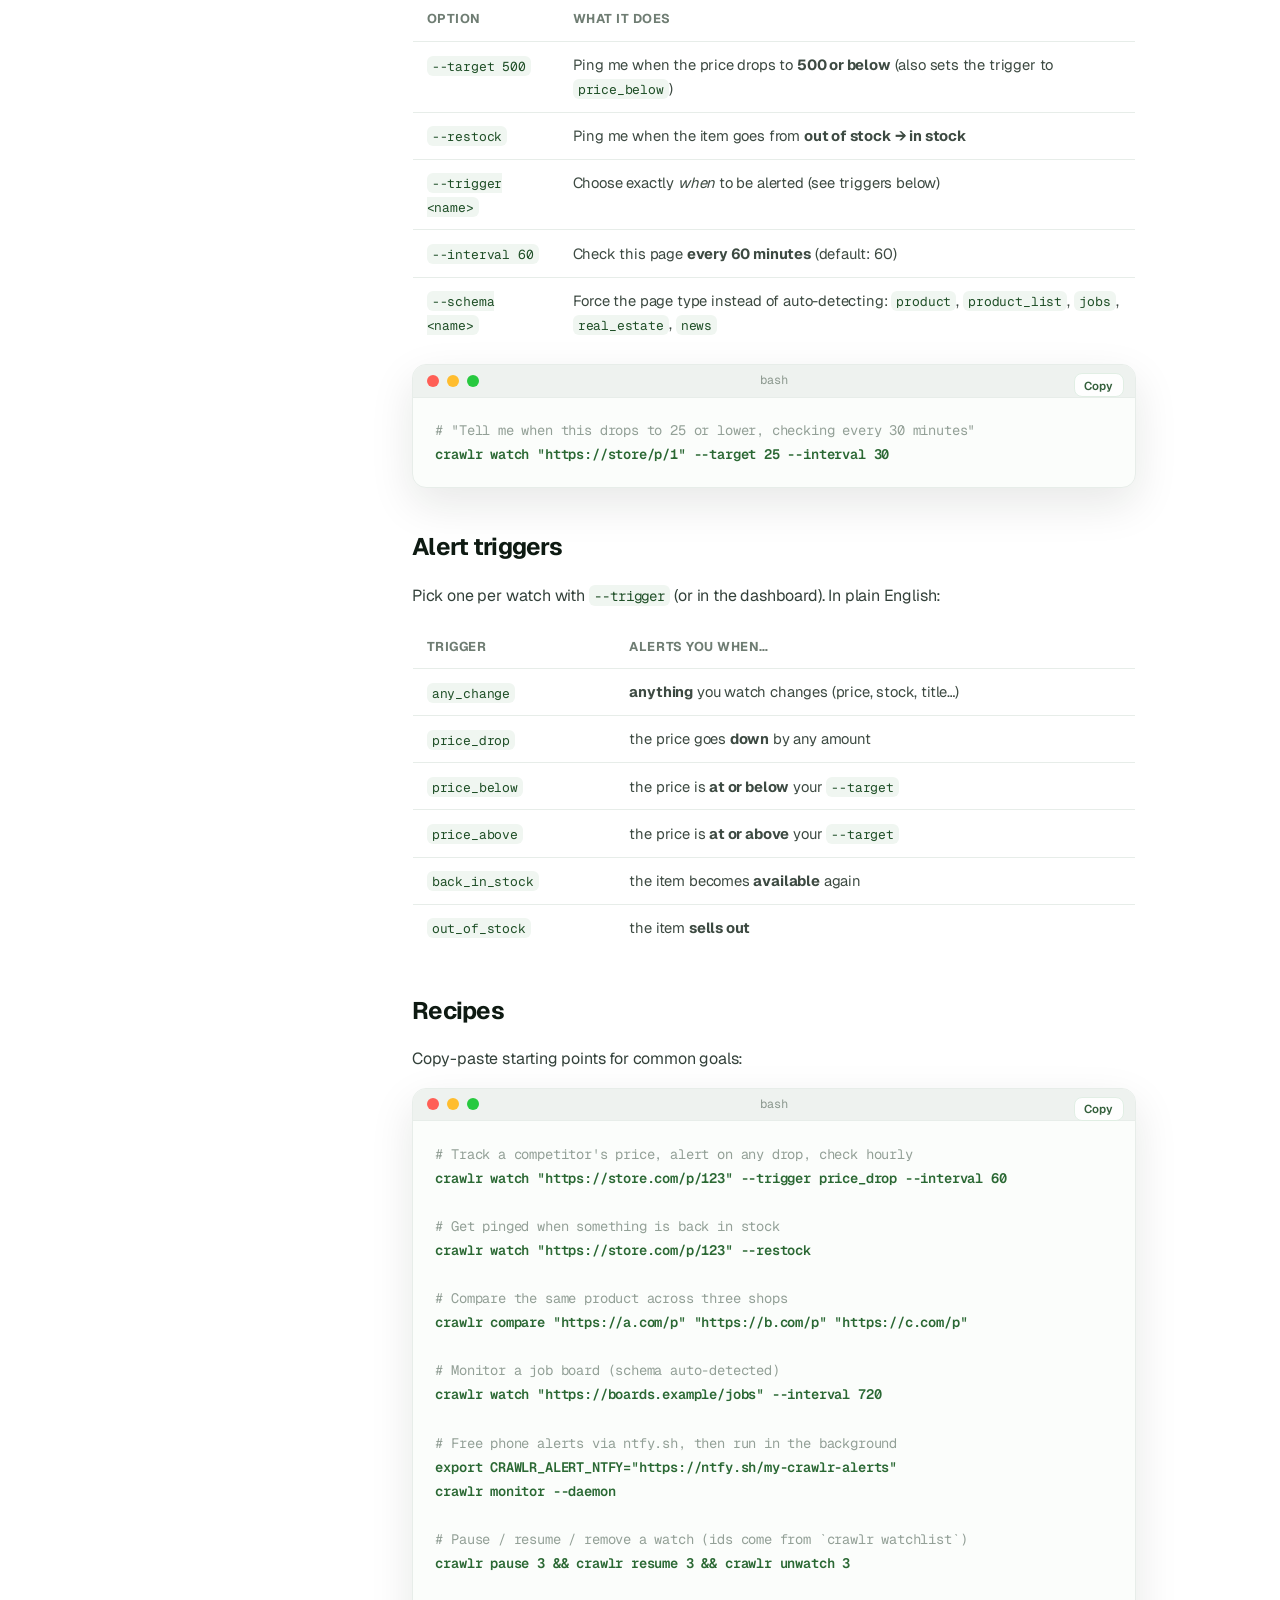
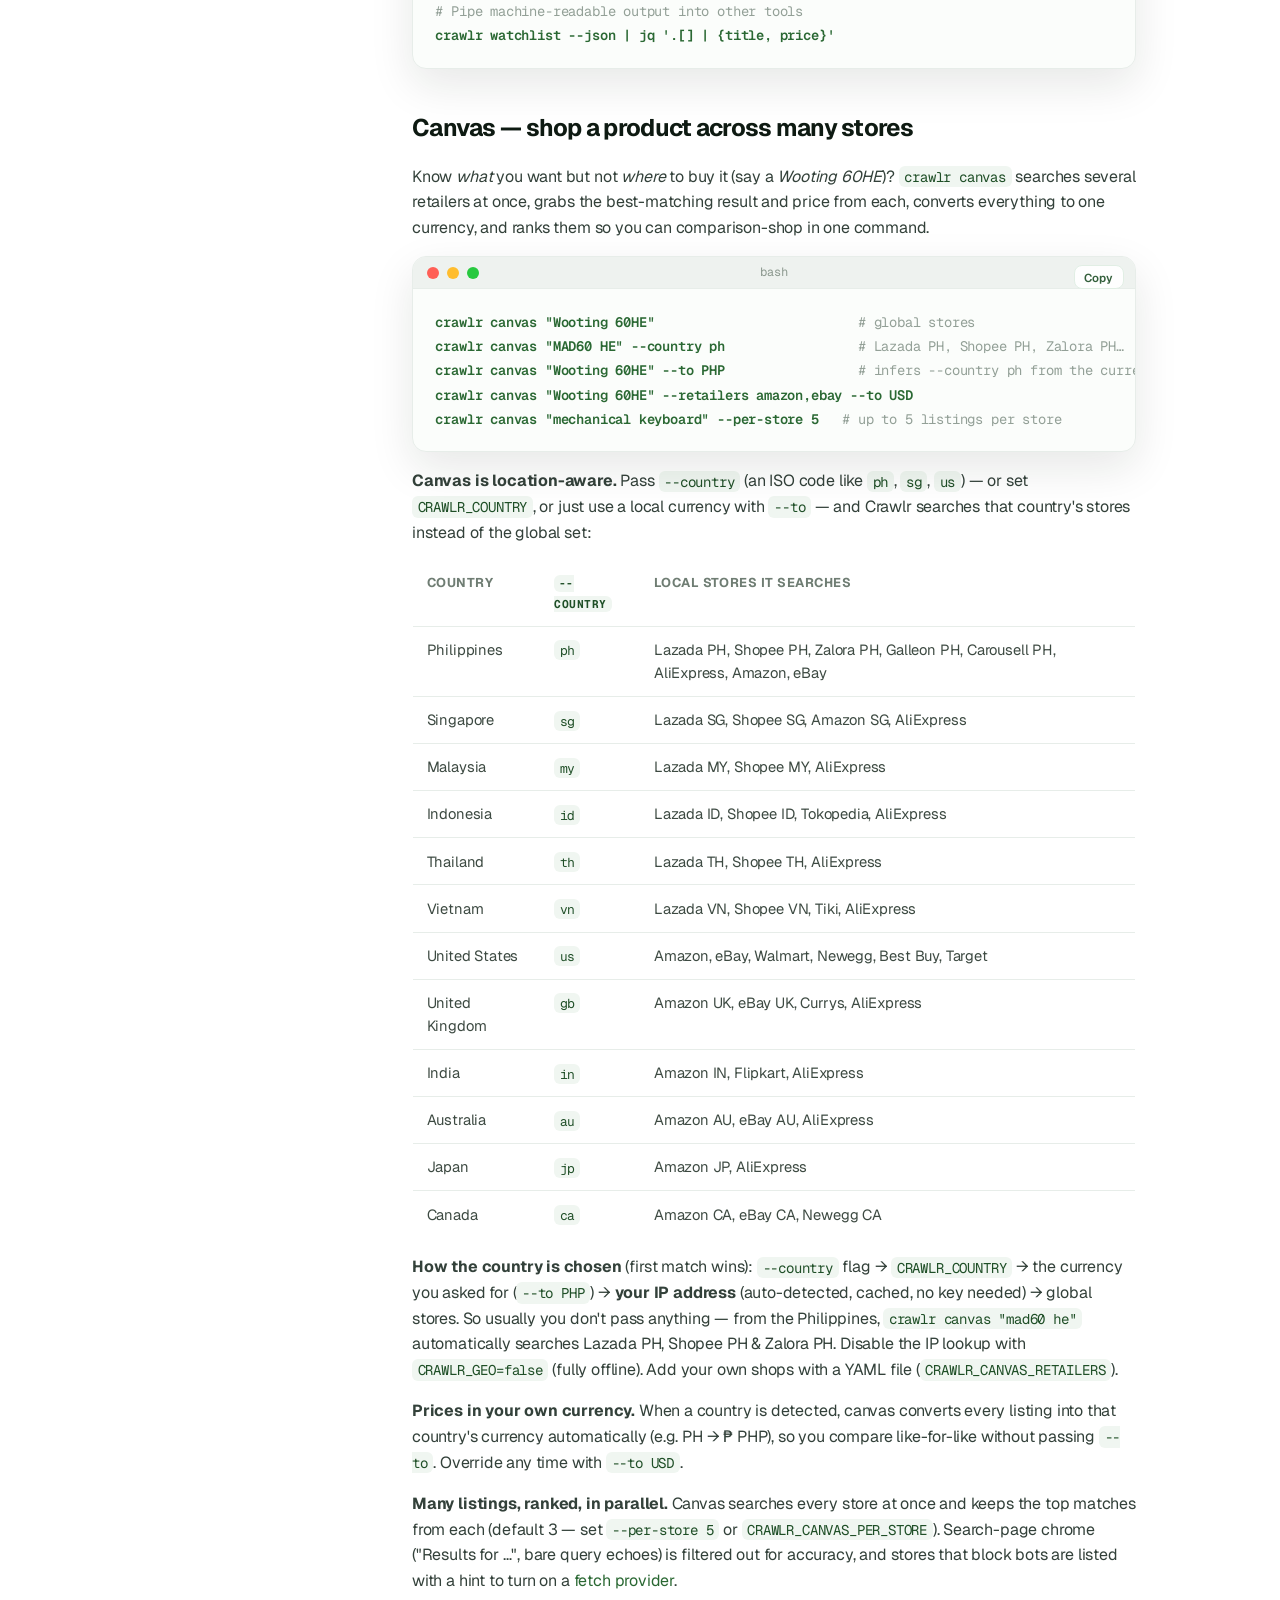
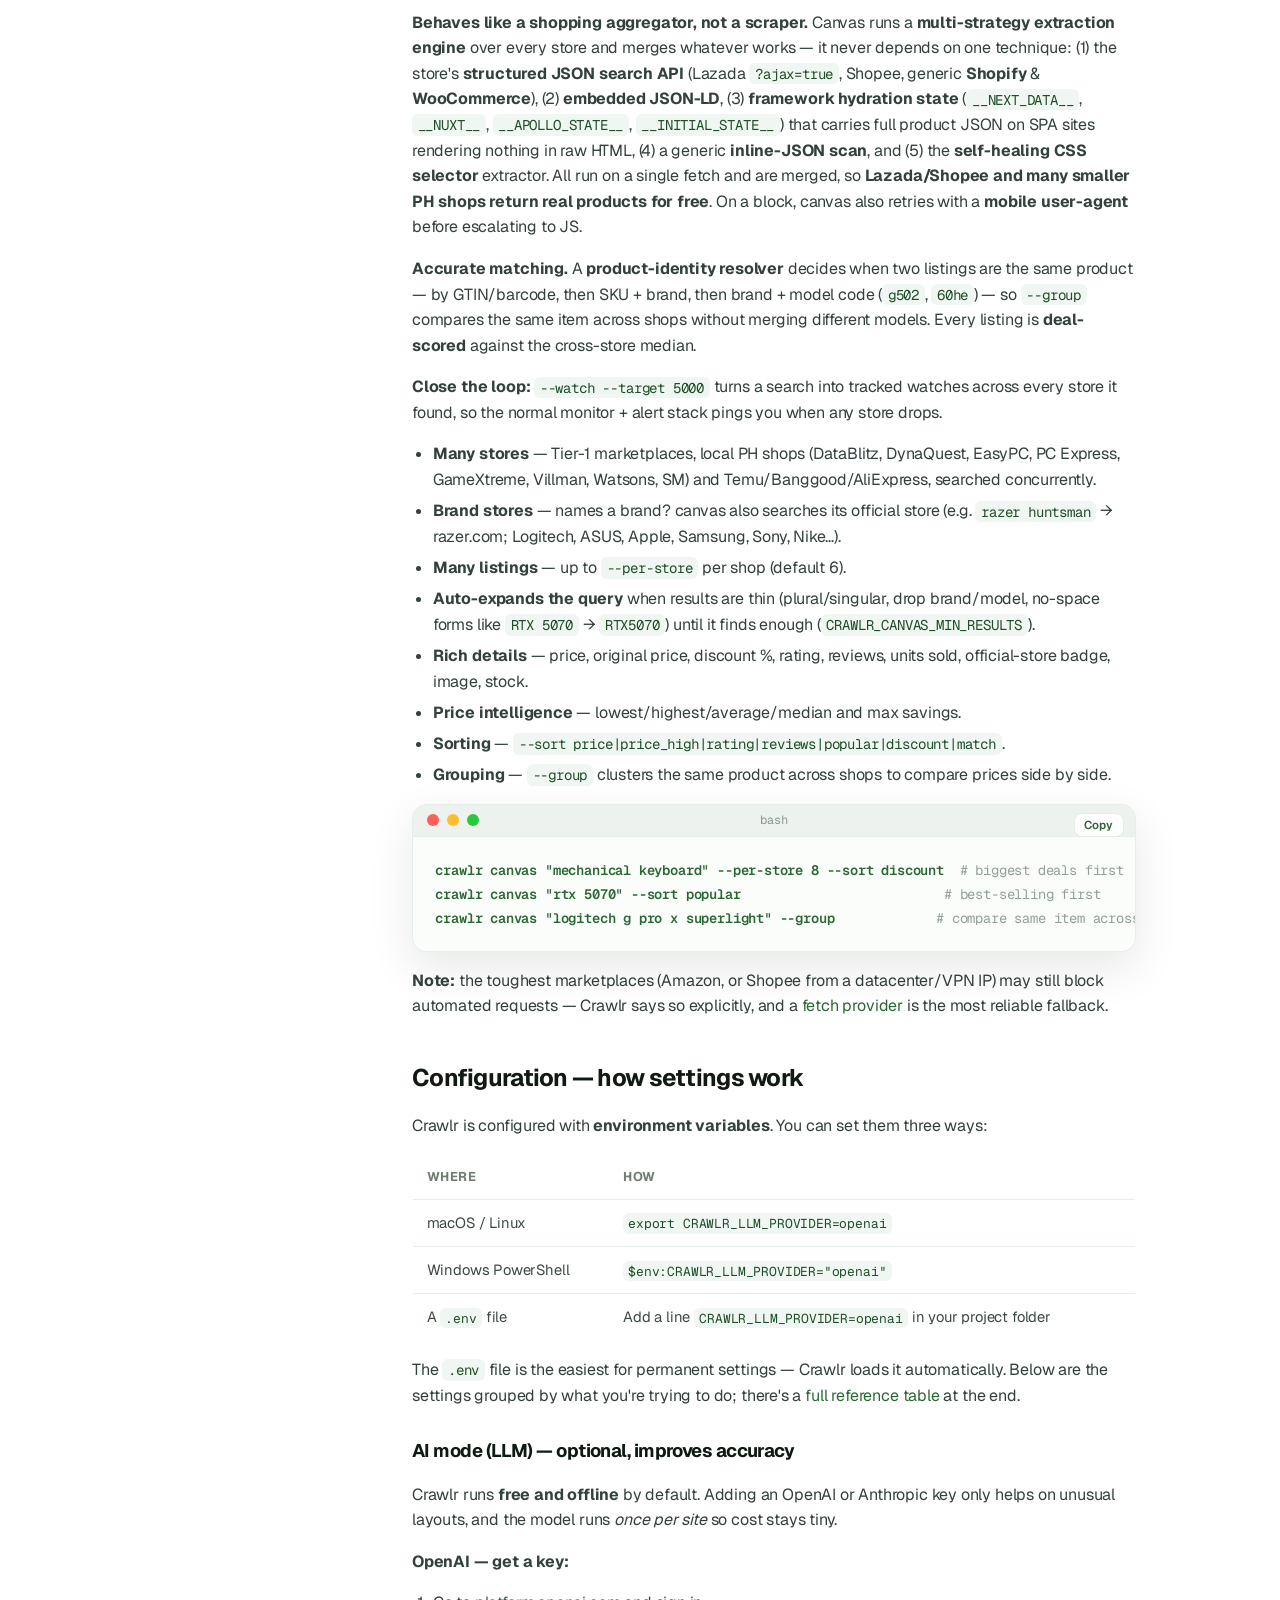
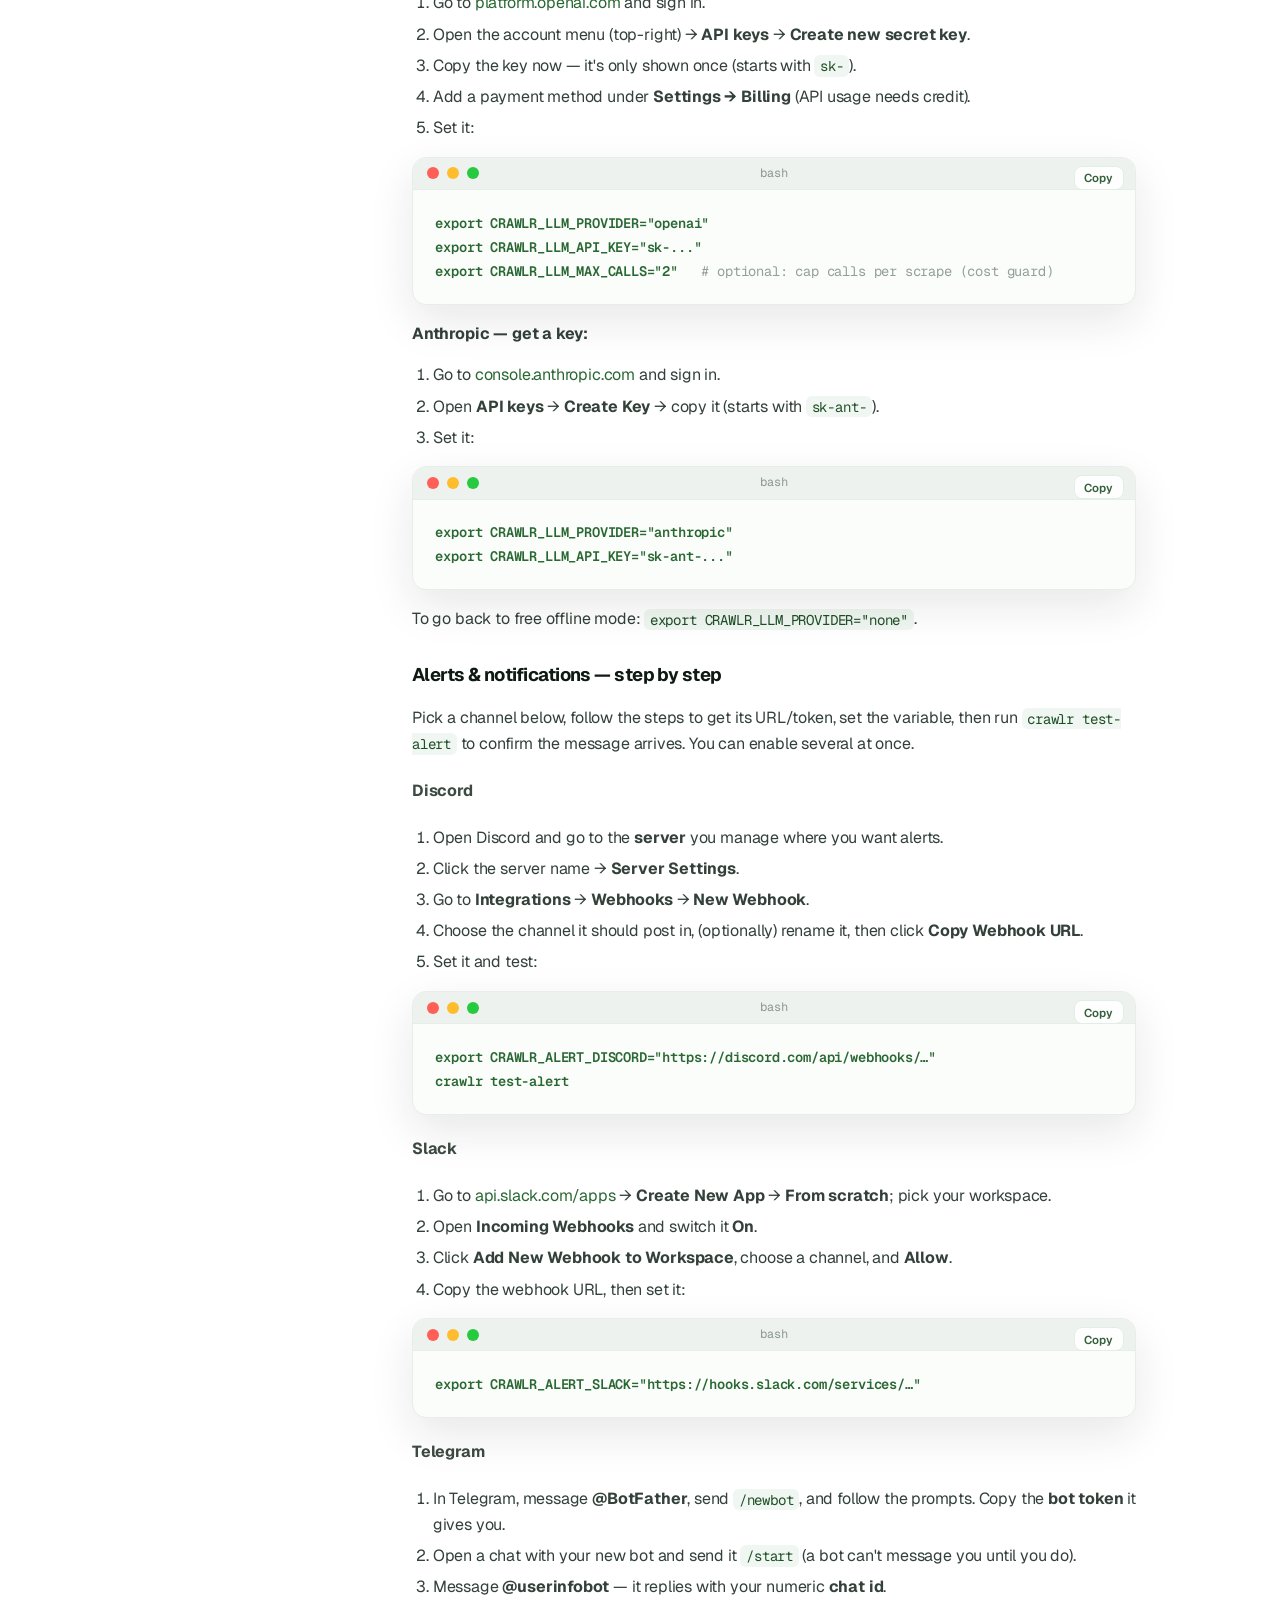
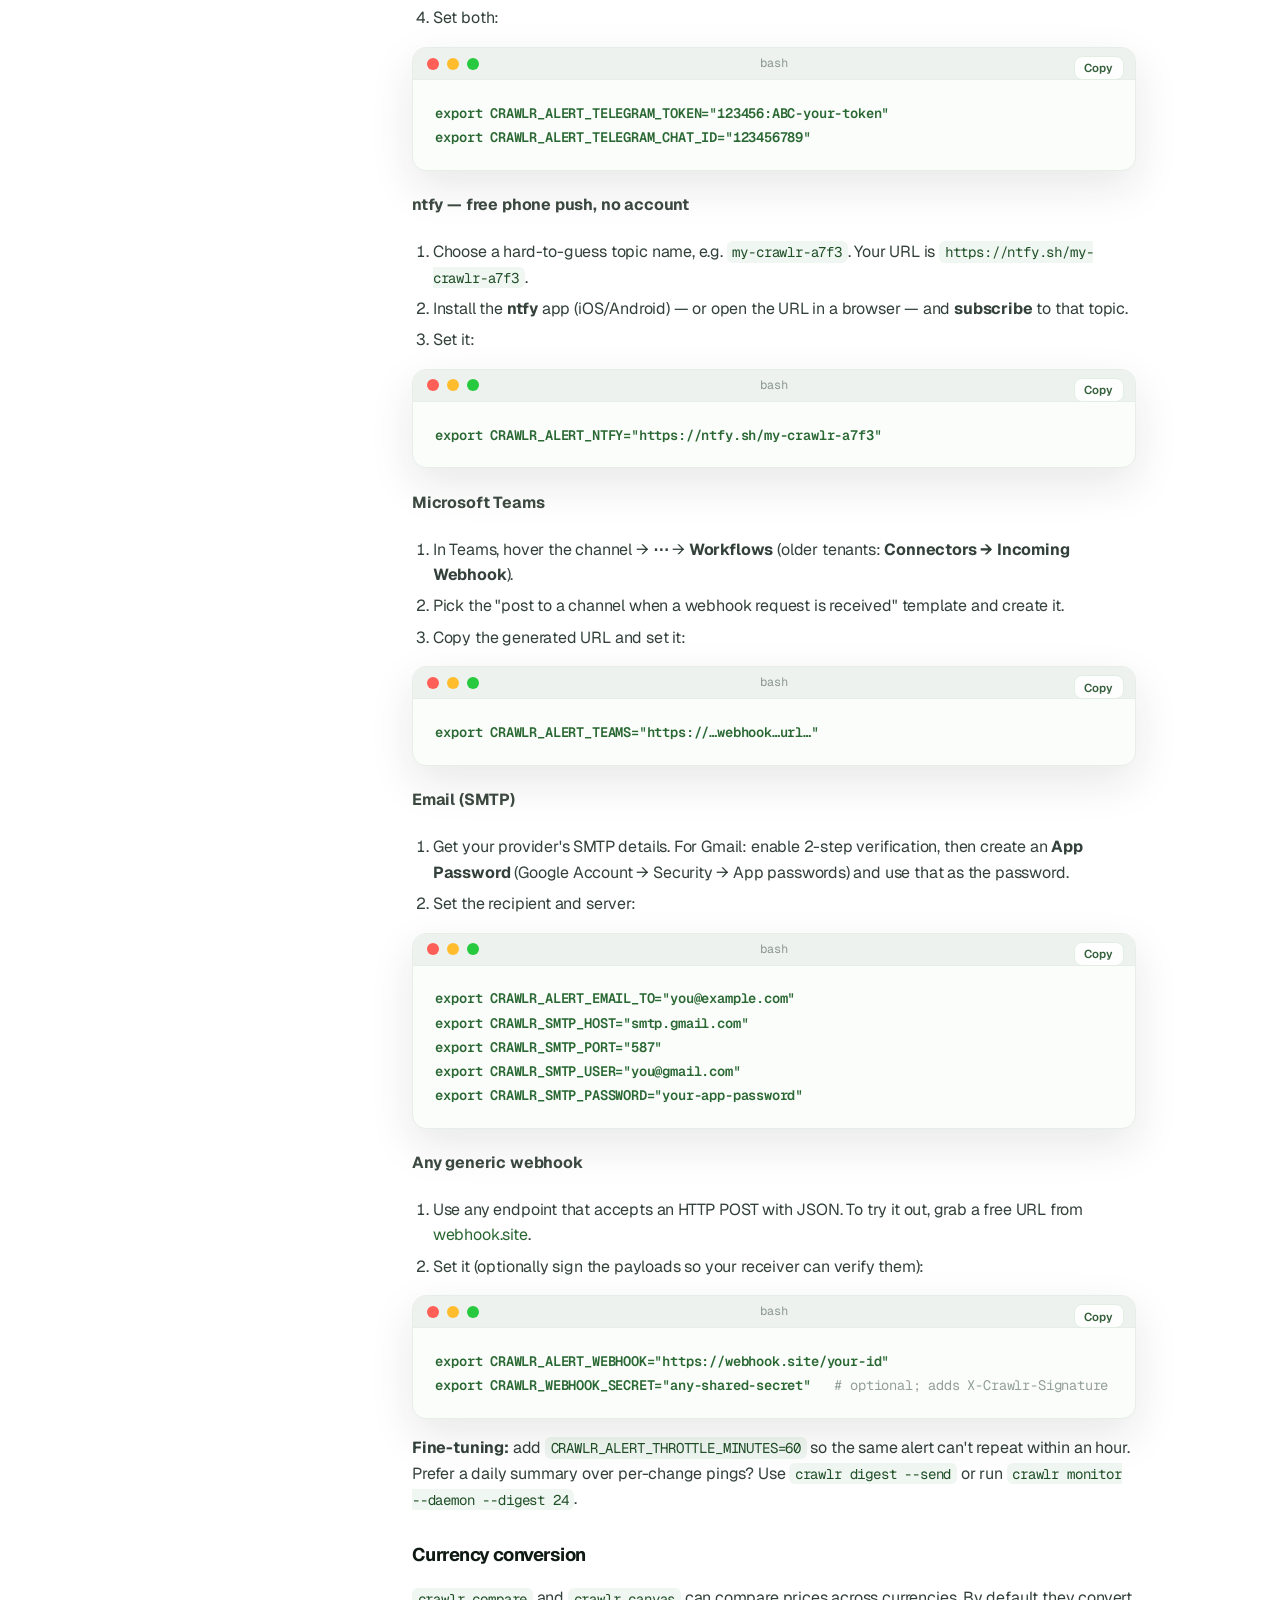
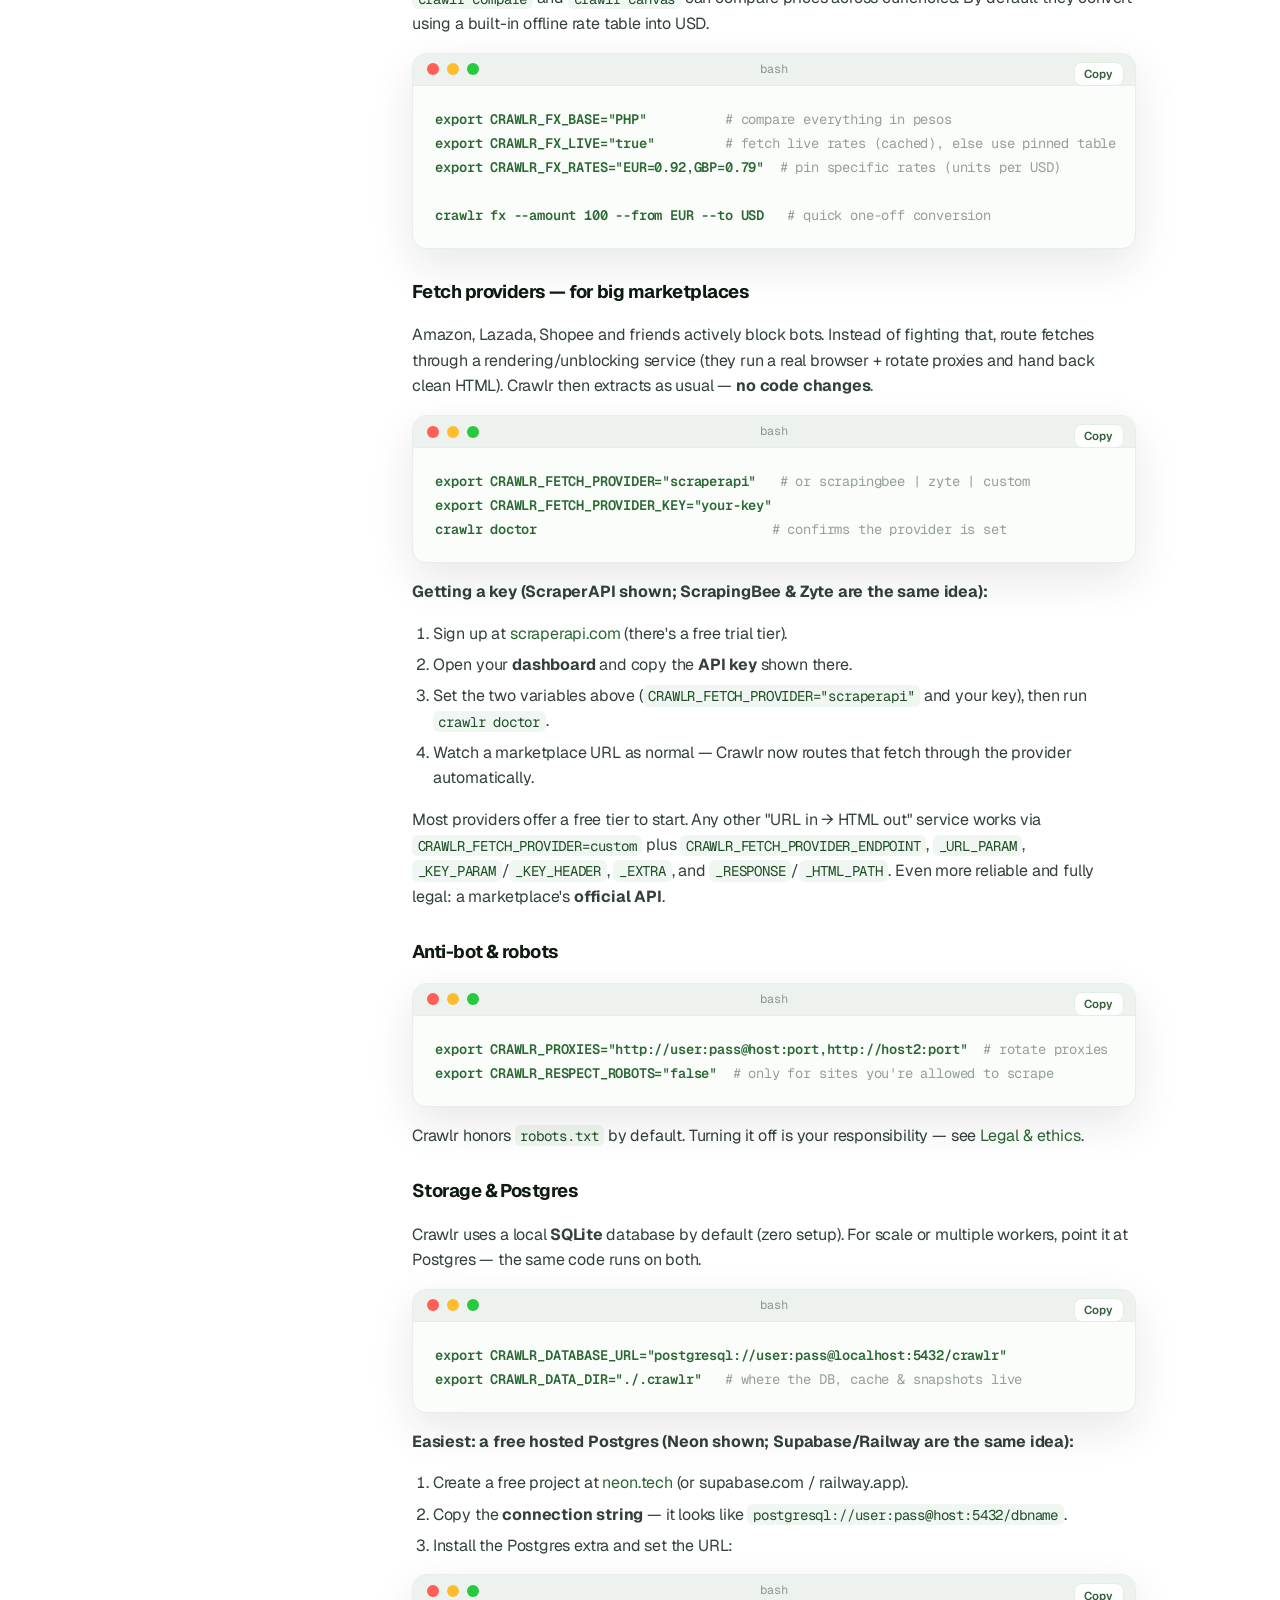
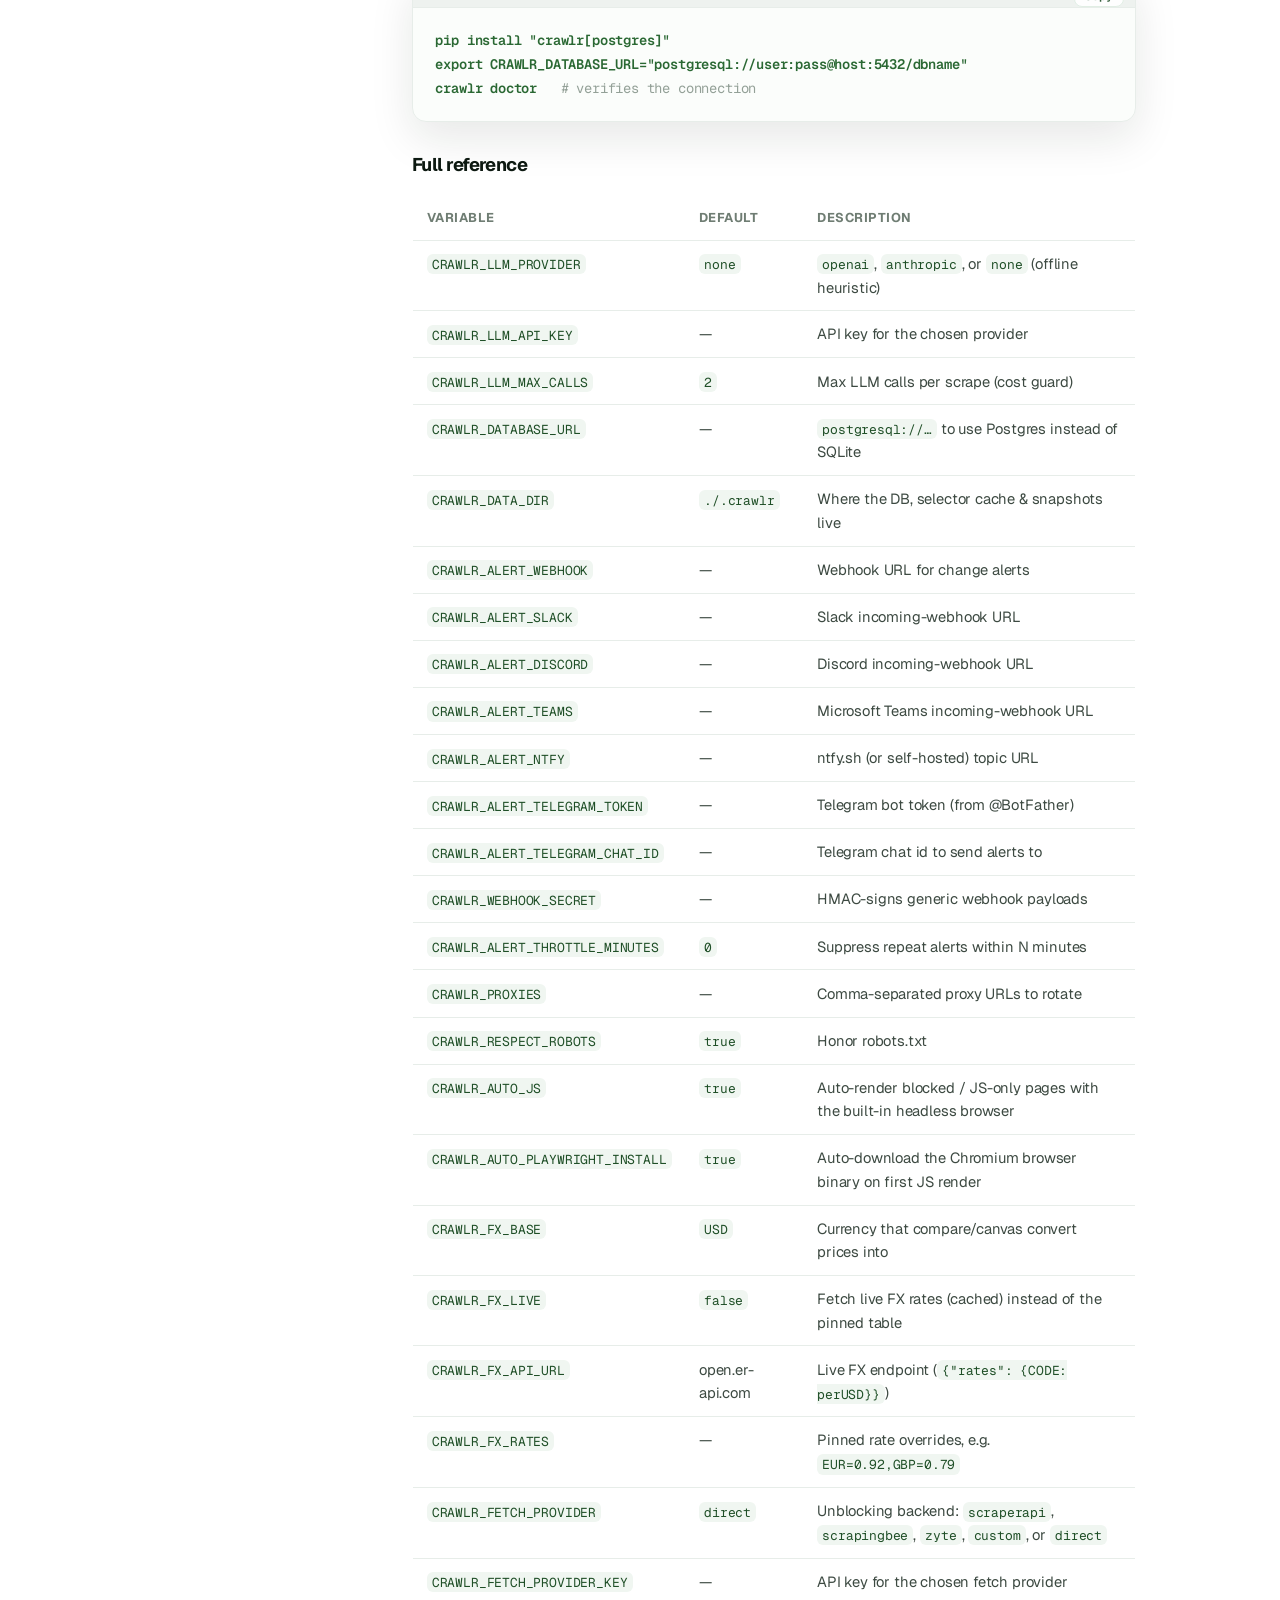
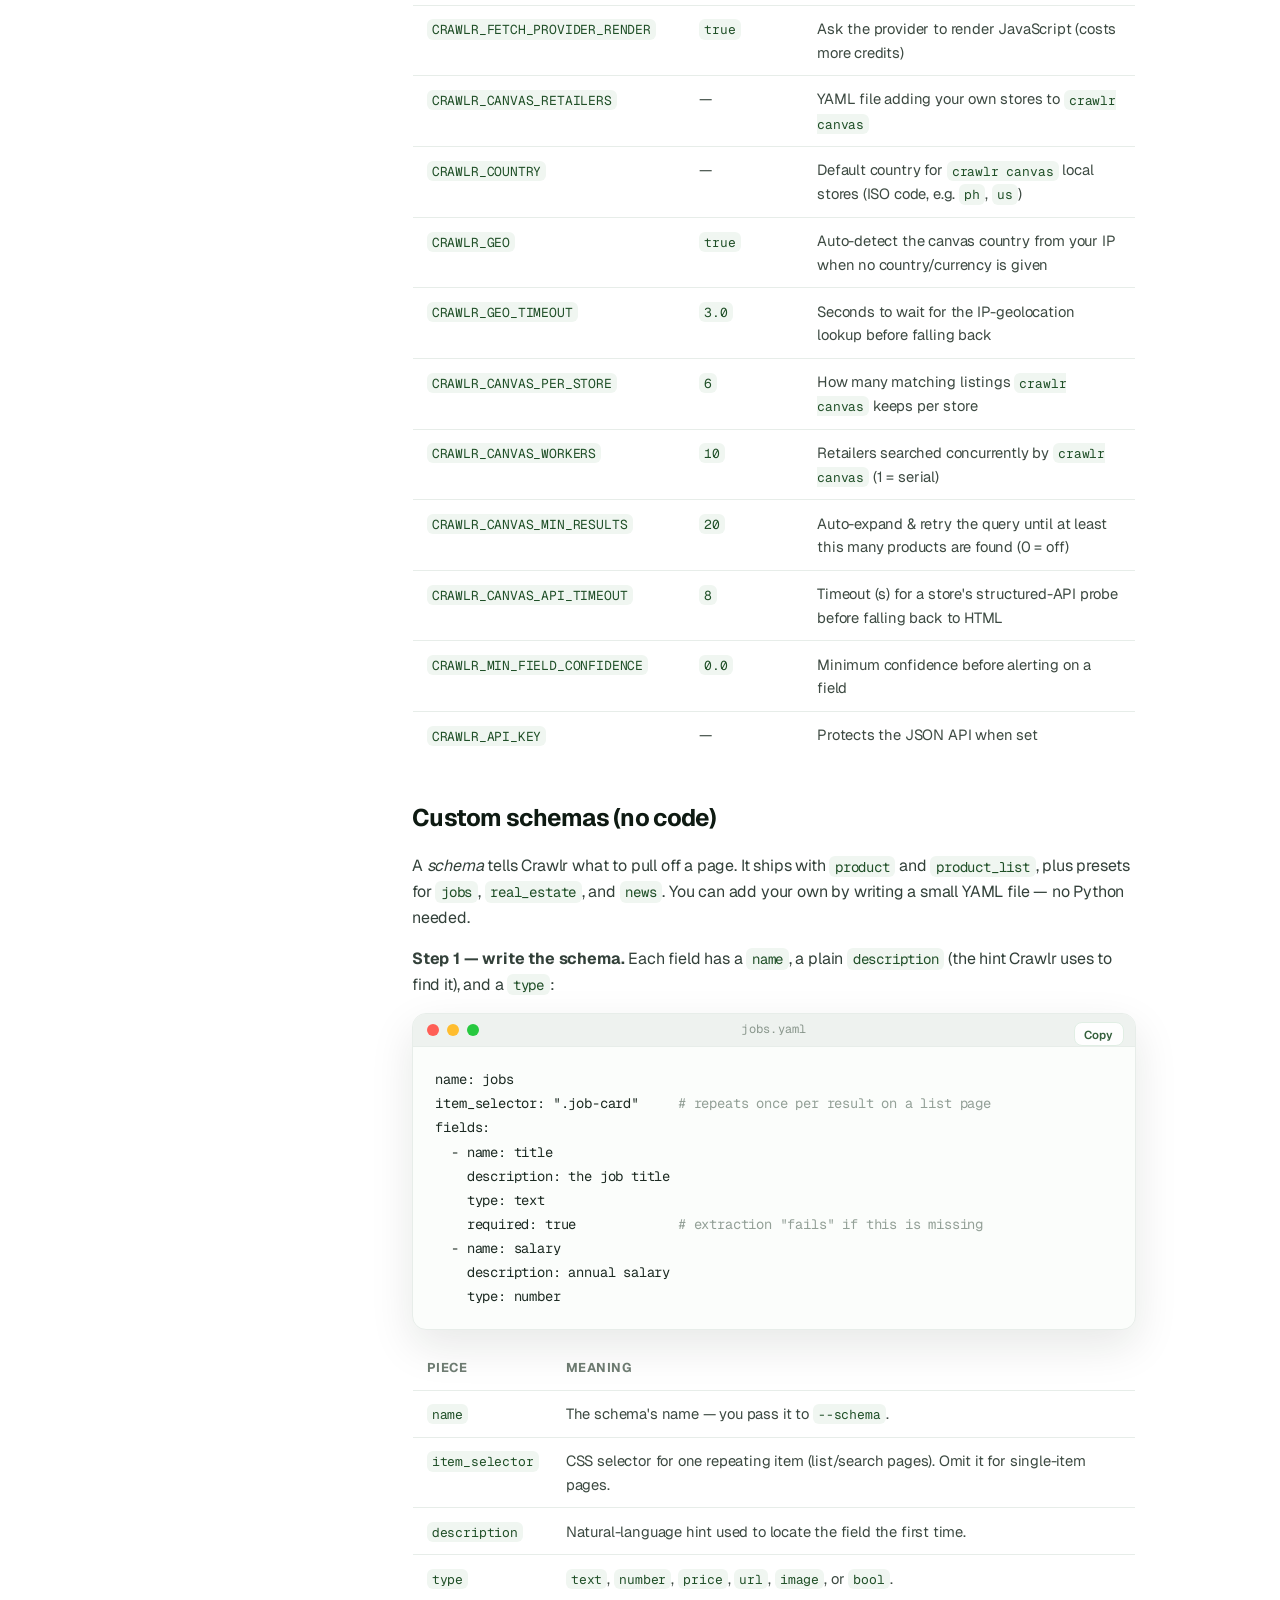
==== commit 89facc7e: "feat: automated multi-strategy extraction engine + product identity + watch loop + deal scoring; 0.8" ====
--- a/web/docs.html
+++ b/web/docs.html
@@ -20,7 +20,7 @@
       <a class="brand" href="index.html">
         <img src="logo.png" alt="Crawlr logo">
         <span class="word">crawlr</span>
-        <span class="ver">v0.7.1</span>
+        <span class="ver">v0.8.0</span>
       </a>
       <div class="nav-links">
         <a href="index.html">Home</a>
@@ -239,12 +239,25 @@
       <code>CRAWLR_CANVAS_PER_STORE</code>). Search-page chrome ("Results for …", bare query echoes)
       is filtered out for accuracy, and stores that block bots are listed with a hint to turn on a
       <a href="#config-provider">fetch provider</a>.</p>
-      <p><strong>Behaves like a shopping aggregator, not a scraper.</strong> For each store, canvas
-      tries several strategies in order — the store's own <strong>structured JSON search API</strong>
-      first (Lazada's <code>?ajax=true</code>, Shopee's search API, plus generic <strong>Shopify</strong>
-      and <strong>WooCommerce</strong> Store APIs), then <strong>embedded JSON-LD</strong> product data,
-      then HTML scraping with automatic JS rendering. So <strong>Lazada/Shopee and many smaller PH
-      shops return real products with prices for free</strong>, no fetch provider needed.</p>
+      <p><strong>Behaves like a shopping aggregator, not a scraper.</strong> Canvas runs a
+      <strong>multi-strategy extraction engine</strong> over every store and merges whatever works —
+      it never depends on one technique: (1) the store's <strong>structured JSON search API</strong>
+      (Lazada <code>?ajax=true</code>, Shopee, generic <strong>Shopify</strong> &amp;
+      <strong>WooCommerce</strong>), (2) <strong>embedded JSON-LD</strong>, (3) <strong>framework
+      hydration state</strong> (<code>__NEXT_DATA__</code>, <code>__NUXT__</code>,
+      <code>__APOLLO_STATE__</code>, <code>__INITIAL_STATE__</code>) that carries full product JSON on
+      SPA sites rendering nothing in raw HTML, (4) a generic <strong>inline-JSON scan</strong>, and
+      (5) the <strong>self-healing CSS selector</strong> extractor. All run on a single fetch and are
+      merged, so <strong>Lazada/Shopee and many smaller PH shops return real products for free</strong>.
+      On a block, canvas also retries with a <strong>mobile user-agent</strong> before escalating to JS.</p>
+      <p><strong>Accurate matching.</strong> A <strong>product-identity resolver</strong> decides when
+      two listings are the same product — by GTIN/barcode, then SKU + brand, then brand + model code
+      (<code>g502</code>, <code>60he</code>) — so <code>--group</code> compares the same item across
+      shops without merging different models. Every listing is <strong>deal-scored</strong> against
+      the cross-store median.</p>
+      <p><strong>Close the loop:</strong> <code>--watch --target 5000</code> turns a search into
+      tracked watches across every store it found, so the normal monitor + alert stack pings you when
+      any store drops.</p>
       <ul>
         <li><strong>Many stores</strong> — Tier-1 marketplaces, local PH shops (DataBlitz, DynaQuest,
         EasyPC, PC Express, GameXtreme, Villman, Watsons, SM) and Temu/Banggood/AliExpress, searched
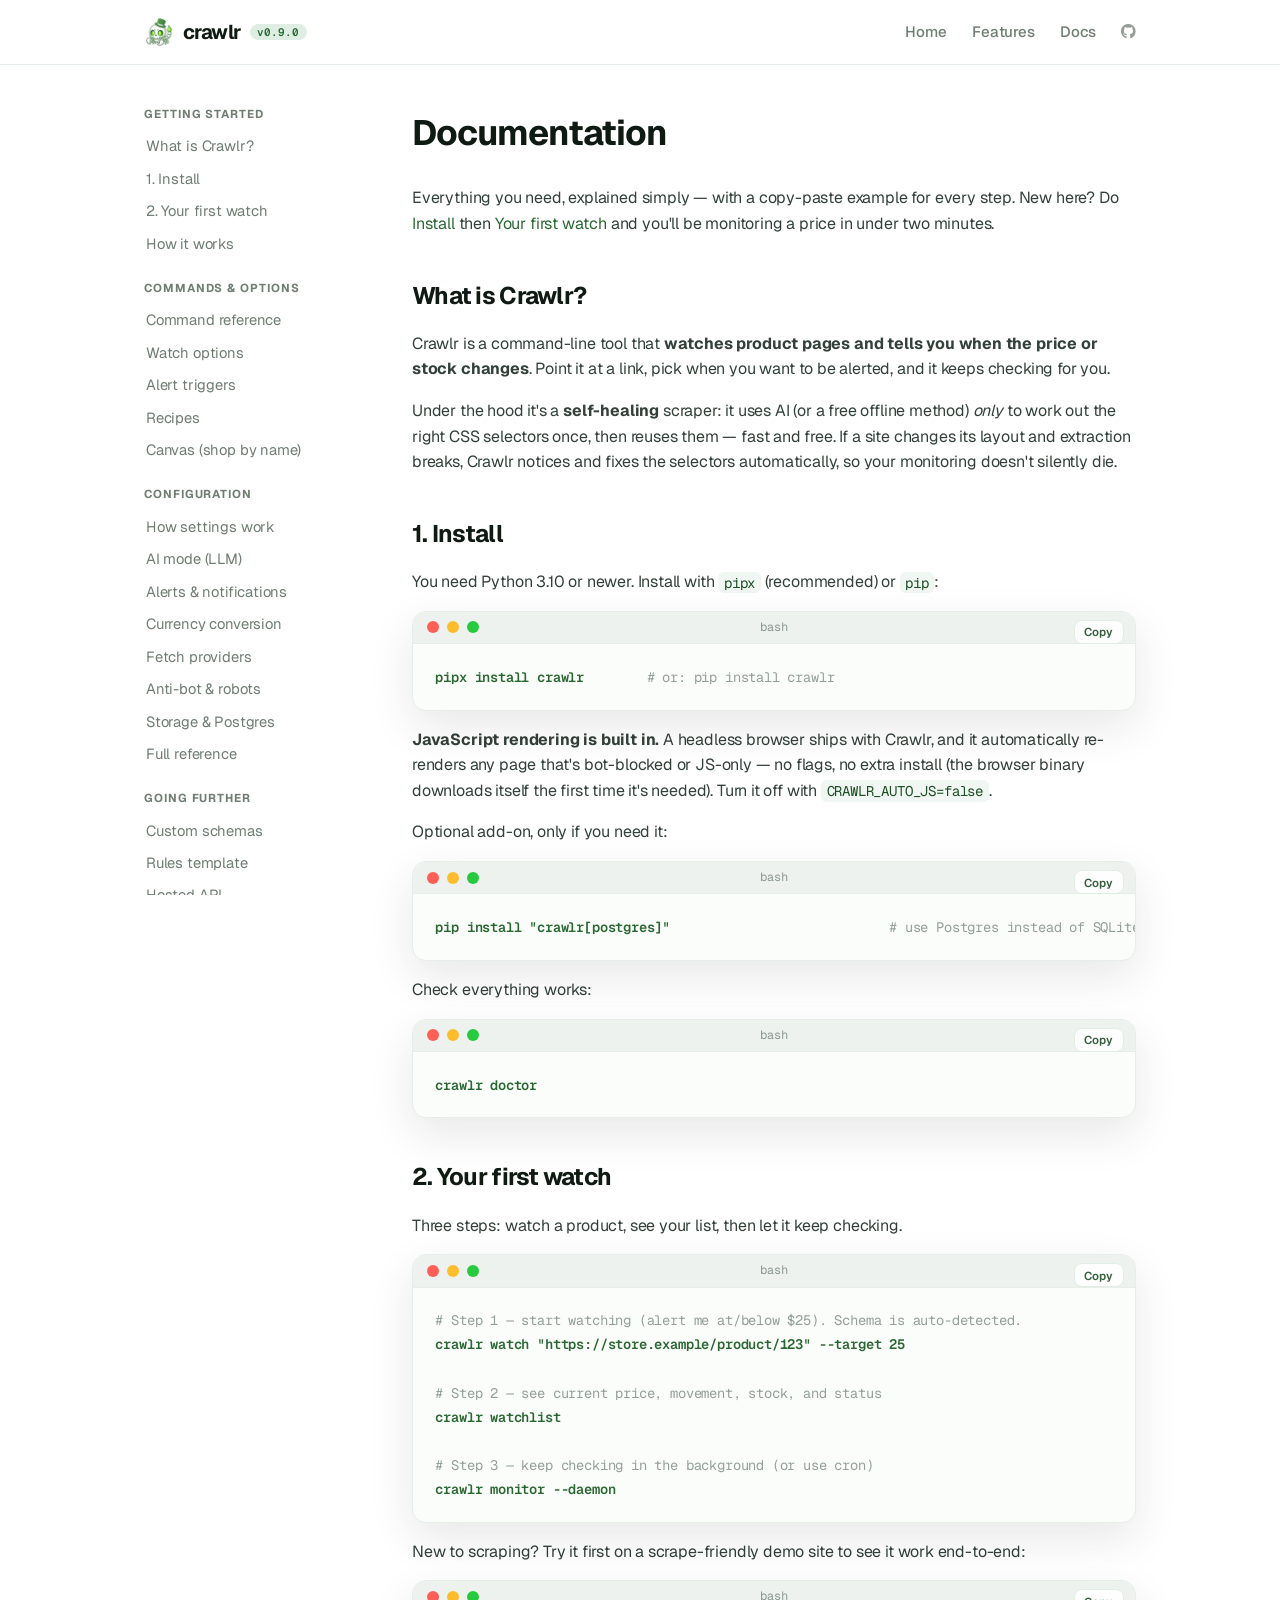
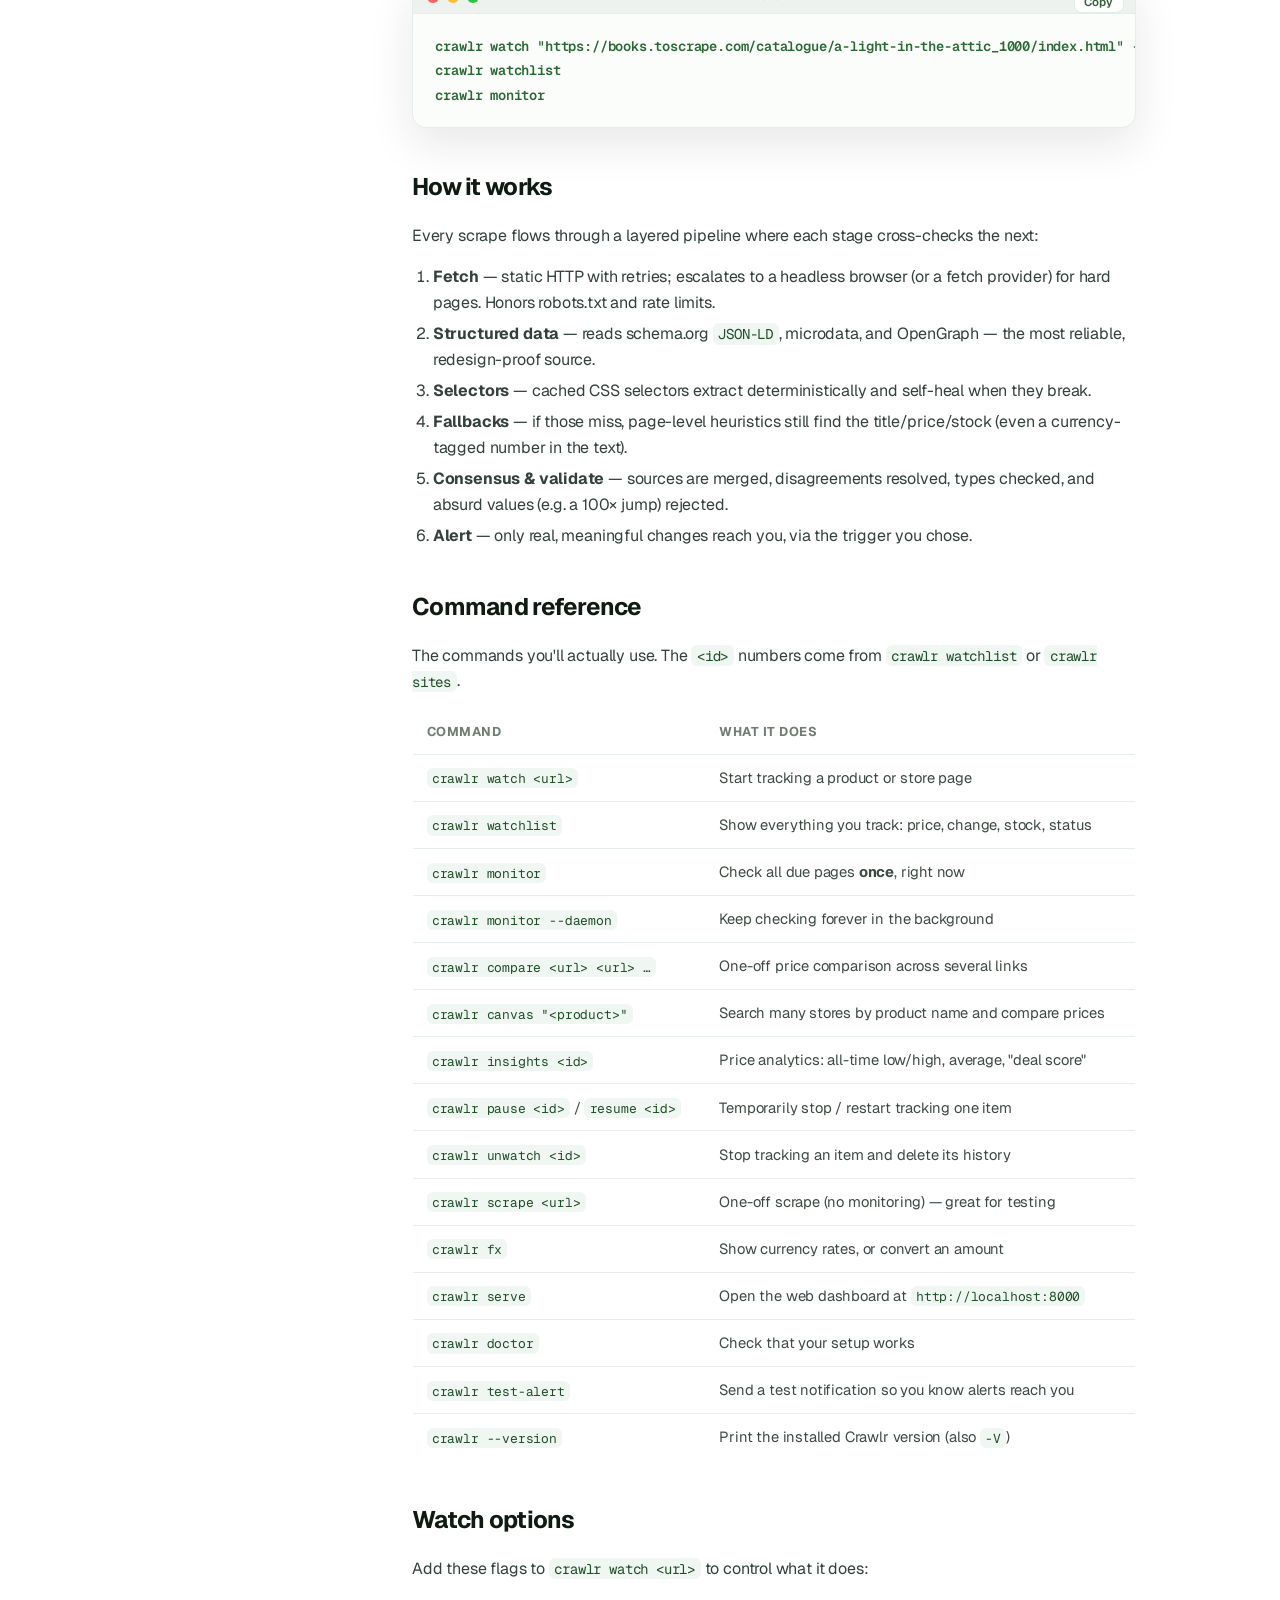
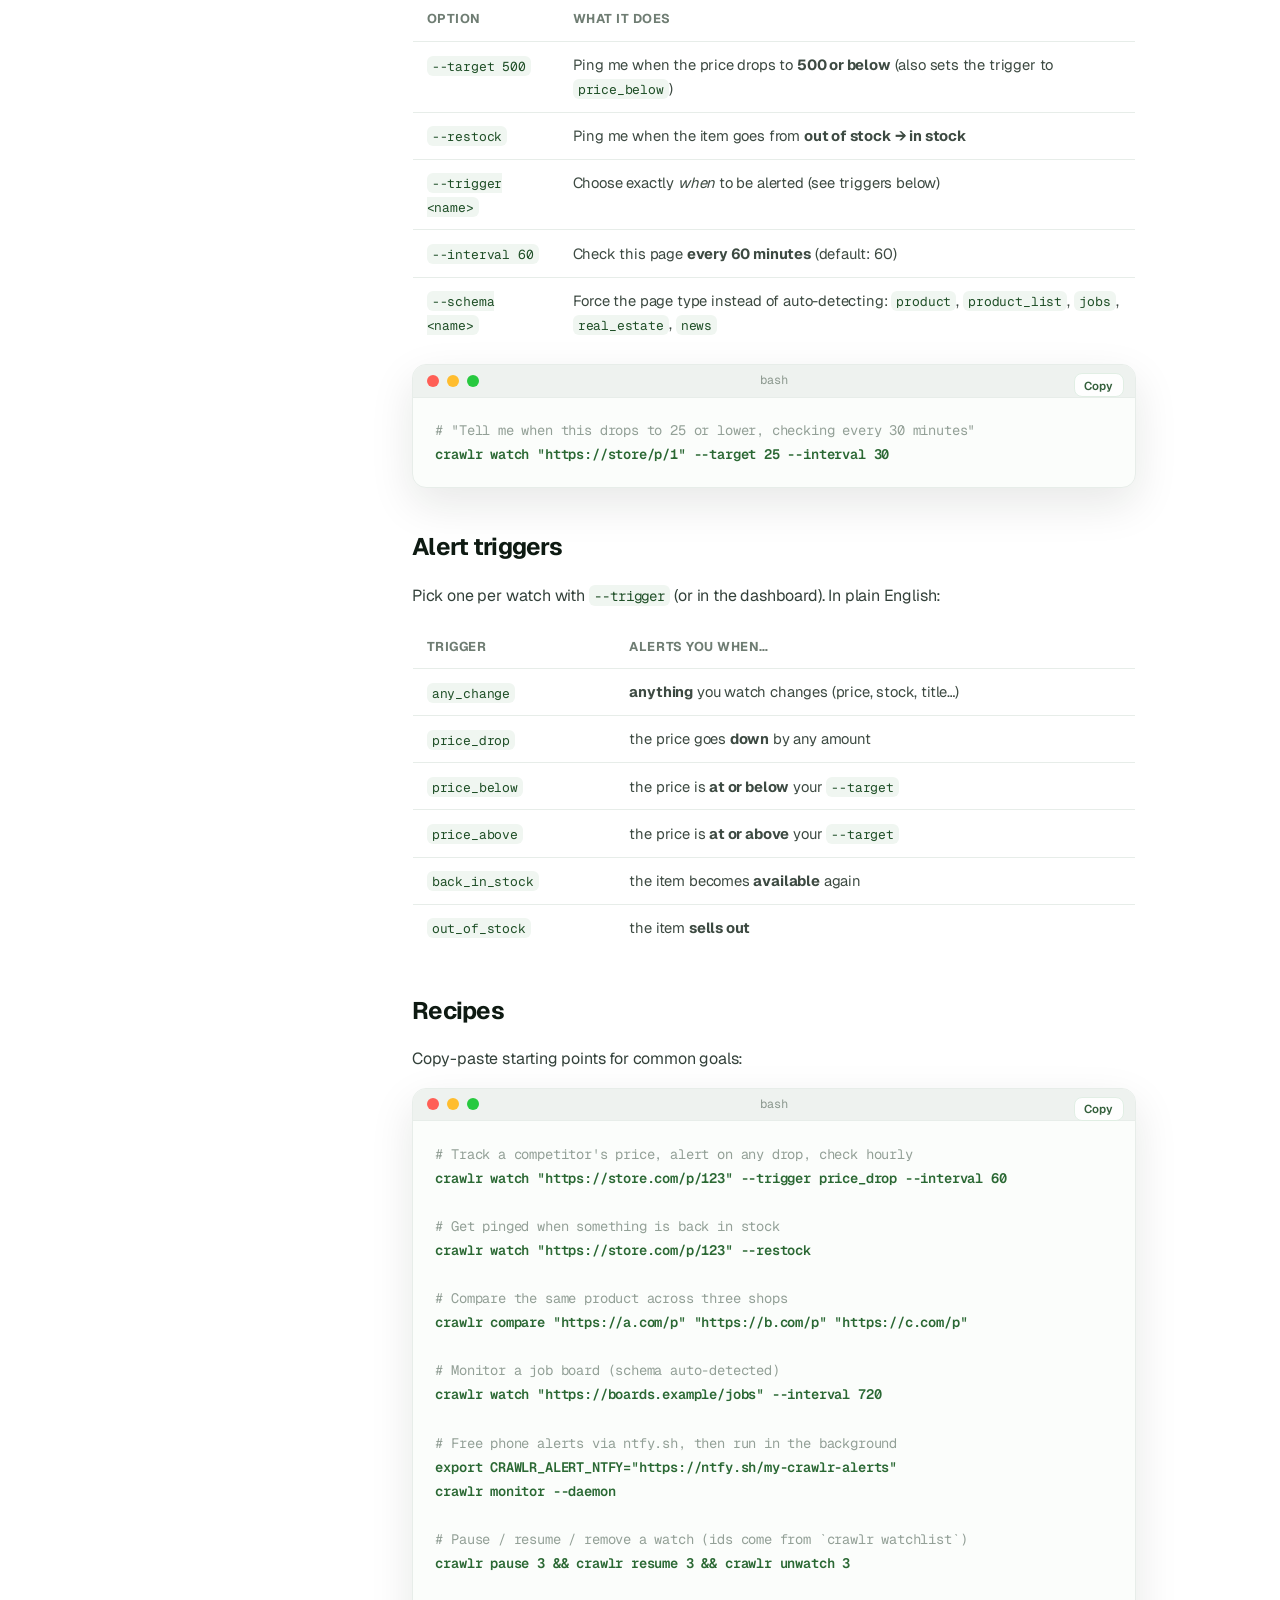
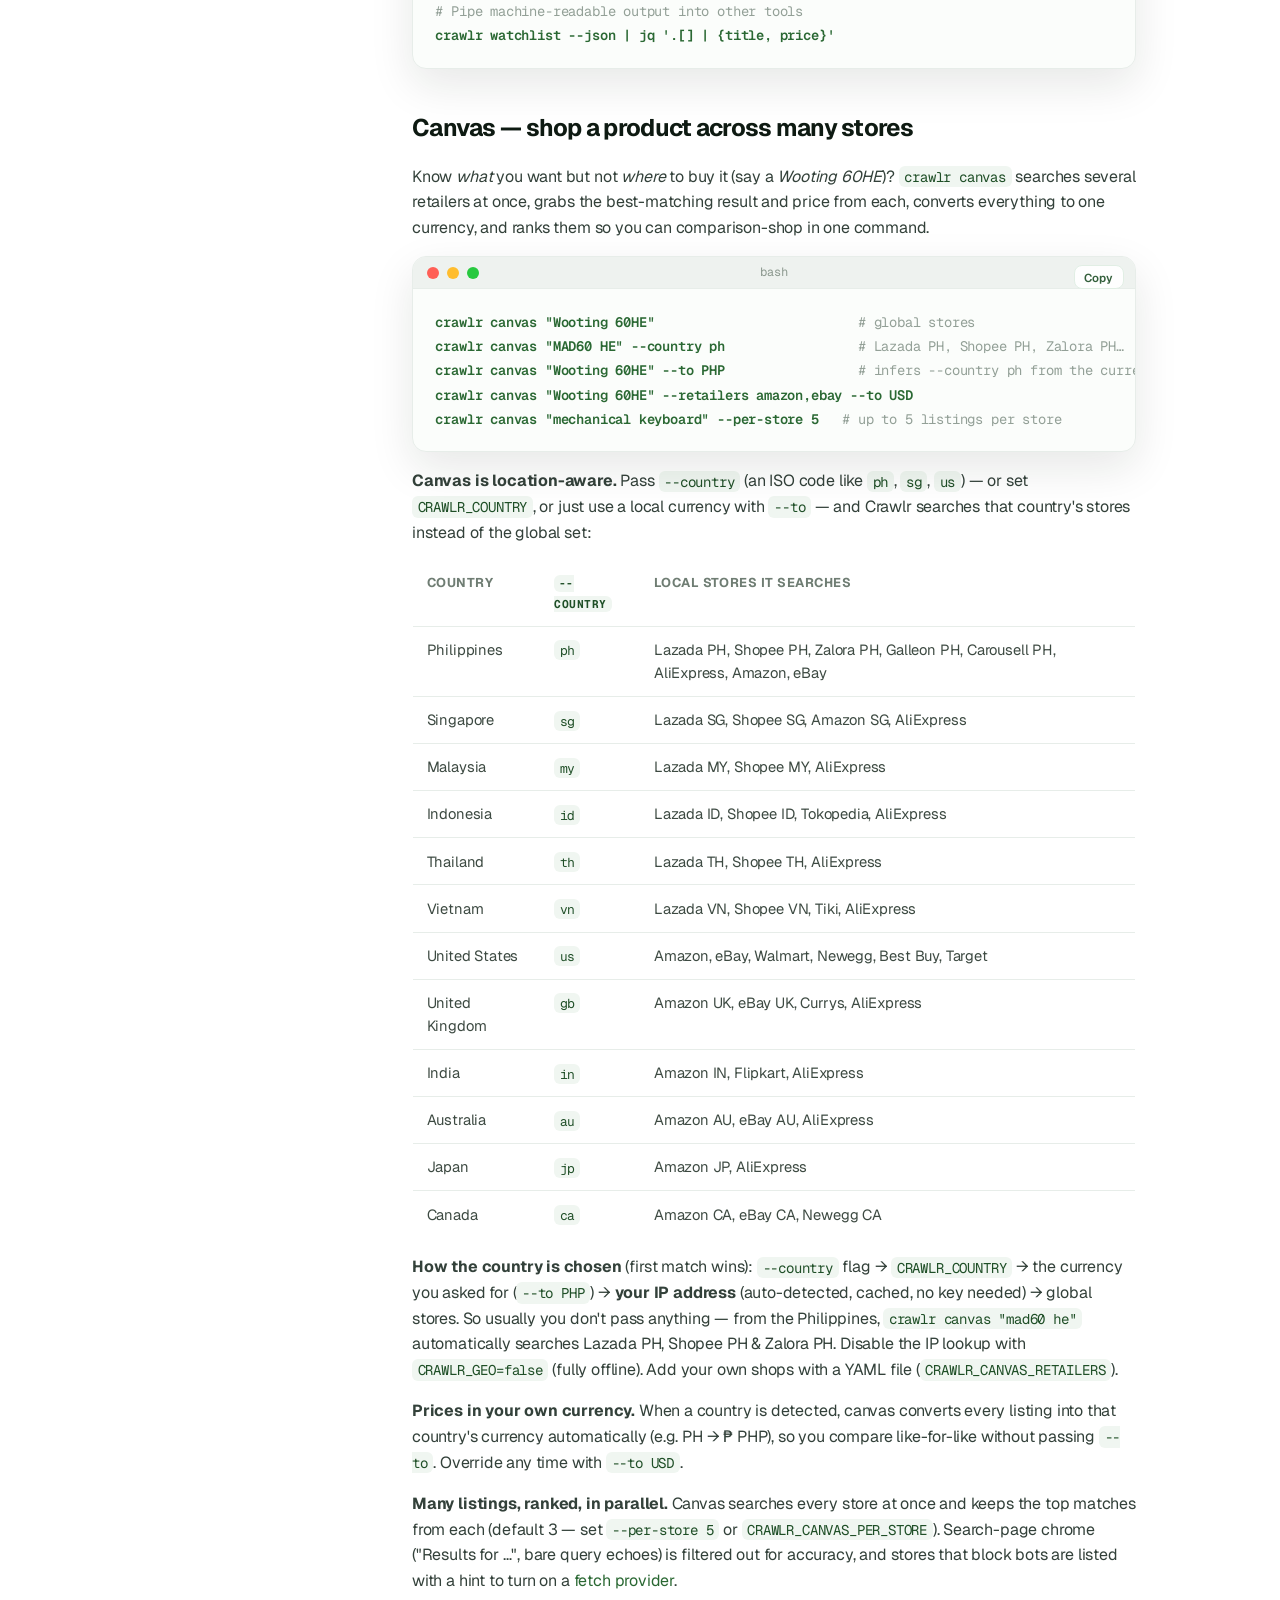
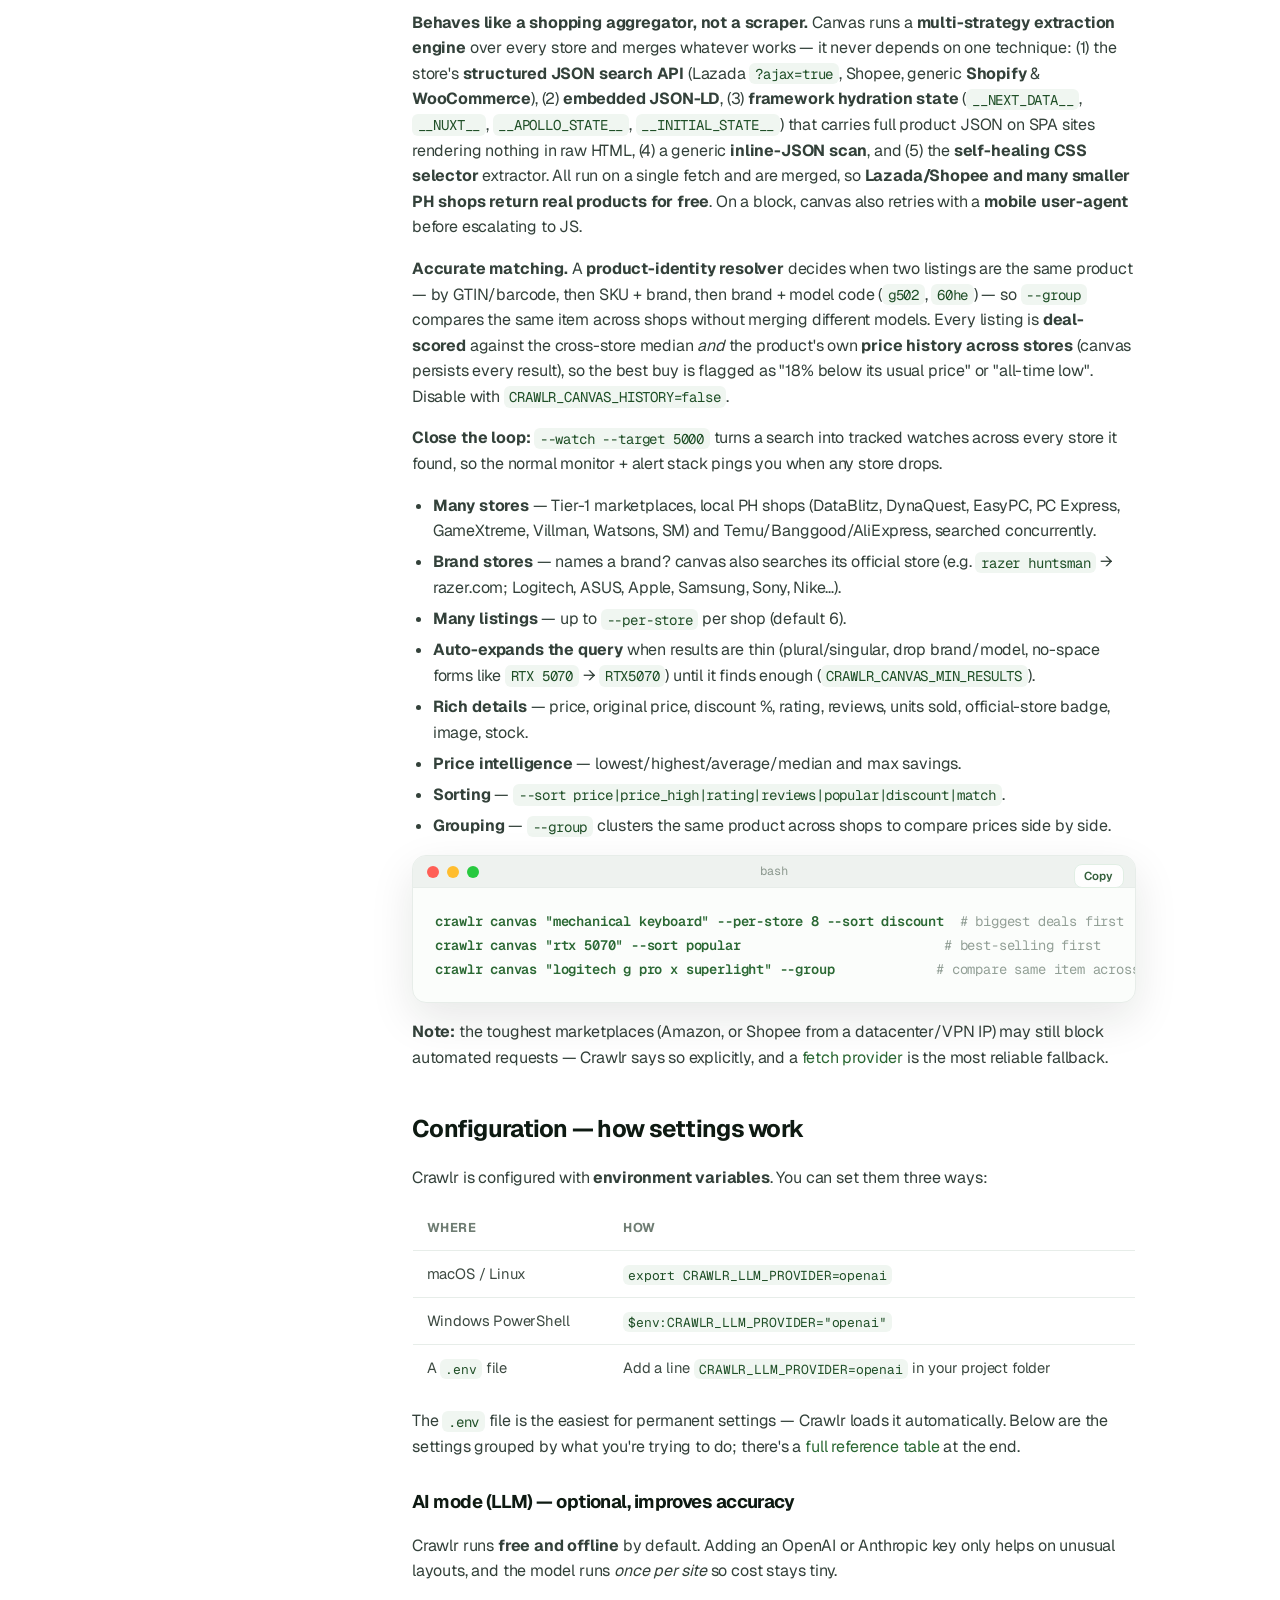
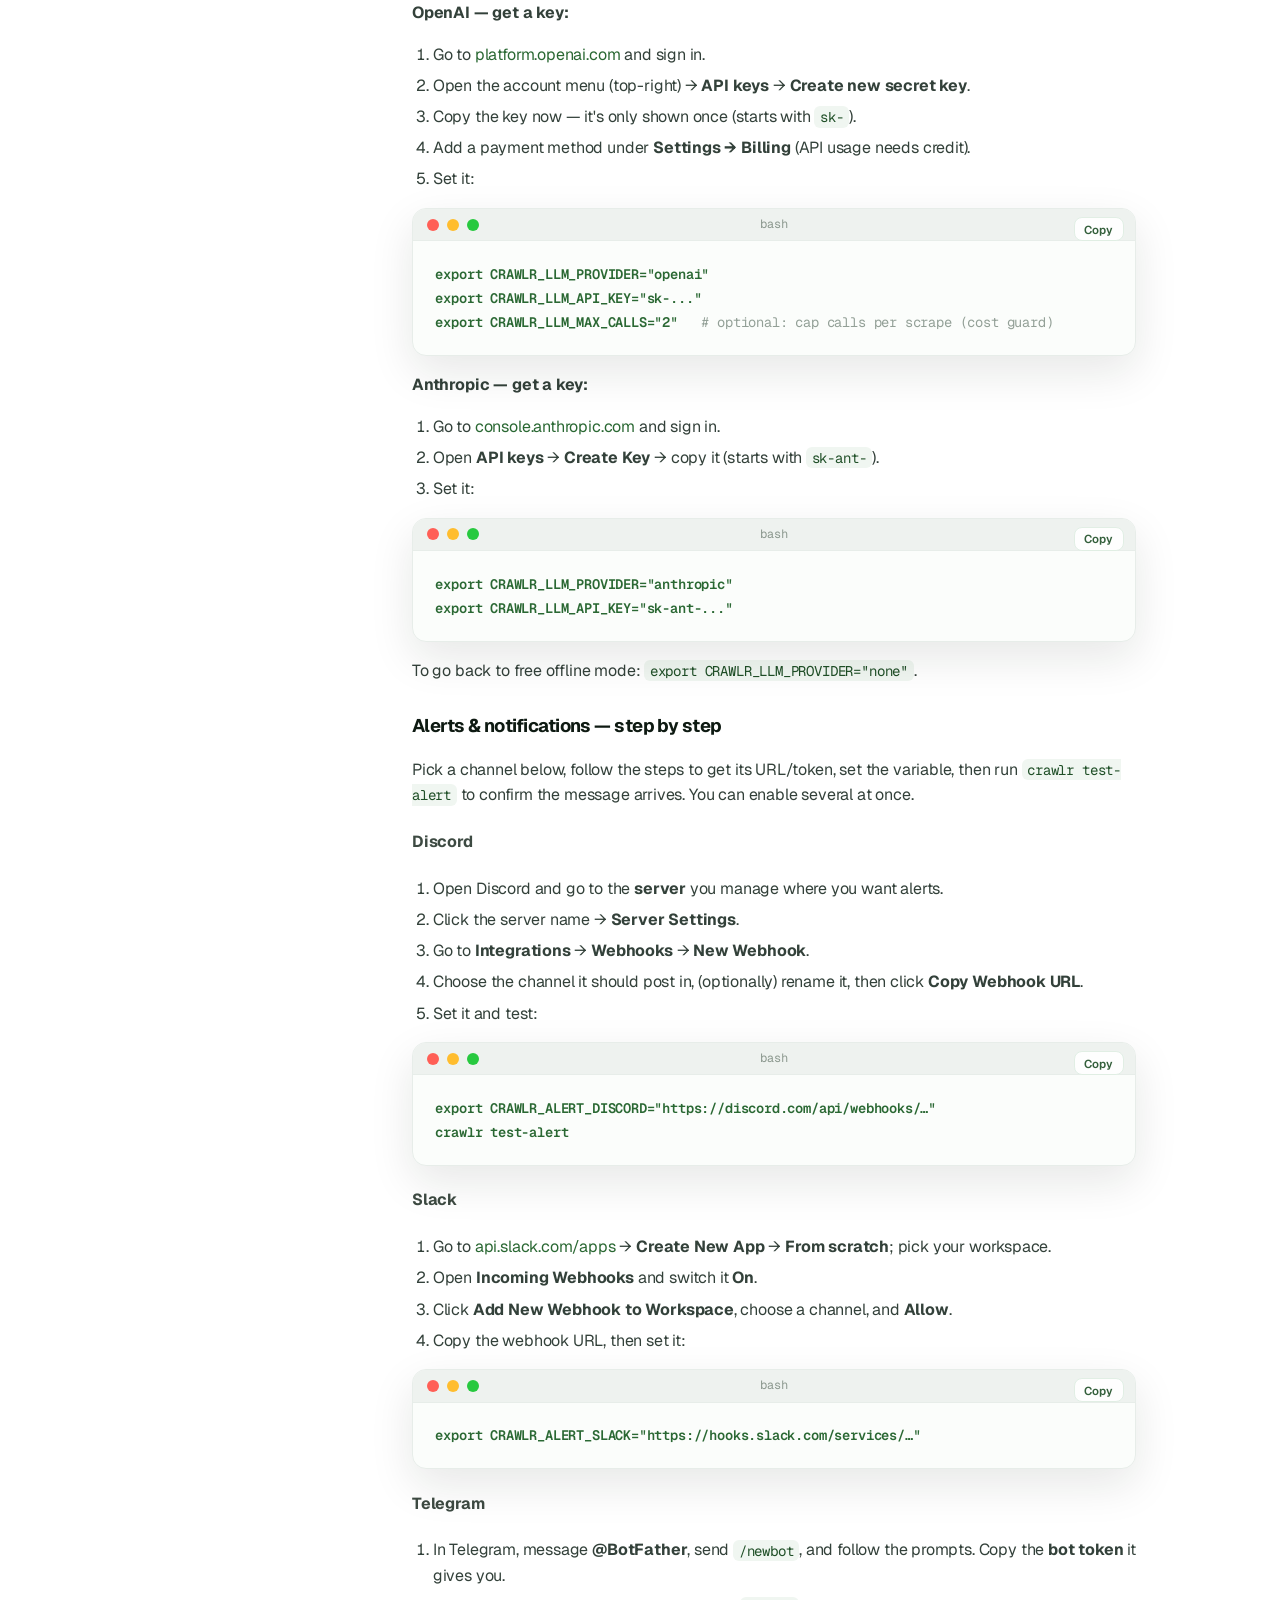
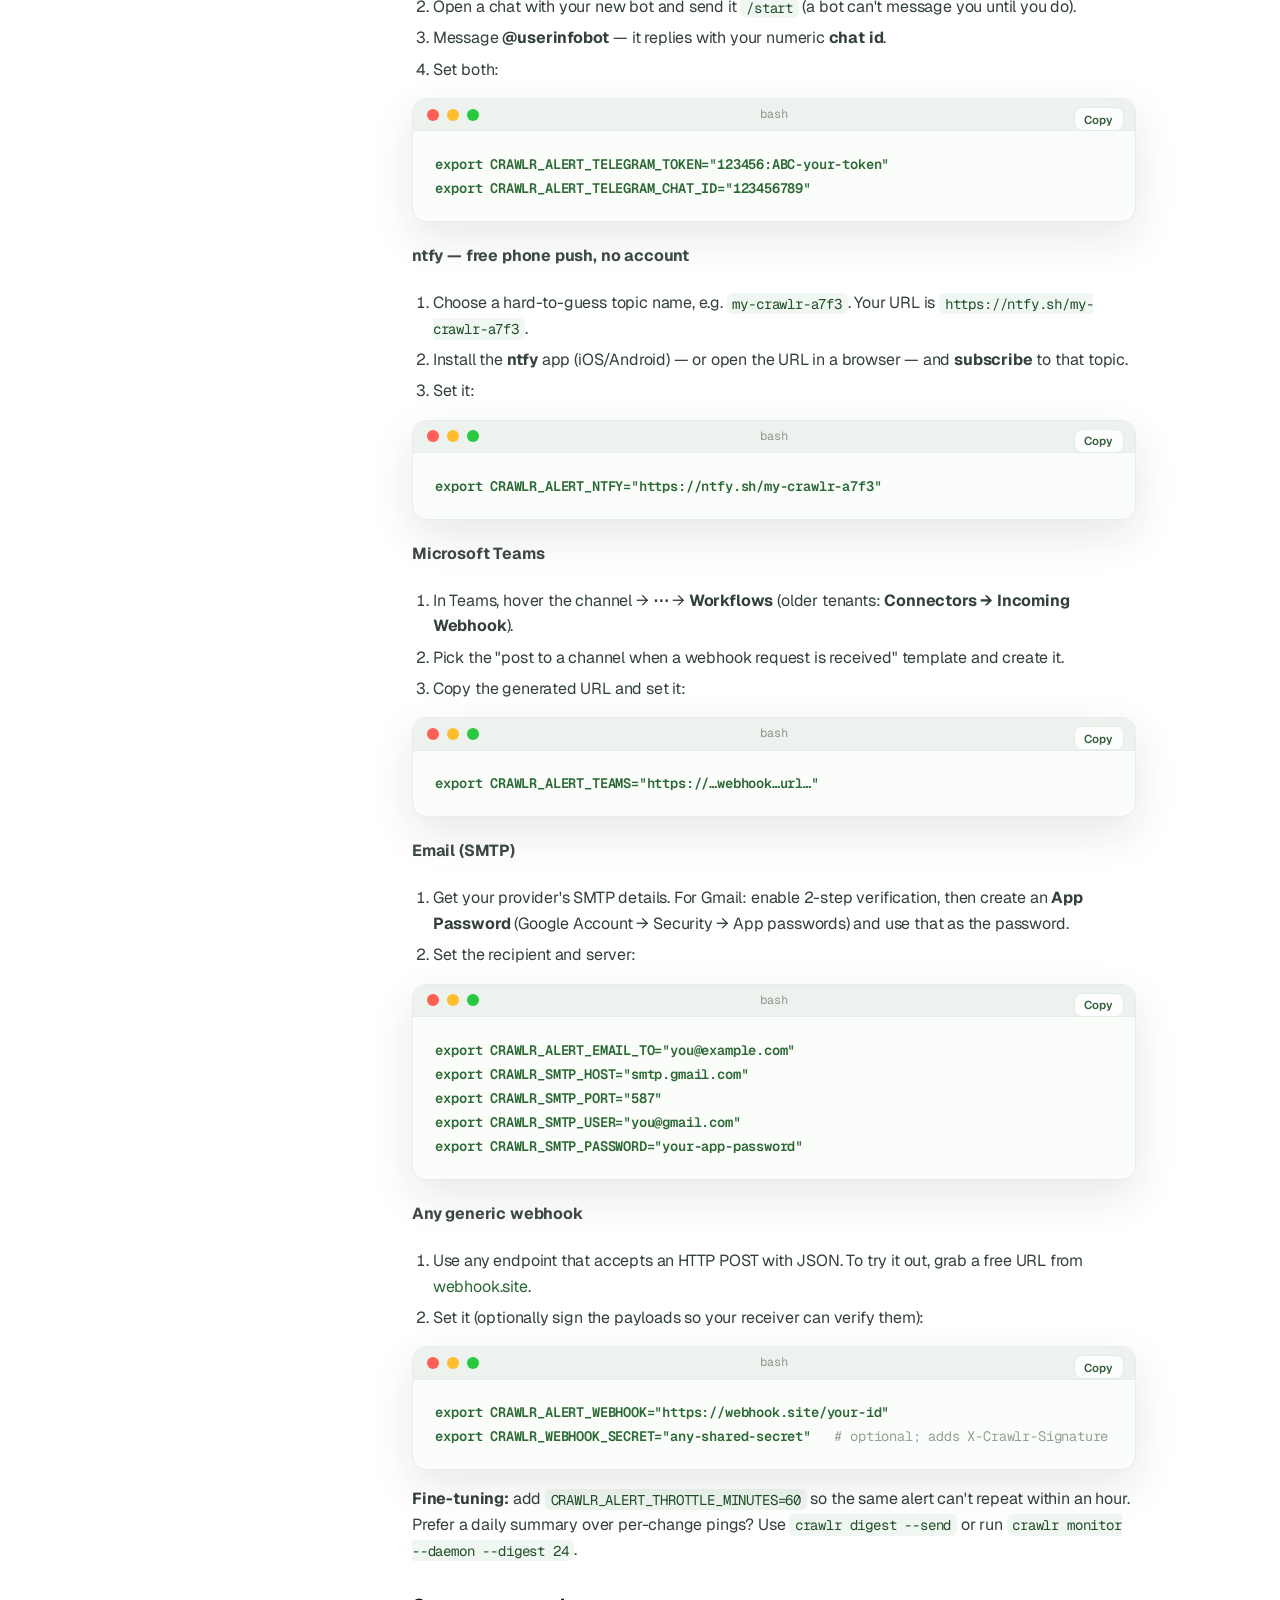
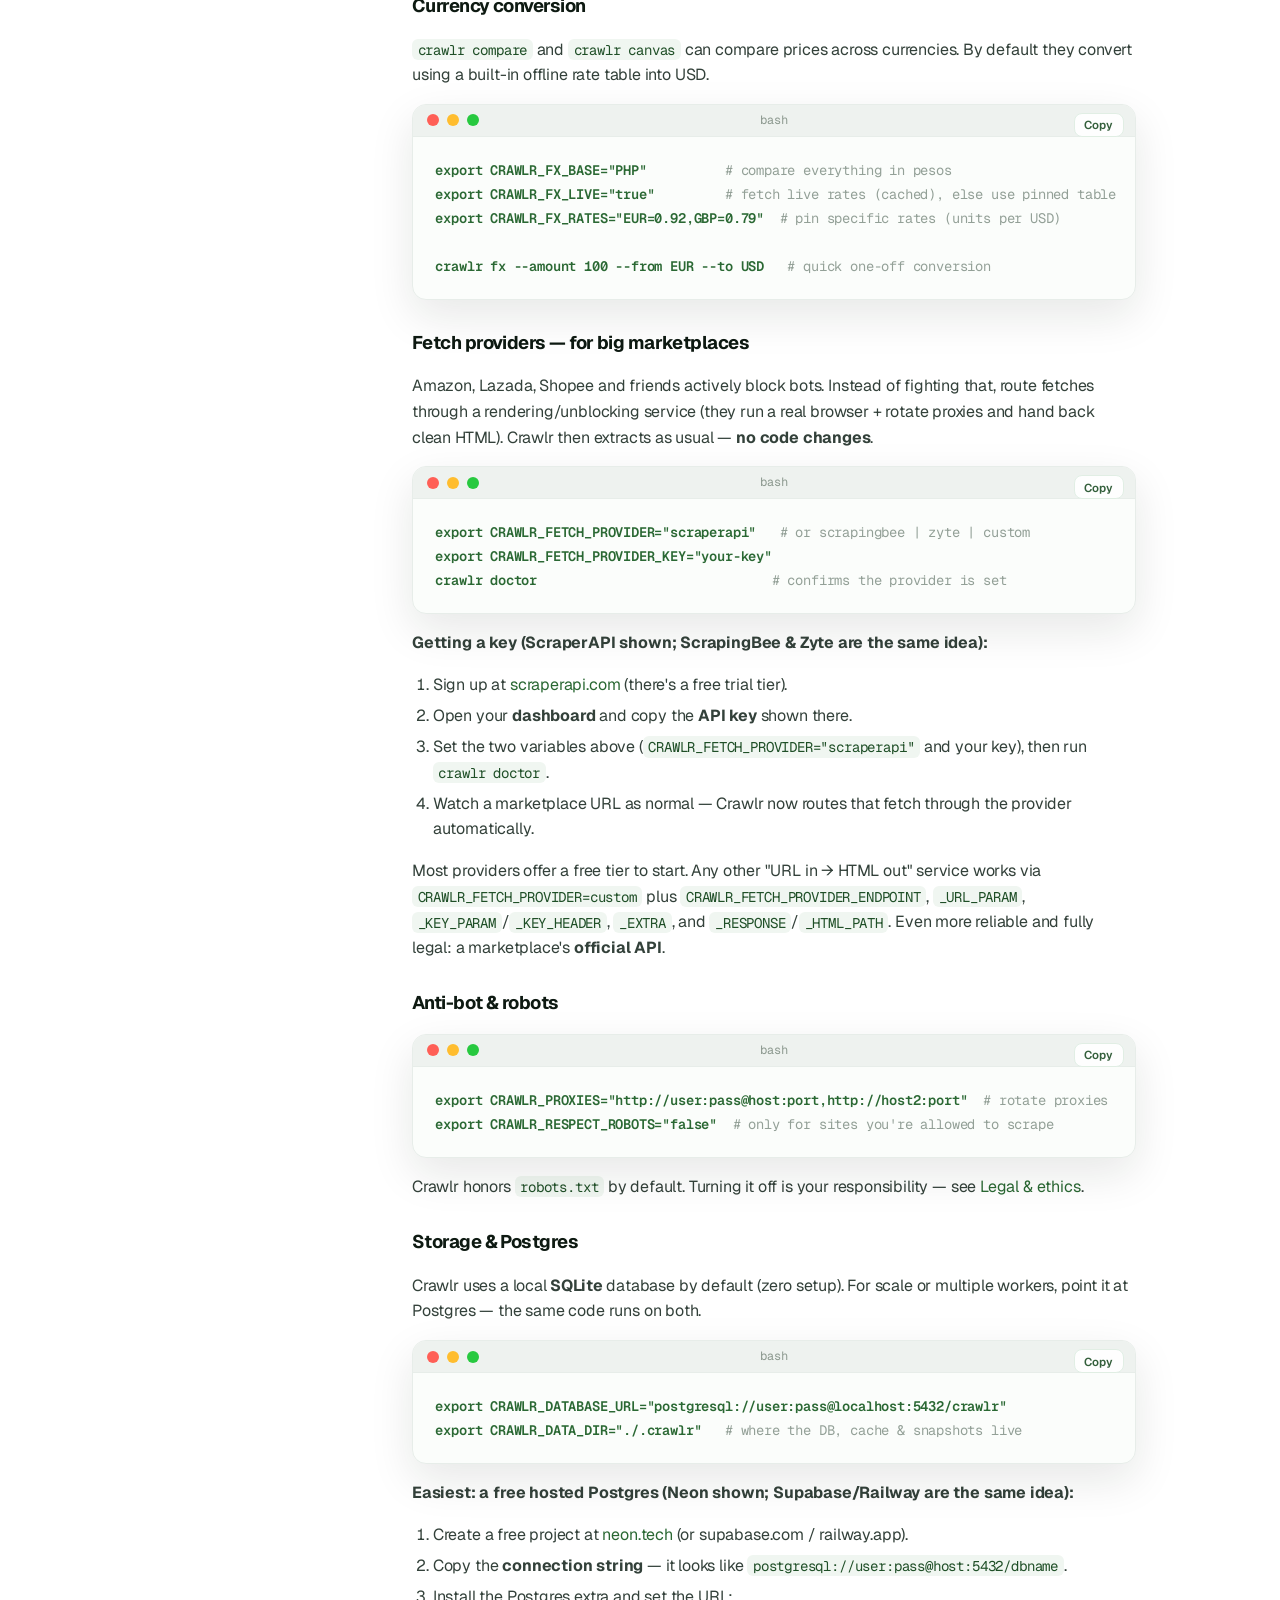
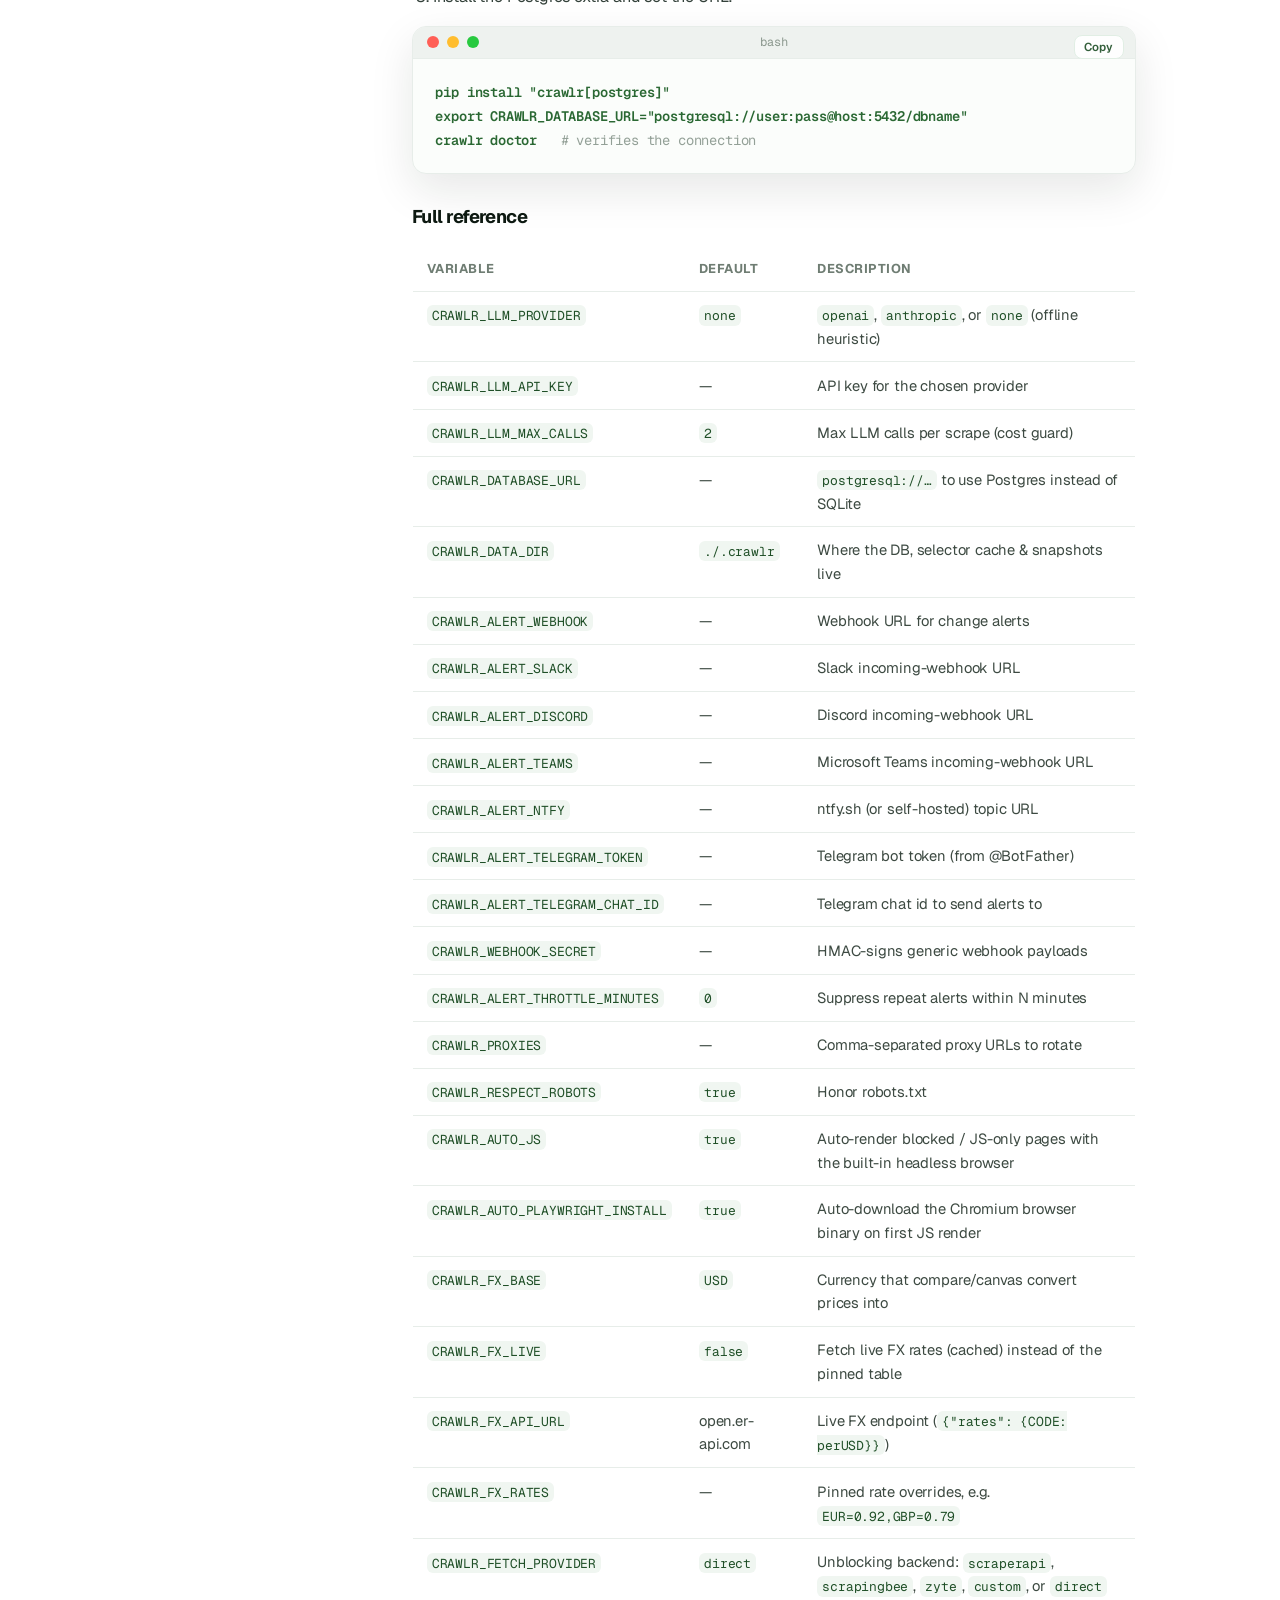
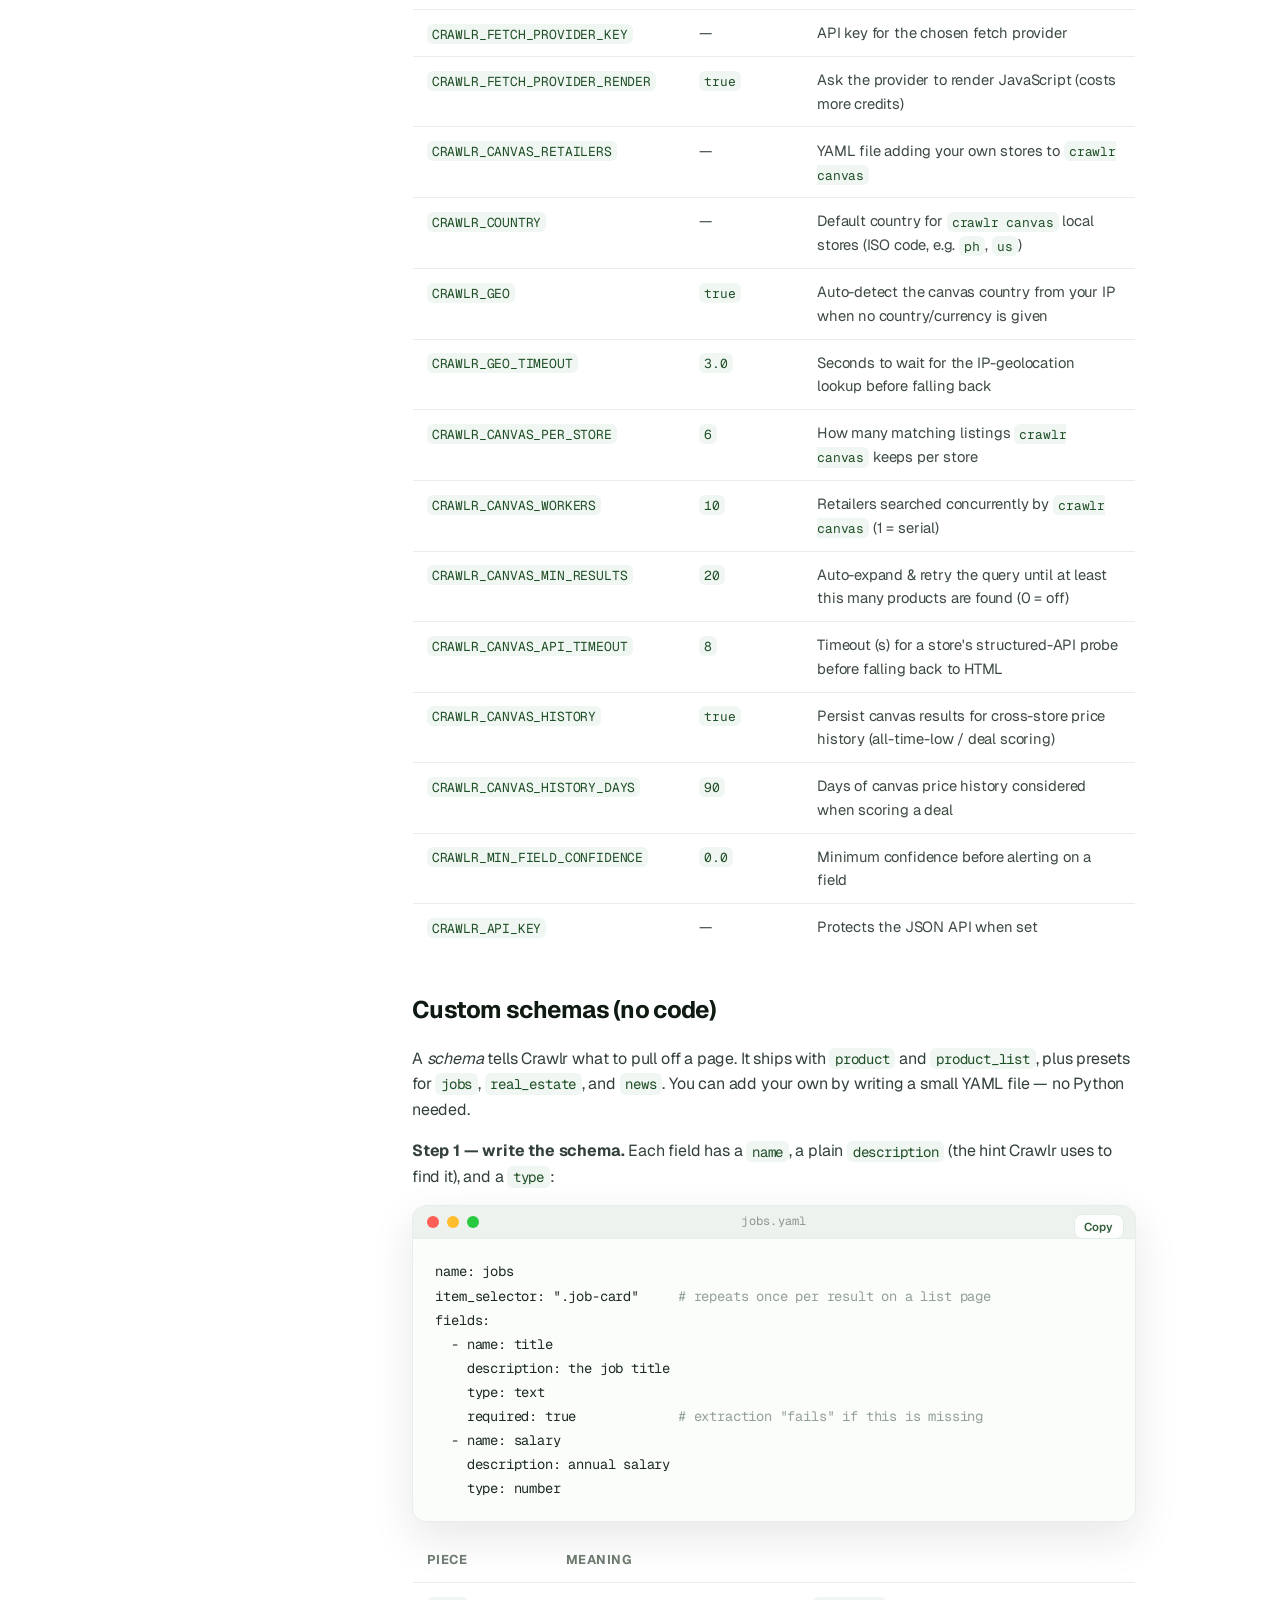
==== commit aa899d7f: "feat(canvas): cross-store price history + deal-over-time scoring; 0.9.0 - new canvas_prices table (d" ====
--- a/web/docs.html
+++ b/web/docs.html
@@ -20,7 +20,7 @@
       <a class="brand" href="index.html">
         <img src="logo.png" alt="Crawlr logo">
         <span class="word">crawlr</span>
-        <span class="ver">v0.8.0</span>
+        <span class="ver">v0.9.0</span>
       </a>
       <div class="nav-links">
         <a href="index.html">Home</a>
@@ -253,8 +253,10 @@
       <p><strong>Accurate matching.</strong> A <strong>product-identity resolver</strong> decides when
       two listings are the same product — by GTIN/barcode, then SKU + brand, then brand + model code
       (<code>g502</code>, <code>60he</code>) — so <code>--group</code> compares the same item across
-      shops without merging different models. Every listing is <strong>deal-scored</strong> against
-      the cross-store median.</p>
+      shops without merging different models. Every listing is <strong>deal-scored</strong> against the
+      cross-store median <em>and</em> the product's own <strong>price history across stores</strong>
+      (canvas persists every result), so the best buy is flagged as "18% below its usual price" or
+      "all-time low". Disable with <code>CRAWLR_CANVAS_HISTORY=false</code>.</p>
       <p><strong>Close the loop:</strong> <code>--watch --target 5000</code> turns a search into
       tracked watches across every store it found, so the normal monitor + alert stack pings you when
       any store drops.</p>
@@ -480,6 +482,8 @@
           <tr><td><code>CRAWLR_CANVAS_WORKERS</code></td><td><code>10</code></td><td>Retailers searched concurrently by <code>crawlr canvas</code> (1 = serial)</td></tr>
           <tr><td><code>CRAWLR_CANVAS_MIN_RESULTS</code></td><td><code>20</code></td><td>Auto-expand &amp; retry the query until at least this many products are found (0 = off)</td></tr>
           <tr><td><code>CRAWLR_CANVAS_API_TIMEOUT</code></td><td><code>8</code></td><td>Timeout (s) for a store's structured-API probe before falling back to HTML</td></tr>
+          <tr><td><code>CRAWLR_CANVAS_HISTORY</code></td><td><code>true</code></td><td>Persist canvas results for cross-store price history (all-time-low / deal scoring)</td></tr>
+          <tr><td><code>CRAWLR_CANVAS_HISTORY_DAYS</code></td><td><code>90</code></td><td>Days of canvas price history considered when scoring a deal</td></tr>
           <tr><td><code>CRAWLR_MIN_FIELD_CONFIDENCE</code></td><td><code>0.0</code></td><td>Minimum confidence before alerting on a field</td></tr>
           <tr><td><code>CRAWLR_API_KEY</code></td><td>—</td><td>Protects the JSON API when set</td></tr>
         </tbody>
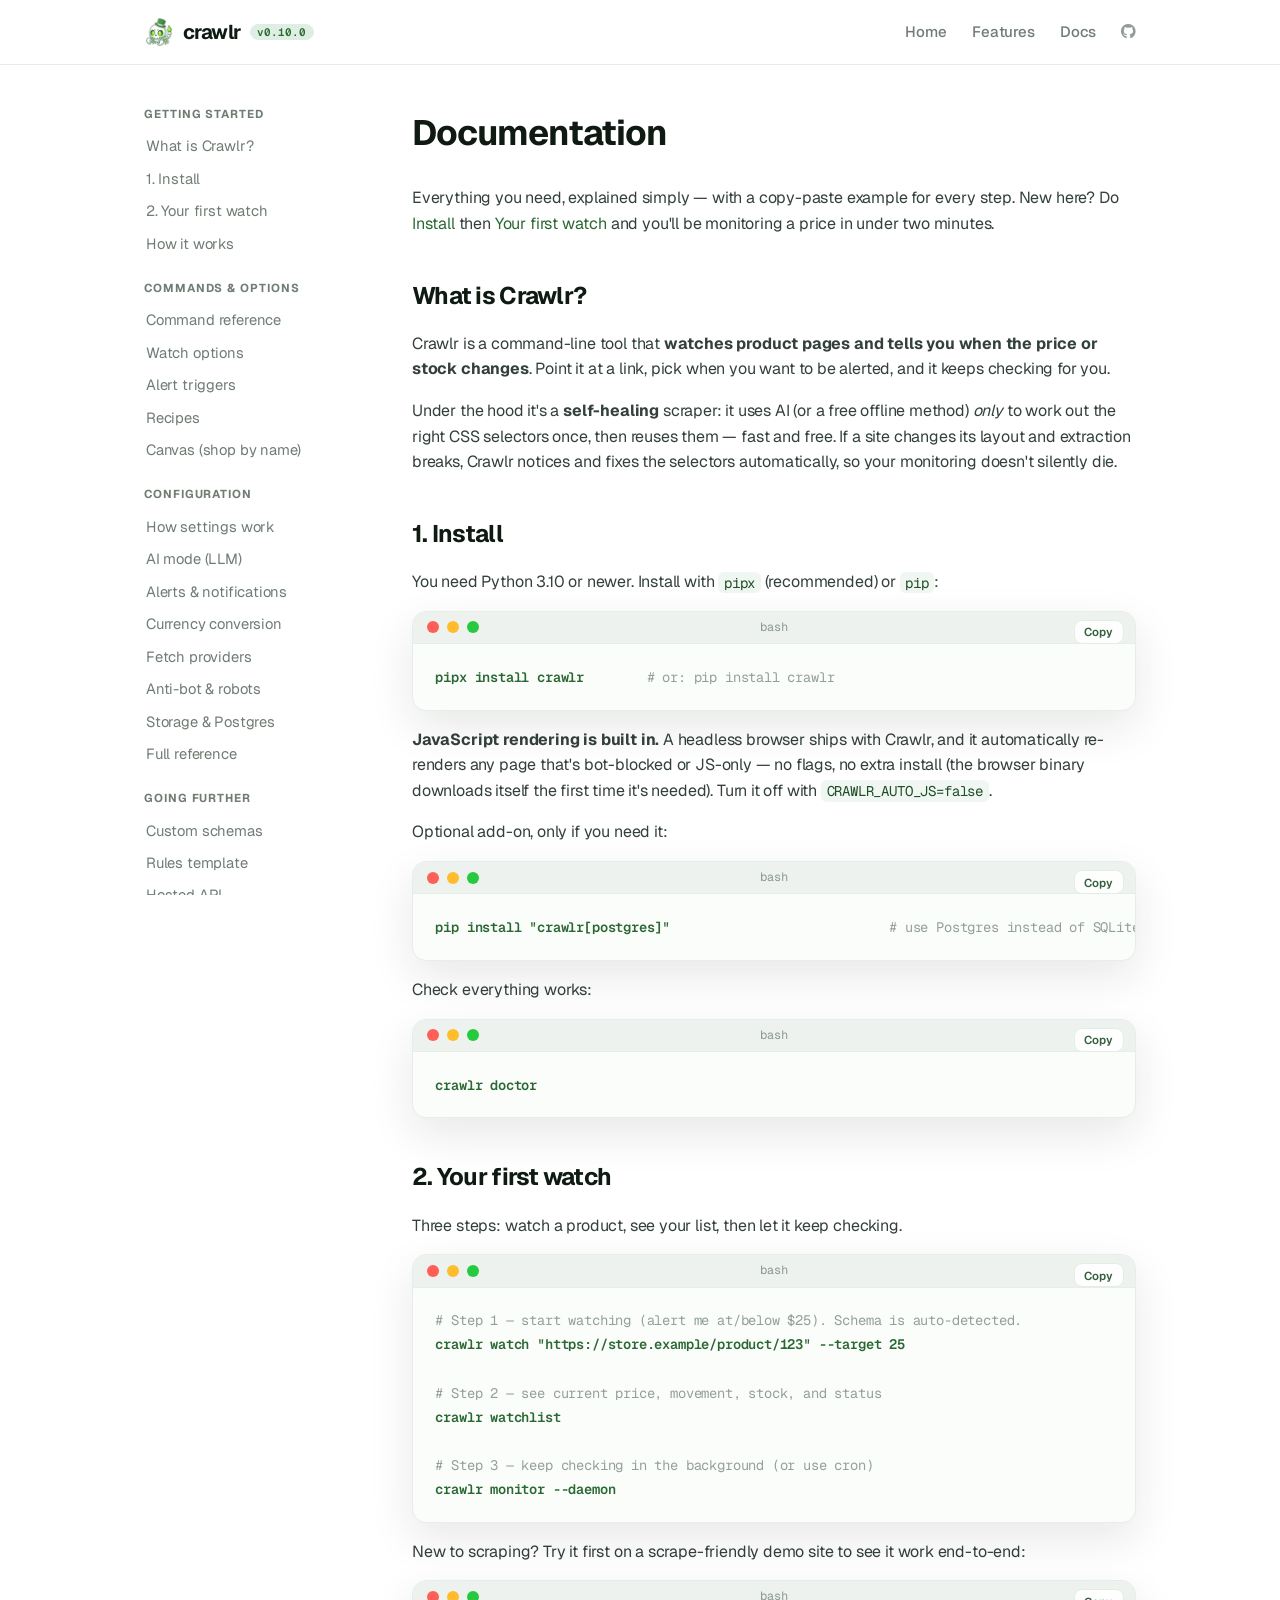
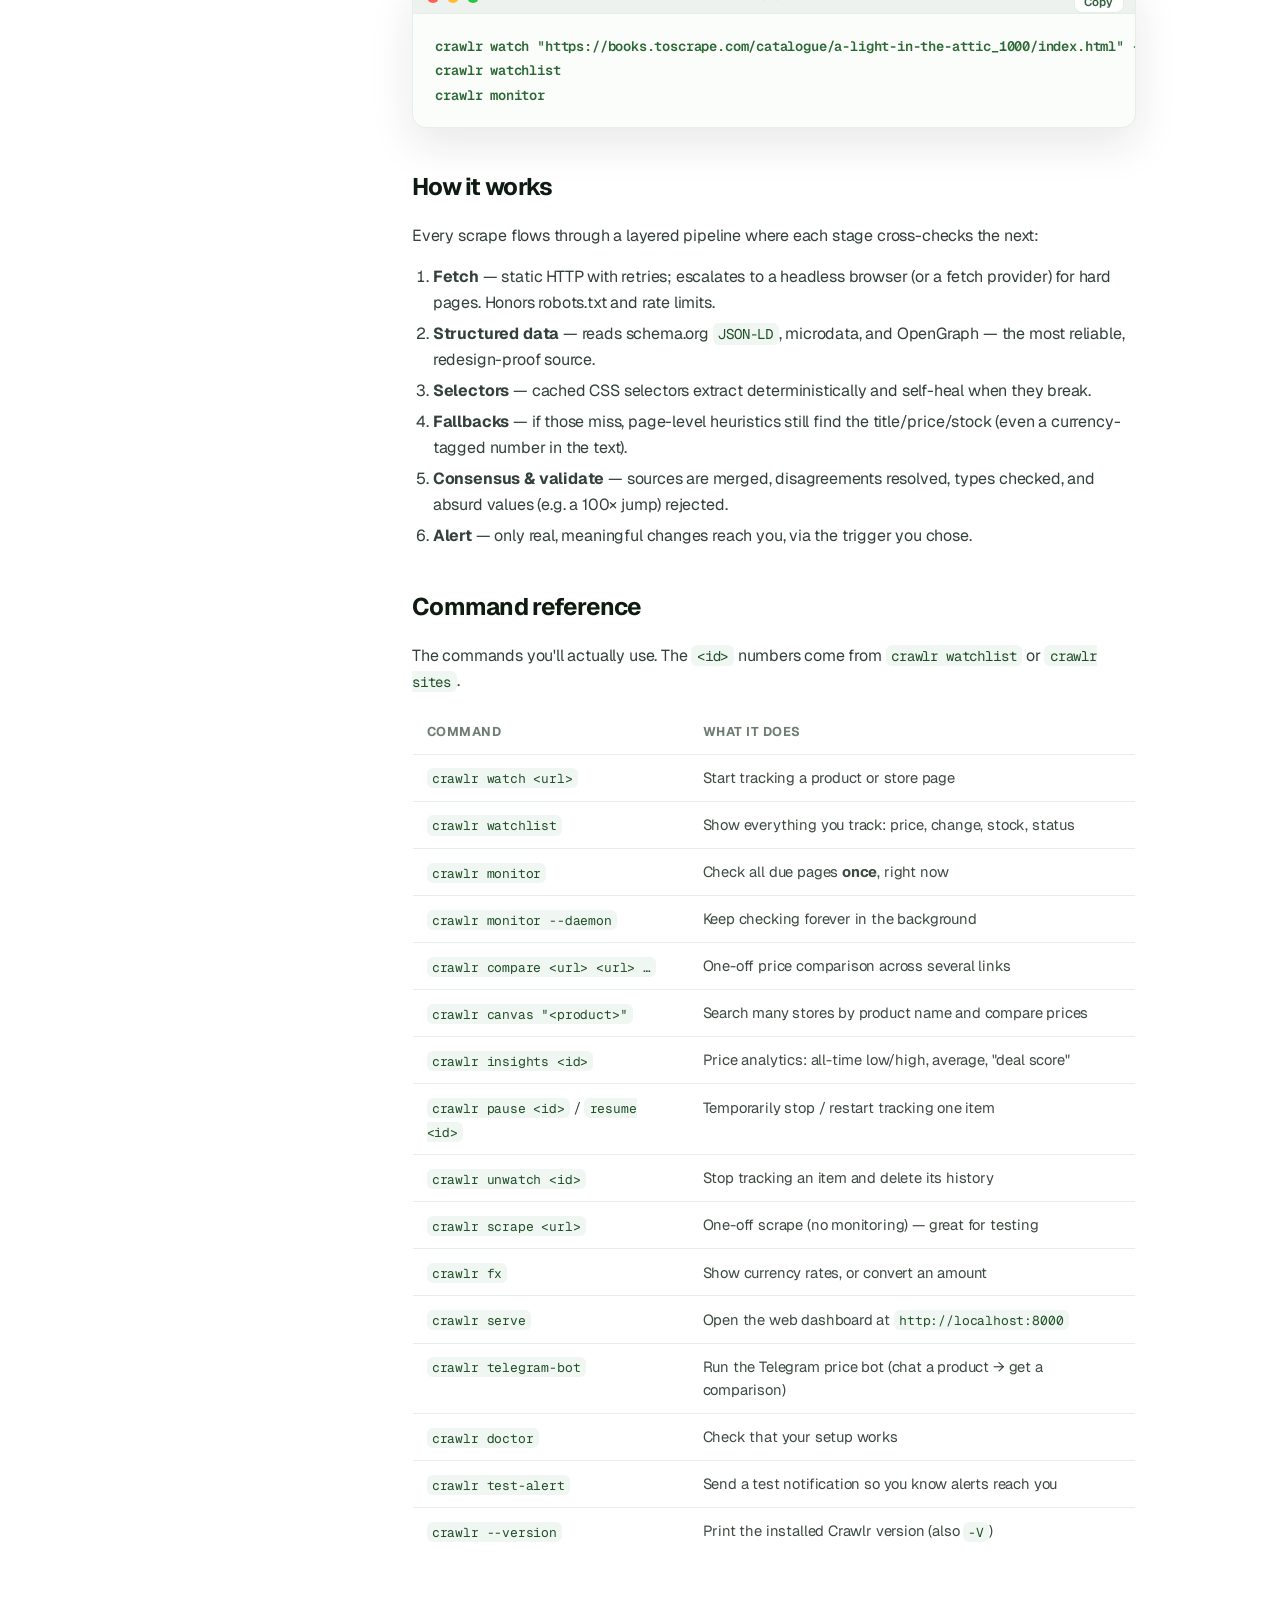
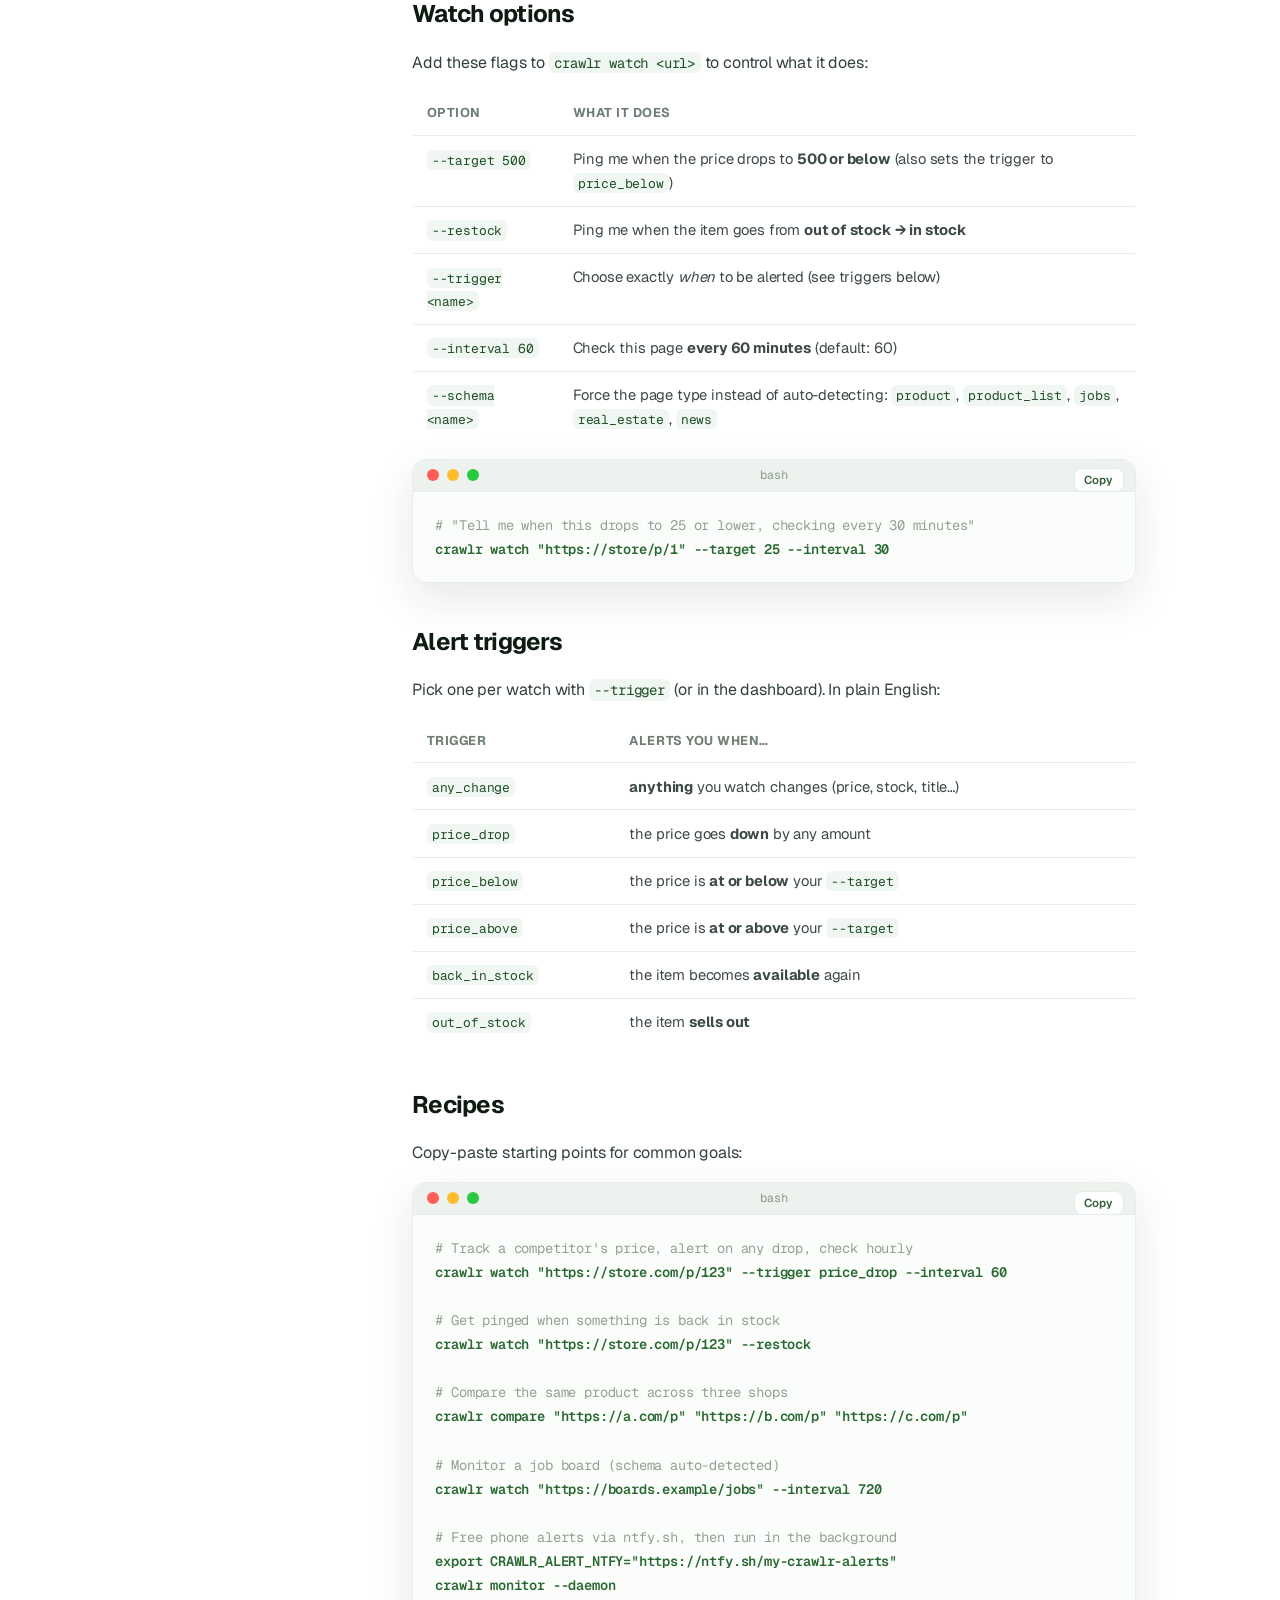
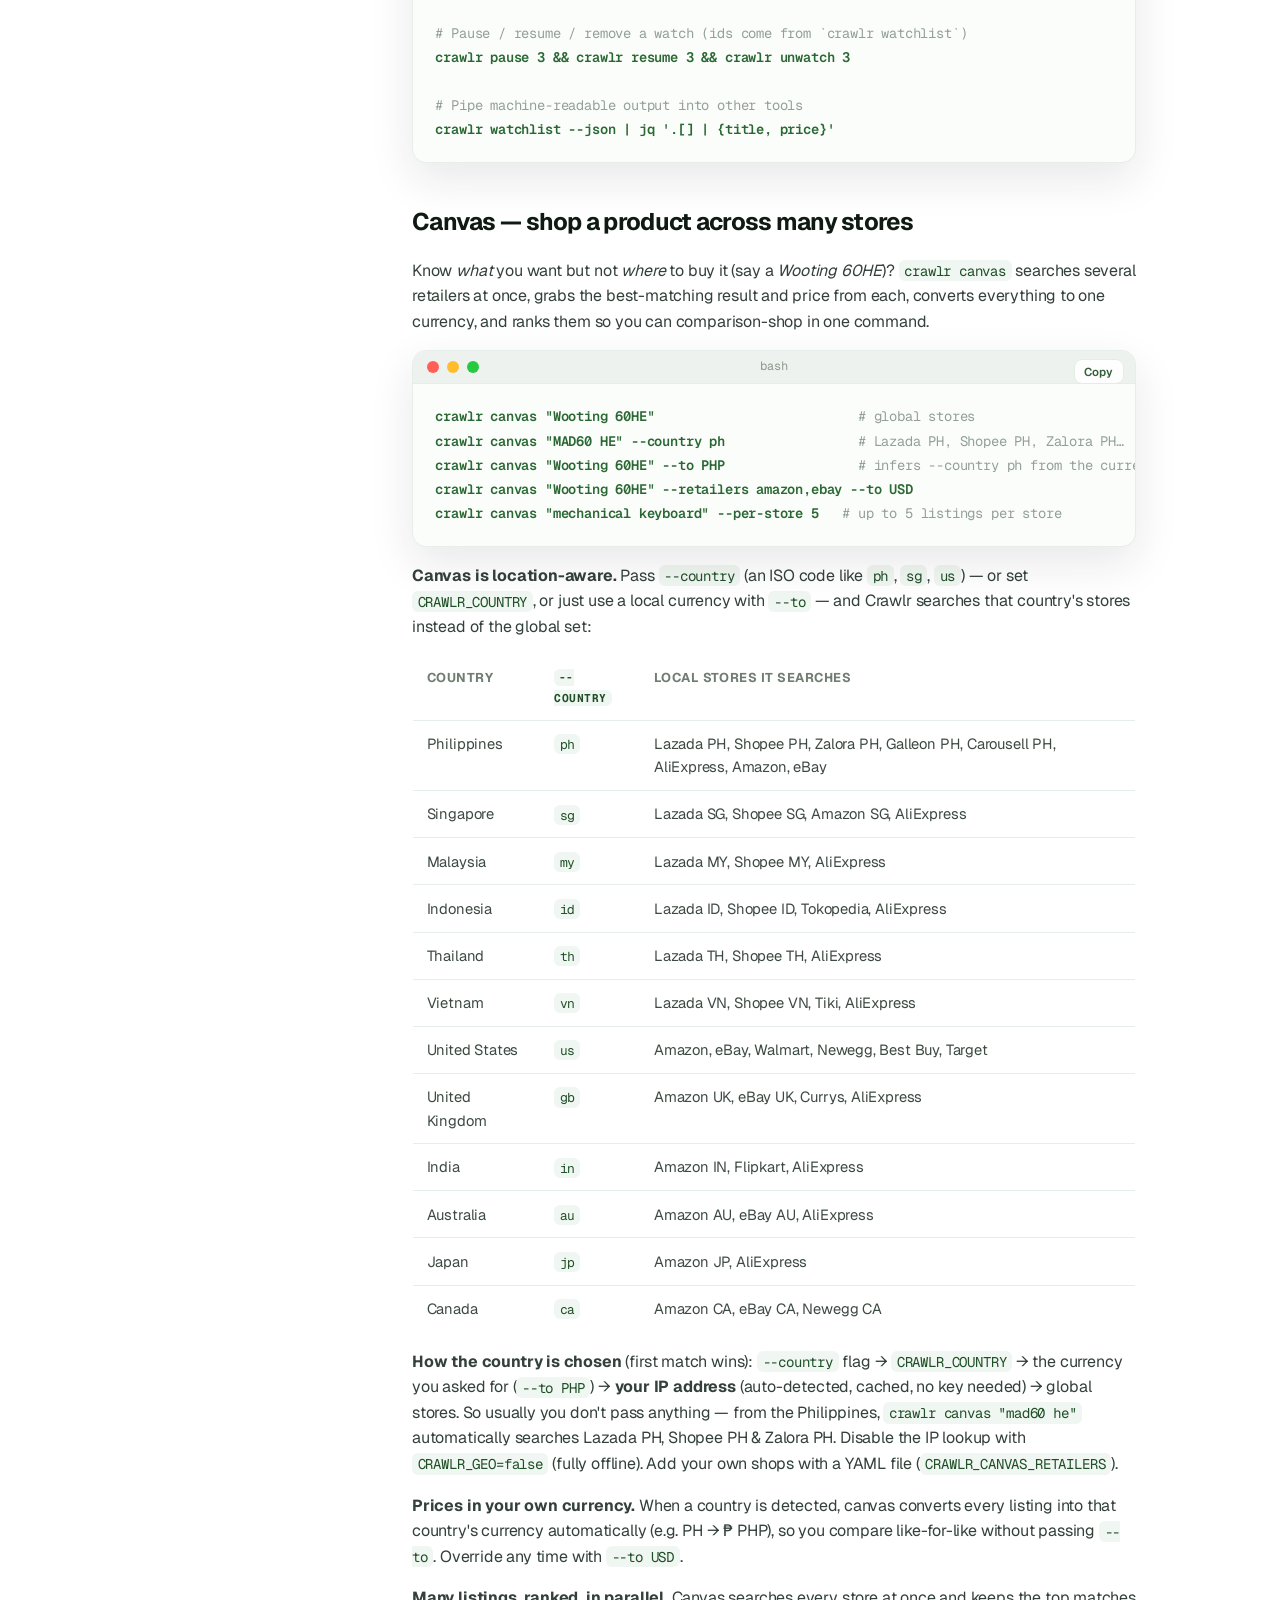
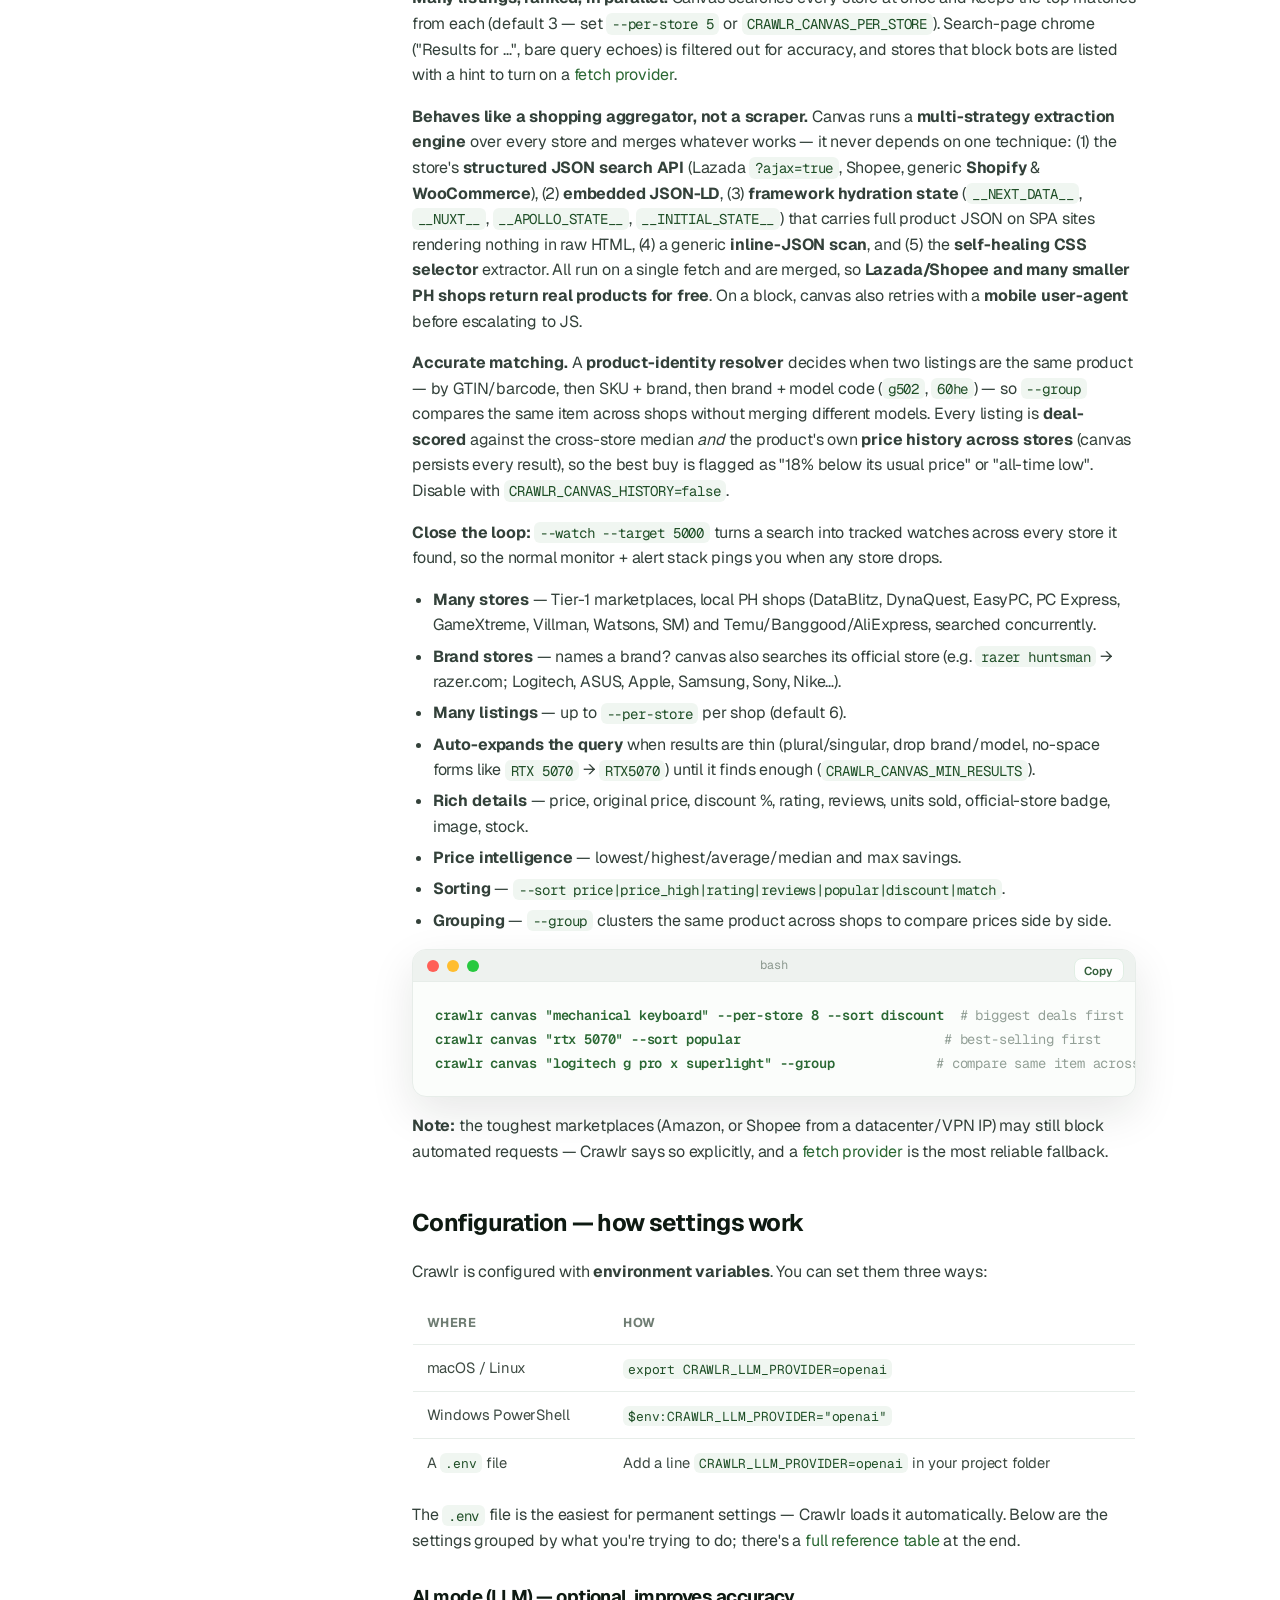
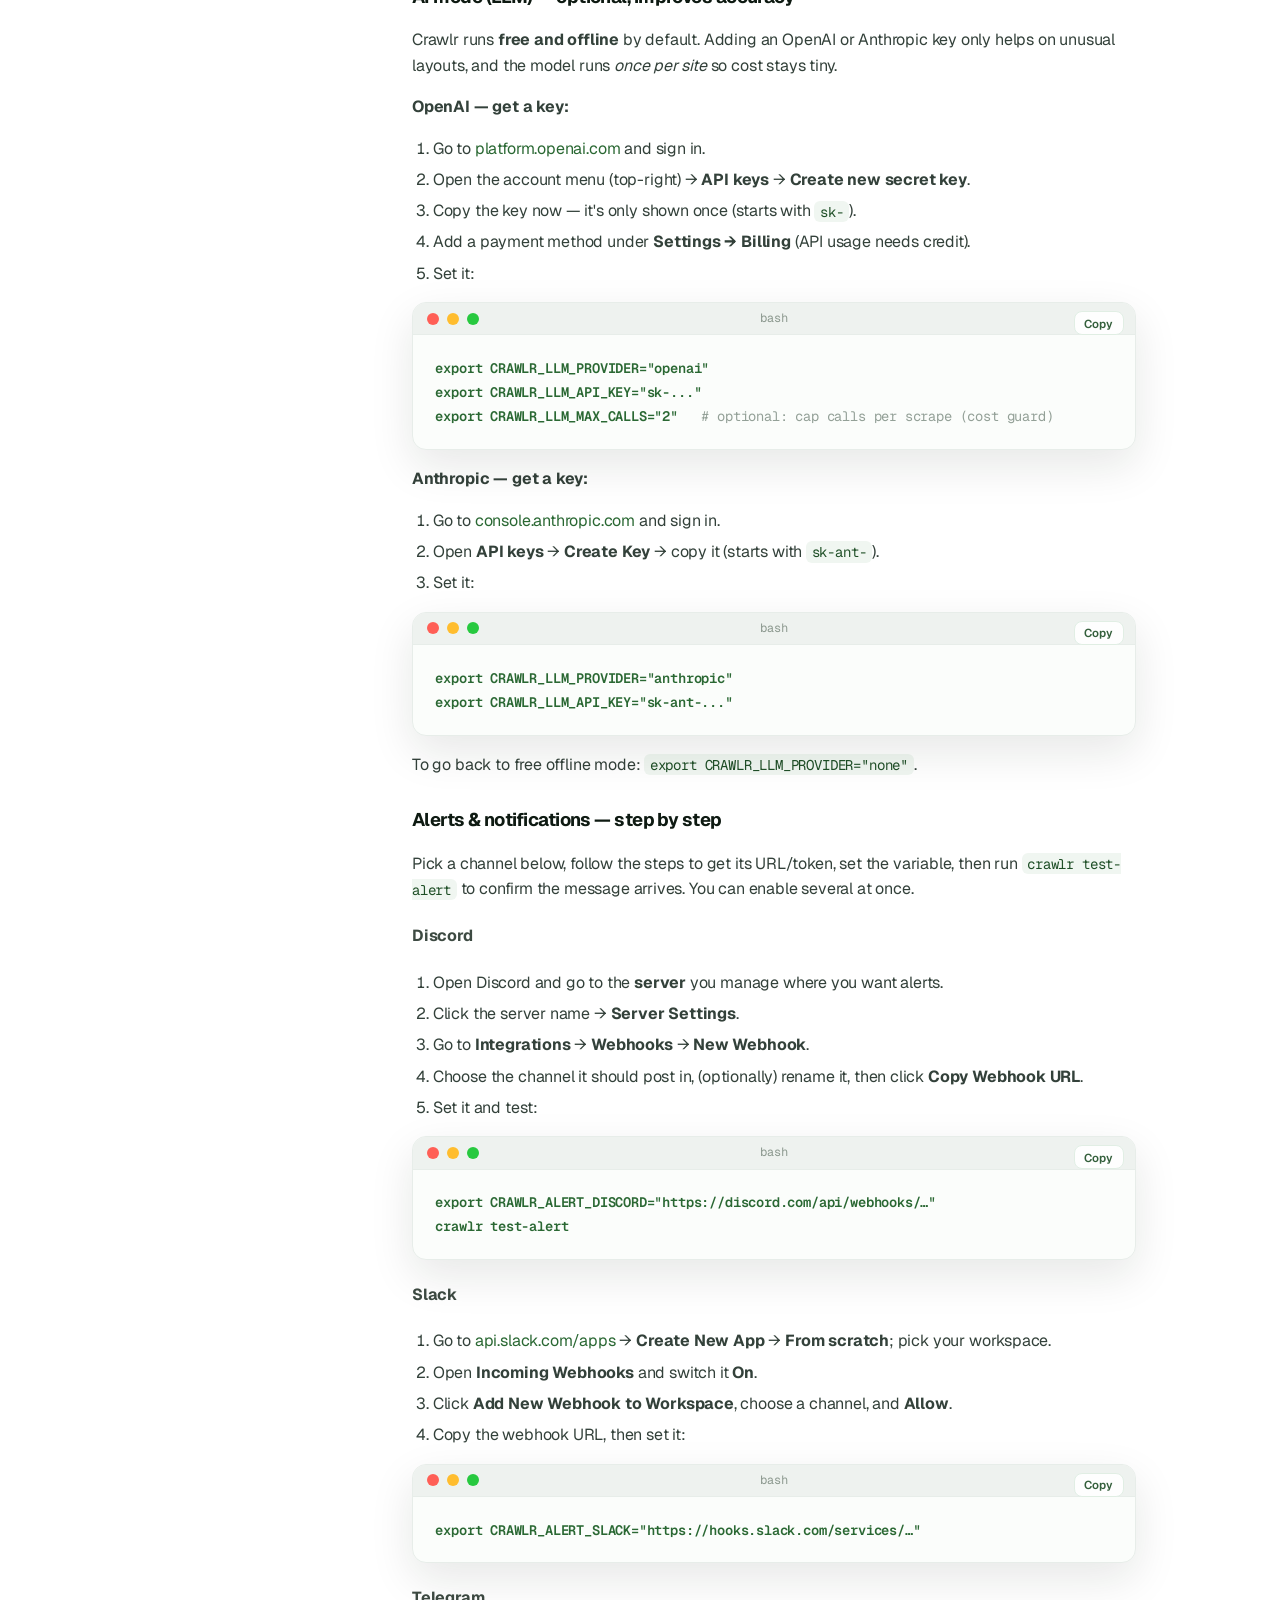
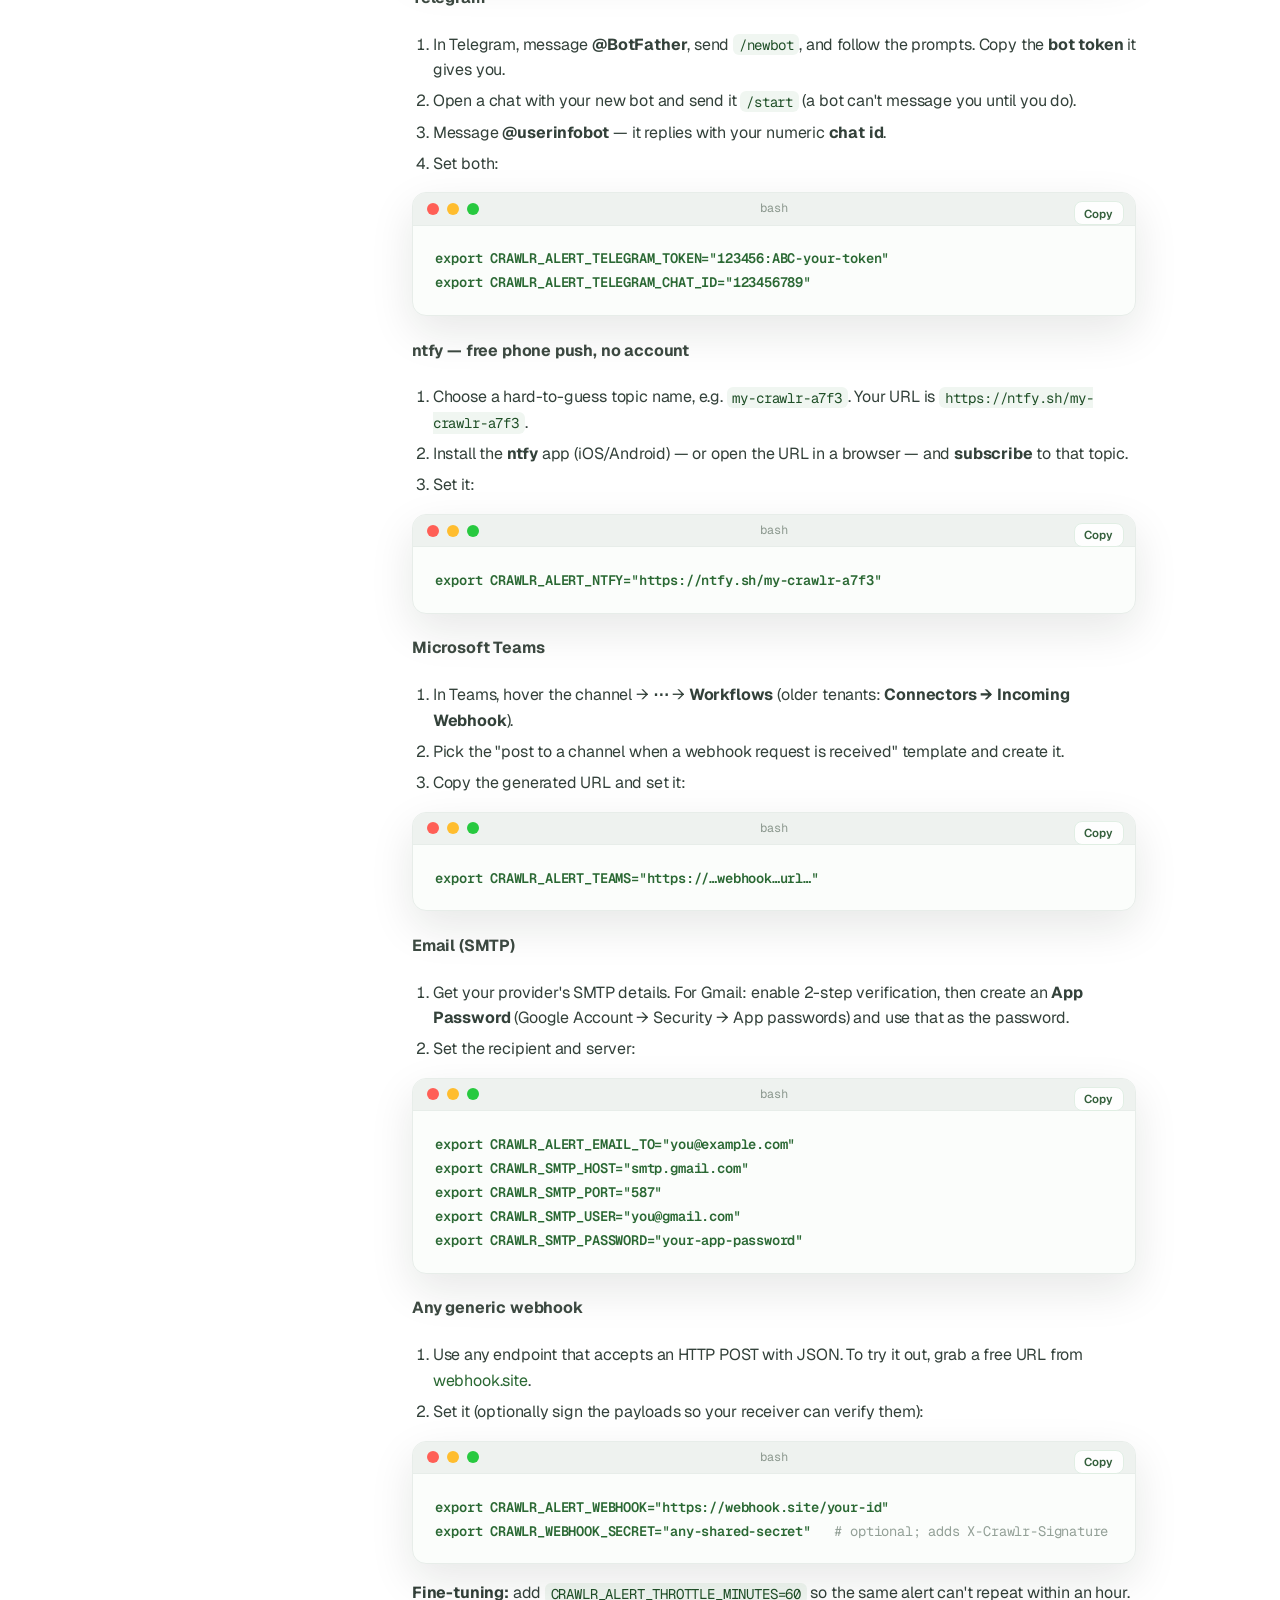
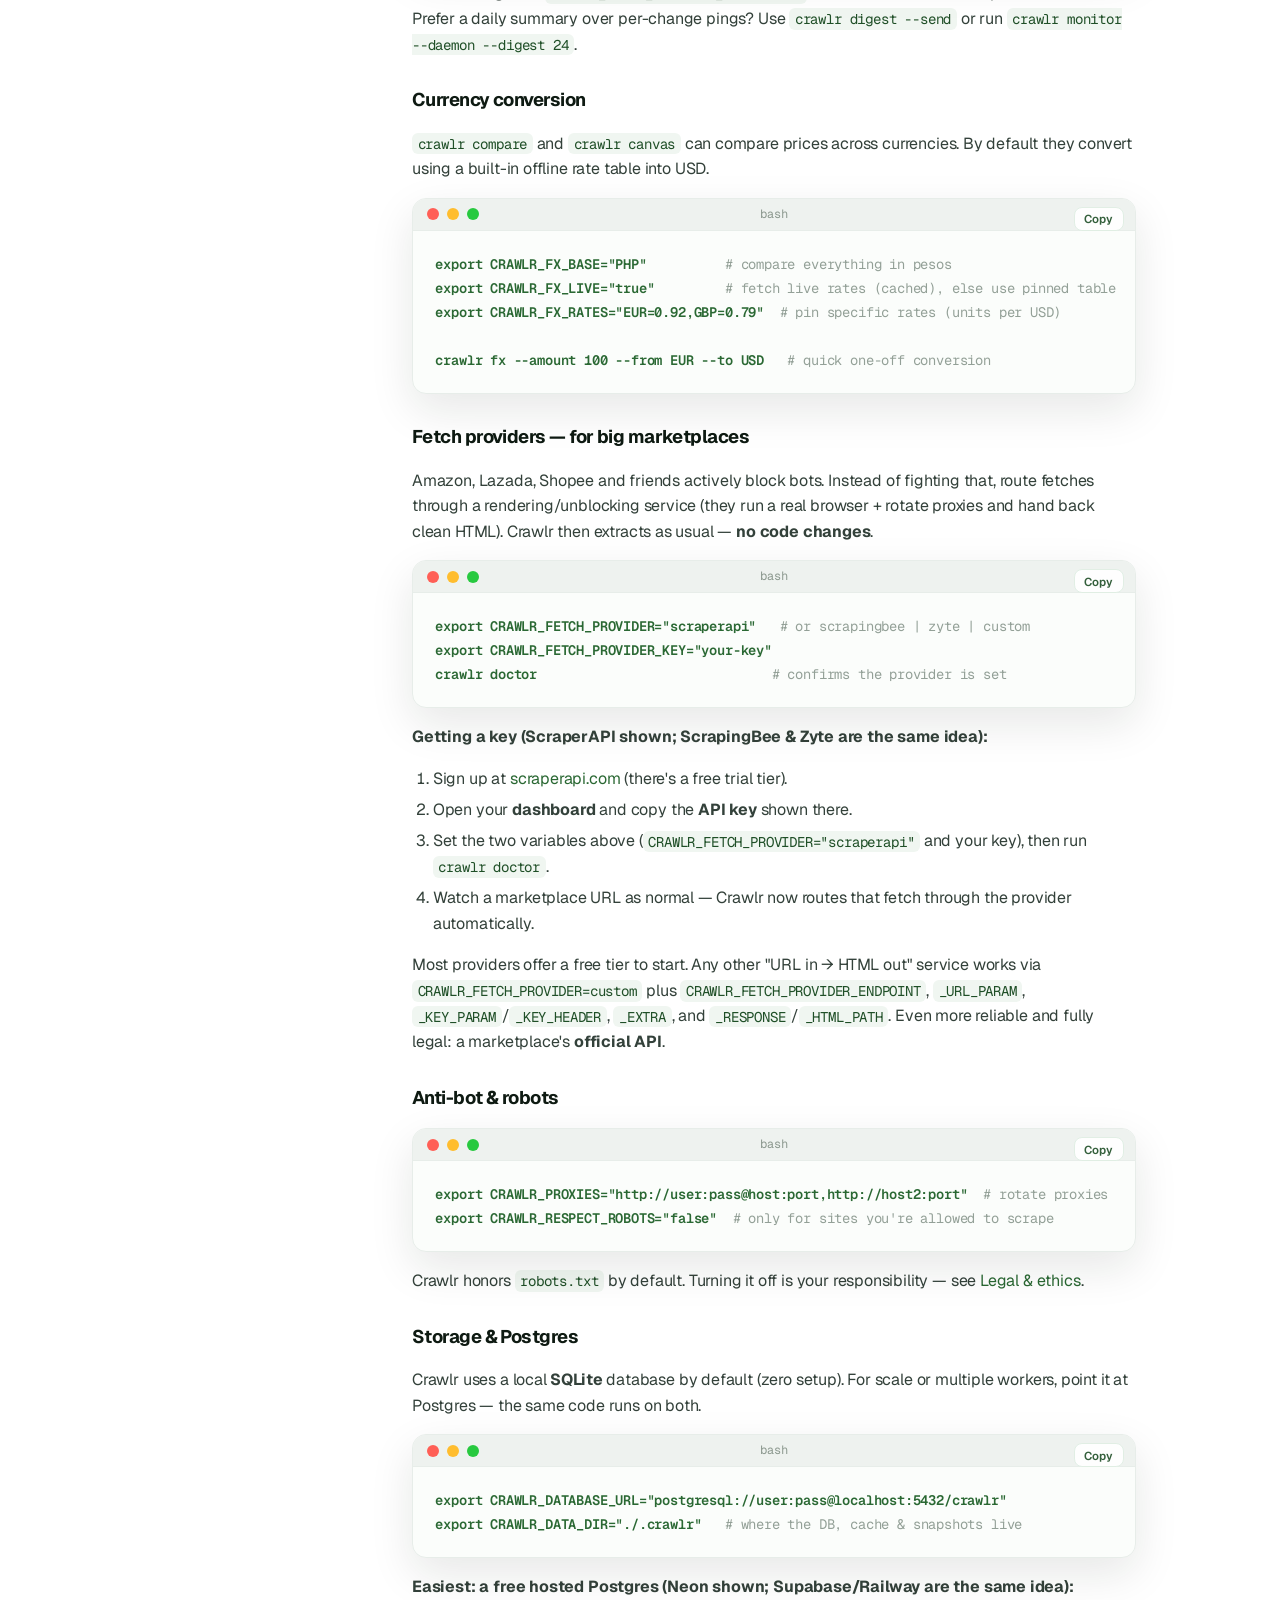
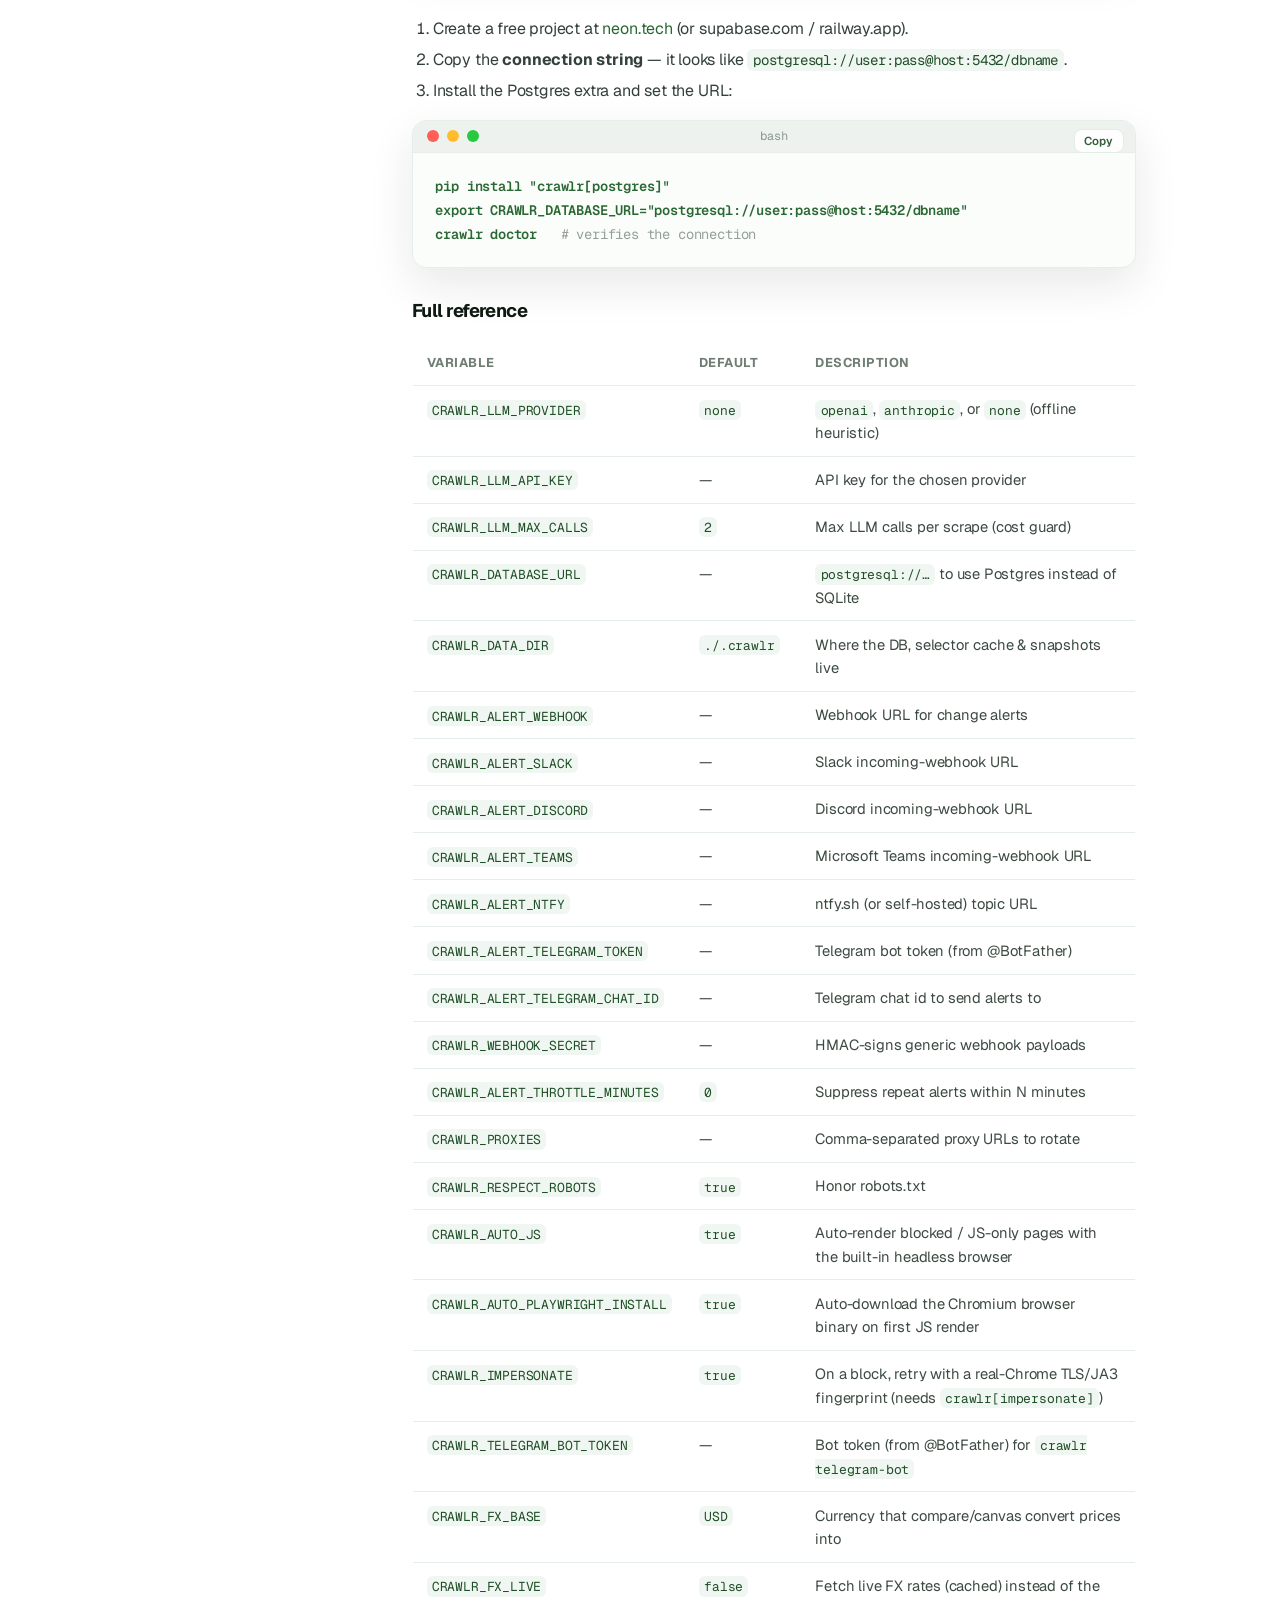
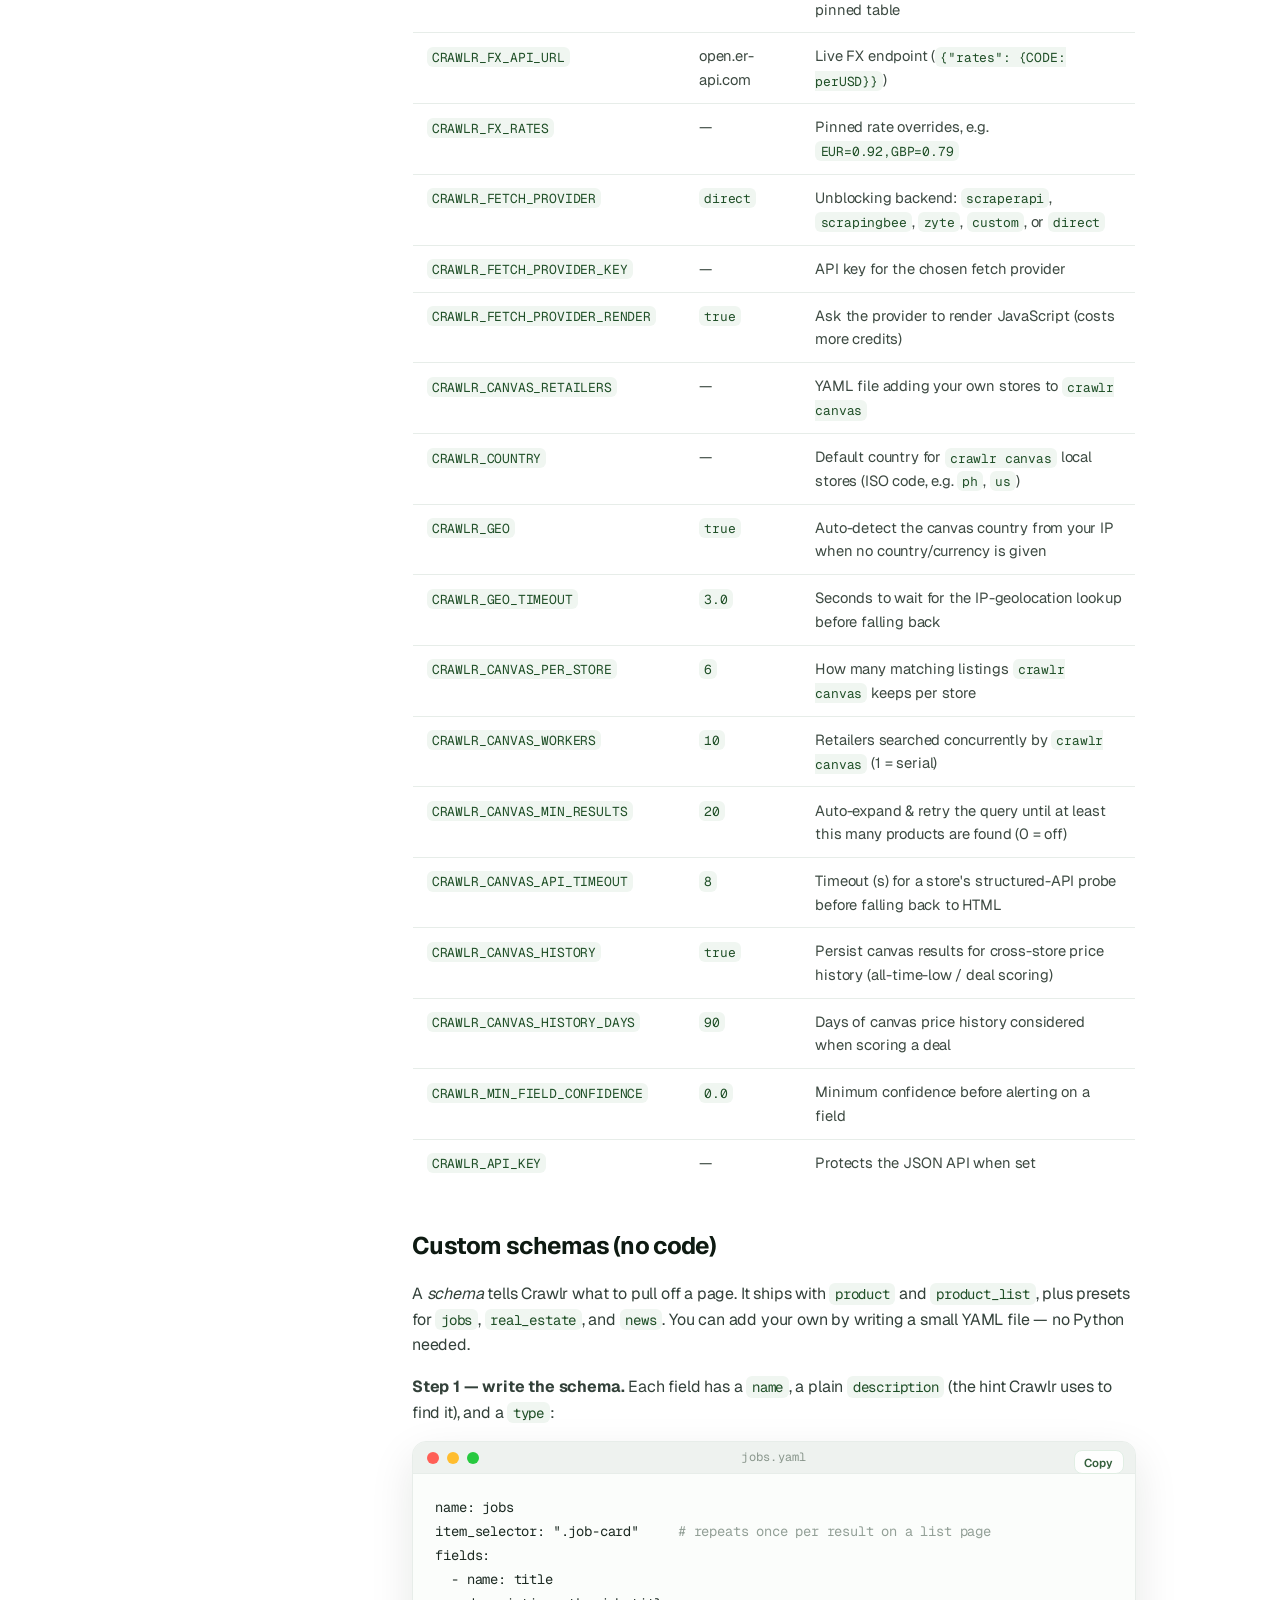
==== commit 6f949116: "feat: Telegram bot front-end + TLS/JA3 impersonation acquisition tier; 0.10.0 - telegram.py + 'crawl" ====
--- a/web/docs.html
+++ b/web/docs.html
@@ -20,7 +20,7 @@
       <a class="brand" href="index.html">
         <img src="logo.png" alt="Crawlr logo">
         <span class="word">crawlr</span>
-        <span class="ver">v0.9.0</span>
+        <span class="ver">v0.10.0</span>
       </a>
       <div class="nav-links">
         <a href="index.html">Home</a>
@@ -134,6 +134,7 @@
           <tr><td><code>crawlr scrape &lt;url&gt;</code></td><td>One-off scrape (no monitoring) — great for testing</td></tr>
           <tr><td><code>crawlr fx</code></td><td>Show currency rates, or convert an amount</td></tr>
           <tr><td><code>crawlr serve</code></td><td>Open the web dashboard at <code>http://localhost:8000</code></td></tr>
+          <tr><td><code>crawlr telegram-bot</code></td><td>Run the Telegram price bot (chat a product → get a comparison)</td></tr>
           <tr><td><code>crawlr doctor</code></td><td>Check that your setup works</td></tr>
           <tr><td><code>crawlr test-alert</code></td><td>Send a test notification so you know alerts reach you</td></tr>
           <tr><td><code>crawlr --version</code></td><td>Print the installed Crawlr version (also <code>-V</code>)</td></tr>
@@ -467,6 +468,8 @@
           <tr><td><code>CRAWLR_RESPECT_ROBOTS</code></td><td><code>true</code></td><td>Honor robots.txt</td></tr>
           <tr><td><code>CRAWLR_AUTO_JS</code></td><td><code>true</code></td><td>Auto-render blocked / JS-only pages with the built-in headless browser</td></tr>
           <tr><td><code>CRAWLR_AUTO_PLAYWRIGHT_INSTALL</code></td><td><code>true</code></td><td>Auto-download the Chromium browser binary on first JS render</td></tr>
+          <tr><td><code>CRAWLR_IMPERSONATE</code></td><td><code>true</code></td><td>On a block, retry with a real-Chrome TLS/JA3 fingerprint (needs <code>crawlr[impersonate]</code>)</td></tr>
+          <tr><td><code>CRAWLR_TELEGRAM_BOT_TOKEN</code></td><td>—</td><td>Bot token (from @BotFather) for <code>crawlr telegram-bot</code></td></tr>
           <tr><td><code>CRAWLR_FX_BASE</code></td><td><code>USD</code></td><td>Currency that compare/canvas convert prices into</td></tr>
           <tr><td><code>CRAWLR_FX_LIVE</code></td><td><code>false</code></td><td>Fetch live FX rates (cached) instead of the pinned table</td></tr>
           <tr><td><code>CRAWLR_FX_API_URL</code></td><td>open.er-api.com</td><td>Live FX endpoint (<code>{"rates": {CODE: perUSD}}</code>)</td></tr>
